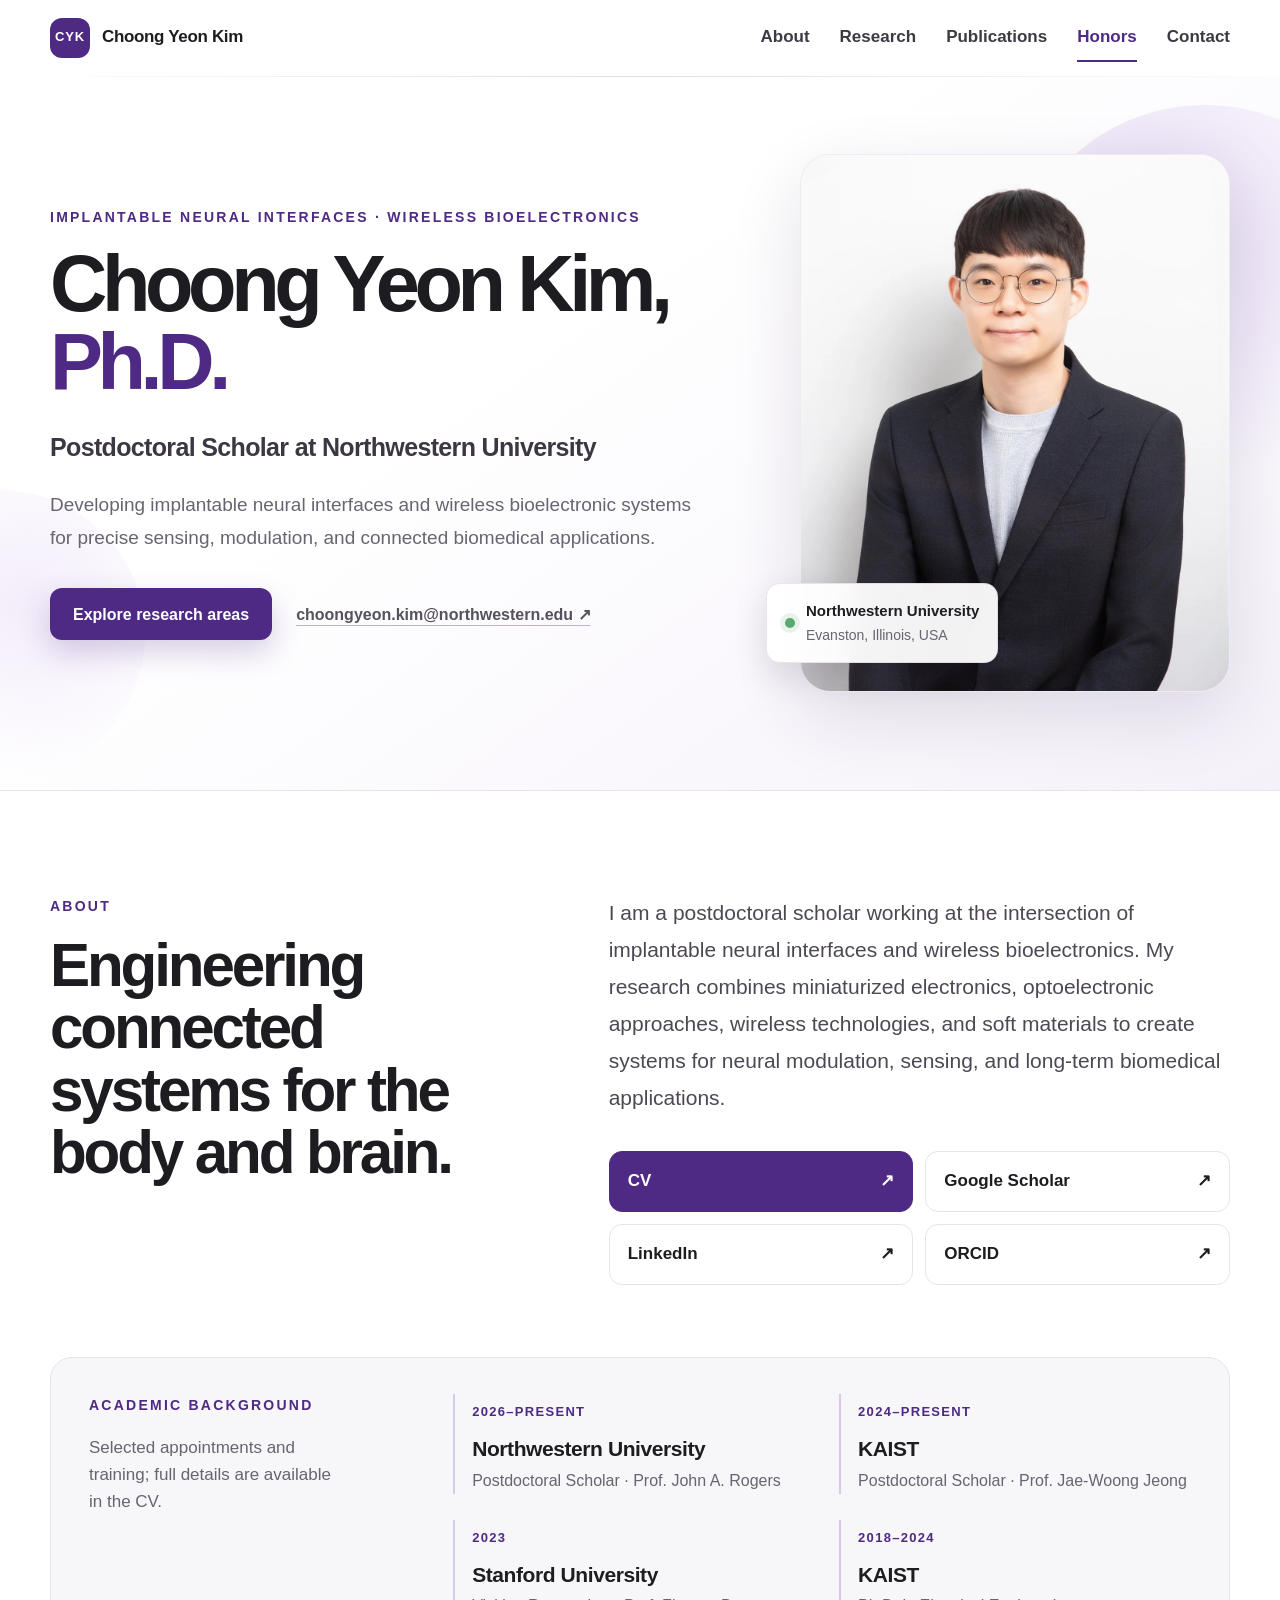
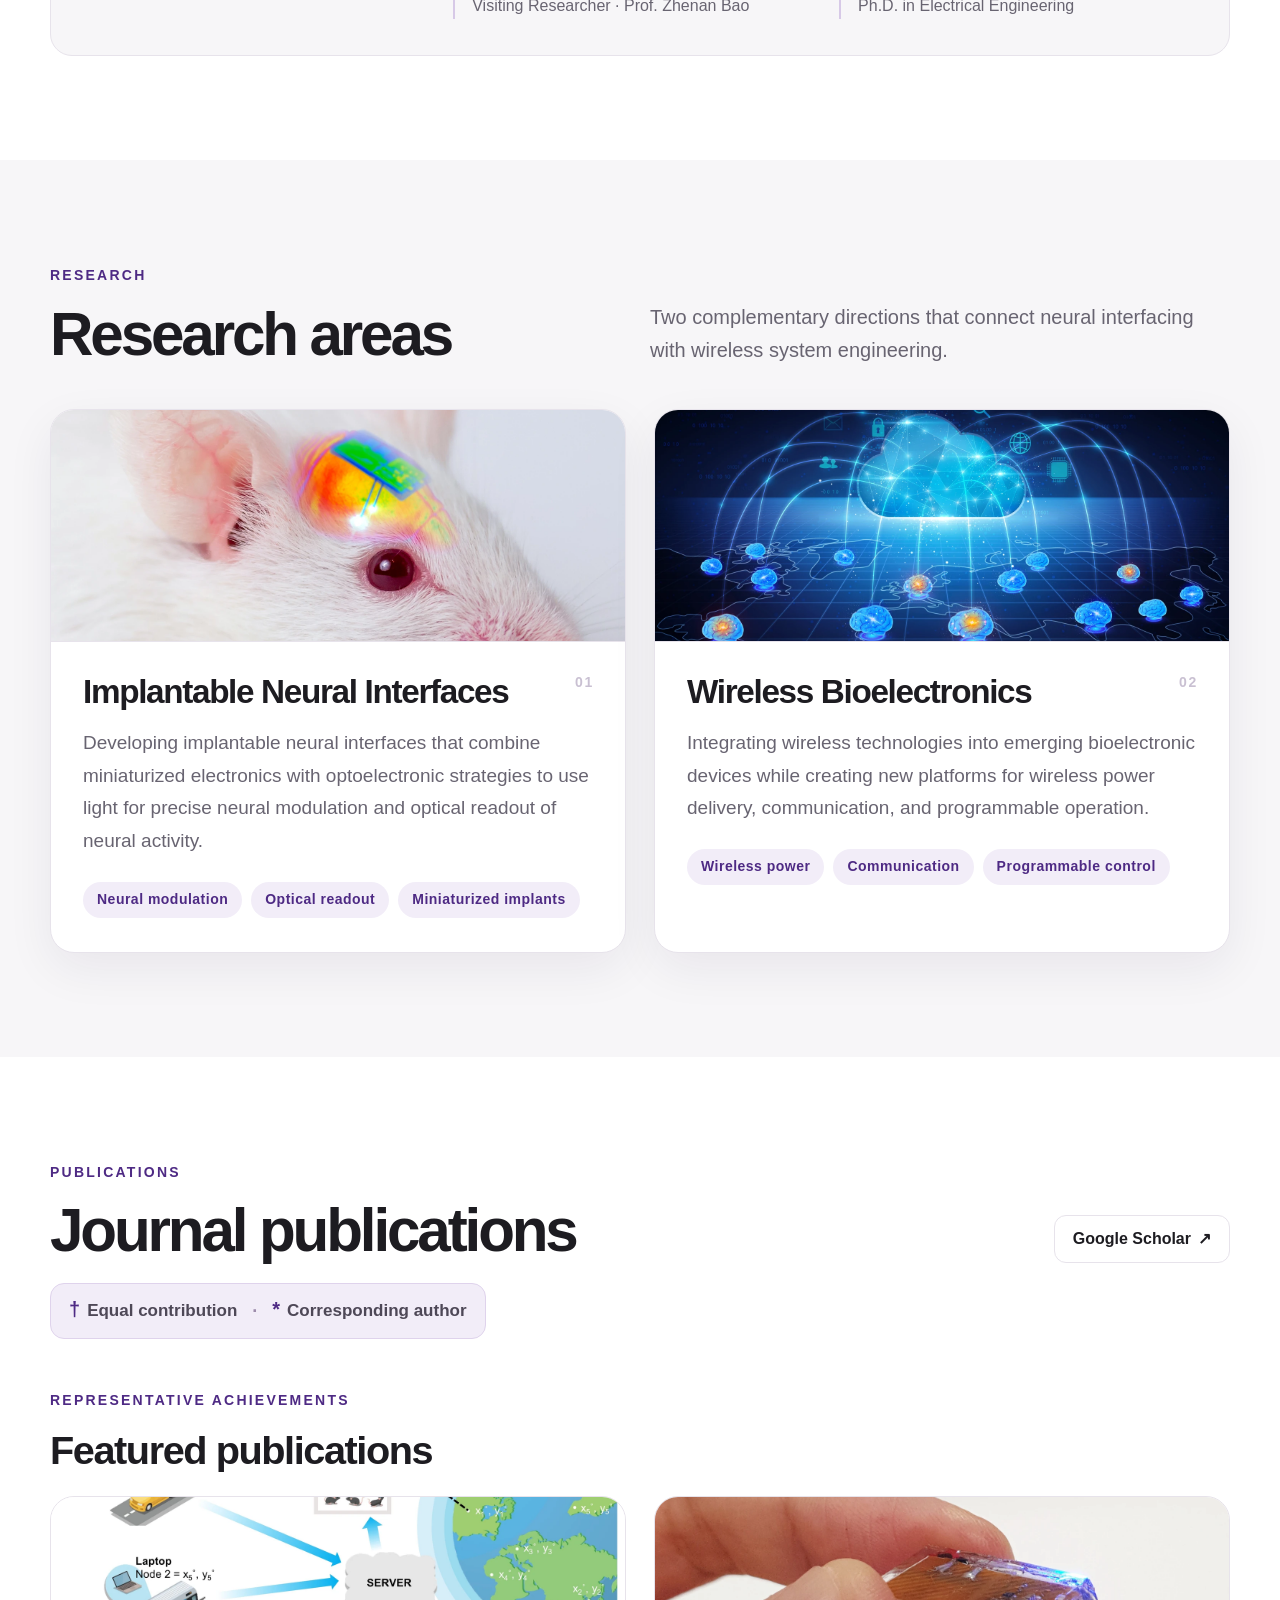
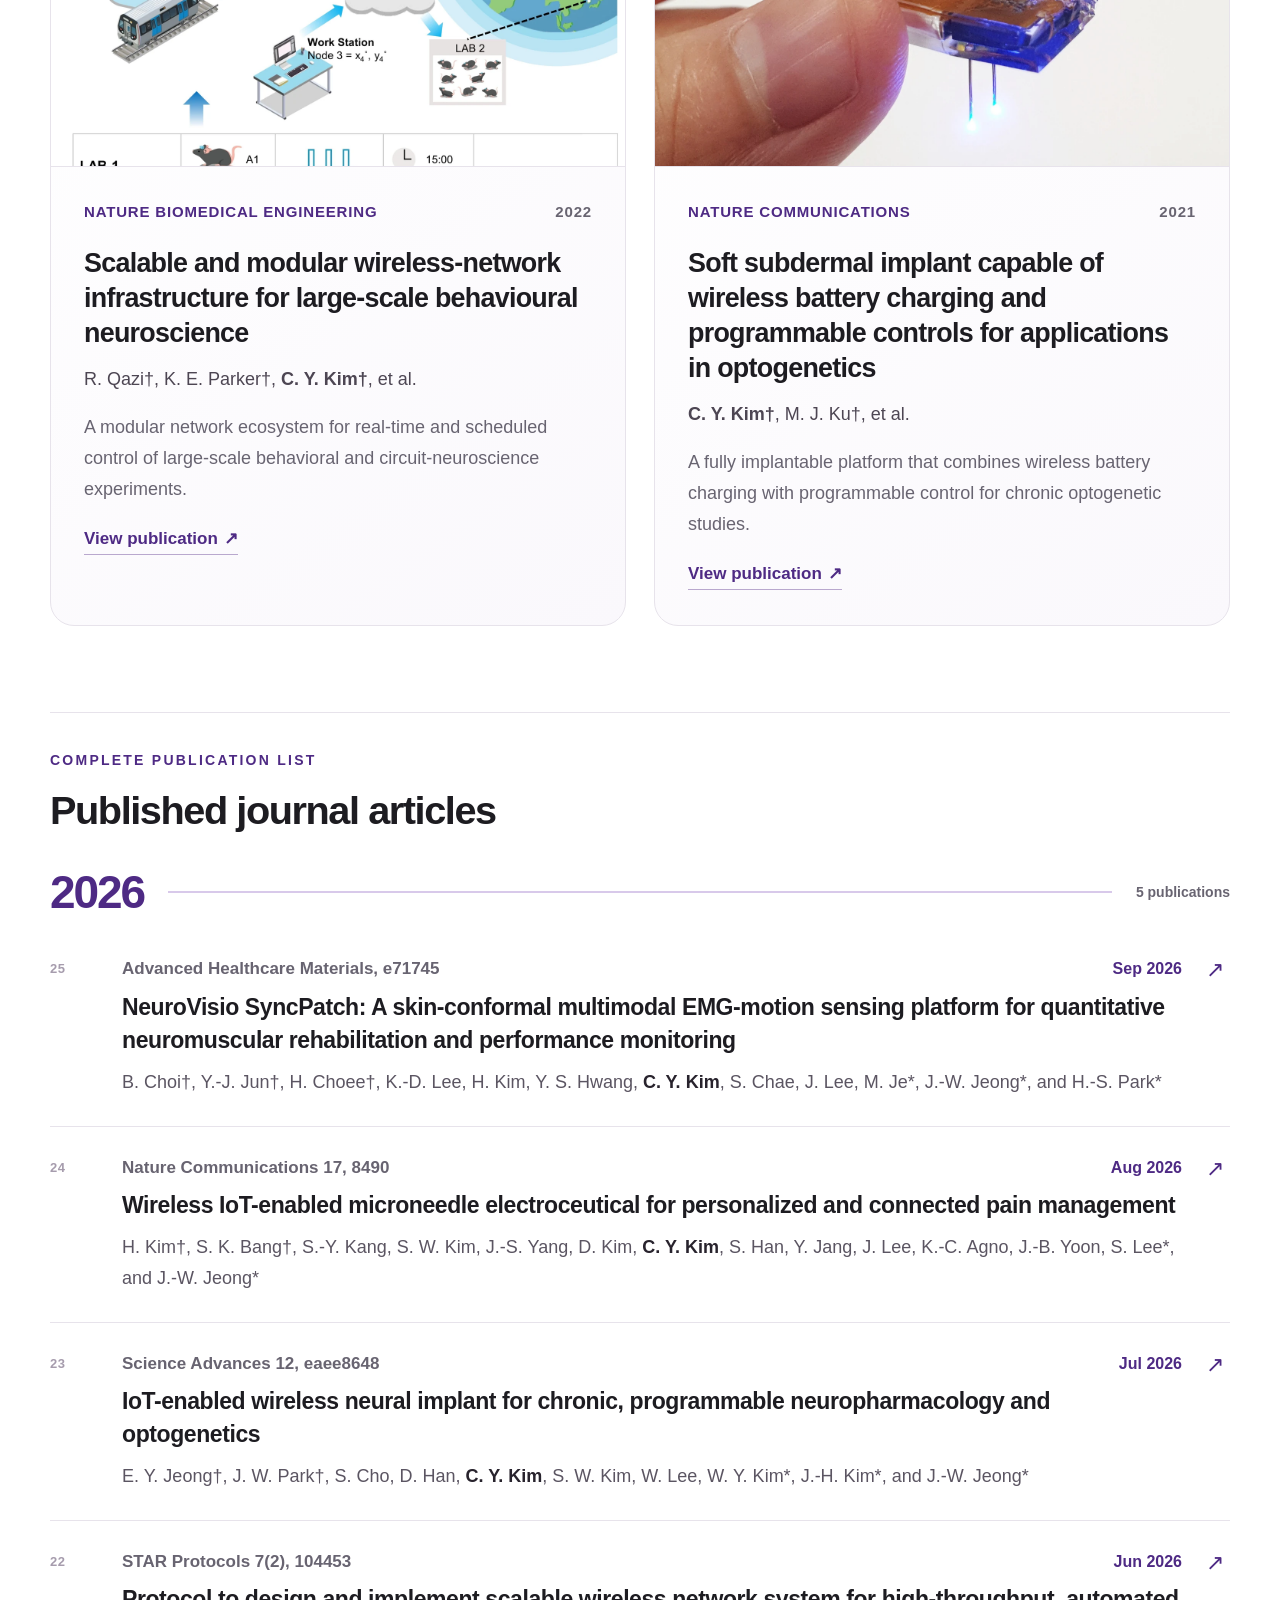
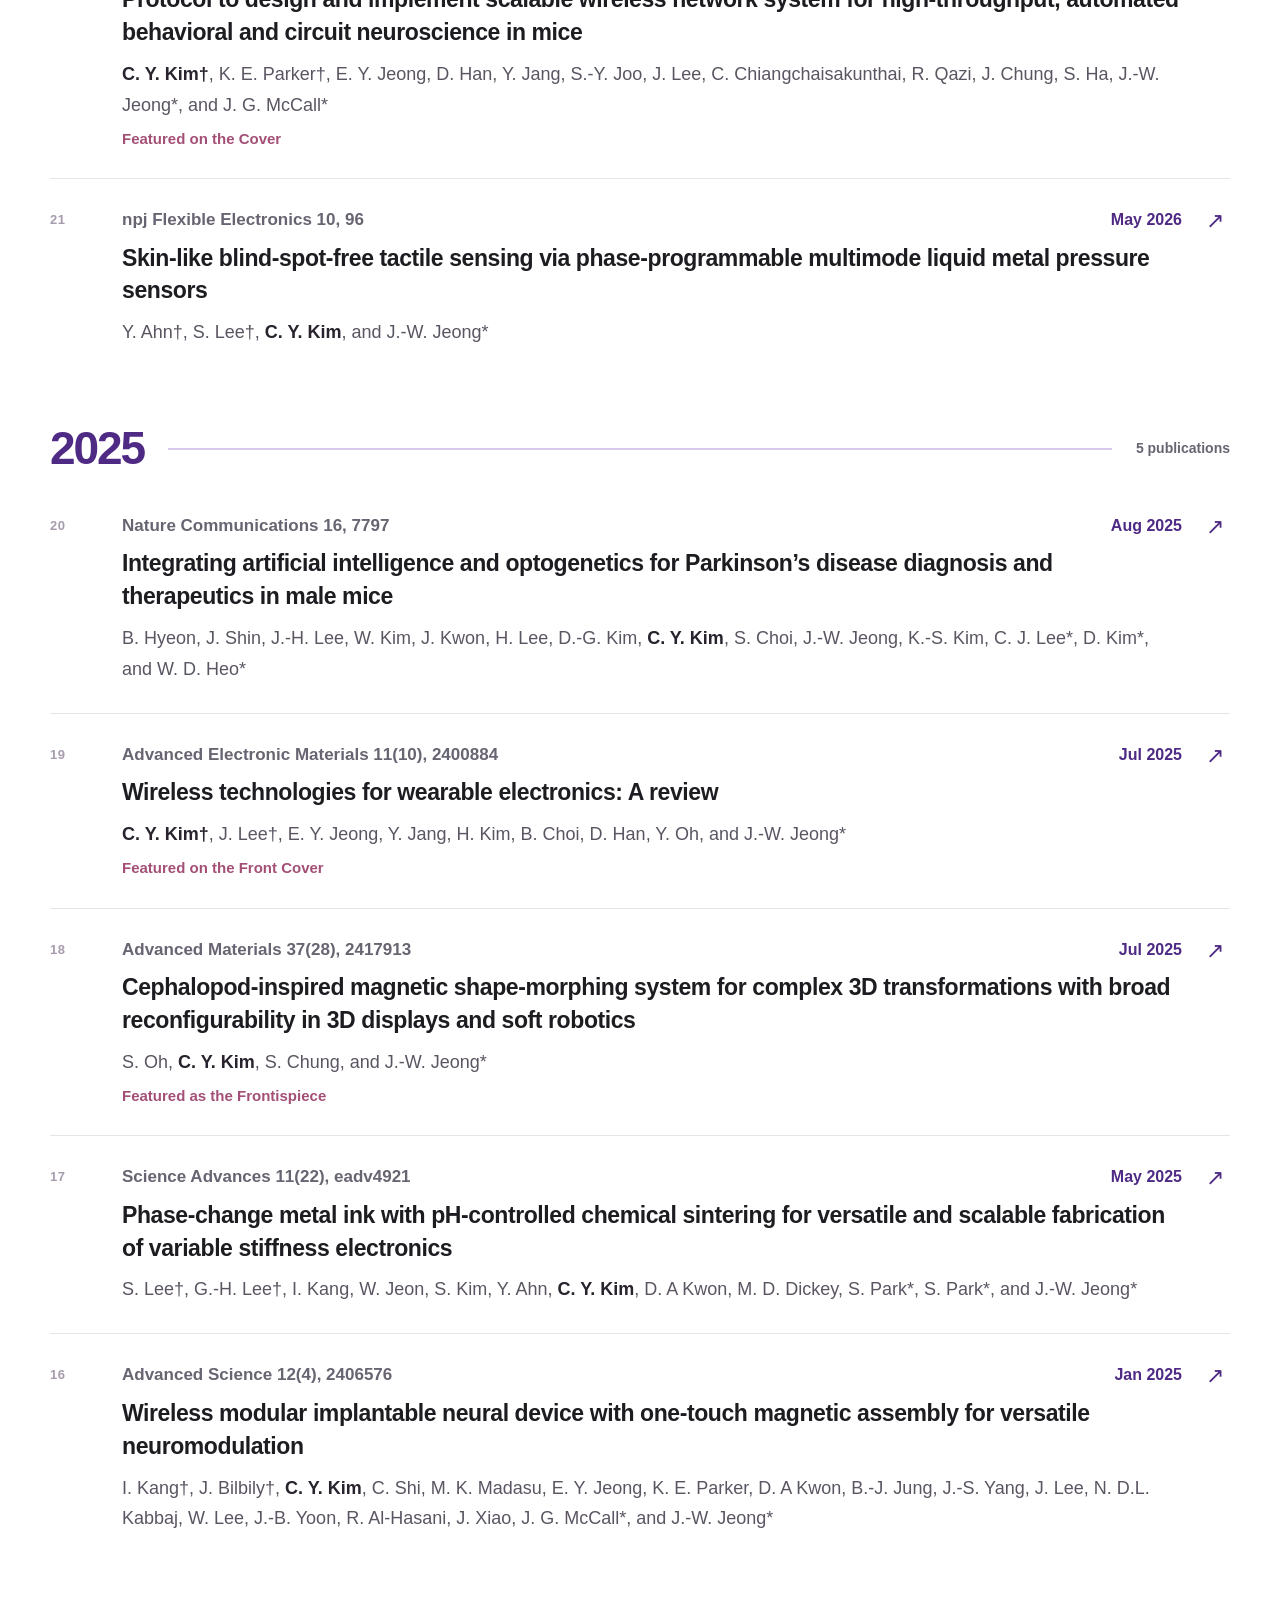
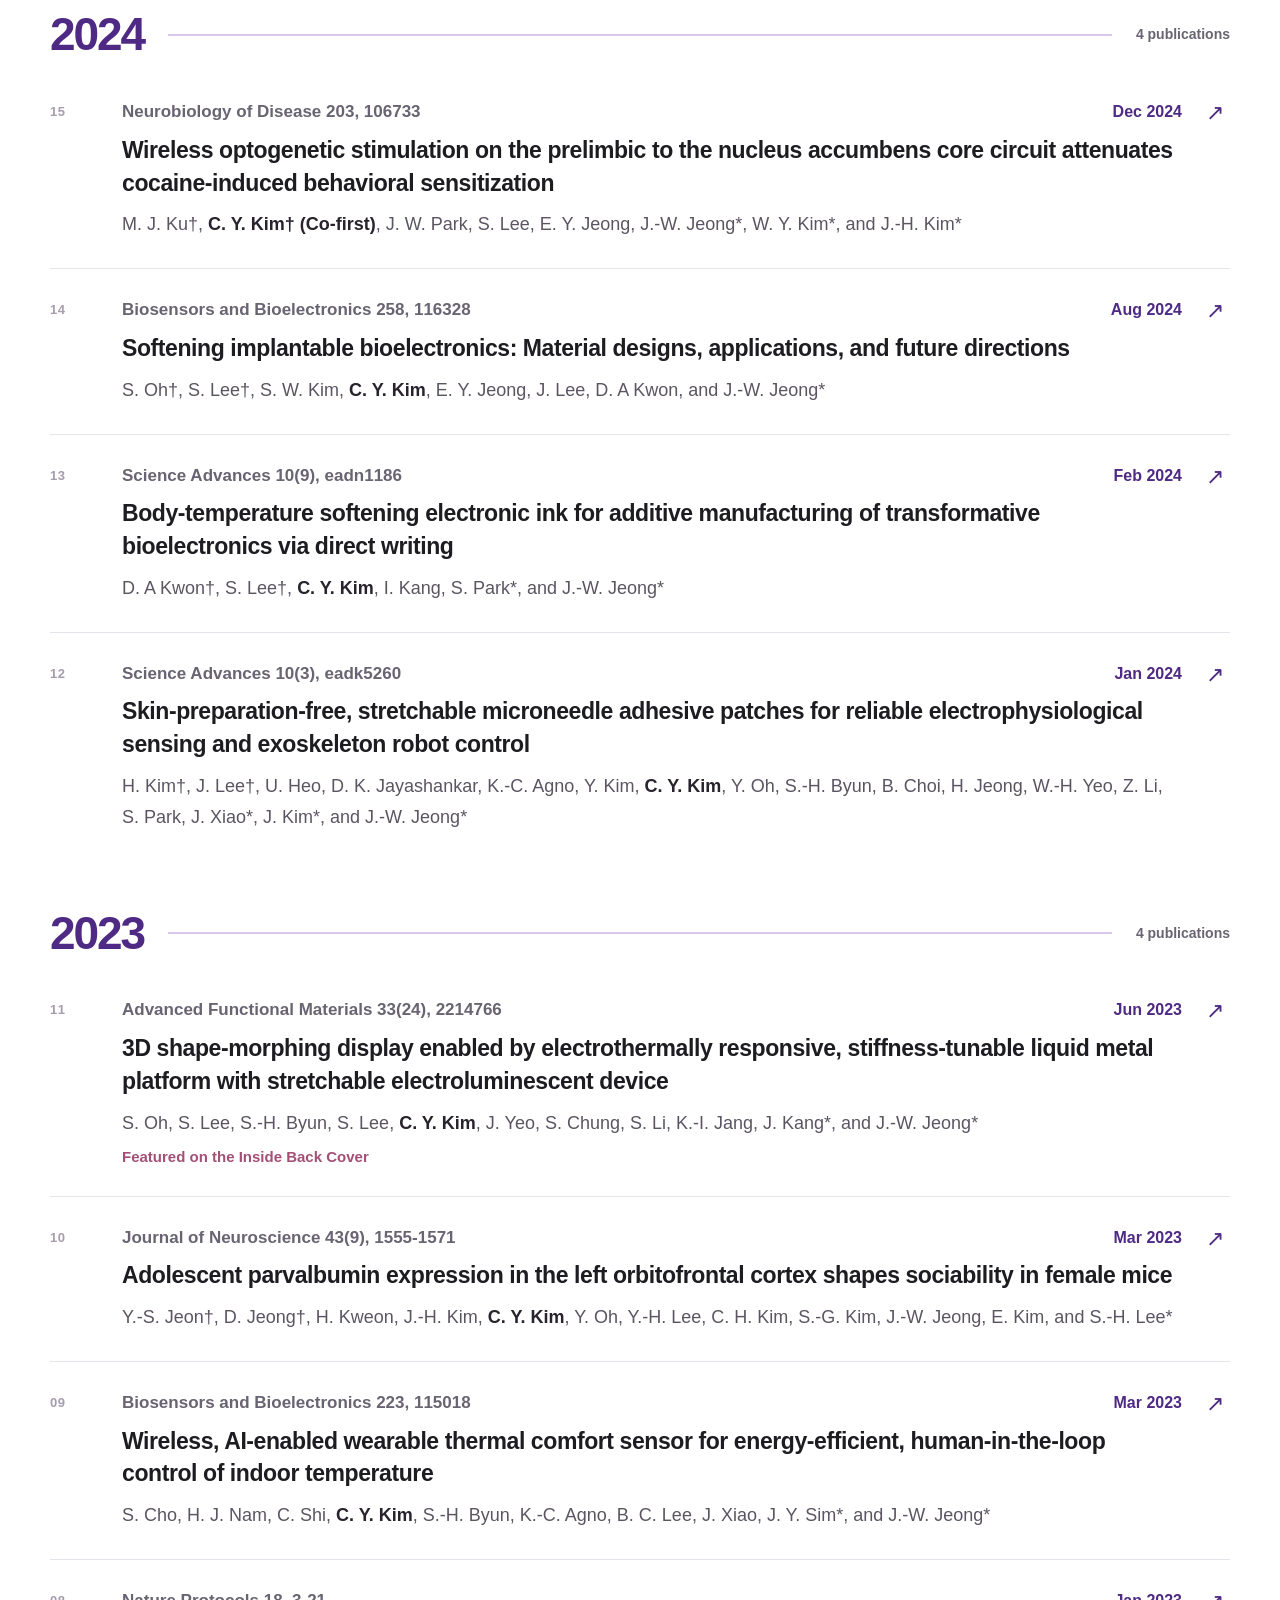
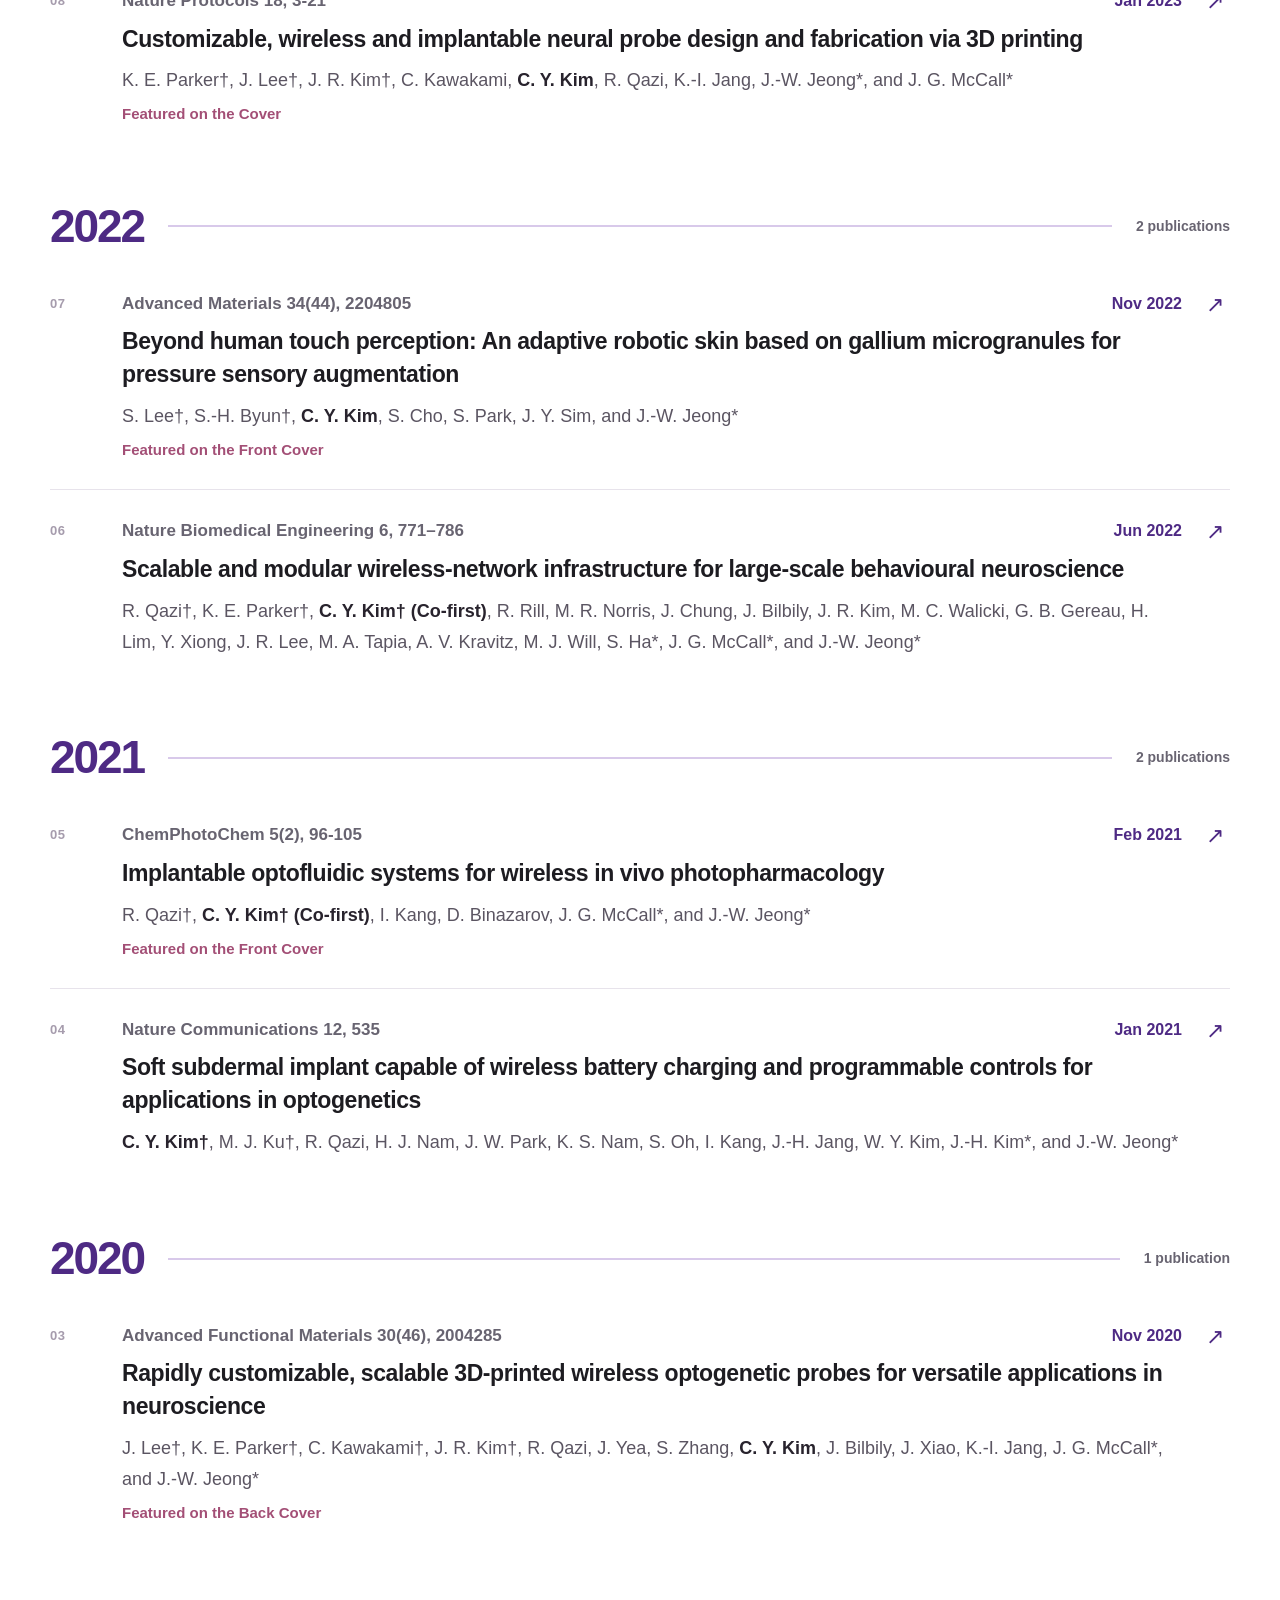
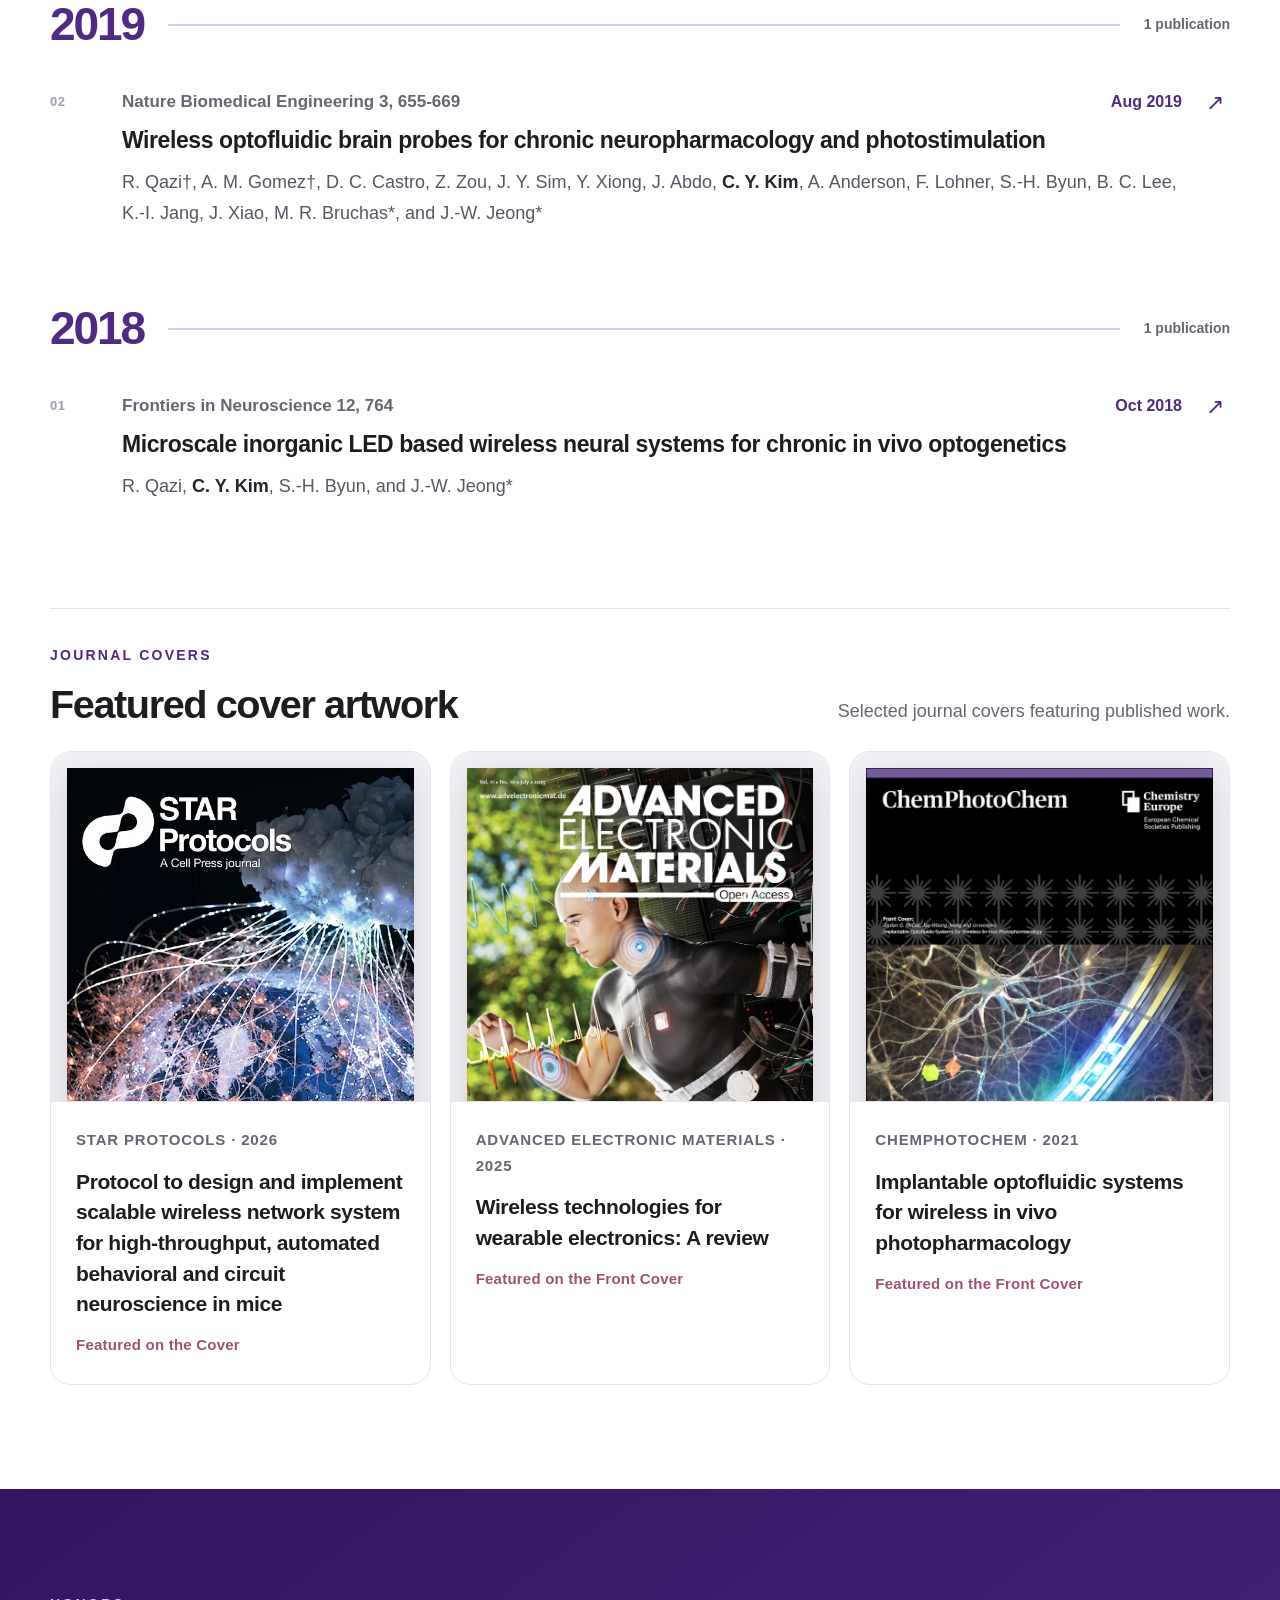
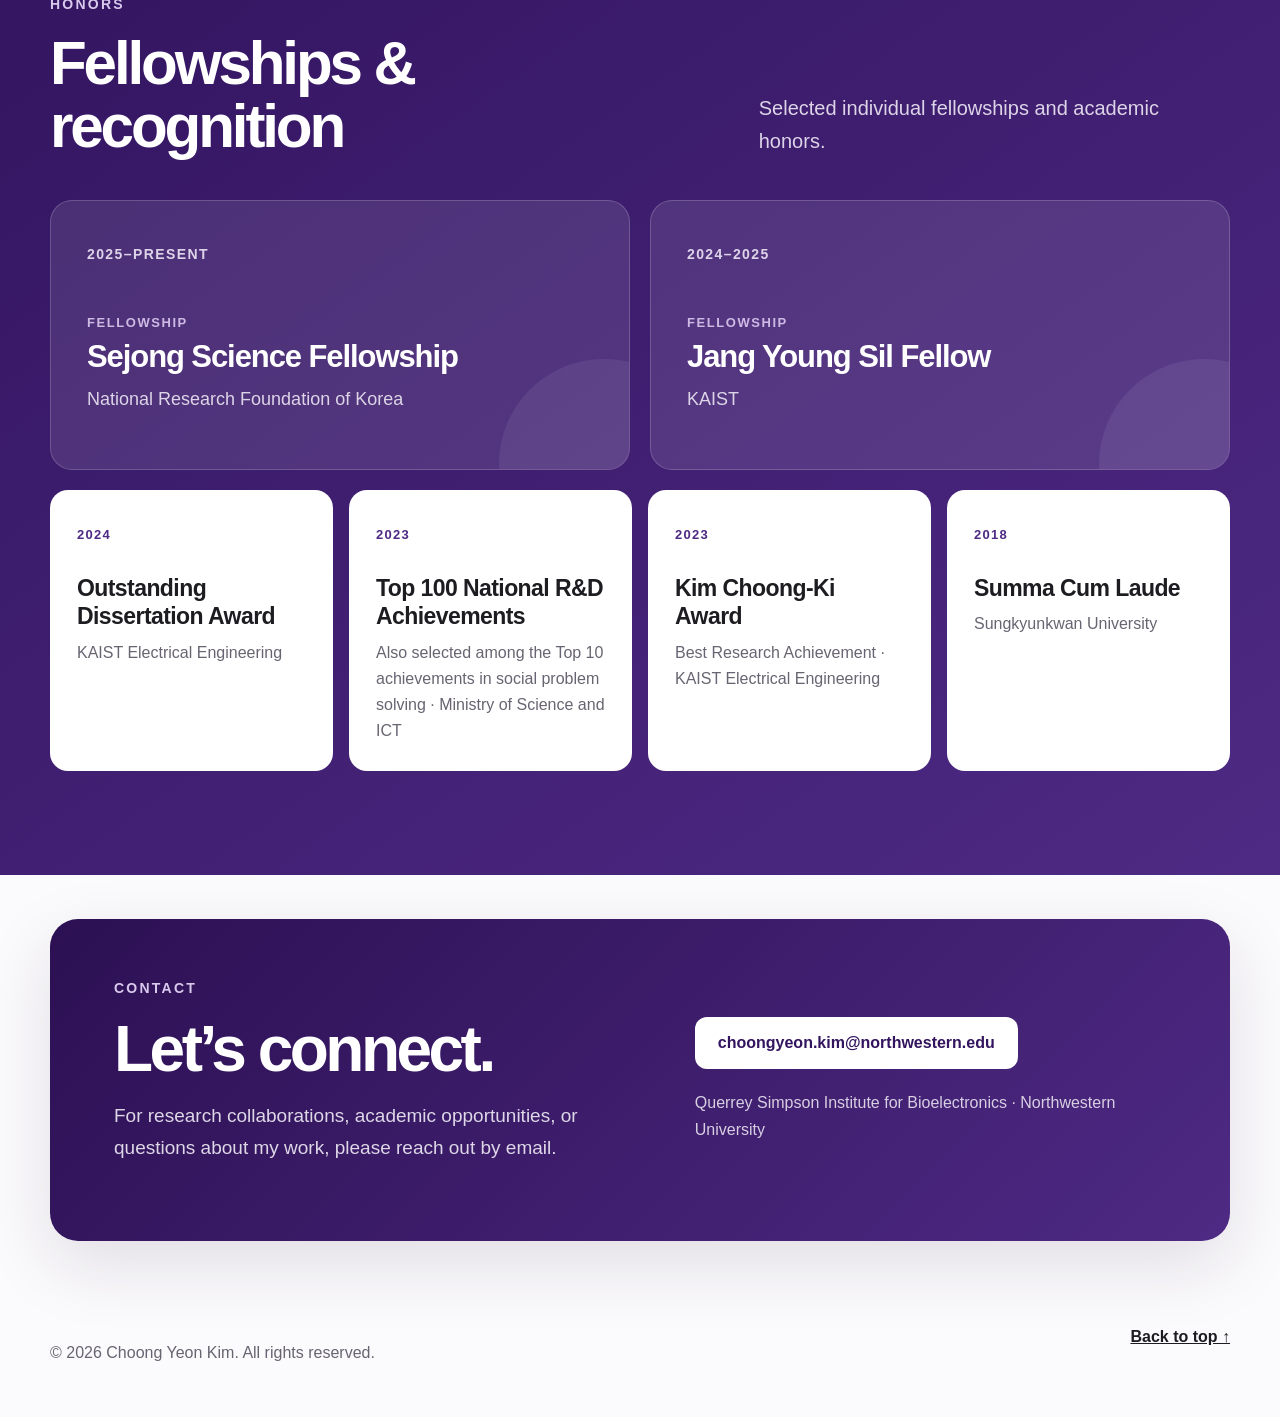
==== index.html @ 52cde65b "Add files via upload" ====
<!DOCTYPE html>

<html lang="en">
<head>
<meta charset="utf-8"/>
<meta content="width=device-width, initial-scale=1" name="viewport"/>
<meta content="Choong Yeon Kim, Ph.D. — Postdoctoral Scholar at Northwestern University working on implantable neural interfaces and wireless bioelectronics." name="description"/>
<meta content="#4e2a84" name="theme-color"/>
<link href="https://choongdoll.github.io/" rel="canonical"/>
<meta content="Choong Yeon Kim, Ph.D." property="og:title"/>
<meta content="Postdoctoral Scholar at Northwestern University · Implantable Neural Interfaces · Wireless Bioelectronics" property="og:description"/>
<meta content="website" property="og:type"/>
<meta content="Choong Yeon Kim" property="og:site_name"/>
<meta content="https://choongdoll.github.io/" property="og:url"/>
<meta content="https://choongdoll.github.io/assets/images/og-card-v2.jpg" property="og:image"/>
<meta content="https://choongdoll.github.io/assets/images/og-card-v2.jpg" property="og:image:secure_url"/>
<meta content="image/jpeg" property="og:image:type"/>
<meta content="1200" property="og:image:width"/>
<meta content="630" property="og:image:height"/>
<meta content="Choong Yeon Kim, Ph.D. — Implantable Neural Interfaces and Wireless Bioelectronics" property="og:image:alt"/>
<meta content="summary_large_image" name="twitter:card"/>
<meta content="Choong Yeon Kim, Ph.D." name="twitter:title"/>
<meta content="Postdoctoral Scholar at Northwestern University · Implantable Neural Interfaces · Wireless Bioelectronics" name="twitter:description"/>
<meta content="https://choongdoll.github.io/assets/images/og-card-v2.jpg" name="twitter:image"/>
<title>Choong Yeon Kim, Ph.D.</title>
<link href="assets/favicon.svg" rel="icon" type="image/svg+xml"/>
<link href="assets/styles-v8.css?v=20260804b" rel="stylesheet"/>
<script type="application/ld+json">
  {
    "@context": "https://schema.org",
    "@type": "Person",
    "name": "Choong Yeon Kim",
    "honorificSuffix": "Ph.D.",
    "jobTitle": "Postdoctoral Scholar",
    "affiliation": {"@type": "Organization", "name": "Northwestern University"},
    "url": "https://choongdoll.github.io/",
    "email": "mailto:choongyeon.kim@northwestern.edu",
    "sameAs": [
      "https://scholar.google.co.kr/citations?user=9M-GZ1EAAAAJ&hl=ko&oi=ao",
      "https://orcid.org/0000-0002-0674-7215",
      "https://www.linkedin.com/in/choong-yeon-kim-023044312",
      "https://github.com/choongdoll"
    ]
  }
  </script>
<!-- Styles scoped to the Published journal articles list. -->
<style id="journal-articles-year-styles">
/* Only the Published journal articles list is styled here.
   Keep this block in index.html so no existing asset file needs replacement. */
#journal-articles-by-year {
  border-top: 0;
}
#journal-articles-by-year .journal-year-group + .journal-year-group {
  margin-top: 46px;
}
#journal-articles-by-year .journal-year-heading {
  display: flex;
  align-items: center;
  gap: 24px;
  margin: 0 0 10px;
}
#journal-articles-by-year .journal-year-heading h4 {
  flex: 0 0 auto;
  margin: 0;
  color: var(--purple, #4e2a84);
  font-size: clamp(34px, 3.6vw, 46px);
  font-weight: 850;
  line-height: 1.15;
  letter-spacing: -.045em;
}
#journal-articles-by-year .journal-year-rule {
  flex: 1 1 auto;
  height: 2px;
  min-width: 20px;
  background: #d8c9ea;
}
#journal-articles-by-year .journal-year-count {
  flex: 0 0 auto;
  color: var(--muted, #686471);
  font-size: 14px;
  font-weight: 650;
  line-height: 1.5;
  white-space: nowrap;
}
#journal-articles-by-year .publication {
  grid-template-columns: 48px minmax(0, 1fr) 24px;
  column-gap: 24px;
  row-gap: 0;
  padding: 28px 0;
}
#journal-articles-by-year .journal-year-group > .publication:last-child {
  border-bottom: 0;
}
#journal-articles-by-year .pub-year {
  padding-top: 1px;
  line-height: 1.55;
}
#journal-articles-by-year .pub-number {
  color: #a69cad;
  font-size: 13px;
  font-weight: 750;
  line-height: 1.8;
  letter-spacing: .04em;
  font-variant-numeric: tabular-nums;
}
#journal-articles-by-year .pub-main {
  min-width: 0;
}
#journal-articles-by-year .journal-publication-meta {
  display: grid;
  grid-template-columns: minmax(0, 1fr) auto;
  align-items: baseline;
  gap: 6px 20px;
  margin-bottom: 8px;
}
#journal-articles-by-year .pub-journal {
  min-width: 0;
  margin: 0;
  font-size: 17px;
  line-height: 1.55;
}
#journal-articles-by-year .journal-publication-date {
  color: var(--purple, #4e2a84);
  font-size: 16px;
  font-weight: 750;
  line-height: 1.55;
  white-space: nowrap;
  font-variant-numeric: tabular-nums;
}
#journal-articles-by-year .pub-main h5 {
  margin: 0;
  font-size: 23px;
  font-weight: 750;
  line-height: 1.43;
  letter-spacing: -.018em;
}
#journal-articles-by-year .pub-main h5 a {
  text-decoration: none;
}
#journal-articles-by-year .pub-main h5 a:hover {
  color: var(--purple, #4e2a84);
}
#journal-articles-by-year .pub-main h5 a:focus-visible {
  outline: 2px solid var(--purple, #4e2a84);
  outline-offset: 4px;
}
#journal-articles-by-year .pub-authors {
  margin-top: 10px;
}
#journal-articles-by-year .pub-feature-note {
  margin-top: 7px;
}
#journal-articles-by-year .pub-arrow {
  display: block;
  padding-top: 1px;
  font-size: 22px;
  line-height: 1.15;
}
@media (max-width: 760px) {
  #journal-articles-by-year .journal-year-group + .journal-year-group {
    margin-top: 34px;
  }
  #journal-articles-by-year .journal-year-heading {
    gap: 16px;
    margin-bottom: 4px;
  }
  #journal-articles-by-year .journal-year-heading h4 {
    font-size: 34px;
  }
  #journal-articles-by-year .journal-year-count {
    font-size: 12px;
  }
  #journal-articles-by-year .publication {
    grid-template-columns: 26px minmax(0, 1fr);
    column-gap: 12px;
    padding: 25px 0;
  }
  #journal-articles-by-year .pub-number {
    font-size: 12px;
  }
  #journal-articles-by-year .pub-journal {
    font-size: 15px;
  }
  #journal-articles-by-year .journal-publication-date {
    font-size: 14px;
  }
  #journal-articles-by-year .pub-main h5 {
    font-size: 20px;
  }
  #journal-articles-by-year .pub-arrow {
    display: none;
  }
}
@media (max-width: 480px) {
  #journal-articles-by-year .journal-year-heading {
    gap: 12px;
  }
  #journal-articles-by-year .journal-publication-meta {
    grid-template-columns: minmax(0, 1fr);
    row-gap: 3px;
    margin-bottom: 9px;
  }
  #journal-articles-by-year .journal-publication-date {
    justify-self: start;
  }
}
</style>
</head>
<body id="top">
<a class="skip-link" href="#main">Skip to content</a>
<!-- EDIT: TOP NAVIGATION -->
<header class="site-header">
<div class="container nav-wrap">
<a aria-label="Choong Yeon Kim home" class="brand" href="#top">
<span aria-hidden="true" class="brand-mark">CYK</span>
<span class="brand-name">Choong Yeon Kim</span>
</a>
<button aria-controls="site-nav" aria-expanded="false" aria-label="Open navigation" class="menu-toggle">
<span></span><span></span><span></span>
</button>
<nav aria-label="Primary navigation" class="site-nav" id="site-nav">
<a href="#about">About</a>
<a href="#research">Research</a>
<a href="#publications">Publications</a>
<a href="#honors">Honors</a>
<a href="#contact">Contact</a>
</nav>
</div>
</header>
<main id="main">
<!-- EDIT: HERO / FIRST SCREEN -->
<section aria-labelledby="hero-title" class="hero">
<div aria-hidden="true" class="hero-orb hero-orb-one"></div>
<div aria-hidden="true" class="hero-orb hero-orb-two"></div>
<div class="container hero-grid">
<div class="hero-copy reveal">
<p class="eyebrow">Implantable neural interfaces · Wireless bioelectronics</p>
<h1 id="hero-title">Choong Yeon Kim, <span>Ph.D.</span></h1>
<p class="hero-role">Postdoctoral Scholar at Northwestern University</p>
<p class="hero-lead">Developing implantable neural interfaces and wireless bioelectronic systems for precise sensing, modulation, and connected biomedical applications.</p>
<div class="hero-actions">
<a class="button button-primary" href="#research">Explore research areas</a>
<a class="text-button" href="mailto:choongyeon.kim@northwestern.edu">choongyeon.kim@northwestern.edu <span aria-hidden="true">↗</span></a>
</div>
</div>
<div class="hero-portrait reveal" data-delay="100">
<div class="portrait-frame">
<img alt="Portrait of Choong Yeon Kim" height="1375" src="assets/images/profile.webp" width="1100"/>
</div>
<div class="portrait-note">
<span aria-hidden="true" class="status-dot"></span>
<div>
<strong>Northwestern University</strong>
<span>Evanston, Illinois, USA</span>
</div>
</div>
</div>
</div>
</section>
<!-- EDIT: ABOUT, PROFILE LINKS, AND ACADEMIC BACKGROUND -->
<section class="section about-section" id="about">
<div class="container">
<div class="about-grid">
<div class="section-heading reveal">
<p class="eyebrow">About</p>
<h2>Engineering connected systems for the body and brain.</h2>
</div>
<div class="about-copy reveal" data-delay="70">
<p class="about-lead">I am a postdoctoral scholar working at the intersection of implantable neural interfaces and wireless bioelectronics. My research combines miniaturized electronics, optoelectronic approaches, wireless technologies, and soft materials to create systems for neural modulation, sensing, and long-term biomedical applications.</p>
<div aria-label="Professional documents and profiles" class="profile-actions">
<a class="profile-button primary" href="https://docs.google.com/document/d/17xENbjlQLcgH6uGsi8D_jXmU6snKaIzicUxqVXVvqsM/edit?usp=drive_link" rel="noopener noreferrer" target="_blank">
<span>CV</span><span aria-hidden="true">↗</span>
</a>
<a class="profile-button" href="https://scholar.google.co.kr/citations?user=9M-GZ1EAAAAJ&amp;hl=ko&amp;oi=ao" rel="noopener noreferrer" target="_blank">
<span>Google Scholar</span><span aria-hidden="true">↗</span>
</a>
<a class="profile-button" href="https://www.linkedin.com/in/choong-yeon-kim-023044312" rel="noopener noreferrer" target="_blank">
<span>LinkedIn</span><span aria-hidden="true">↗</span>
</a>
<a class="profile-button" href="https://orcid.org/0000-0002-0674-7215" rel="noopener noreferrer" target="_blank">
<span>ORCID</span><span aria-hidden="true">↗</span>
</a>
</div>
</div>
</div>
<div class="background-panel reveal">
<div class="background-title">
<p class="eyebrow">Academic background</p>
<p>Selected appointments and training; full details are available in the CV.</p>
</div>
<div class="background-items">
<article>
<span>2026–Present</span>
<h3>Northwestern University</h3>
<p>Postdoctoral Scholar · Prof. John A. Rogers</p>
</article>
<article>
<span>2024–Present</span>
<h3>KAIST</h3>
<p>Postdoctoral Scholar · Prof. Jae-Woong Jeong</p>
</article>
<article>
<span>2023</span>
<h3>Stanford University</h3>
<p>Visiting Researcher · Prof. Zhenan Bao</p>
</article>
<article>
<span>2018–2024</span>
<h3>KAIST</h3>
<p>Ph.D. in Electrical Engineering</p>
</article>
</div>
</div>
</div>
</section>
<!-- EDIT: RESEARCH AREAS -->
<section class="section research-section" id="research">
<div class="container">
<div class="section-title-row reveal">
<div>
<p class="eyebrow">Research</p>
<h2>Research areas</h2>
</div>
<p class="section-summary">Two complementary directions that connect neural interfacing with wireless system engineering.</p>
</div>
<div class="research-areas-grid">
<article class="research-area-card reveal">
<div class="research-area-media">
<img alt="Implantable optoelectronic neural interface operating on a freely moving mouse" height="1000" loading="lazy" src="assets/images/research-implantable-neural-interfaces.webp" width="1600"/>
</div>
<div class="research-area-body">
<div aria-hidden="true" class="research-area-index">01</div>
<h3>Implantable Neural Interfaces</h3>
<p>Developing implantable neural interfaces that combine miniaturized electronics with optoelectronic strategies to use light for precise neural modulation and optical readout of neural activity.</p>
<div aria-label="Key themes" class="research-area-tags">
<span>Neural modulation</span>
<span>Optical readout</span>
<span>Miniaturized implants</span>
</div>
</div>
</article>
<article class="research-area-card reveal" data-delay="70">
<div class="research-area-media">
<img alt="Conceptual illustration of interconnected wireless bioelectronic systems" height="1000" loading="lazy" src="assets/images/research-wireless-bioelectronics.webp" width="1600"/>
</div>
<div class="research-area-body">
<div aria-hidden="true" class="research-area-index">02</div>
<h3>Wireless Bioelectronics</h3>
<p>Integrating wireless technologies into emerging bioelectronic devices while creating new platforms for wireless power delivery, communication, and programmable operation.</p>
<div aria-label="Key themes" class="research-area-tags">
<span>Wireless power</span>
<span>Communication</span>
<span>Programmable control</span>
</div>
</div>
</article>
</div>
</div>
</section>
<!-- EDIT: PUBLICATIONS -->
<section class="section publications-section" id="publications">
<div class="container">
<div class="section-title-row reveal">
<div>
<p class="eyebrow">Publications</p>
<h2>Journal publications</h2>
</div>
<a class="button button-secondary compact" href="https://scholar.google.co.kr/citations?user=9M-GZ1EAAAAJ&amp;hl=ko&amp;oi=ao" rel="noopener noreferrer" target="_blank">Google Scholar <span aria-hidden="true">↗</span></a>
</div><div aria-label="Publication author notation" class="publication-symbol-key reveal">
<span><strong>†</strong> Equal contribution</span>
<span aria-hidden="true" class="symbol-divider">·</span>
<span><strong>*</strong> Corresponding author</span>
</div>
<div class="publication-subheading featured-publications-heading reveal">
<div>
<p class="eyebrow">Representative achievements</p>
<h3>Featured publications</h3>
</div>
</div>
<div class="featured-publications-grid"><article class="featured-publication-card reveal">
<a aria-label="Open Nature Biomedical Engineering publication" class="featured-publication-media" href="https://www.nature.com/articles/s41551-021-00814-w" rel="noopener noreferrer" target="_blank">
<img alt="Diagram of a scalable wireless network for multi-site behavioral neuroscience" height="1000" loading="lazy" src="assets/images/featured-nature-biomedical-engineering-2022.webp" width="1500"/>
</a>
<div class="featured-publication-body">
<div class="featured-publication-meta"><span>Nature Biomedical Engineering</span><span>2022</span></div>
<h4><a href="https://www.nature.com/articles/s41551-021-00814-w" rel="noopener noreferrer" target="_blank">Scalable and modular wireless-network infrastructure for large-scale behavioural neuroscience</a></h4>
<p class="featured-publication-authors">R. Qazi†, K. E. Parker†, <strong>C. Y. Kim†</strong>, et al.</p>
<p class="featured-publication-summary">A modular network ecosystem for real-time and scheduled control of large-scale behavioral and circuit-neuroscience experiments.</p>
<a class="text-link" href="https://www.nature.com/articles/s41551-021-00814-w" rel="noopener noreferrer" target="_blank">View publication <span aria-hidden="true">↗</span></a>
</div>
</article><article class="featured-publication-card reveal" data-delay="70">
<a aria-label="Open Nature Communications publication" class="featured-publication-media" href="https://www.nature.com/articles/s41467-020-20803-y" rel="noopener noreferrer" target="_blank">
<img alt="Soft wirelessly rechargeable implant with illuminated microscale LEDs" height="1000" loading="lazy" src="assets/images/featured-nature-communications-2021.webp" width="1500"/>
</a>
<div class="featured-publication-body">
<div class="featured-publication-meta"><span>Nature Communications</span><span>2021</span></div>
<h4><a href="https://www.nature.com/articles/s41467-020-20803-y" rel="noopener noreferrer" target="_blank">Soft subdermal implant capable of wireless battery charging and programmable controls for applications in optogenetics</a></h4>
<p class="featured-publication-authors"><strong>C. Y. Kim†</strong>, M. J. Ku†, et al.</p>
<p class="featured-publication-summary">A fully implantable platform that combines wireless battery charging with programmable control for chronic optogenetic studies.</p>
<a class="text-link" href="https://www.nature.com/articles/s41467-020-20803-y" rel="noopener noreferrer" target="_blank">View publication <span aria-hidden="true">↗</span></a>
</div>
</article></div>


<div class="complete-publications-heading reveal" id="published-journal-articles">
<div>
<p class="eyebrow">Complete publication list</p>
<h3>Published journal articles</h3>
</div>
</div><!-- EDIT: JOURNAL ARTICLES BY YEAR. Dates follow the supplied CV; newest first. -->
<div aria-label="Published journal articles, grouped by year, newest first" class="publication-list unified-publication-list" id="journal-articles-by-year">
<div class="journal-year-group" role="group" aria-labelledby="journal-year-2026">
<div class="journal-year-heading reveal">
<h4 id="journal-year-2026">2026</h4>
<span aria-hidden="true" class="journal-year-rule"></span>
<span class="journal-year-count">5 publications</span>
</div>
<article class="publication reveal">
<div class="pub-year"><span class="pub-number">25</span></div>
<div class="pub-main">
<div class="journal-publication-meta">
<p class="pub-journal">Advanced Healthcare Materials, e71745</p>
<time class="journal-publication-date" datetime="2026-09">Sep 2026</time>
</div>
<h5><a href="https://advanced.onlinelibrary.wiley.com/doi/10.1002/adhm.71745" rel="noopener noreferrer" target="_blank">NeuroVisio SyncPatch: A skin-conformal multimodal EMG-motion sensing platform for quantitative neuromuscular rehabilitation and performance monitoring</a></h5>
<p class="pub-authors">B. Choi†, Y.-J. Jun†, H. Choee†, K.-D. Lee, H. Kim, Y. S. Hwang, <strong>C. Y. Kim</strong>, S. Chae, J. Lee, M. Je*, J.-W. Jeong*, and H.-S. Park*</p>
</div>
<span aria-hidden="true" class="pub-arrow">↗</span>
</article>
<article class="publication reveal">
<div class="pub-year"><span class="pub-number">24</span></div>
<div class="pub-main">
<div class="journal-publication-meta">
<p class="pub-journal">Nature Communications 17, 8490</p>
<time class="journal-publication-date" datetime="2026-08">Aug 2026</time>
</div>
<h5><a href="https://www.nature.com/articles/s41467-026-76527-y" rel="noopener noreferrer" target="_blank">Wireless IoT-enabled microneedle electroceutical for personalized and connected pain management</a></h5>
<p class="pub-authors">H. Kim†, S. K. Bang†, S.-Y. Kang, S. W. Kim, J.-S. Yang, D. Kim, <strong>C. Y. Kim</strong>, S. Han, Y. Jang, J. Lee, K.-C. Agno, J.-B. Yoon, S. Lee*, and J.-W. Jeong*</p>
</div>
<span aria-hidden="true" class="pub-arrow">↗</span>
</article>
<article class="publication reveal">
<div class="pub-year"><span class="pub-number">23</span></div>
<div class="pub-main">
<div class="journal-publication-meta">
<p class="pub-journal">Science Advances 12, eaee8648</p>
<time class="journal-publication-date" datetime="2026-07">Jul 2026</time>
</div>
<h5><a href="https://www.science.org/doi/10.1126/sciadv.aee8648" rel="noopener noreferrer" target="_blank">IoT-enabled wireless neural implant for chronic, programmable neuropharmacology and optogenetics</a></h5>
<p class="pub-authors">E. Y. Jeong†, J. W. Park†, S. Cho, D. Han, <strong>C. Y. Kim</strong>, S. W. Kim, W. Lee, W. Y. Kim*, J.-H. Kim*, and J.-W. Jeong*</p>
</div>
<span aria-hidden="true" class="pub-arrow">↗</span>
</article>
<article class="publication reveal">
<div class="pub-year"><span class="pub-number">22</span></div>
<div class="pub-main">
<div class="journal-publication-meta">
<p class="pub-journal">STAR Protocols 7(2), 104453</p>
<time class="journal-publication-date" datetime="2026-06">Jun 2026</time>
</div>
<h5><a href="https://www.cell.com/star-protocols/fulltext/S2666-1667(26)00106-1" rel="noopener noreferrer" target="_blank">Protocol to design and implement scalable wireless network system for high-throughput, automated behavioral and circuit neuroscience in mice</a></h5>
<p class="pub-authors"><strong>C. Y. Kim†</strong>, K. E. Parker†, E. Y. Jeong, D. Han, Y. Jang, S.-Y. Joo, J. Lee, C. Chiangchaisakunthai, R. Qazi, J. Chung, S. Ha, J.-W. Jeong*, and J. G. McCall*</p>
<p class="pub-feature-note">Featured on the Cover</p>
</div>
<span aria-hidden="true" class="pub-arrow">↗</span>
</article>
<article class="publication reveal">
<div class="pub-year"><span class="pub-number">21</span></div>
<div class="pub-main">
<div class="journal-publication-meta">
<p class="pub-journal">npj Flexible Electronics 10, 96</p>
<time class="journal-publication-date" datetime="2026-05">May 2026</time>
</div>
<h5><a href="https://www.nature.com/articles/s41528-026-00592-y" rel="noopener noreferrer" target="_blank">Skin-like blind-spot-free tactile sensing via phase-programmable multimode liquid metal pressure sensors</a></h5>
<p class="pub-authors">Y. Ahn†, S. Lee†, <strong>C. Y. Kim</strong>, and J.-W. Jeong*</p>
</div>
<span aria-hidden="true" class="pub-arrow">↗</span>
</article>
</div>
<div class="journal-year-group" role="group" aria-labelledby="journal-year-2025">
<div class="journal-year-heading reveal">
<h4 id="journal-year-2025">2025</h4>
<span aria-hidden="true" class="journal-year-rule"></span>
<span class="journal-year-count">5 publications</span>
</div>
<article class="publication reveal">
<div class="pub-year"><span class="pub-number">20</span></div>
<div class="pub-main">
<div class="journal-publication-meta">
<p class="pub-journal">Nature Communications 16, 7797</p>
<time class="journal-publication-date" datetime="2025-08">Aug 2025</time>
</div>
<h5><a href="https://www.nature.com/articles/s41467-025-63025-w" rel="noopener noreferrer" target="_blank">Integrating artificial intelligence and optogenetics for Parkinson’s disease diagnosis and therapeutics in male mice</a></h5>
<p class="pub-authors">B. Hyeon, J. Shin, J.-H. Lee, W. Kim, J. Kwon, H. Lee, D.-G. Kim, <strong>C. Y. Kim</strong>, S. Choi, J.-W. Jeong, K.-S. Kim, C. J. Lee*, D. Kim*, and W. D. Heo*</p>
</div>
<span aria-hidden="true" class="pub-arrow">↗</span>
</article>
<article class="publication reveal">
<div class="pub-year"><span class="pub-number">19</span></div>
<div class="pub-main">
<div class="journal-publication-meta">
<p class="pub-journal">Advanced Electronic Materials 11(10), 2400884</p>
<time class="journal-publication-date" datetime="2025-07">Jul 2025</time>
</div>
<h5><a href="https://advanced.onlinelibrary.wiley.com/doi/full/10.1002/aelm.202400884" rel="noopener noreferrer" target="_blank">Wireless technologies for wearable electronics: A review</a></h5>
<p class="pub-authors"><strong>C. Y. Kim†</strong>, J. Lee†, E. Y. Jeong, Y. Jang, H. Kim, B. Choi, D. Han, Y. Oh, and J.-W. Jeong*</p>
<p class="pub-feature-note">Featured on the Front Cover</p>
</div>
<span aria-hidden="true" class="pub-arrow">↗</span>
</article>
<article class="publication reveal">
<div class="pub-year"><span class="pub-number">18</span></div>
<div class="pub-main">
<div class="journal-publication-meta">
<p class="pub-journal">Advanced Materials 37(28), 2417913</p>
<time class="journal-publication-date" datetime="2025-07">Jul 2025</time>
</div>
<h5><a href="https://advanced.onlinelibrary.wiley.com/doi/full/10.1002/adma.202417913" rel="noopener noreferrer" target="_blank">Cephalopod-inspired magnetic shape-morphing system for complex 3D transformations with broad reconfigurability in 3D displays and soft robotics</a></h5>
<p class="pub-authors">S. Oh, <strong>C. Y. Kim</strong>, S. Chung, and J.-W. Jeong*</p>
<p class="pub-feature-note">Featured as the Frontispiece</p>
</div>
<span aria-hidden="true" class="pub-arrow">↗</span>
</article>
<article class="publication reveal">
<div class="pub-year"><span class="pub-number">17</span></div>
<div class="pub-main">
<div class="journal-publication-meta">
<p class="pub-journal">Science Advances 11(22), eadv4921</p>
<time class="journal-publication-date" datetime="2025-05">May 2025</time>
</div>
<h5><a href="https://www.science.org/doi/10.1126/sciadv.adv4921" rel="noopener noreferrer" target="_blank">Phase-change metal ink with pH-controlled chemical sintering for versatile and scalable fabrication of variable stiffness electronics</a></h5>
<p class="pub-authors">S. Lee†, G.-H. Lee†, I. Kang, W. Jeon, S. Kim, Y. Ahn, <strong>C. Y. Kim</strong>, D. A Kwon, M. D. Dickey, S. Park*, S. Park*, and J.-W. Jeong*</p>
</div>
<span aria-hidden="true" class="pub-arrow">↗</span>
</article>
<article class="publication reveal">
<div class="pub-year"><span class="pub-number">16</span></div>
<div class="pub-main">
<div class="journal-publication-meta">
<p class="pub-journal">Advanced Science 12(4), 2406576</p>
<time class="journal-publication-date" datetime="2025-01">Jan 2025</time>
</div>
<h5><a href="https://onlinelibrary.wiley.com/doi/10.1002/advs.202406576" rel="noopener noreferrer" target="_blank">Wireless modular implantable neural device with one-touch magnetic assembly for versatile neuromodulation</a></h5>
<p class="pub-authors">I. Kang†, J. Bilbily†, <strong>C. Y. Kim</strong>, C. Shi, M. K. Madasu, E. Y. Jeong, K. E. Parker, D. A Kwon, B.-J. Jung, J.-S. Yang, J. Lee, N. D.L. Kabbaj, W. Lee, J.-B. Yoon, R. Al-Hasani, J. Xiao, J. G. McCall*, and J.-W. Jeong*</p>
</div>
<span aria-hidden="true" class="pub-arrow">↗</span>
</article>
</div>
<div class="journal-year-group" role="group" aria-labelledby="journal-year-2024">
<div class="journal-year-heading reveal">
<h4 id="journal-year-2024">2024</h4>
<span aria-hidden="true" class="journal-year-rule"></span>
<span class="journal-year-count">4 publications</span>
</div>
<article class="publication reveal">
<div class="pub-year"><span class="pub-number">15</span></div>
<div class="pub-main">
<div class="journal-publication-meta">
<p class="pub-journal">Neurobiology of Disease 203, 106733</p>
<time class="journal-publication-date" datetime="2024-12">Dec 2024</time>
</div>
<h5><a href="https://www.sciencedirect.com/science/article/pii/S0969996124003358" rel="noopener noreferrer" target="_blank">Wireless optogenetic stimulation on the prelimbic to the nucleus accumbens core circuit attenuates cocaine-induced behavioral sensitization</a></h5>
<p class="pub-authors">M. J. Ku†, <strong>C. Y. Kim† (Co-first)</strong>, J. W. Park, S. Lee, E. Y. Jeong, J.-W. Jeong*, W. Y. Kim*, and J.-H. Kim*</p>
</div>
<span aria-hidden="true" class="pub-arrow">↗</span>
</article>
<article class="publication reveal">
<div class="pub-year"><span class="pub-number">14</span></div>
<div class="pub-main">
<div class="journal-publication-meta">
<p class="pub-journal">Biosensors and Bioelectronics 258, 116328</p>
<time class="journal-publication-date" datetime="2024-08">Aug 2024</time>
</div>
<h5><a href="https://www.sciencedirect.com/science/article/pii/S0956566324003336" rel="noopener noreferrer" target="_blank">Softening implantable bioelectronics: Material designs, applications, and future directions</a></h5>
<p class="pub-authors">S. Oh†, S. Lee†, S. W. Kim, <strong>C. Y. Kim</strong>, E. Y. Jeong, J. Lee, D. A Kwon, and J.-W. Jeong*</p>
</div>
<span aria-hidden="true" class="pub-arrow">↗</span>
</article>
<article class="publication reveal">
<div class="pub-year"><span class="pub-number">13</span></div>
<div class="pub-main">
<div class="journal-publication-meta">
<p class="pub-journal">Science Advances 10(9), eadn1186</p>
<time class="journal-publication-date" datetime="2024-02">Feb 2024</time>
</div>
<h5><a href="https://www.science.org/doi/10.1126/sciadv.adn1186" rel="noopener noreferrer" target="_blank">Body-temperature softening electronic ink for additive manufacturing of transformative bioelectronics via direct writing</a></h5>
<p class="pub-authors">D. A Kwon†, S. Lee†, <strong>C. Y. Kim</strong>, I. Kang, S. Park*, and J.-W. Jeong*</p>
</div>
<span aria-hidden="true" class="pub-arrow">↗</span>
</article>
<article class="publication reveal">
<div class="pub-year"><span class="pub-number">12</span></div>
<div class="pub-main">
<div class="journal-publication-meta">
<p class="pub-journal">Science Advances 10(3), eadk5260</p>
<time class="journal-publication-date" datetime="2024-01">Jan 2024</time>
</div>
<h5><a href="https://www.science.org/doi/10.1126/sciadv.adk5260" rel="noopener noreferrer" target="_blank">Skin-preparation-free, stretchable microneedle adhesive patches for reliable electrophysiological sensing and exoskeleton robot control</a></h5>
<p class="pub-authors">H. Kim†, J. Lee†, U. Heo, D. K. Jayashankar, K.-C. Agno, Y. Kim, <strong>C. Y. Kim</strong>, Y. Oh, S.-H. Byun, B. Choi, H. Jeong, W.-H. Yeo, Z. Li, S. Park, J. Xiao*, J. Kim*, and J.-W. Jeong*</p>
</div>
<span aria-hidden="true" class="pub-arrow">↗</span>
</article>
</div>
<div class="journal-year-group" role="group" aria-labelledby="journal-year-2023">
<div class="journal-year-heading reveal">
<h4 id="journal-year-2023">2023</h4>
<span aria-hidden="true" class="journal-year-rule"></span>
<span class="journal-year-count">4 publications</span>
</div>
<article class="publication reveal">
<div class="pub-year"><span class="pub-number">11</span></div>
<div class="pub-main">
<div class="journal-publication-meta">
<p class="pub-journal">Advanced Functional Materials 33(24), 2214766</p>
<time class="journal-publication-date" datetime="2023-06">Jun 2023</time>
</div>
<h5><a href="https://onlinelibrary.wiley.com/doi/full/10.1002/adfm.202214766" rel="noopener noreferrer" target="_blank">3D shape-morphing display enabled by electrothermally responsive, stiffness-tunable liquid metal platform with stretchable electroluminescent device</a></h5>
<p class="pub-authors">S. Oh, S. Lee, S.-H. Byun, S. Lee, <strong>C. Y. Kim</strong>, J. Yeo, S. Chung, S. Li, K.-I. Jang, J. Kang*, and J.-W. Jeong*</p>
<p class="pub-feature-note">Featured on the Inside Back Cover</p>
</div>
<span aria-hidden="true" class="pub-arrow">↗</span>
</article>
<article class="publication reveal">
<div class="pub-year"><span class="pub-number">10</span></div>
<div class="pub-main">
<div class="journal-publication-meta">
<p class="pub-journal">Journal of Neuroscience 43(9), 1555-1571</p>
<time class="journal-publication-date" datetime="2023-03">Mar 2023</time>
</div>
<h5><a href="https://www.jneurosci.org/content/43/9/1555" rel="noopener noreferrer" target="_blank">Adolescent parvalbumin expression in the left orbitofrontal cortex shapes sociability in female mice</a></h5>
<p class="pub-authors">Y.-S. Jeon†, D. Jeong†, H. Kweon, J.-H. Kim, <strong>C. Y. Kim</strong>, Y. Oh, Y.-H. Lee, C. H. Kim, S.-G. Kim, J.-W. Jeong, E. Kim, and S.-H. Lee*</p>
</div>
<span aria-hidden="true" class="pub-arrow">↗</span>
</article>
<article class="publication reveal">
<div class="pub-year"><span class="pub-number">09</span></div>
<div class="pub-main">
<div class="journal-publication-meta">
<p class="pub-journal">Biosensors and Bioelectronics 223, 115018</p>
<time class="journal-publication-date" datetime="2023-03">Mar 2023</time>
</div>
<h5><a href="https://www.sciencedirect.com/science/article/pii/S0956566322010582" rel="noopener noreferrer" target="_blank">Wireless, AI-enabled wearable thermal comfort sensor for energy-efficient, human-in-the-loop control of indoor temperature</a></h5>
<p class="pub-authors">S. Cho, H. J. Nam, C. Shi, <strong>C. Y. Kim</strong>, S.-H. Byun, K.-C. Agno, B. C. Lee, J. Xiao, J. Y. Sim*, and J.-W. Jeong*</p>
</div>
<span aria-hidden="true" class="pub-arrow">↗</span>
</article>
<article class="publication reveal">
<div class="pub-year"><span class="pub-number">08</span></div>
<div class="pub-main">
<div class="journal-publication-meta">
<p class="pub-journal">Nature Protocols 18, 3-21</p>
<time class="journal-publication-date" datetime="2023-01">Jan 2023</time>
</div>
<h5><a href="https://www.nature.com/articles/s41596-022-00758-8" rel="noopener noreferrer" target="_blank">Customizable, wireless and implantable neural probe design and fabrication via 3D printing</a></h5>
<p class="pub-authors">K. E. Parker†, J. Lee†, J. R. Kim†, C. Kawakami, <strong>C. Y. Kim</strong>, R. Qazi, K.-I. Jang, J.-W. Jeong*, and J. G. McCall*</p>
<p class="pub-feature-note">Featured on the Cover</p>
</div>
<span aria-hidden="true" class="pub-arrow">↗</span>
</article>
</div>
<div class="journal-year-group" role="group" aria-labelledby="journal-year-2022">
<div class="journal-year-heading reveal">
<h4 id="journal-year-2022">2022</h4>
<span aria-hidden="true" class="journal-year-rule"></span>
<span class="journal-year-count">2 publications</span>
</div>
<article class="publication reveal">
<div class="pub-year"><span class="pub-number">07</span></div>
<div class="pub-main">
<div class="journal-publication-meta">
<p class="pub-journal">Advanced Materials 34(44), 2204805</p>
<time class="journal-publication-date" datetime="2022-11">Nov 2022</time>
</div>
<h5><a href="https://onlinelibrary.wiley.com/doi/full/10.1002/adma.202204805" rel="noopener noreferrer" target="_blank">Beyond human touch perception: An adaptive robotic skin based on gallium microgranules for pressure sensory augmentation</a></h5>
<p class="pub-authors">S. Lee†, S.-H. Byun†, <strong>C. Y. Kim</strong>, S. Cho, S. Park, J. Y. Sim, and J.-W. Jeong*</p>
<p class="pub-feature-note">Featured on the Front Cover</p>
</div>
<span aria-hidden="true" class="pub-arrow">↗</span>
</article>
<article class="publication reveal">
<div class="pub-year"><span class="pub-number">06</span></div>
<div class="pub-main">
<div class="journal-publication-meta">
<p class="pub-journal">Nature Biomedical Engineering 6, 771–786</p>
<time class="journal-publication-date" datetime="2022-06">Jun 2022</time>
</div>
<h5><a href="https://www.nature.com/articles/s41551-021-00814-w" rel="noopener noreferrer" target="_blank">Scalable and modular wireless-network infrastructure for large-scale behavioural neuroscience</a></h5>
<p class="pub-authors">R. Qazi†, K. E. Parker†, <strong>C. Y. Kim† (Co-first)</strong>, R. Rill, M. R. Norris, J. Chung, J. Bilbily, J. R. Kim, M. C. Walicki, G. B. Gereau, H. Lim, Y. Xiong, J. R. Lee, M. A. Tapia, A. V. Kravitz, M. J. Will, S. Ha*, J. G. McCall*, and J.-W. Jeong*</p>
</div>
<span aria-hidden="true" class="pub-arrow">↗</span>
</article>
</div>
<div class="journal-year-group" role="group" aria-labelledby="journal-year-2021">
<div class="journal-year-heading reveal">
<h4 id="journal-year-2021">2021</h4>
<span aria-hidden="true" class="journal-year-rule"></span>
<span class="journal-year-count">2 publications</span>
</div>
<article class="publication reveal">
<div class="pub-year"><span class="pub-number">05</span></div>
<div class="pub-main">
<div class="journal-publication-meta">
<p class="pub-journal">ChemPhotoChem 5(2), 96-105</p>
<time class="journal-publication-date" datetime="2021-02">Feb 2021</time>
</div>
<h5><a href="https://chemistry-europe.onlinelibrary.wiley.com/doi/full/10.1002/cptc.202000217" rel="noopener noreferrer" target="_blank">Implantable optofluidic systems for wireless in vivo photopharmacology</a></h5>
<p class="pub-authors">R. Qazi†, <strong>C. Y. Kim† (Co-first)</strong>, I. Kang, D. Binazarov, J. G. McCall*, and J.-W. Jeong*</p>
<p class="pub-feature-note">Featured on the Front Cover</p>
</div>
<span aria-hidden="true" class="pub-arrow">↗</span>
</article>
<article class="publication reveal">
<div class="pub-year"><span class="pub-number">04</span></div>
<div class="pub-main">
<div class="journal-publication-meta">
<p class="pub-journal">Nature Communications 12, 535</p>
<time class="journal-publication-date" datetime="2021-01">Jan 2021</time>
</div>
<h5><a href="https://www.nature.com/articles/s41467-020-20803-y" rel="noopener noreferrer" target="_blank">Soft subdermal implant capable of wireless battery charging and programmable controls for applications in optogenetics</a></h5>
<p class="pub-authors"><strong>C. Y. Kim†</strong>, M. J. Ku†, R. Qazi, H. J. Nam, J. W. Park, K. S. Nam, S. Oh, I. Kang, J.-H. Jang, W. Y. Kim, J.-H. Kim*, and J.-W. Jeong*</p>
</div>
<span aria-hidden="true" class="pub-arrow">↗</span>
</article>
</div>
<div class="journal-year-group" role="group" aria-labelledby="journal-year-2020">
<div class="journal-year-heading reveal">
<h4 id="journal-year-2020">2020</h4>
<span aria-hidden="true" class="journal-year-rule"></span>
<span class="journal-year-count">1 publication</span>
</div>
<article class="publication reveal">
<div class="pub-year"><span class="pub-number">03</span></div>
<div class="pub-main">
<div class="journal-publication-meta">
<p class="pub-journal">Advanced Functional Materials 30(46), 2004285</p>
<time class="journal-publication-date" datetime="2020-11">Nov 2020</time>
</div>
<h5><a href="https://onlinelibrary.wiley.com/doi/full/10.1002/adfm.202004285" rel="noopener noreferrer" target="_blank">Rapidly customizable, scalable 3D-printed wireless optogenetic probes for versatile applications in neuroscience</a></h5>
<p class="pub-authors">J. Lee†, K. E. Parker†, C. Kawakami†, J. R. Kim†, R. Qazi, J. Yea, S. Zhang, <strong>C. Y. Kim</strong>, J. Bilbily, J. Xiao, K.-I. Jang, J. G. McCall*, and J.-W. Jeong*</p>
<p class="pub-feature-note">Featured on the Back Cover</p>
</div>
<span aria-hidden="true" class="pub-arrow">↗</span>
</article>
</div>
<div class="journal-year-group" role="group" aria-labelledby="journal-year-2019">
<div class="journal-year-heading reveal">
<h4 id="journal-year-2019">2019</h4>
<span aria-hidden="true" class="journal-year-rule"></span>
<span class="journal-year-count">1 publication</span>
</div>
<article class="publication reveal">
<div class="pub-year"><span class="pub-number">02</span></div>
<div class="pub-main">
<div class="journal-publication-meta">
<p class="pub-journal">Nature Biomedical Engineering 3, 655-669</p>
<time class="journal-publication-date" datetime="2019-08">Aug 2019</time>
</div>
<h5><a href="https://www.nature.com/articles/s41551-019-0432-1" rel="noopener noreferrer" target="_blank">Wireless optofluidic brain probes for chronic neuropharmacology and photostimulation</a></h5>
<p class="pub-authors">R. Qazi†, A. M. Gomez†, D. C. Castro, Z. Zou, J. Y. Sim, Y. Xiong, J. Abdo, <strong>C. Y. Kim</strong>, A. Anderson, F. Lohner, S.-H. Byun, B. C. Lee, K.-I. Jang, J. Xiao, M. R. Bruchas*, and J.-W. Jeong*</p>
</div>
<span aria-hidden="true" class="pub-arrow">↗</span>
</article>
</div>
<div class="journal-year-group" role="group" aria-labelledby="journal-year-2018">
<div class="journal-year-heading reveal">
<h4 id="journal-year-2018">2018</h4>
<span aria-hidden="true" class="journal-year-rule"></span>
<span class="journal-year-count">1 publication</span>
</div>
<article class="publication reveal">
<div class="pub-year"><span class="pub-number">01</span></div>
<div class="pub-main">
<div class="journal-publication-meta">
<p class="pub-journal">Frontiers in Neuroscience 12, 764</p>
<time class="journal-publication-date" datetime="2018-10">Oct 2018</time>
</div>
<h5><a href="https://www.frontiersin.org/articles/10.3389/fnins.2018.00764/full" rel="noopener noreferrer" target="_blank">Microscale inorganic LED based wireless neural systems for chronic in vivo optogenetics</a></h5>
<p class="pub-authors">R. Qazi, <strong>C. Y. Kim</strong>, S.-H. Byun, and J.-W. Jeong*</p>
</div>
<span aria-hidden="true" class="pub-arrow">↗</span>
</article>
</div>
</div>
<!-- END: JOURNAL ARTICLES BY YEAR -->
<div class="cover-gallery-heading reveal" id="featured-cover-artwork">
<div>
<p class="eyebrow">Journal covers</p>
<h3>Featured cover artwork</h3>
</div>
<p>Selected journal covers featuring published work.</p>
</div><div class="cover-gallery"><article class="cover-card reveal">
<a aria-label="Open STAR Protocols publication" class="cover-media" href="https://www.cell.com/star-protocols/fulltext/S2666-1667(26)00106-1" rel="noopener noreferrer" target="_blank">
<img alt="STAR Protocols cover, June 2026" loading="lazy" src="assets/images/cover-star-protocols-2026.webp"/>
</a>
<div class="cover-card-body">
<p class="cover-journal">STAR Protocols · 2026</p>
<h4><a href="https://www.cell.com/star-protocols/fulltext/S2666-1667(26)00106-1" rel="noopener noreferrer" target="_blank">Protocol to design and implement scalable wireless network system for high-throughput, automated behavioral and circuit neuroscience in mice</a></h4>
<p class="cover-feature-note">Featured on the Cover</p>
</div>
</article><article class="cover-card reveal" data-delay="55">
<a aria-label="Open Advanced Electronic Materials publication" class="cover-media" href="https://advanced.onlinelibrary.wiley.com/doi/full/10.1002/aelm.202400884" rel="noopener noreferrer" target="_blank">
<img alt="Advanced Electronic Materials front cover, July 2025" loading="lazy" src="assets/images/cover-advanced-electronic-materials-2025.webp"/>
</a>
<div class="cover-card-body">
<p class="cover-journal">Advanced Electronic Materials · 2025</p>
<h4><a href="https://advanced.onlinelibrary.wiley.com/doi/full/10.1002/aelm.202400884" rel="noopener noreferrer" target="_blank">Wireless technologies for wearable electronics: A review</a></h4>
<p class="cover-feature-note">Featured on the Front Cover</p>
</div>
</article><article class="cover-card reveal" data-delay="110">
<a aria-label="Open ChemPhotoChem publication" class="cover-media" href="https://chemistry-europe.onlinelibrary.wiley.com/doi/full/10.1002/cptc.202000217" rel="noopener noreferrer" target="_blank">
<img alt="ChemPhotoChem front cover, February 2021" loading="lazy" src="assets/images/cover-chemphotochem-2021.webp"/>
</a>
<div class="cover-card-body">
<p class="cover-journal">ChemPhotoChem · 2021</p>
<h4><a href="https://chemistry-europe.onlinelibrary.wiley.com/doi/full/10.1002/cptc.202000217" rel="noopener noreferrer" target="_blank">Implantable optofluidic systems for wireless in vivo photopharmacology</a></h4>
<p class="cover-feature-note">Featured on the Front Cover</p>
</div>
</article></div>


</div>
</section>
<!-- EDIT: HONORS AND FELLOWSHIPS -->
<section class="section honors-section" id="honors">
<div class="container">
<div class="section-title-row reveal">
<div>
<p class="eyebrow light">Honors</p>
<h2>Fellowships &amp; recognition</h2>
</div>
<p class="section-summary light-copy">Selected individual fellowships and academic honors.</p>
</div>
<div class="honors-featured">
<article class="honor-feature reveal">
<span class="honor-year">2025–Present</span>
<p class="honor-type">Fellowship</p>
<h3>Sejong Science Fellowship</h3>
<p>National Research Foundation of Korea</p>
</article>
<article class="honor-feature reveal" data-delay="70">
<span class="honor-year">2024–2025</span>
<p class="honor-type">Fellowship</p>
<h3>Jang Young Sil Fellow</h3>
<p>KAIST</p>
</article>
</div>
<div class="honor-grid">
<article class="honor-card reveal">
<span>2024</span>
<h3>Outstanding Dissertation Award</h3>
<p>KAIST Electrical Engineering</p>
</article>
<article class="honor-card reveal" data-delay="45">
<span>2023</span>
<h3>Top 100 National R&amp;D Achievements</h3>
<p>Also selected among the Top 10 achievements in social problem solving · Ministry of Science and ICT</p>
</article>
<article class="honor-card reveal" data-delay="90">
<span>2023</span>
<h3>Kim Choong-Ki Award</h3>
<p>Best Research Achievement · KAIST Electrical Engineering</p>
</article>
<article class="honor-card reveal" data-delay="135">
<span>2018</span>
<h3>Summa Cum Laude</h3>
<p>Sungkyunkwan University</p>
</article>
</div>
</div>
</section>
<section class="contact-section" id="contact">
<div class="container contact-card reveal">
<div>
<p class="eyebrow light">Contact</p>
<h2>Let’s connect.</h2>
<p>For research collaborations, academic opportunities, or questions about my work, please reach out by email.</p>
</div>
<div class="contact-actions">
<a class="button button-light" href="mailto:choongyeon.kim@northwestern.edu">choongyeon.kim@northwestern.edu</a>
<p class="contact-note">Querrey Simpson Institute for Bioelectronics · Northwestern University</p>
</div>
</div>
</section>
</main>
<footer class="site-footer">
<div class="container footer-inner">
<p>© <span id="year"></span> Choong Yeon Kim. All rights reserved.</p>
<a class="back-to-top" href="#top">Back to top ↑</a>
</div>
</footer>
<script src="assets/script.js?v=20260814b"></script>
</body>
</html>
---- assets/styles-v8.css ----
:root {
  --purple: #4e2a84;
  --purple-dark: #32145f;
  --purple-soft: #f2edf8;
  --ink: #1d1c21;
  --muted: #686471;
  --surface: #f7f6f8;
  --line: #e7e3eb;
  --white: #ffffff;
  --max: 1180px;
  --radius-lg: 28px;
  --shadow: 0 24px 70px rgba(39, 25, 59, .12);
}

* { box-sizing: border-box; }
html { scroll-behavior: smooth; scroll-padding-top: 88px; }
body {
  margin: 0;
  color: var(--ink);
  background: var(--white);
  font-family: Inter, ui-sans-serif, -apple-system, BlinkMacSystemFont, "Segoe UI", Helvetica, Arial, sans-serif;
  line-height: 1.65;
  -webkit-font-smoothing: antialiased;
}
img { display: block; max-width: 100%; }
a { color: inherit; }
button, a { -webkit-tap-highlight-color: transparent; }
.container { width: min(calc(100% - 40px), var(--max)); margin-inline: auto; }
.skip-link {
  position: fixed; top: 8px; left: 8px; z-index: 9999;
  padding: 10px 14px; color: white; background: var(--purple);
  border-radius: 8px; transform: translateY(-150%);
}
.skip-link:focus { transform: translateY(0); }

.site-header {
  position: fixed; inset: 0 0 auto; z-index: 1000; height: 76px;
  background: rgba(255,255,255,.9); border-bottom: 1px solid transparent;
  backdrop-filter: blur(16px); -webkit-backdrop-filter: blur(16px);
  transition: border-color .2s ease, box-shadow .2s ease;
}
.site-header.scrolled { border-color: var(--line); box-shadow: 0 8px 28px rgba(30,20,45,.055); }
.nav-wrap { height: 100%; display: flex; align-items: center; justify-content: space-between; gap: 24px; }
.brand { display: inline-flex; align-items: center; gap: 12px; text-decoration: none; font-weight: 780; letter-spacing: -.02em; }
.brand-mark {
  width: 40px; height: 40px; display: grid; place-items: center;
  color: white; background: var(--purple); border-radius: 12px;
  font-size: 12px; font-weight: 900; letter-spacing: .06em;
}
.site-nav { display: flex; align-items: center; gap: 30px; }
.site-nav a {
  position: relative; color: #3e3a43; text-decoration: none;
  font-size: 14px; font-weight: 720; transition: color .18s ease;
}
.site-nav a::after {
  content: ""; position: absolute; left: 0; right: 0; bottom: -10px;
  height: 2px; background: var(--purple); transform: scaleX(0);
  transform-origin: center; transition: transform .18s ease;
}
.site-nav a:hover, .site-nav a.active { color: var(--purple); }
.site-nav a:hover::after, .site-nav a.active::after { transform: scaleX(1); }
.menu-toggle { display: none; border: 0; background: transparent; padding: 9px; cursor: pointer; }
.menu-toggle span { display: block; width: 24px; height: 2px; margin: 5px; background: var(--ink); border-radius: 999px; }

.hero {
  position: relative; overflow: hidden; min-height: 790px; padding: 148px 0 92px;
  display: flex; align-items: center;
  background: linear-gradient(145deg, #fff 42%, #f5f1fa 100%);
}
.hero::before { content: ""; position: absolute; left: 0; right: 0; top: 76px; height: 1px; background: linear-gradient(90deg, transparent, rgba(78,42,132,.16), transparent); }
.hero-orb { position: absolute; border-radius: 999px; pointer-events: none; opacity: .66; }
.hero-orb-one { width: 390px; height: 390px; right: -120px; top: 105px; background: radial-gradient(circle at 35% 35%, #d7c5ee, transparent 70%); }
.hero-orb-two { width: 290px; height: 290px; left: -145px; bottom: 10px; background: radial-gradient(circle at 60% 40%, #ede3f8, transparent 70%); }
.hero-grid { position: relative; display: grid; grid-template-columns: 1.17fr .83fr; align-items: center; gap: 78px; }
.eyebrow { margin: 0 0 16px; color: var(--purple); font-size: 12px; font-weight: 860; letter-spacing: .16em; text-transform: uppercase; }
.hero h1 { max-width: 780px; margin: 0; font-size: clamp(52px, 6.2vw, 88px); line-height: .98; letter-spacing: -.068em; }
.hero h1 span { color: var(--purple); }
.hero-role { max-width: 760px; margin: 29px 0 0; color: #3c3741; font-size: clamp(20px, 2.05vw, 25px); line-height: 1.4; font-weight: 680; letter-spacing: -.026em; }
.hero-lead { max-width: 710px; margin: 24px 0 0; color: var(--muted); font-size: 18px; }
.hero-actions { display: flex; flex-wrap: wrap; align-items: center; gap: 18px 24px; margin-top: 34px; }
.button { display: inline-flex; align-items: center; justify-content: center; gap: 7px; min-height: 49px; padding: 0 21px; border-radius: 12px; text-decoration: none; font-size: 14px; font-weight: 780; transition: transform .2s, box-shadow .2s, background .2s, border-color .2s; }
.button:hover { transform: translateY(-2px); }
.button-primary { color: white; background: var(--purple); box-shadow: 0 12px 30px rgba(78,42,132,.23); }
.button-primary:hover { background: var(--purple-dark); }
.button-secondary { color: var(--ink); background: white; border: 1px solid var(--line); }
.button-secondary:hover { border-color: #cec4db; box-shadow: 0 10px 28px rgba(40,25,65,.08); }
.button.compact { min-height: 44px; padding-inline: 16px; }
.text-button { color: #56515d; font-size: 13px; font-weight: 720; text-underline-offset: 5px; text-decoration-color: #bfb2ce; }
.text-button:hover { color: var(--purple); }
.hero-portrait { position: relative; width: min(100%, 430px); justify-self: end; }
.portrait-frame { overflow: hidden; aspect-ratio: 4 / 5; background: white; border: 1px solid rgba(78,42,132,.09); border-radius: 30px; box-shadow: var(--shadow); }
.portrait-frame img { width: 100%; height: 100%; object-fit: cover; object-position: 50% 18%; }
.portrait-note { position: absolute; left: -34px; bottom: 29px; display: flex; align-items: center; gap: 11px; padding: 14px 18px; background: rgba(255,255,255,.95); border: 1px solid rgba(78,42,132,.12); border-radius: 14px; box-shadow: 0 12px 34px rgba(38,24,60,.13); backdrop-filter: blur(12px); }
.portrait-note strong, .portrait-note span { display: block; }
.portrait-note strong { font-size: 13px; }
.portrait-note span { color: var(--muted); font-size: 12px; }
.status-dot { width: 10px; height: 10px; border-radius: 50%; background: #5aaa70; box-shadow: 0 0 0 5px rgba(90,170,112,.14); }

.section { padding: 110px 0; }
.section-heading h2, .section-title-row h2 { margin: 0; font-size: clamp(38px,4.7vw,62px); line-height: 1.04; letter-spacing: -.052em; }
.section-title-row { display: flex; align-items: end; justify-content: space-between; gap: 40px; margin-bottom: 48px; }
.section-summary { max-width: 540px; margin: 0; color: var(--muted); font-size: 17px; }

.about-section { border-top: 1px solid var(--line); }
.about-grid { display: grid; grid-template-columns: .86fr 1.14fr; gap: 90px; align-items: start; }
.about-copy { color: #4d4853; }
.about-lead { margin: 0; font-size: 19px; line-height: 1.78; }
.profile-actions { display: grid; grid-template-columns: repeat(2, minmax(0, 1fr)); gap: 12px; margin-top: 34px; }
.profile-button { display: flex; align-items: center; justify-content: space-between; min-height: 57px; padding: 0 18px; color: var(--ink); background: white; border: 1px solid var(--line); border-radius: 13px; text-decoration: none; font-size: 14px; font-weight: 780; transition: transform .2s, box-shadow .2s, border-color .2s, color .2s, background .2s; }
.profile-button:hover { transform: translateY(-2px); color: var(--purple); border-color: #cbbddc; box-shadow: 0 12px 28px rgba(40,25,65,.08); }
.profile-button.primary { color: white; background: var(--purple); border-color: var(--purple); }
.profile-button.primary:hover { color: white; background: var(--purple-dark); }
.background-panel { display: grid; grid-template-columns: .6fr 1.4fr; gap: 48px; margin-top: 72px; padding: 36px 38px; background: var(--surface); border: 1px solid var(--line); border-radius: 22px; }
.background-title > p:last-child { max-width: 250px; margin: 0; color: var(--muted); font-size: 14px; }
.background-items { display: grid; grid-template-columns: repeat(2, 1fr); gap: 26px 34px; }
.background-items article { padding-left: 17px; border-left: 2px solid #d7c9e7; }
.background-items span { color: var(--purple); font-size: 11px; font-weight: 850; letter-spacing: .1em; text-transform: uppercase; }
.background-items h3 { margin: 5px 0 2px; font-size: 18px; letter-spacing: -.02em; }
.background-items p { margin: 0; color: var(--muted); font-size: 13px; line-height: 1.45; }

.research-section { background: var(--surface); }
.featured-work { display: grid; grid-template-columns: 1.18fr .82fr; overflow: hidden; background: white; border: 1px solid var(--line); border-radius: var(--radius-lg); box-shadow: 0 16px 48px rgba(35,22,54,.075); }
.featured-media { min-height: 450px; display: grid; place-items: center; padding: 28px; background: white; }
.featured-media img { width: 100%; height: 100%; object-fit: contain; }
.featured-copy { display: flex; flex-direction: column; justify-content: center; padding: 52px; background: linear-gradient(145deg, #fff, #faf8fc); }
.work-kicker { margin: 0 0 13px; color: var(--purple); font-size: 11px; font-weight: 850; letter-spacing: .065em; text-transform: uppercase; }
.featured-copy h3, .work-body h3 { margin: 0; line-height: 1.13; letter-spacing: -.036em; }
.featured-copy h3 { font-size: clamp(32px,3.4vw,48px); }
.featured-copy > p:not(.work-kicker) { color: var(--muted); font-size: 17px; }
.text-link { display: inline-flex; align-items: center; gap: 6px; width: fit-content; margin-top: 12px; color: var(--purple); border-bottom: 1px solid #b9a8ce; text-decoration: none; font-weight: 820; }
.text-link:hover { color: var(--purple-dark); }
.work-grid { display: grid; grid-template-columns: repeat(2, 1fr); gap: 24px; margin-top: 24px; }
.work-card { overflow: hidden; background: white; border: 1px solid var(--line); border-radius: 22px; transition: transform .25s, box-shadow .25s; }
.work-card:hover { transform: translateY(-4px); box-shadow: 0 18px 50px rgba(36,23,55,.09); }
.work-image { display: block; height: 332px; overflow: hidden; background: white; border-bottom: 1px solid var(--line); }
.work-image img { width: 100%; height: 100%; object-fit: contain; transition: transform .35s; }
.work-card:hover .work-image img { transform: scale(1.02); }
.work-body { padding: 29px 30px 32px; }
.work-body h3 { font-size: 26px; }
.work-body > p:not(.work-kicker) { color: var(--muted); }

.publications-section { background: white; }
.publication-subheading, .complete-publications-heading { display: flex; align-items: end; justify-content: space-between; gap: 34px; }
.publication-subheading { margin: 4px 0 24px; }
.publication-subheading h3, .complete-publications-heading h3 { margin: 0; font-size: clamp(27px,3.1vw,40px); line-height: 1.08; letter-spacing: -.036em; }
.publication-subheading > p, .complete-publications-heading > p { max-width: 450px; margin: 0; color: var(--muted); font-size: 14px; }
.selected-publications-grid { display: grid; grid-template-columns: repeat(3, 1fr); gap: 18px; }
.selected-publication-card { position: relative; display: flex; flex-direction: column; min-height: 330px; padding: 28px; background: linear-gradient(145deg, #fff, #faf8fc); border: 1px solid var(--line); border-radius: 20px; transition: transform .23s, box-shadow .23s, border-color .23s; }
.selected-publication-card:hover { transform: translateY(-4px); border-color: #d1c3df; box-shadow: 0 18px 46px rgba(36,23,55,.085); }
.selected-pub-meta { display: flex; justify-content: space-between; gap: 15px; color: var(--purple); font-size: 11px; font-weight: 840; letter-spacing: .06em; text-transform: uppercase; }
.selected-pub-meta span:last-child { color: var(--muted); text-align: right; }
.selected-publication-card h3 { margin: 40px 0 12px; font-size: 22px; line-height: 1.28; letter-spacing: -.025em; }
.selected-publication-card h3 a { text-decoration: none; }
.selected-publication-card h3 a:hover { color: var(--purple); }
.selected-publication-card > p { margin: 0 0 24px; color: var(--muted); font-size: 13px; }
.selected-pub-link { display: inline-flex; align-items: center; gap: 6px; width: fit-content; margin-top: auto; color: var(--purple); text-decoration: none; font-size: 13px; font-weight: 820; }
.complete-publications-heading { margin: 92px 0 30px; padding-top: 36px; border-top: 1px solid var(--line); }
.publication-group + .publication-group { margin-top: 62px; }
.publication-group-heading { display: flex; align-items: center; justify-content: space-between; gap: 24px; margin-bottom: 14px; }
.publication-group-heading h3 { margin: 0; font-size: 24px; letter-spacing: -.025em; }
.publication-group-heading span { color: var(--purple); background: var(--purple-soft); padding: 6px 10px; border-radius: 999px; font-size: 11px; font-weight: 840; letter-spacing: .04em; text-transform: uppercase; }
.publication-list { border-top: 1px solid var(--line); }
.publication { display: grid; grid-template-columns: 92px 1fr 32px; gap: 24px; padding: 28px 8px; border-bottom: 1px solid var(--line); transition: background .2s; }
.publication:hover { background: #fbf9fd; }
.pub-year { display: flex; flex-direction: column; gap: 4px; color: var(--purple); font-size: 14px; font-weight: 860; }
.pub-number { color: #aaa4b0; font-size: 10px; letter-spacing: .1em; }
.pub-journal { margin: 0 0 7px; color: var(--muted); font-size: 13px; font-weight: 720; }
.pub-main h3 { margin: 0; font-size: 19px; line-height: 1.39; letter-spacing: -.018em; }
.pub-main h3 a { text-decoration: none; }
.pub-main h3 a:hover { color: var(--purple); }
.pub-authors { margin: 9px 0 0; color: var(--muted); font-size: 13px; line-height: 1.55; }
.pub-authors strong { color: #39333f; }
.pub-badges { display: flex; flex-wrap: wrap; gap: 7px; margin-top: 12px; }
.pub-badge { display: inline-flex; align-items: center; min-height: 24px; padding: 0 9px; color: var(--purple); background: var(--purple-soft); border-radius: 999px; font-size: 10px; font-weight: 820; }
.pub-arrow { color: var(--purple); font-size: 20px; }
.publication-note { margin: 24px 0 0; color: var(--muted); font-size: 13px; }

.honors-section { color: white; background: linear-gradient(145deg, var(--purple-dark), var(--purple)); }
.honors-section .eyebrow.light { color: #d9caed; }
.honors-section .light-copy { color: #ddd4e8; }
.honors-featured { display: grid; grid-template-columns: repeat(2, 1fr); gap: 20px; margin-bottom: 20px; }
.honor-feature { position: relative; overflow: hidden; min-height: 270px; padding: 36px; background: rgba(255,255,255,.1); border: 1px solid rgba(255,255,255,.18); border-radius: 22px; }
.honor-feature::after { content: ""; position: absolute; width: 210px; height: 210px; right: -80px; bottom: -100px; border-radius: 50%; background: rgba(255,255,255,.07); }
.honor-year { color: #ded4ea; font-size: 12px; font-weight: 820; letter-spacing: .1em; text-transform: uppercase; }
.honor-type { margin: 42px 0 5px; color: #cdbbe3; font-size: 11px; font-weight: 850; letter-spacing: .12em; text-transform: uppercase; }
.honor-feature h3 { margin: 0; max-width: 420px; font-size: 31px; line-height: 1.15; letter-spacing: -.035em; }
.honor-feature > p:last-child { margin: 10px 0 0; color: #ddd5e7; }
.honor-grid { display: grid; grid-template-columns: repeat(4, 1fr); gap: 16px; }
.honor-card { min-height: 215px; padding: 27px; color: var(--ink); background: white; border-radius: 18px; }
.honor-card > span { color: var(--purple); font-size: 11px; font-weight: 860; letter-spacing: .1em; text-transform: uppercase; }
.honor-card h3 { margin: 24px 0 9px; font-size: 21px; line-height: 1.25; letter-spacing: -.025em; }
.honor-card p { margin: 0; color: var(--muted); font-size: 13px; line-height: 1.52; }


.contact-section { padding: 44px 0 82px; background: #fbfafc; }
.contact-card { display: grid; grid-template-columns: 1.05fr .95fr; gap: 60px; align-items: center; padding: 58px 64px; color: white; background: linear-gradient(135deg, #2c1053, var(--purple)); border-radius: 28px; box-shadow: var(--shadow); }
.eyebrow.light { color: #d8c9ed; }
.contact-card h2 { margin: 0; font-size: clamp(39px,5vw,64px); line-height: 1; letter-spacing: -.055em; }
.contact-card p:not(.eyebrow) { color: #ded7e7; font-size: 17px; }
.contact-actions { display: flex; flex-direction: column; align-items: flex-start; gap: 20px; }
.button-light { max-width: 100%; color: var(--purple-dark); background: white; overflow-wrap: anywhere; }
.contact-note { max-width: 480px; margin: 0; color: #d8cfe3 !important; font-size: 13px !important; }
.site-footer { padding: 0 0 35px; background: #fbfafc; }
.footer-inner { display: flex; justify-content: space-between; gap: 20px; color: var(--muted); font-size: 13px; }
.footer-inner a { color: var(--ink); font-weight: 720; }

.reveal { opacity: 0; transform: translateY(18px); transition: opacity .65s ease, transform .65s ease; transition-delay: var(--delay, 0ms); }
.reveal.visible { opacity: 1; transform: translateY(0); }
:focus-visible { outline: 3px solid rgba(78,42,132,.35); outline-offset: 3px; border-radius: 4px; }

@media (max-width: 980px) {
  .menu-toggle { display: block; }
  .brand-name { display: none; }
  .site-nav { position: fixed; left: 20px; right: 20px; top: 86px; display: flex; flex-direction: column; align-items: stretch; gap: 0; padding: 12px; background: white; border: 1px solid var(--line); border-radius: 16px; box-shadow: var(--shadow); opacity: 0; transform: translateY(-12px); pointer-events: none; transition: .2s; }
  .site-nav.open { opacity: 1; transform: translateY(0); pointer-events: auto; }
  .site-nav a { padding: 12px; }
  .site-nav a::after { display: none; }
  .hero { min-height: auto; padding-top: 130px; }
  .hero-grid { grid-template-columns: 1fr; gap: 55px; }
  .hero-copy { max-width: 820px; }
  .hero-portrait { justify-self: start; width: min(72vw, 430px); }
  .about-grid { grid-template-columns: 1fr; gap: 46px; }
  .background-panel { grid-template-columns: 1fr; }
  .background-title > p:last-child { max-width: 550px; }
  .featured-work { grid-template-columns: 1fr; }
  .featured-media { min-height: 380px; }
  .honor-grid { grid-template-columns: repeat(2, 1fr); }
  .selected-publications-grid { grid-template-columns: 1fr; }
  .selected-publication-card { min-height: 250px; }
  .contact-card { grid-template-columns: 1fr; }
}

@media (max-width: 700px) {
  .container { width: min(calc(100% - 28px), var(--max)); }
  .site-header { height: 68px; }
  .hero { padding: 112px 0 72px; }
  .hero h1 { font-size: clamp(46px, 14vw, 66px); }
  .hero-role { font-size: 19px; }
  .hero-lead { font-size: 16px; }
  .hero-actions { align-items: flex-start; flex-direction: column; }
  .hero-portrait { width: min(92vw, 390px); }
  .portrait-note { left: 14px; right: 14px; bottom: 15px; }
  .section { padding: 78px 0; }
  .section-title-row { align-items: start; flex-direction: column; margin-bottom: 34px; }
  .publication-subheading, .complete-publications-heading { align-items: start; flex-direction: column; }
  .about-grid { gap: 31px; }
  .about-lead { font-size: 17px; }
  .profile-actions { grid-template-columns: 1fr; }
  .background-panel { margin-top: 50px; padding: 27px 23px; }
  .background-items { grid-template-columns: 1fr; }
  .featured-media { min-height: 270px; padding: 14px; }
  .featured-copy { padding: 31px 25px 35px; }
  .work-grid { grid-template-columns: 1fr; }
  .work-image { height: 265px; }
  .publication { grid-template-columns: 60px 1fr; gap: 15px; padding: 25px 2px; }
  .pub-arrow { display: none; }
  .pub-main h3 { font-size: 17px; }
  .honors-featured, .honor-grid { grid-template-columns: 1fr; }
  .honor-feature { min-height: 230px; padding: 29px; }
  .honor-card { min-height: 168px; }
  .contact-card { padding: 38px 25px; border-radius: 22px; }
  .button-light { width: 100%; padding-inline: 12px; font-size: 12px; }
  .footer-inner { flex-direction: column; }
}

@media (prefers-reduced-motion: reduce) {
  html { scroll-behavior: auto; }
  *, *::before, *::after { animation-duration: .01ms !important; transition-duration: .01ms !important; }
  .reveal { opacity: 1; transform: none; }
}

/* V4: research areas, featured publications, and cover artwork */
:root { --cover-accent: #a34f76; }

.research-areas-grid {
  display: grid;
  grid-template-columns: repeat(2, minmax(0, 1fr));
  gap: 24px;
}
.research-area-card {
  position: relative;
  overflow: hidden;
  background: var(--white);
  border: 1px solid var(--line);
  border-radius: 26px;
  box-shadow: 0 16px 48px rgba(35,22,54,.065);
  transition: transform .25s ease, box-shadow .25s ease, border-color .25s ease;
}
.research-area-card:hover {
  transform: translateY(-5px);
  border-color: #d2c5df;
  box-shadow: 0 22px 60px rgba(35,22,54,.105);
}
.research-area-media {
  aspect-ratio: 8 / 5;
  overflow: hidden;
  background: #f2f0f5;
  border-bottom: 1px solid var(--line);
}
.research-area-media img {
  width: 100%;
  height: 100%;
  object-fit: cover;
  transition: transform .45s ease;
}
.research-area-card:hover .research-area-media img { transform: scale(1.025); }
.research-area-body { position: relative; min-height: 350px; padding: 35px 36px 38px; }
.research-area-index {
  position: absolute;
  top: 31px;
  right: 34px;
  color: #c9c0d2;
  font-size: 12px;
  font-weight: 880;
  letter-spacing: .12em;
}
.research-area-body h3 {
  max-width: calc(100% - 48px);
  margin: 0 0 18px;
  font-size: clamp(28px, 3vw, 39px);
  line-height: 1.08;
  letter-spacing: -.04em;
}
.research-area-body > p {
  margin: 0;
  color: var(--muted);
  font-size: 16px;
  line-height: 1.72;
}
.research-area-tags {
  display: flex;
  flex-wrap: wrap;
  gap: 8px;
  margin-top: 28px;
}
.research-area-tags span {
  display: inline-flex;
  align-items: center;
  min-height: 29px;
  padding: 0 11px;
  color: var(--purple);
  background: var(--purple-soft);
  border-radius: 999px;
  font-size: 10px;
  font-weight: 820;
  letter-spacing: .035em;
}

.featured-publications-heading { margin-top: 2px; }
.featured-publications-grid {
  display: grid;
  grid-template-columns: repeat(2, minmax(0, 1fr));
  gap: 22px;
}
.featured-publication-card {
  overflow: hidden;
  background: linear-gradient(145deg, #fff, #faf8fc);
  border: 1px solid var(--line);
  border-radius: 24px;
  transition: transform .25s ease, box-shadow .25s ease, border-color .25s ease;
}
.featured-publication-card:hover {
  transform: translateY(-4px);
  border-color: #d2c4e0;
  box-shadow: 0 20px 54px rgba(36,23,55,.09);
}
.featured-publication-media {
  display: block;
  aspect-ratio: 3 / 2;
  overflow: hidden;
  background: white;
  border-bottom: 1px solid var(--line);
}
.featured-publication-media img {
  width: 100%;
  height: 100%;
  object-fit: cover;
  transition: transform .45s ease;
}
.featured-publication-card:hover .featured-publication-media img { transform: scale(1.025); }
.featured-publication-body {
  display: flex;
  flex-direction: column;
  min-height: 410px;
  padding: 31px 32px 33px;
}
.featured-publication-meta {
  display: flex;
  align-items: baseline;
  justify-content: space-between;
  gap: 18px;
  color: var(--purple);
  font-size: 11px;
  font-weight: 860;
  letter-spacing: .055em;
  text-transform: uppercase;
}
.featured-publication-meta span:first-child { max-width: 80%; }
.featured-publication-meta span:last-child { color: var(--muted); }
.featured-publication-body h4 {
  margin: 25px 0 12px;
  font-size: clamp(22px, 2.25vw, 29px);
  line-height: 1.27;
  letter-spacing: -.027em;
}
.featured-publication-body h4 a,
.cover-card-body h4 a { text-decoration: none; }
.featured-publication-body h4 a:hover,
.cover-card-body h4 a:hover { color: var(--purple); }
.featured-publication-authors {
  margin: 0;
  color: #504a56;
  font-size: 13px;
}
.featured-publication-summary {
  margin: 17px 0 18px;
  color: var(--muted);
  font-size: 15px;
  line-height: 1.65;
}
.featured-publication-body .text-link { margin-top: auto; }

.cover-gallery-heading {
  display: flex;
  align-items: end;
  justify-content: space-between;
  gap: 34px;
  margin: 88px 0 25px;
  padding-top: 35px;
  border-top: 1px solid var(--line);
}
.cover-gallery-heading h3 {
  margin: 0;
  font-size: clamp(27px, 3.1vw, 40px);
  line-height: 1.08;
  letter-spacing: -.036em;
}
.cover-gallery-heading > p {
  max-width: 420px;
  margin: 0;
  color: var(--muted);
  font-size: 14px;
}
.cover-gallery {
  display: grid;
  grid-template-columns: repeat(3, minmax(0, 1fr));
  gap: 19px;
}
.cover-card {
  overflow: hidden;
  background: var(--white);
  border: 1px solid var(--line);
  border-radius: 21px;
  transition: transform .25s ease, box-shadow .25s ease, border-color .25s ease;
}
.cover-card:hover {
  transform: translateY(-4px);
  border-color: #d2c4df;
  box-shadow: 0 18px 48px rgba(36,23,55,.085);
}
.cover-media {
  display: grid;
  place-items: center;
  height: 445px;
  padding: 18px;
  overflow: hidden;
  background: #f2f0f4;
  border-bottom: 1px solid var(--line);
}
.cover-media img {
  width: 100%;
  height: 100%;
  object-fit: contain;
  filter: drop-shadow(0 12px 18px rgba(25,17,37,.14));
  transition: transform .4s ease;
}
.cover-card:hover .cover-media img { transform: scale(1.018); }
.cover-card-body { padding: 24px 24px 27px; }
.cover-journal {
  margin: 0 0 14px;
  color: var(--muted);
  font-size: 11px;
  font-weight: 840;
  letter-spacing: .055em;
  text-transform: uppercase;
}
.cover-card-body h4 {
  margin: 0;
  font-size: 18px;
  line-height: 1.38;
  letter-spacing: -.018em;
}
.cover-feature-note,
.pub-feature-note {
  color: var(--cover-accent);
  font-weight: 820;
}
.cover-feature-note {
  margin: 14px 0 0;
  font-size: 12px;
  letter-spacing: .015em;
}

/* Cover distinctions in the complete publication list are text, directly below the title. */
.pub-feature-note {
  margin: 8px 0 0;
  font-size: 12px;
  line-height: 1.4;
}
.pub-main .pub-feature-note + .pub-authors { margin-top: 8px; }
.complete-publications-heading { margin-top: 92px; }

/* Technical profile intentionally omitted; details remain in the CV. */

@media (max-width: 980px) {
  .research-area-body { min-height: 380px; }
  .featured-publication-body { min-height: 430px; }
  .cover-media { height: 365px; padding: 14px; }
  .cover-card-body { padding: 21px; }
}

@media (max-width: 760px) {
  .research-areas-grid,
  .featured-publications-grid,
  .cover-gallery { grid-template-columns: 1fr; }
  .research-area-body { min-height: auto; padding: 29px 25px 32px; }
  .research-area-index { top: 26px; right: 25px; }
  .research-area-body h3 { font-size: 29px; }
  .featured-publication-body { min-height: auto; padding: 27px 25px 30px; }
  .cover-gallery-heading { align-items: start; flex-direction: column; margin-top: 68px; }
  .cover-media { height: min(118vw, 540px); padding: 16px; }
  .complete-publications-heading { margin-top: 72px; }
}

/* V6: larger typography and more compact visual cards */
body {
  font-size: 18px;
  line-height: 1.68;
}

.brand { font-size: 16px; }
.site-nav a { font-size: 16px; }
.eyebrow { font-size: 13px; }
.hero-lead { font-size: 19px; line-height: 1.72; }
.button { min-height: 52px; padding-inline: 23px; font-size: 16px; }
.button.compact { min-height: 48px; padding-inline: 18px; }
.text-button { font-size: 15px; }
.portrait-note strong { font-size: 14px; }
.portrait-note span { font-size: 13px; }

.section { padding: 104px 0; }
.section-title-row { margin-bottom: 42px; }
.section-summary {
  max-width: 580px;
  font-size: 19px;
  line-height: 1.62;
}

.about-lead { font-size: 20px; line-height: 1.76; }
.profile-button { min-height: 61px; font-size: 16px; }
.background-title > p:last-child { font-size: 16px; line-height: 1.6; }
.background-items span { font-size: 12px; }
.background-items h3 { font-size: 20px; }
.background-items p { font-size: 15px; line-height: 1.55; }

/* Research: two balanced cards with restrained image height */
.research-areas-grid {
  grid-template-columns: repeat(2, minmax(0, 1fr));
  gap: 28px;
}
.research-area-card { border-radius: 24px; }
.research-area-media {
  height: 232px;
  aspect-ratio: auto;
}
.research-area-media img { object-position: center; }
.research-area-card:first-child .research-area-media img { object-position: 52% 48%; }
.research-area-body {
  min-height: 286px;
  padding: 31px 32px 34px;
}
.research-area-index {
  top: 29px;
  right: 31px;
  font-size: 13px;
}
.research-area-body h3 {
  margin-bottom: 17px;
  font-size: clamp(30px, 2.6vw, 36px);
  line-height: 1.12;
}
.research-area-body > p {
  font-size: 18px;
  line-height: 1.68;
}
.research-area-tags { margin-top: 24px; gap: 9px; }
.research-area-tags span {
  min-height: 34px;
  padding-inline: 13px;
  font-size: 12px;
}

/* Featured publications: reduce image dominance and enlarge text */
.publication-subheading > p,
.complete-publications-heading > p,
.cover-gallery-heading > p {
  font-size: 17px;
  line-height: 1.6;
}
.featured-publications-grid { gap: 28px; }
.featured-publication-media {
  height: 270px;
  aspect-ratio: auto;
}
.featured-publication-body {
  min-height: 382px;
  padding: 32px 33px 35px;
}
.featured-publication-meta { font-size: 13px; }
.featured-publication-body h4 {
  margin: 22px 0 13px;
  font-size: clamp(25px, 2.1vw, 30px);
  line-height: 1.3;
}
.featured-publication-authors { font-size: 15px; line-height: 1.6; }
.featured-publication-summary {
  margin: 18px 0 20px;
  font-size: 17px;
  line-height: 1.66;
}
.text-link { font-size: 16px; }

/* Journal covers */
.cover-gallery-heading { margin-top: 78px; }
.cover-media { height: 350px; padding: 16px; }
.cover-card-body { padding: 25px 25px 28px; }
.cover-journal { font-size: 13px; }
.cover-card-body h4 { font-size: 20px; line-height: 1.42; }
.cover-feature-note { font-size: 14px; line-height: 1.45; }

/* Full publication list */
.complete-publications-heading { margin-top: 82px; }
.publication-group-heading h3 { font-size: 27px; }
.publication-group-heading span { font-size: 12px; padding: 7px 12px; }
.publication { grid-template-columns: 100px 1fr 34px; gap: 26px; padding: 31px 9px; }
.pub-year { font-size: 16px; }
.pub-number { font-size: 12px; }
.pub-journal { font-size: 15px; line-height: 1.5; }
.pub-main h3 { font-size: 21px; line-height: 1.42; }
.pub-authors { font-size: 15px; line-height: 1.62; }
.pub-feature-note { font-size: 14px; }
.pub-badge { min-height: 28px; padding-inline: 11px; font-size: 12px; }
.publication-note { font-size: 15px; }

/* Honors, contact, and footer */
.honor-year { font-size: 13px; }
.honor-type { font-size: 12px; }
.honor-feature > p:last-child { font-size: 17px; }
.honor-card > span { font-size: 12px; }
.honor-card h3 { font-size: 22px; }
.honor-card p { font-size: 15px; line-height: 1.58; }
.contact-card p:not(.eyebrow) { font-size: 18px; line-height: 1.65; }
.contact-note { font-size: 15px !important; }
.footer-inner { font-size: 15px; }

@media (max-width: 980px) {
  .site-nav a { font-size: 17px; }
  .research-area-media { height: 215px; }
  .research-area-body { min-height: 310px; padding: 29px 28px 32px; }
  .research-area-body > p { font-size: 17px; }
  .featured-publication-media { height: 235px; }
  .featured-publication-body { min-height: 405px; padding: 29px 28px 32px; }
  .cover-media { height: 330px; }
}

@media (max-width: 760px) {
  body { font-size: 17px; }
  .eyebrow { font-size: 12px; }
  .hero-lead { font-size: 17px; }
  .button { font-size: 15px; }
  .section { padding: 80px 0; }
  .section-summary { font-size: 17px; }
  .about-lead { font-size: 18px; }
  .profile-button { font-size: 15px; }
  .background-title > p:last-child { font-size: 15px; }
  .background-items h3 { font-size: 19px; }
  .background-items p { font-size: 15px; }

  .research-areas-grid { grid-template-columns: 1fr; gap: 24px; }
  .research-area-media { height: 220px; }
  .research-area-body { min-height: auto; padding: 27px 24px 30px; }
  .research-area-body h3 { font-size: 30px; }
  .research-area-body > p { font-size: 17px; }
  .research-area-tags span { font-size: 12px; }

  .publication-subheading > p,
  .complete-publications-heading > p,
  .cover-gallery-heading > p { font-size: 16px; }
  .featured-publication-media { height: 220px; }
  .featured-publication-body { min-height: auto; padding: 27px 24px 30px; }
  .featured-publication-meta { font-size: 12px; }
  .featured-publication-body h4 { font-size: 24px; }
  .featured-publication-authors { font-size: 15px; }
  .featured-publication-summary { font-size: 16px; }
  .cover-media { height: min(103vw, 430px); }
  .cover-journal { font-size: 12px; }
  .cover-card-body h4 { font-size: 19px; }
  .cover-feature-note { font-size: 13px; }

  .publication { grid-template-columns: 66px 1fr; gap: 16px; padding: 27px 2px; }
  .pub-year { font-size: 15px; }
  .pub-journal { font-size: 14px; }
  .pub-main h3 { font-size: 19px; }
  .pub-authors { font-size: 14px; }
  .pub-feature-note { font-size: 13px; }
  .publication-note { font-size: 14px; }
  .contact-note { font-size: 14px !important; }
  .footer-inner { font-size: 14px; }
}

/* V7: publication hierarchy, readable author lists, and larger supporting typography */
body {
  font-size: 19px;
  line-height: 1.7;
}

.brand { font-size: 17px; }
.brand-mark { font-size: 13px; }
.site-nav a { font-size: 17px; }
.eyebrow { font-size: 14px; }
.text-button { font-size: 16px; }
.portrait-note strong { font-size: 15px; }
.portrait-note span { font-size: 14px; }

.section-summary {
  font-size: 20px;
  line-height: 1.65;
}
.about-lead { font-size: 21px; }
.profile-button { font-size: 17px; }
.background-title > p:last-child { font-size: 17px; }
.background-items span { font-size: 13px; }
.background-items h3 { font-size: 21px; }
.background-items p { font-size: 16px; }

.research-area-index { font-size: 14px; }
.research-area-body > p {
  font-size: 19px;
  line-height: 1.72;
}
.research-area-tags span {
  min-height: 36px;
  padding-inline: 14px;
  font-size: 14px;
}

/* Put the symbol explanation before all featured and complete publication content. */
.publications-section .section-title-row { margin-bottom: 22px; }
.publication-symbol-key {
  display: inline-flex;
  align-items: center;
  flex-wrap: wrap;
  gap: 10px 14px;
  margin: 0 0 48px;
  padding: 13px 17px;
  color: #4f4858;
  background: var(--purple-soft);
  border: 1px solid #e2d7ee;
  border-radius: 13px;
  font-size: 17px;
  font-weight: 650;
  line-height: 1.45;
}
.publication-symbol-key strong {
  color: var(--purple);
  font-size: 19px;
  font-weight: 900;
}
.publication-symbol-key .symbol-divider {
  color: #a394b4;
  font-weight: 800;
}

.publication-subheading > p,
.cover-gallery-heading > p {
  font-size: 18px;
  line-height: 1.65;
}
.featured-publication-meta { font-size: 14px; }
.featured-publication-authors {
  font-size: 18px;
  line-height: 1.65;
}
.featured-publication-summary {
  font-size: 18px;
  line-height: 1.7;
}
.text-link { font-size: 17px; }

.cover-journal { font-size: 15px; }
.cover-card-body h4 {
  font-size: 21px;
  line-height: 1.45;
}
.cover-feature-note {
  font-size: 15px;
  line-height: 1.5;
}

/* Complete publication list */
.complete-publications-heading {
  display: block;
  margin-top: 86px;
  margin-bottom: 34px;
}
.publication-group-heading h3 { font-size: 29px; }
.publication-group-heading span {
  padding: 8px 13px;
  font-size: 13px;
}
.publication {
  grid-template-columns: 104px 1fr 36px;
  gap: 28px;
  padding: 34px 9px;
}
.pub-year { font-size: 18px; }
.pub-number { font-size: 13px; }
.pub-journal {
  margin-bottom: 9px;
  font-size: 17px;
  line-height: 1.55;
}
.pub-main h3 {
  font-size: 22px;
  line-height: 1.43;
}
.pub-authors {
  margin-top: 12px;
  color: #625c69;
  font-size: 17px;
  line-height: 1.7;
}
.pub-authors strong { color: #28232d; }
.pub-feature-note {
  margin-top: 9px;
  font-size: 15px;
  line-height: 1.5;
}
.pub-arrow { font-size: 22px; }

/* Other supporting text that was visually undersized. */
.honor-year { font-size: 14px; }
.honor-type { font-size: 13px; }
.honor-feature > p:last-child { font-size: 18px; }
.honor-card > span { font-size: 13px; }
.honor-card h3 { font-size: 23px; }
.honor-card p {
  font-size: 16px;
  line-height: 1.62;
}
.contact-card p:not(.eyebrow) {
  font-size: 19px;
  line-height: 1.7;
}
.contact-note { font-size: 16px !important; }
.footer-inner { font-size: 16px; }

@media (max-width: 980px) {
  .site-nav a { font-size: 17px; }
  .featured-publication-authors { font-size: 16px; }
  .pub-authors { font-size: 16px; }
}

@media (max-width: 760px) {
  body { font-size: 18px; }
  .eyebrow { font-size: 13px; }
  .hero-lead { font-size: 18px; }
  .section-summary { font-size: 18px; }
  .about-lead { font-size: 19px; }
  .profile-button { font-size: 16px; }
  .background-title > p:last-child { font-size: 16px; }
  .background-items span { font-size: 12px; }
  .background-items h3 { font-size: 20px; }
  .background-items p { font-size: 16px; }

  .research-area-body > p { font-size: 18px; }
  .research-area-tags span { font-size: 13px; }

  .publications-section .section-title-row { margin-bottom: 18px; }
  .publication-symbol-key {
    gap: 7px 10px;
    margin-bottom: 40px;
    padding: 12px 14px;
    font-size: 16px;
  }
  .publication-symbol-key strong { font-size: 18px; }
  .publication-subheading > p,
  .cover-gallery-heading > p { font-size: 17px; }
  .featured-publication-meta { font-size: 13px; }
  .featured-publication-authors { font-size: 16px; }
  .featured-publication-summary { font-size: 17px; }
  .cover-journal { font-size: 13px; }
  .cover-card-body h4 { font-size: 20px; }
  .cover-feature-note { font-size: 14px; }

  .complete-publications-heading { margin-top: 74px; margin-bottom: 28px; }
  .publication-group-heading h3 { font-size: 26px; }
  .publication-group-heading span { font-size: 12px; }
  .publication {
    grid-template-columns: 70px 1fr;
    gap: 18px;
    padding: 30px 2px;
  }
  .pub-year { font-size: 16px; }
  .pub-number { font-size: 12px; }
  .pub-journal { font-size: 15px; }
  .pub-main h3 { font-size: 20px; }
  .pub-authors {
    margin-top: 11px;
    font-size: 16px;
    line-height: 1.68;
  }
  .pub-feature-note { font-size: 14px; }

  .honor-year { font-size: 13px; }
  .honor-type { font-size: 12px; }
  .honor-feature > p:last-child { font-size: 17px; }
  .honor-card > span { font-size: 12px; }
  .honor-card h3 { font-size: 22px; }
  .honor-card p { font-size: 16px; }
  .contact-note { font-size: 15px !important; }
  .footer-inner { font-size: 15px; }
}

/* V7 final readability tuning */
.publication-symbol-key { font-size: 18px; }
.featured-publication-meta { font-size: 15px; }
.cover-feature-note { font-size: 16px; }
.pub-authors { font-size: 18px; }

@media (max-width: 980px) {
  .publication-symbol-key { font-size: 17px; }
  .featured-publication-meta { font-size: 14px; }
  .pub-authors { font-size: 17px; }
}

@media (max-width: 760px) {
  .publication-symbol-key { font-size: 16px; }
  .featured-publication-meta { font-size: 13px; }
  .cover-feature-note { font-size: 14px; }
  .pub-authors { font-size: 16px; }
}

/* V7 final: publication notation placement and readability pass */
.publications-section .section-title-row {
  margin-bottom: 20px;
}

.publication-symbol-key {
  display: flex;
  align-items: center;
  flex-wrap: wrap;
  gap: 10px 15px;
  width: fit-content;
  max-width: 100%;
  margin: 0 0 50px;
  padding: 14px 18px;
  color: #4e4857;
  background: var(--purple-soft);
  border: 1px solid #dfd3ec;
  border-radius: 14px;
  font-size: 17px;
  font-weight: 680;
  line-height: 1.45;
}
.publication-symbol-key span {
  display: inline-flex;
  align-items: baseline;
  gap: 7px;
}
.publication-symbol-key strong {
  color: var(--purple);
  font-size: 20px;
  font-weight: 900;
  line-height: 1;
}
.publication-symbol-key .symbol-divider {
  color: #9d8cab;
  font-size: 18px;
  font-weight: 850;
}

/* Make the information hierarchy comfortably readable on desktop. */
.featured-publication-meta {
  font-size: 15px;
}
.featured-publication-authors {
  color: #4d4653;
  font-size: 18px;
  line-height: 1.68;
}
.featured-publication-summary {
  font-size: 18px;
  line-height: 1.72;
}
.cover-journal {
  font-size: 15px;
}
.cover-card-body h4 {
  font-size: 21px;
  line-height: 1.46;
}
.cover-feature-note {
  font-size: 15px;
}
.publication-group-heading span {
  font-size: 14px;
}
.pub-journal {
  font-size: 17px;
}
.pub-main h3 {
  font-size: 23px;
  line-height: 1.43;
}
.pub-authors {
  color: #5b5562;
  font-size: 18px;
  line-height: 1.72;
}
.pub-feature-note {
  font-size: 15px;
}
.pub-badge {
  font-size: 13px;
}

@media (max-width: 980px) {
  .publication-symbol-key {
    font-size: 16px;
  }
  .featured-publication-authors,
  .pub-authors {
    font-size: 17px;
  }
}

@media (max-width: 760px) {
  .publications-section .section-title-row {
    margin-bottom: 16px;
  }
  .publication-symbol-key {
    width: 100%;
    gap: 7px 10px;
    margin-bottom: 38px;
    padding: 13px 14px;
    font-size: 16px;
  }
  .publication-symbol-key strong {
    font-size: 19px;
  }
  .featured-publication-meta {
    font-size: 13px;
  }
  .featured-publication-authors {
    font-size: 16px;
  }
  .featured-publication-summary {
    font-size: 17px;
  }
  .cover-journal {
    font-size: 13px;
  }
  .cover-card-body h4 {
    font-size: 20px;
  }
  .pub-journal {
    font-size: 15px;
  }
  .pub-main h3 {
    font-size: 20px;
  }
  .pub-authors {
    font-size: 16px;
    line-height: 1.7;
  }
}


/* V8: one chronological journal-article list, followed by cover artwork. */
.publication-count {
  display: inline-flex;
  align-items: center;
  min-height: 36px;
  padding: 0 14px;
  color: var(--purple);
  background: var(--purple-soft);
  border: 1px solid #ded3e9;
  border-radius: 999px;
  font-size: 15px;
  font-weight: 840;
  letter-spacing: .025em;
  white-space: nowrap;
}
.unified-publication-group { margin-top: 0; }
.cover-gallery-after-list { margin-top: 96px; }
@media (max-width: 760px) {
  .publication-count { min-height: 34px; padding: 0 12px; font-size: 14px; }
  .cover-gallery-after-list { margin-top: 76px; }
}
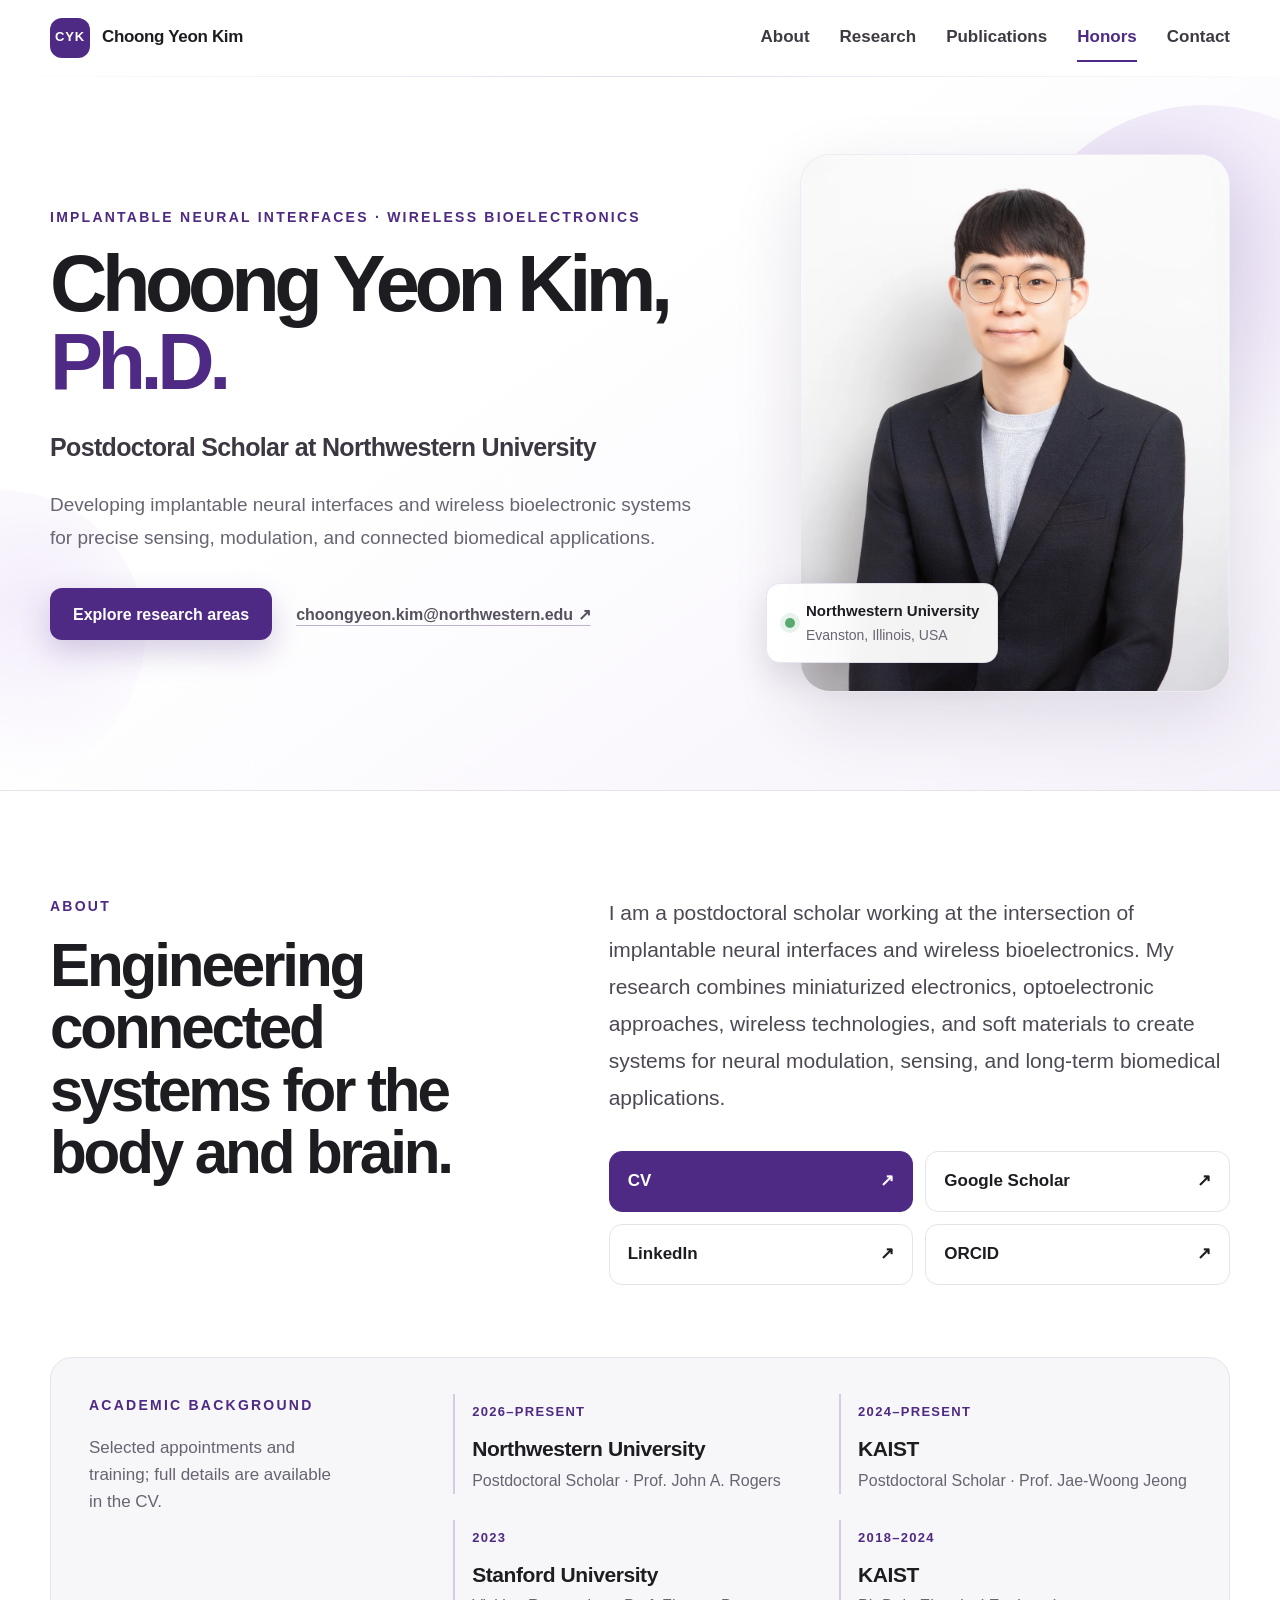
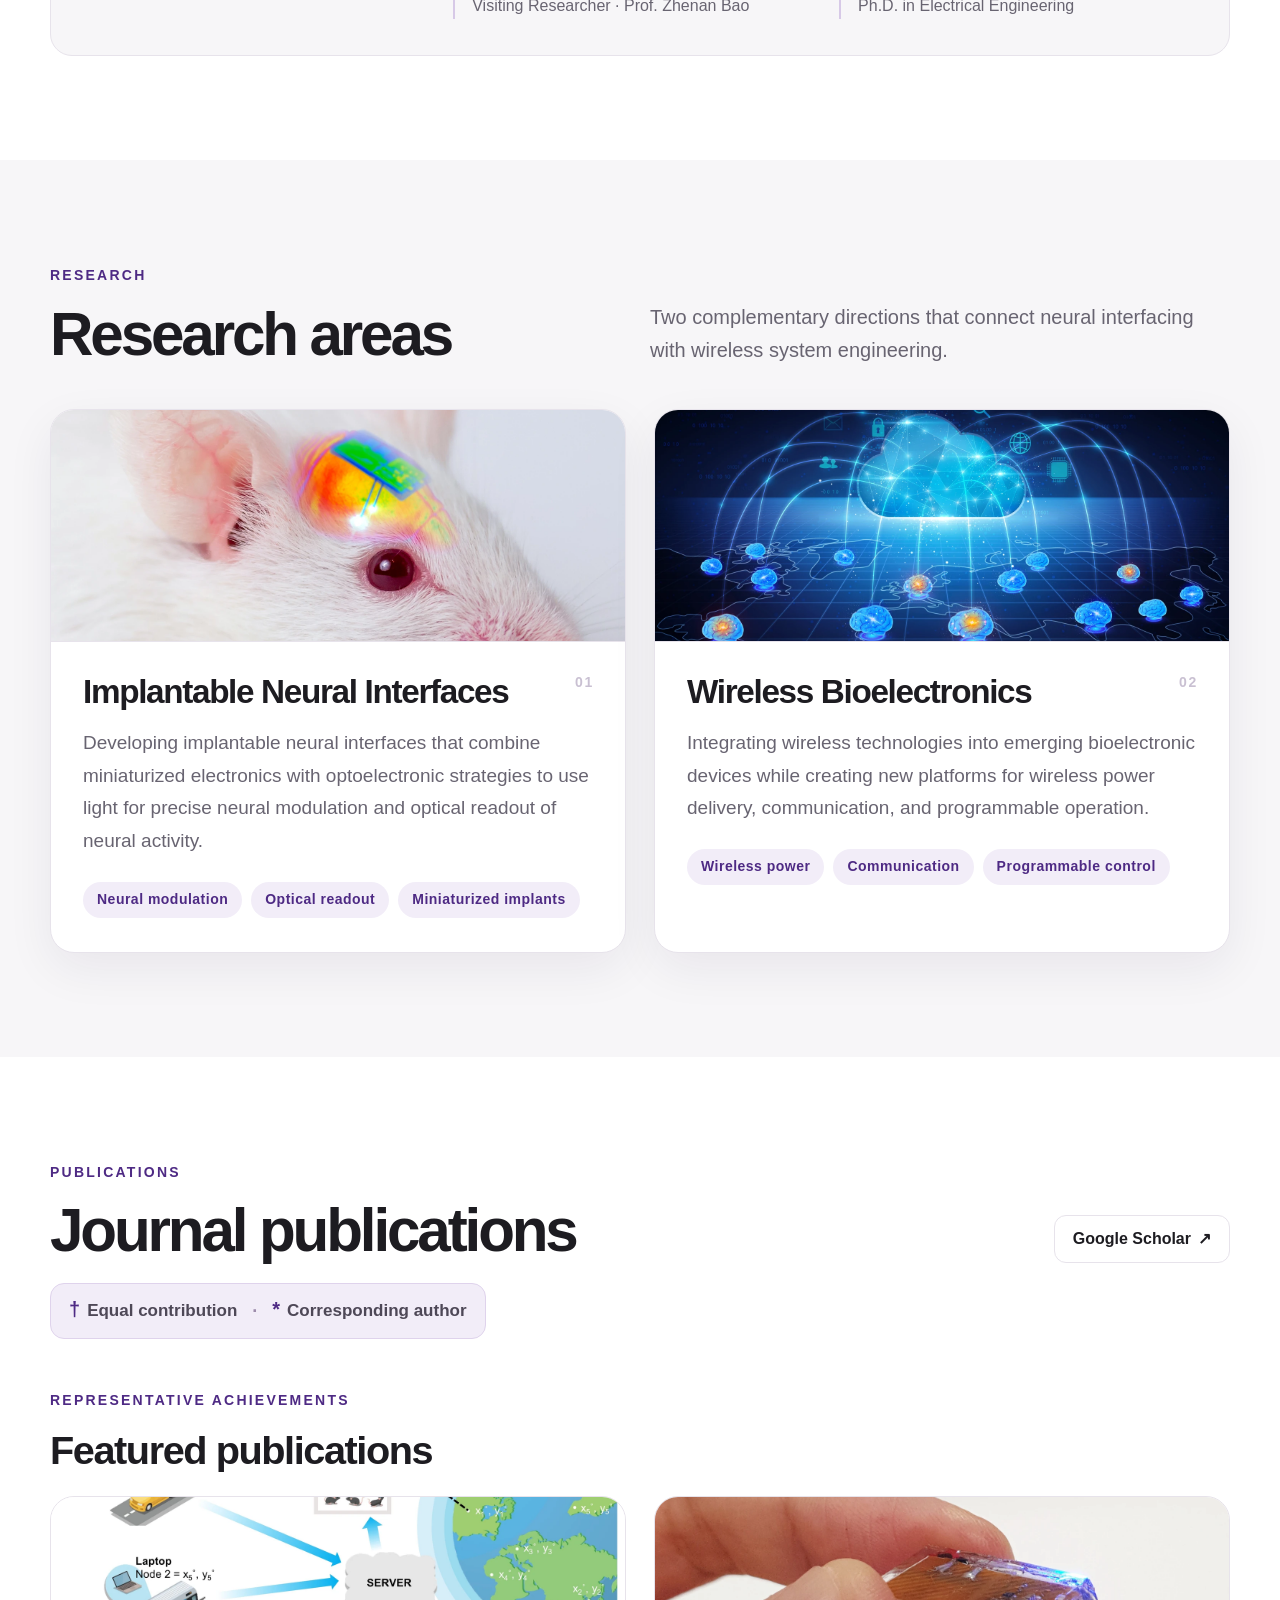
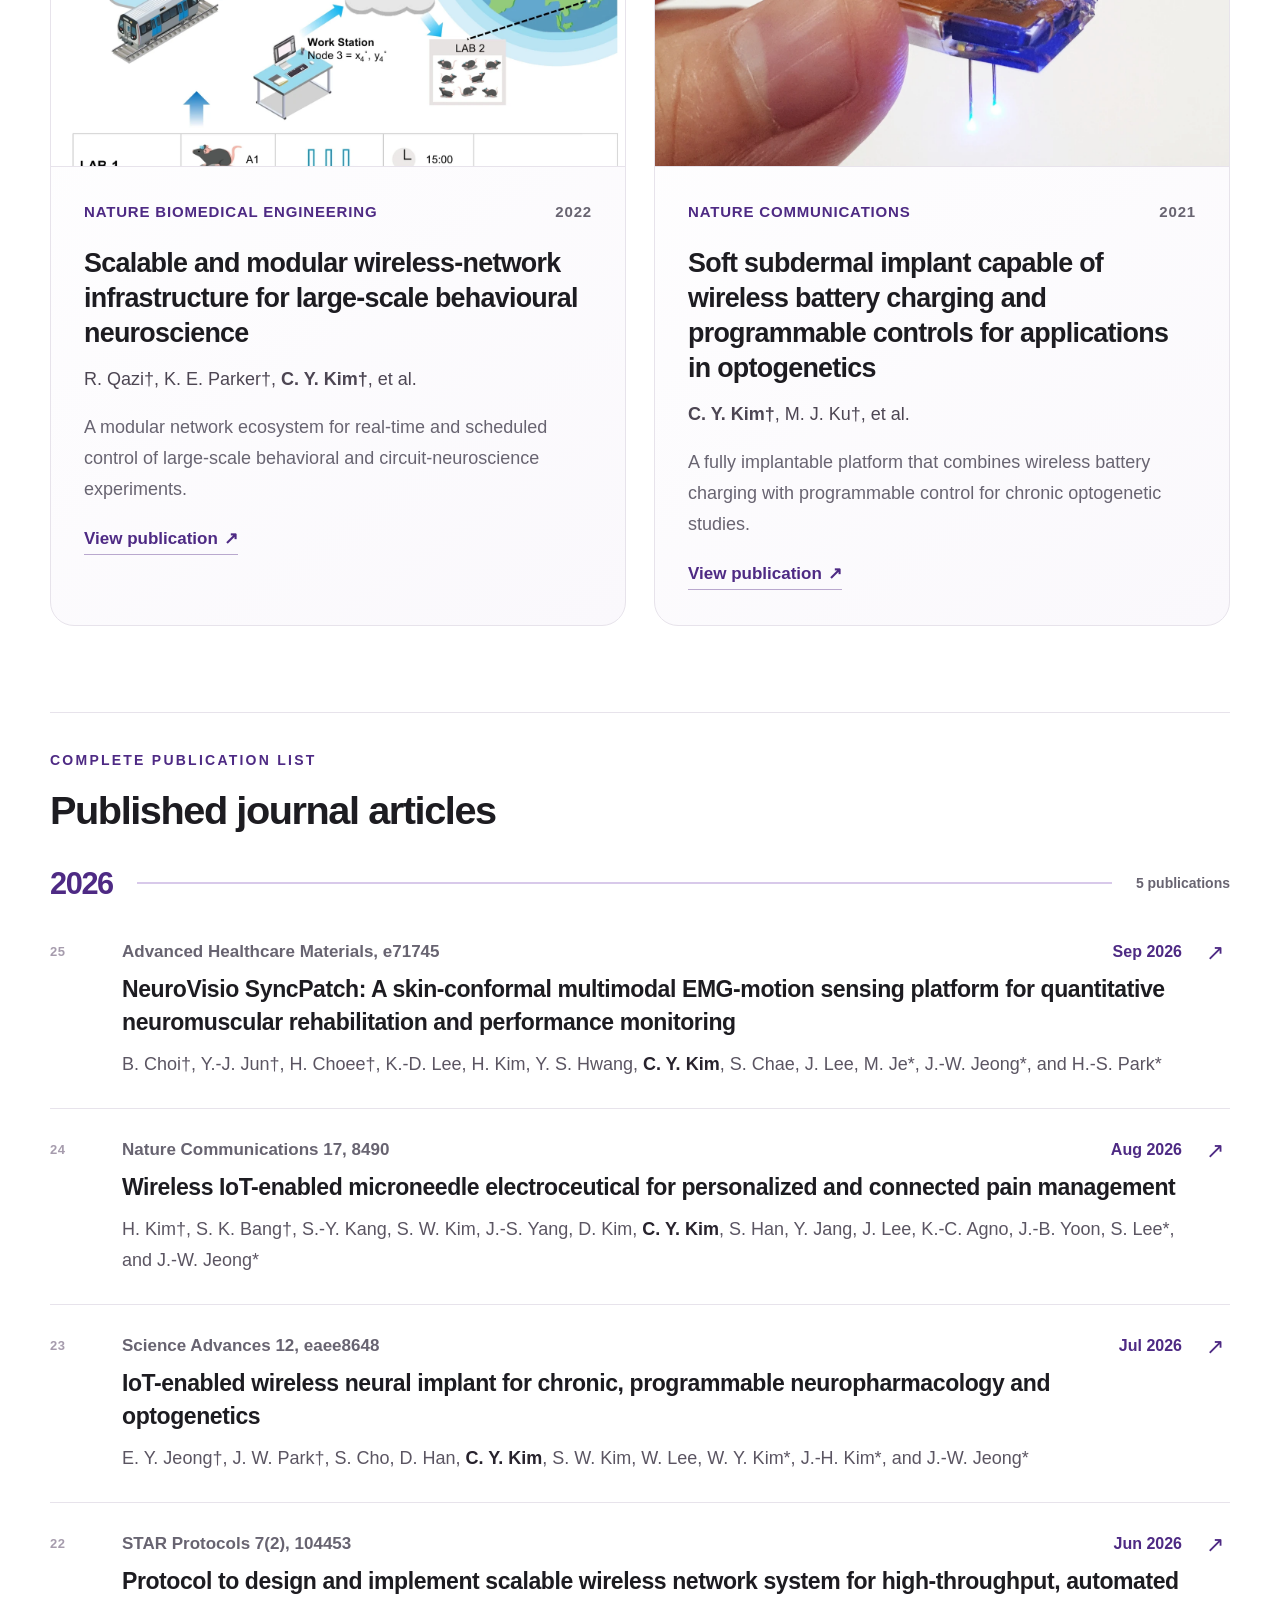
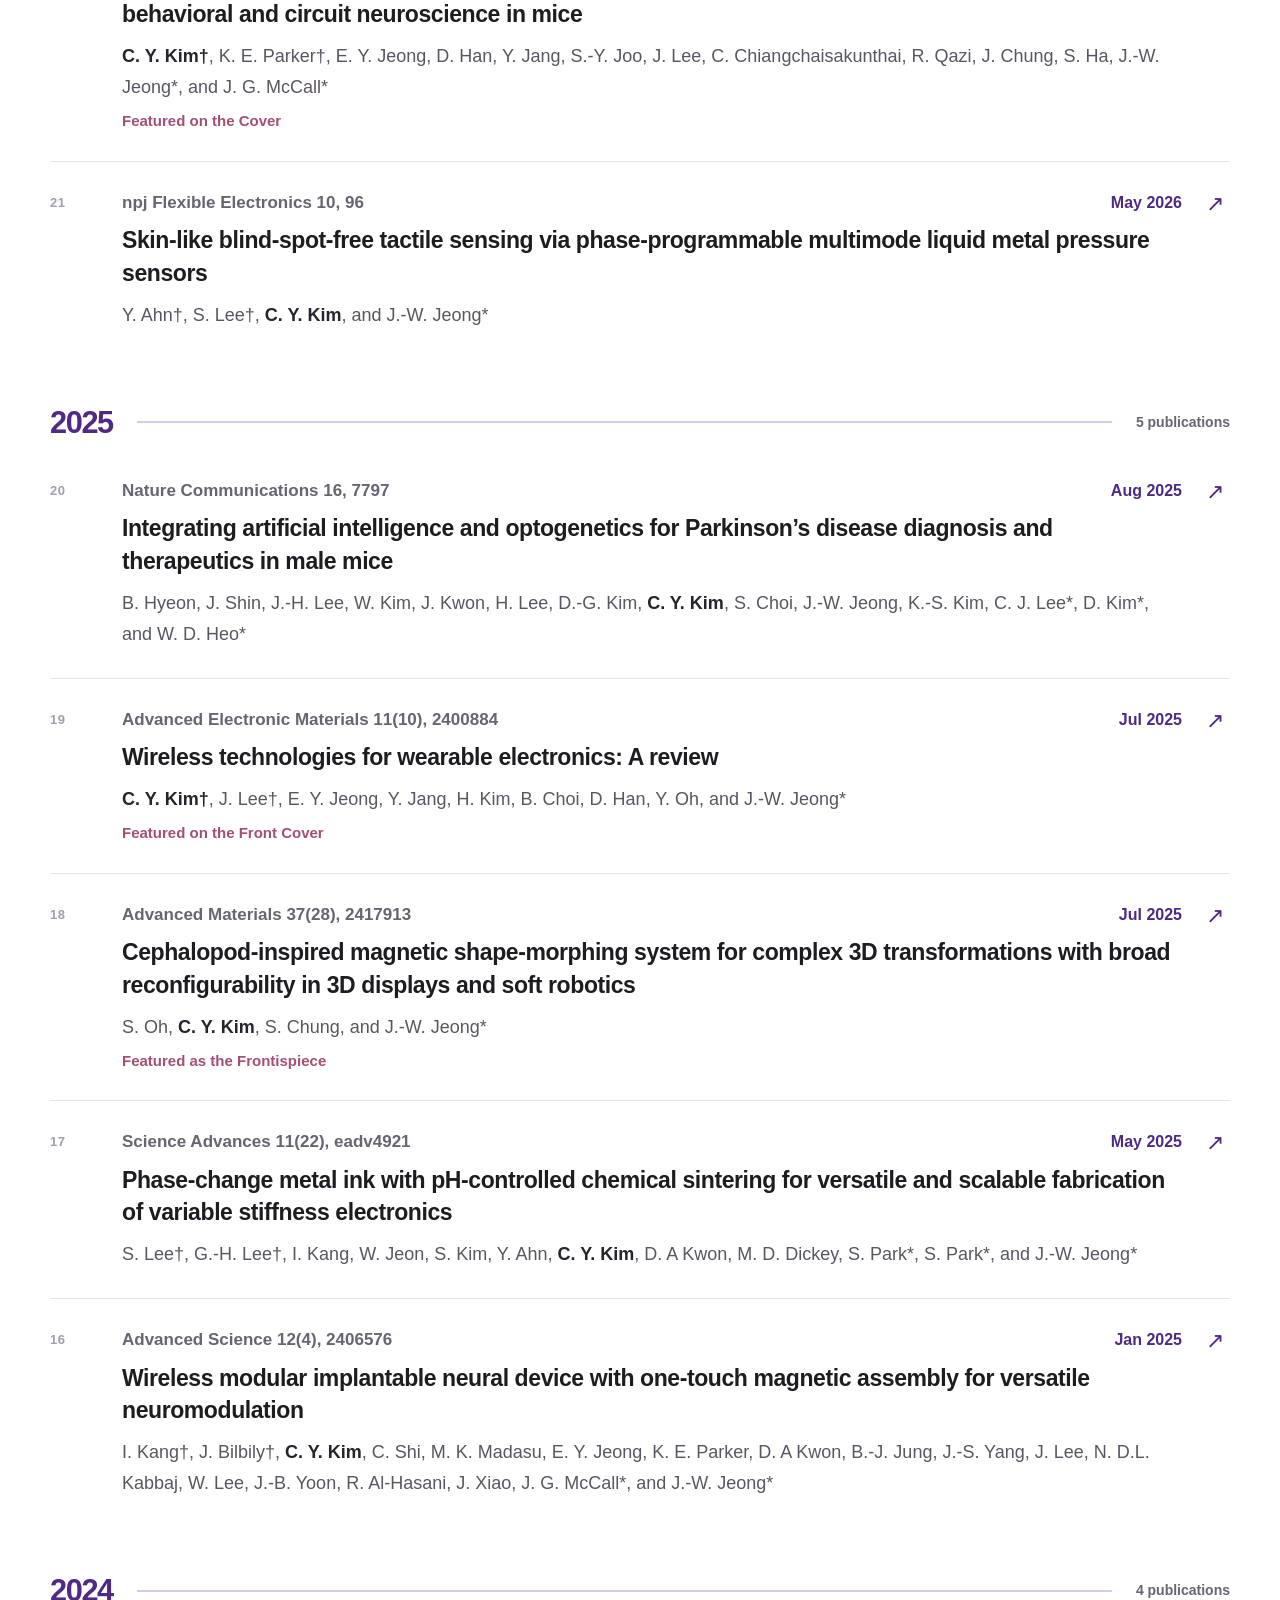
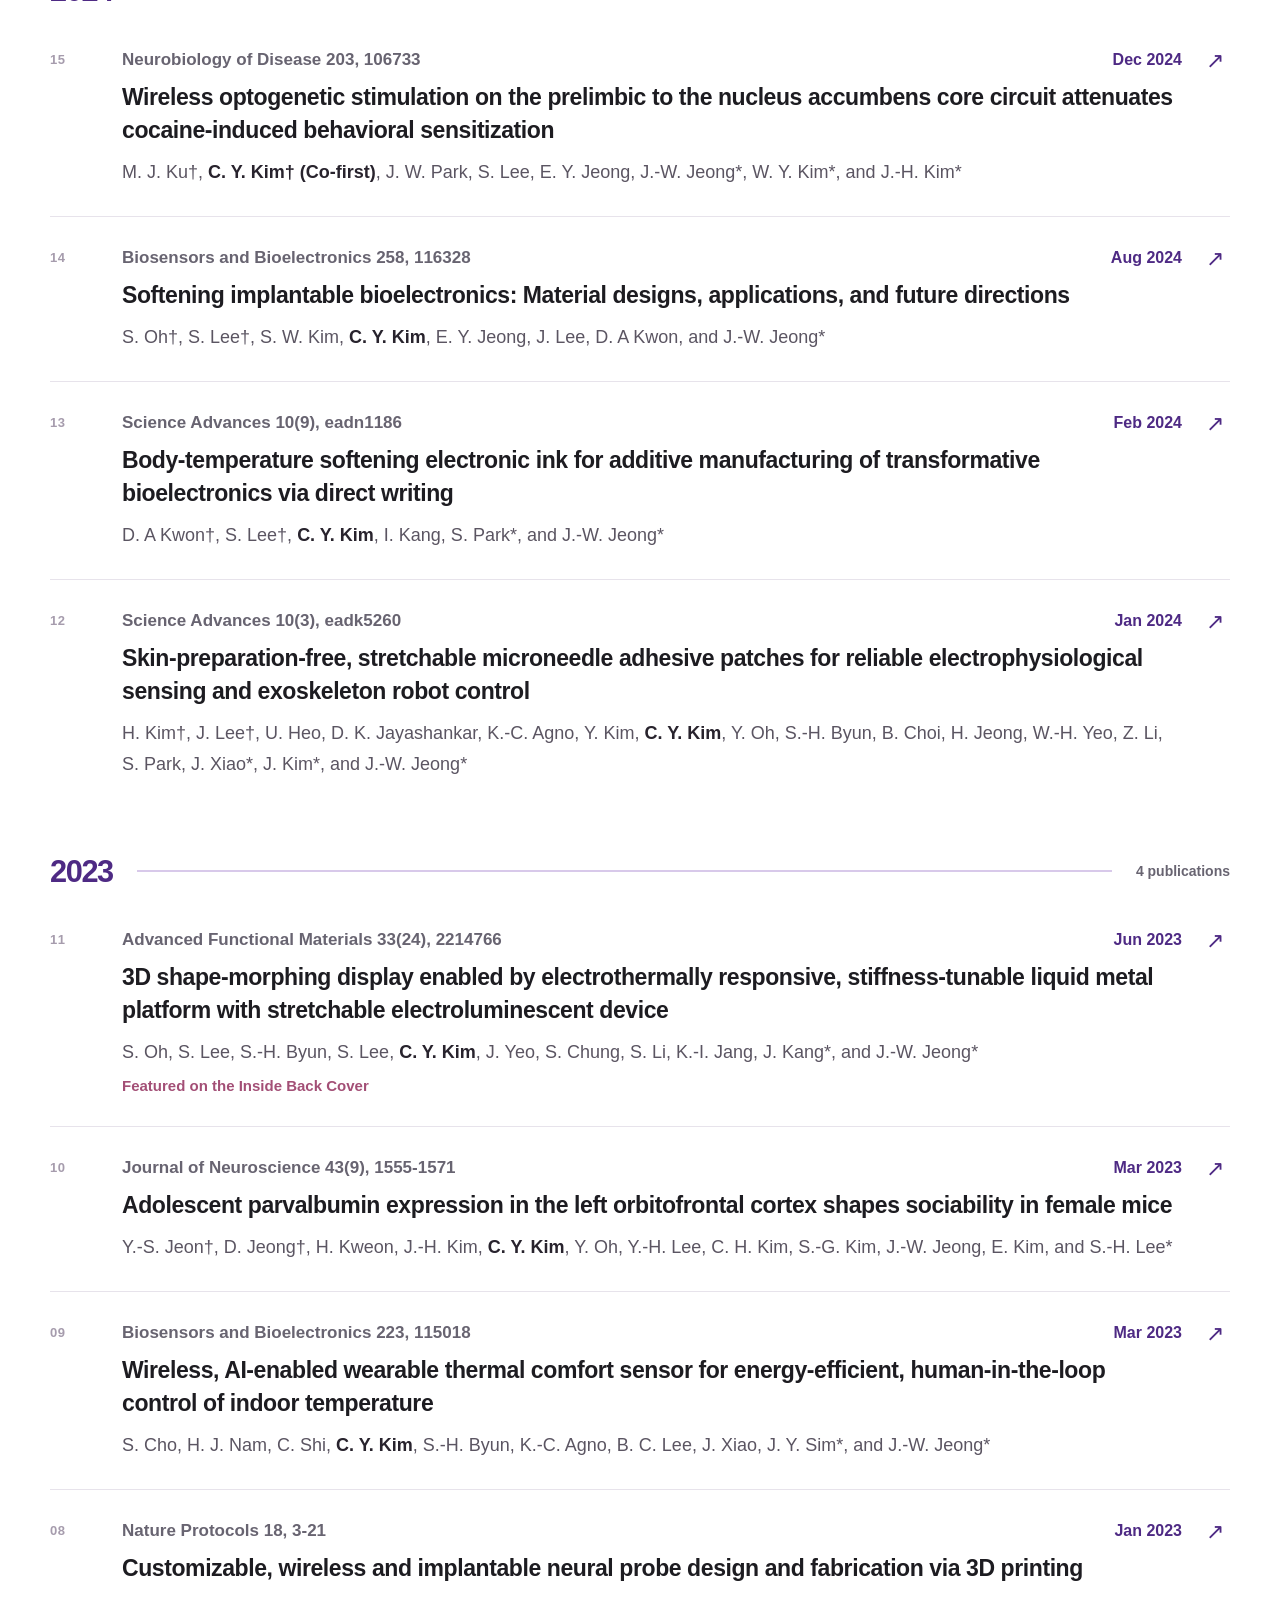
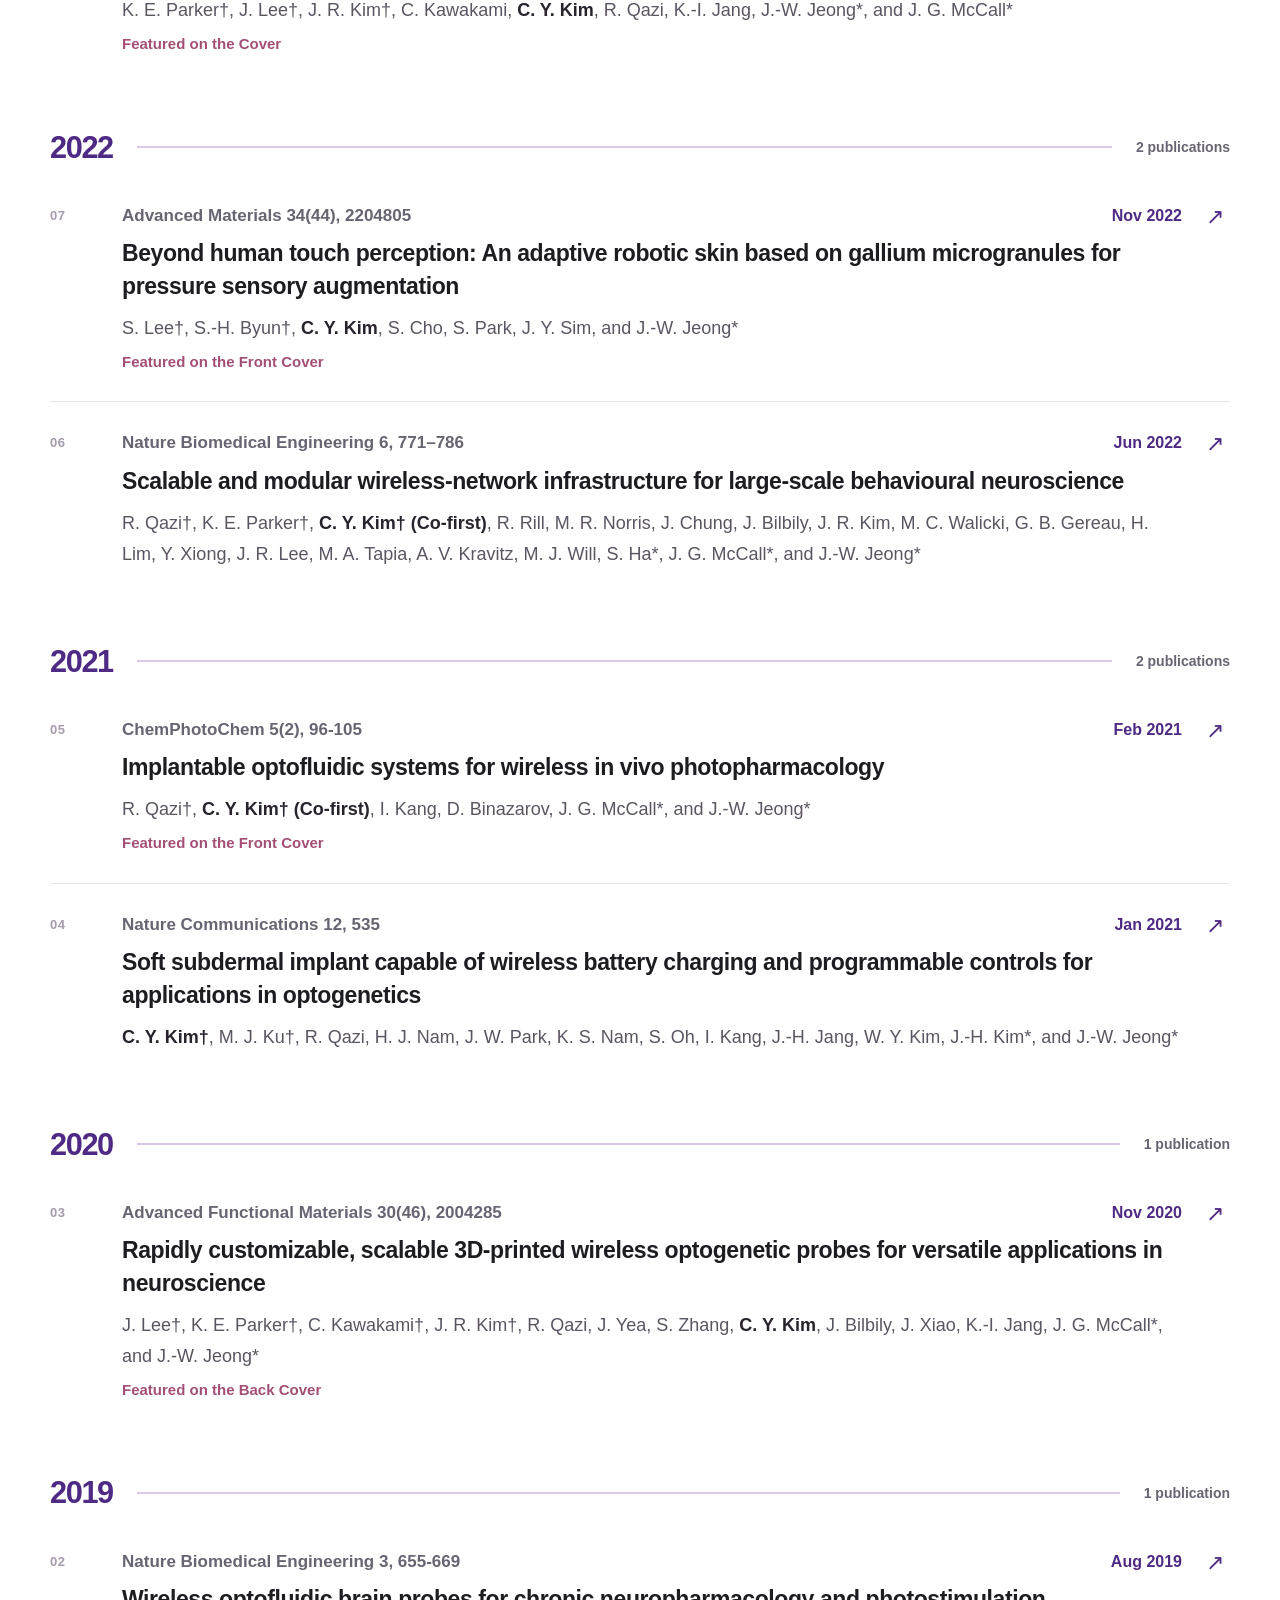
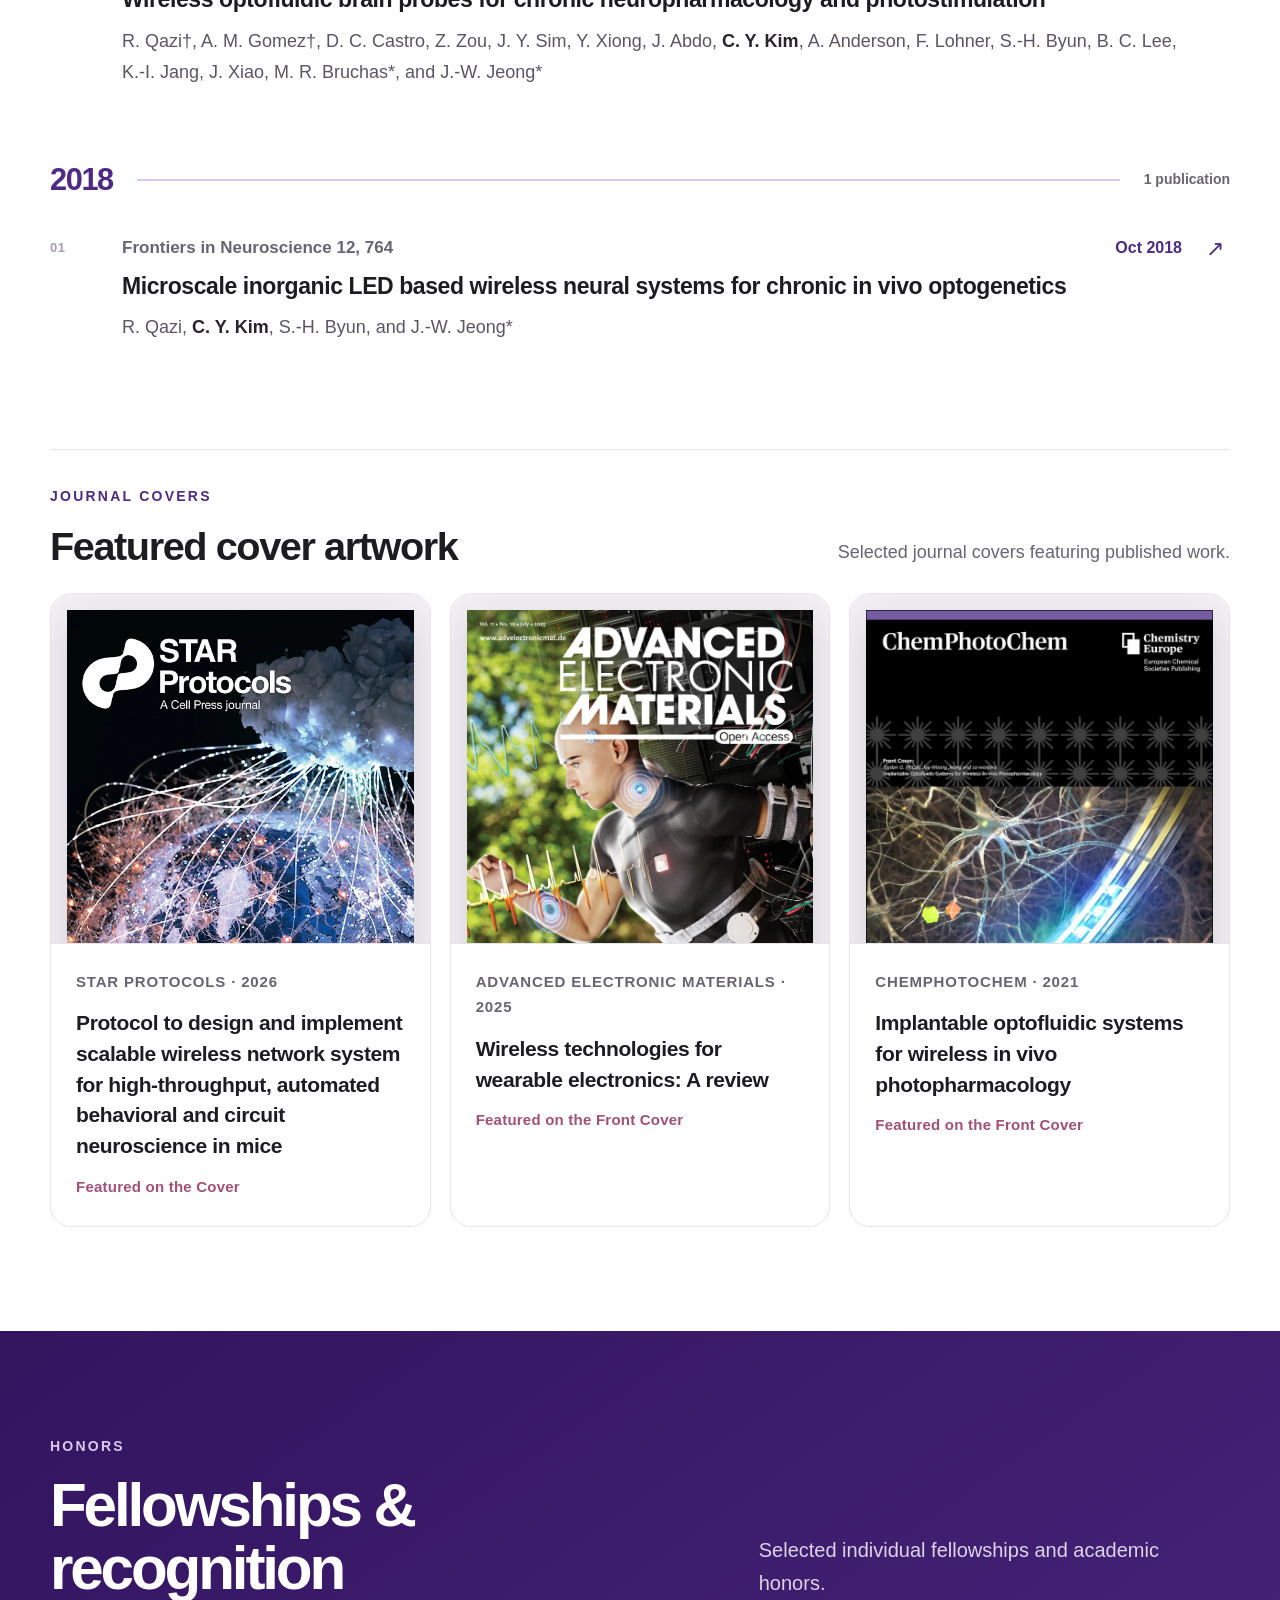
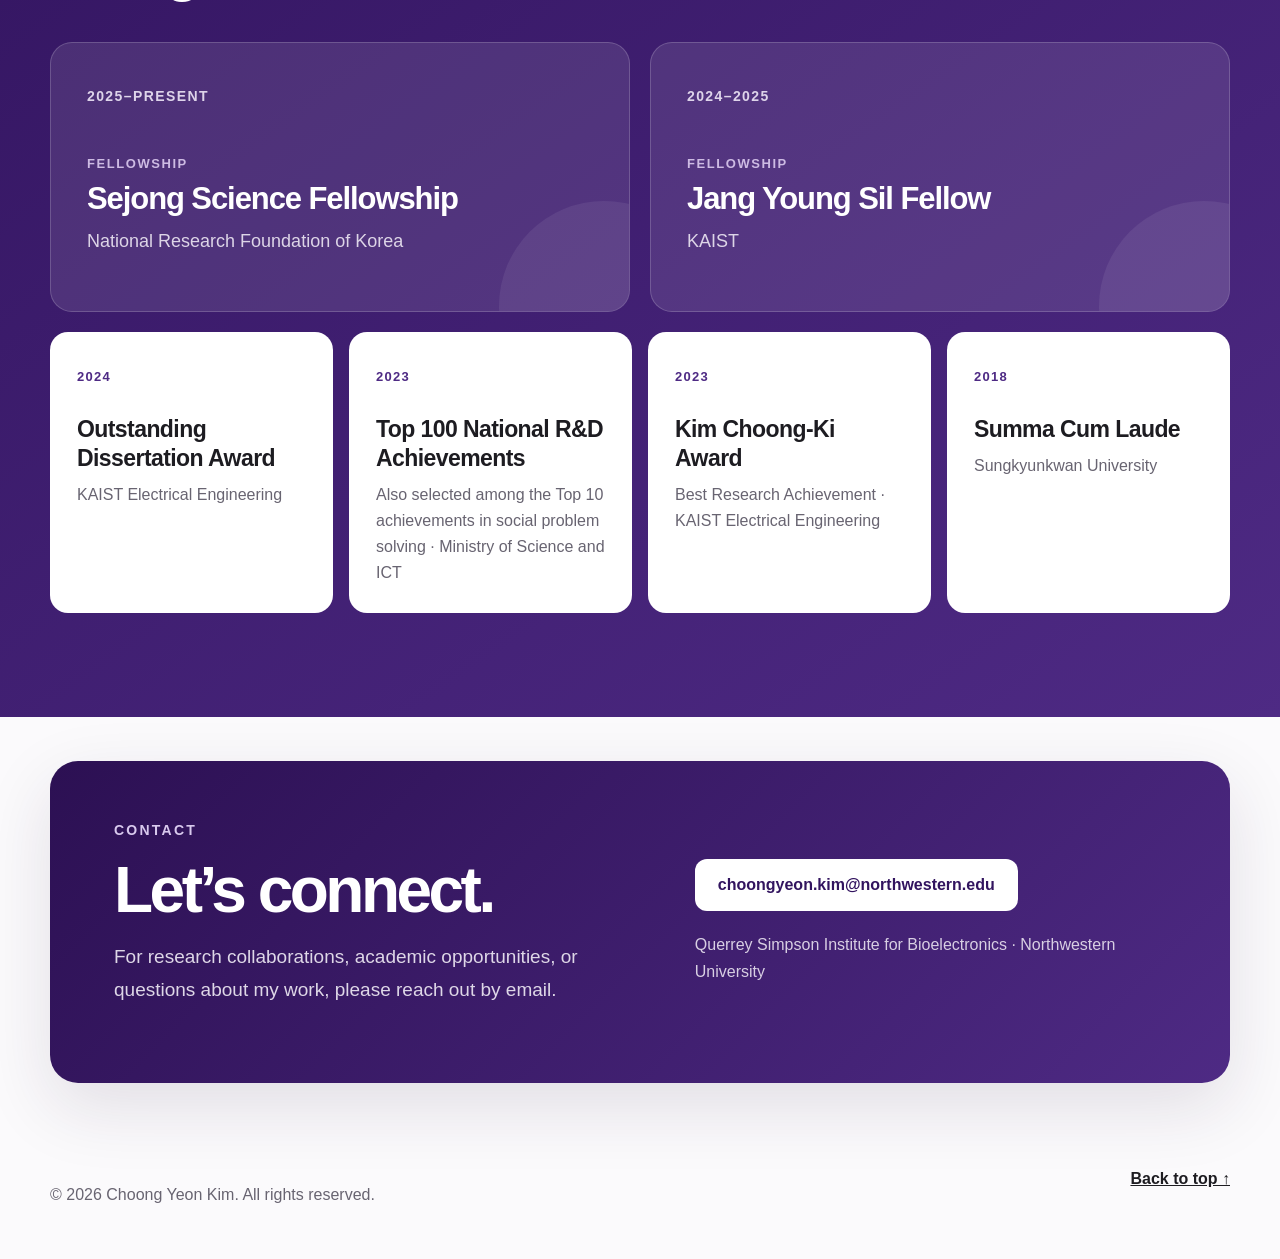
==== commit ac4c9316: "Add files via upload" ====
--- a/index.html
+++ b/index.html
@@ -63,7 +63,7 @@
   flex: 0 0 auto;
   margin: 0;
   color: var(--purple, #4e2a84);
-  font-size: clamp(34px, 3.6vw, 46px);
+  font-size: clamp(26px, 2.4vw, 32px);
   font-weight: 850;
   line-height: 1.15;
   letter-spacing: -.045em;
@@ -165,7 +165,7 @@
     margin-bottom: 4px;
   }
   #journal-articles-by-year .journal-year-heading h4 {
-    font-size: 34px;
+    font-size: 24px;
   }
   #journal-articles-by-year .journal-year-count {
     font-size: 12px;
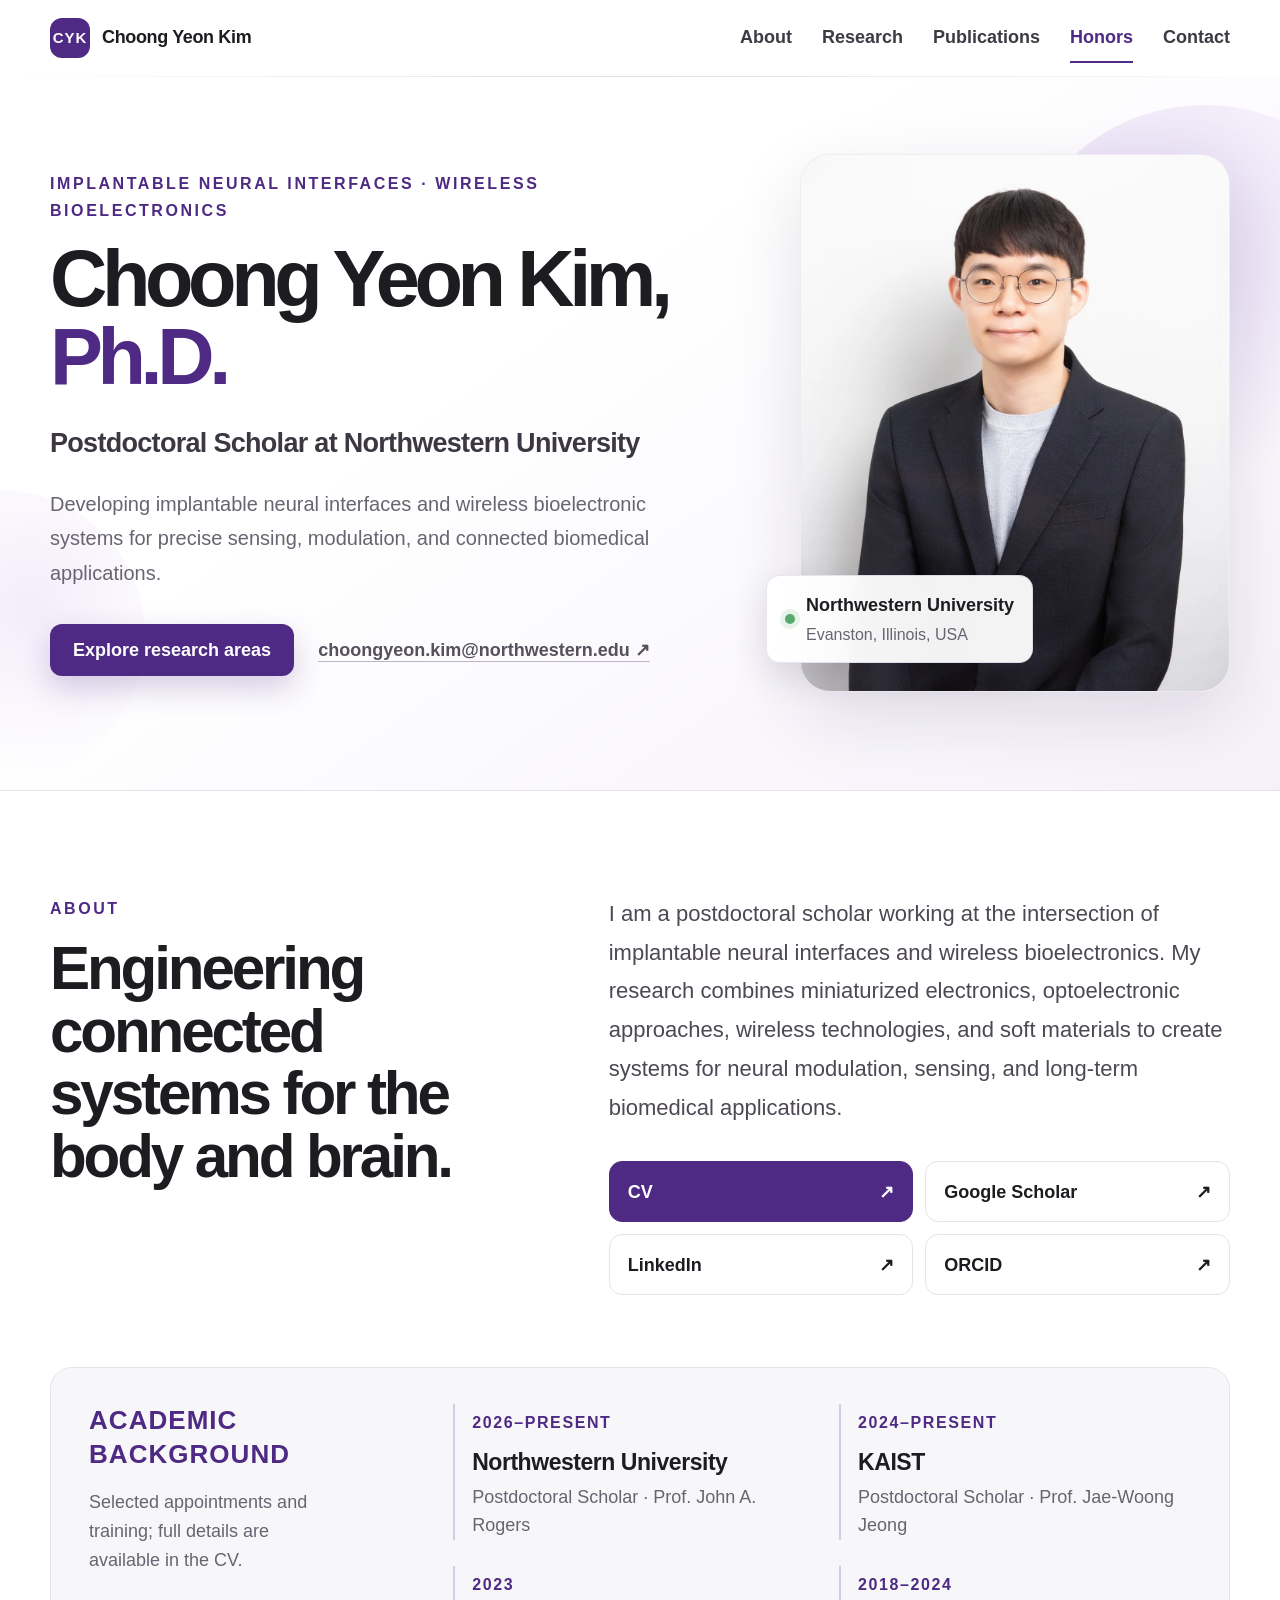
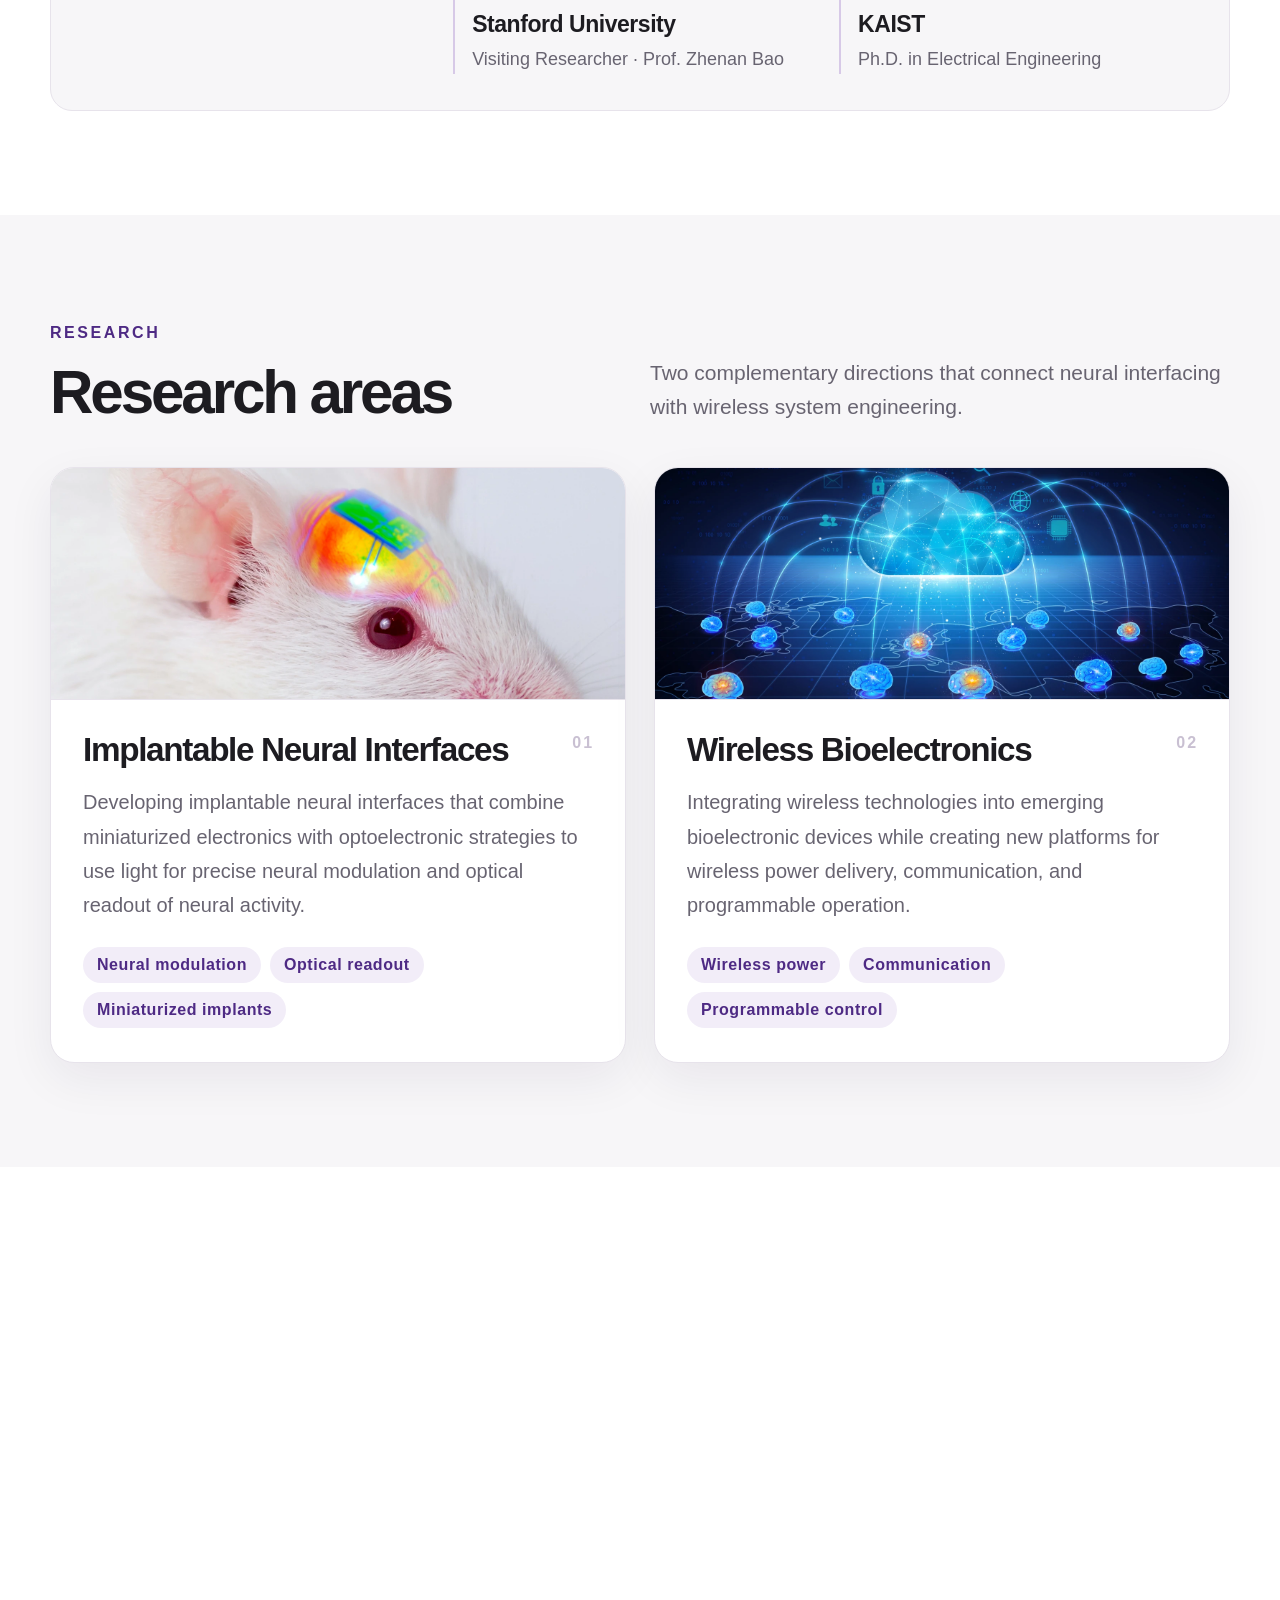
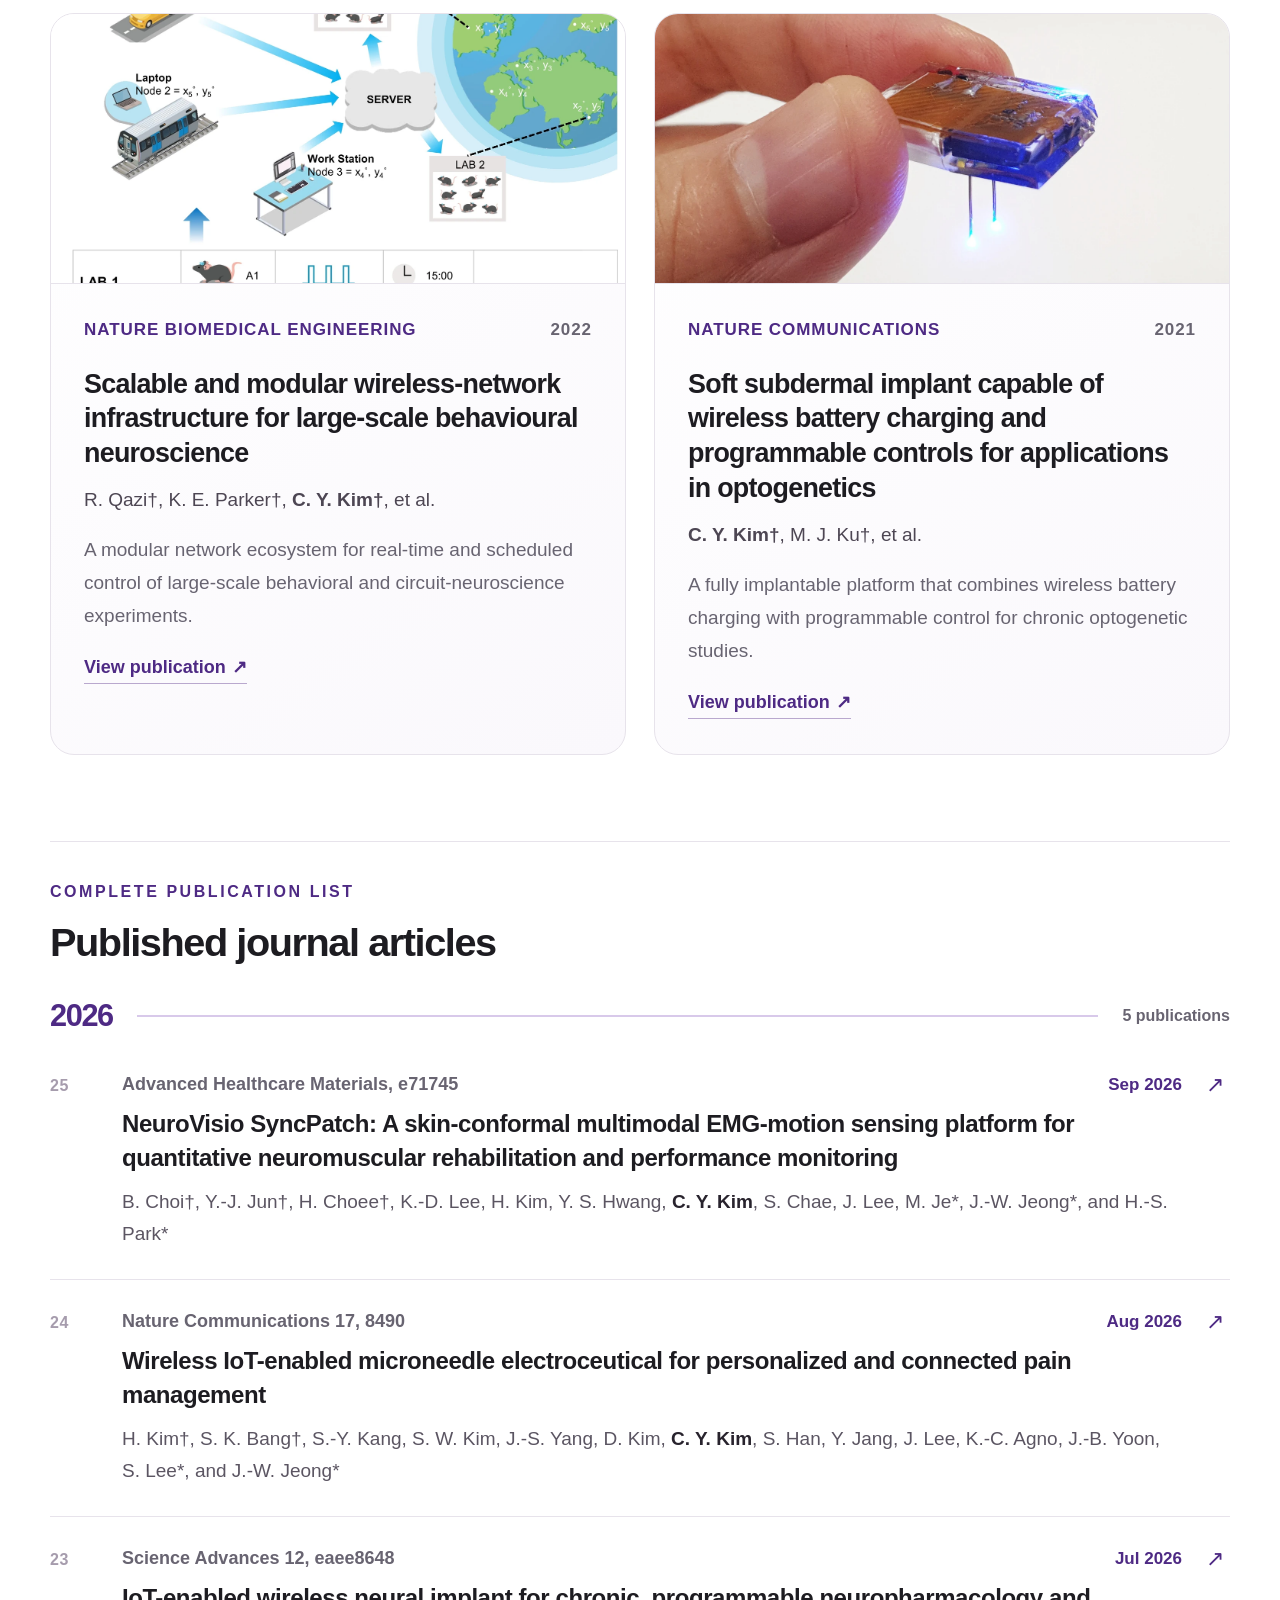
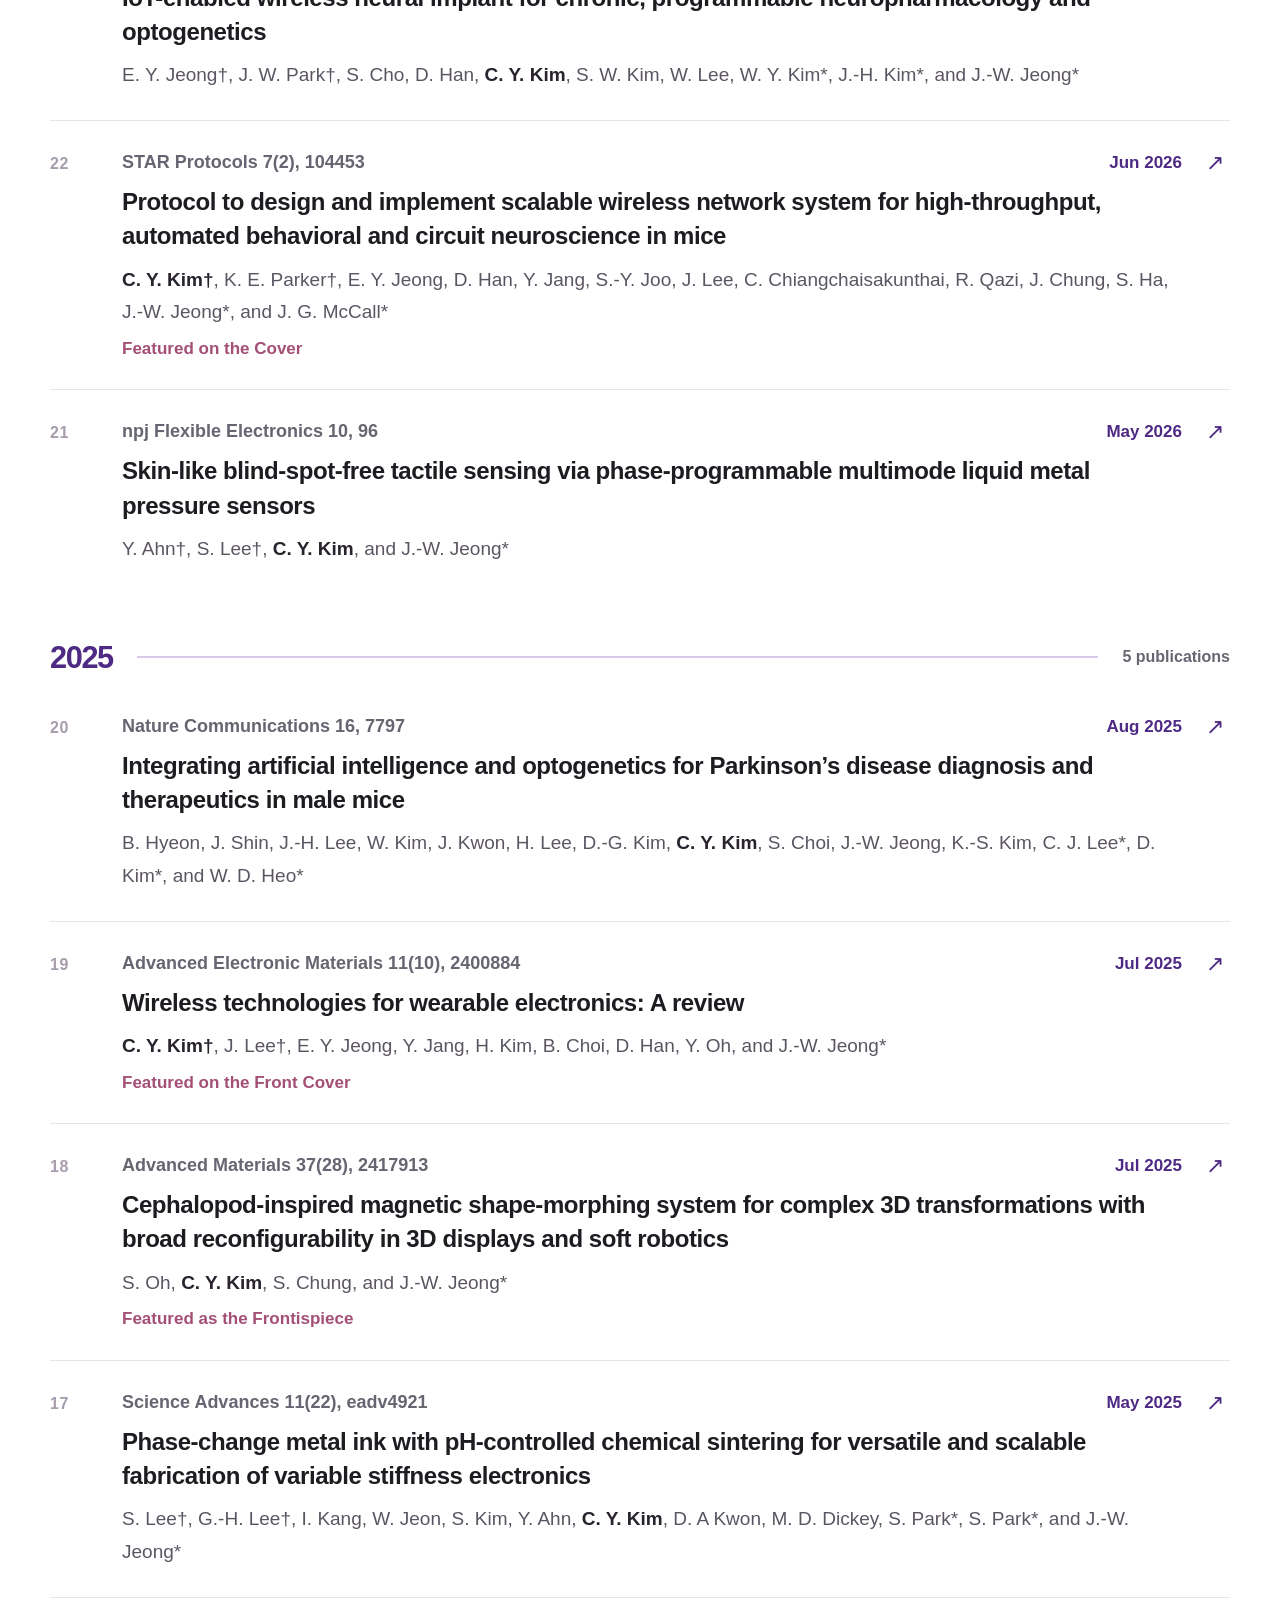
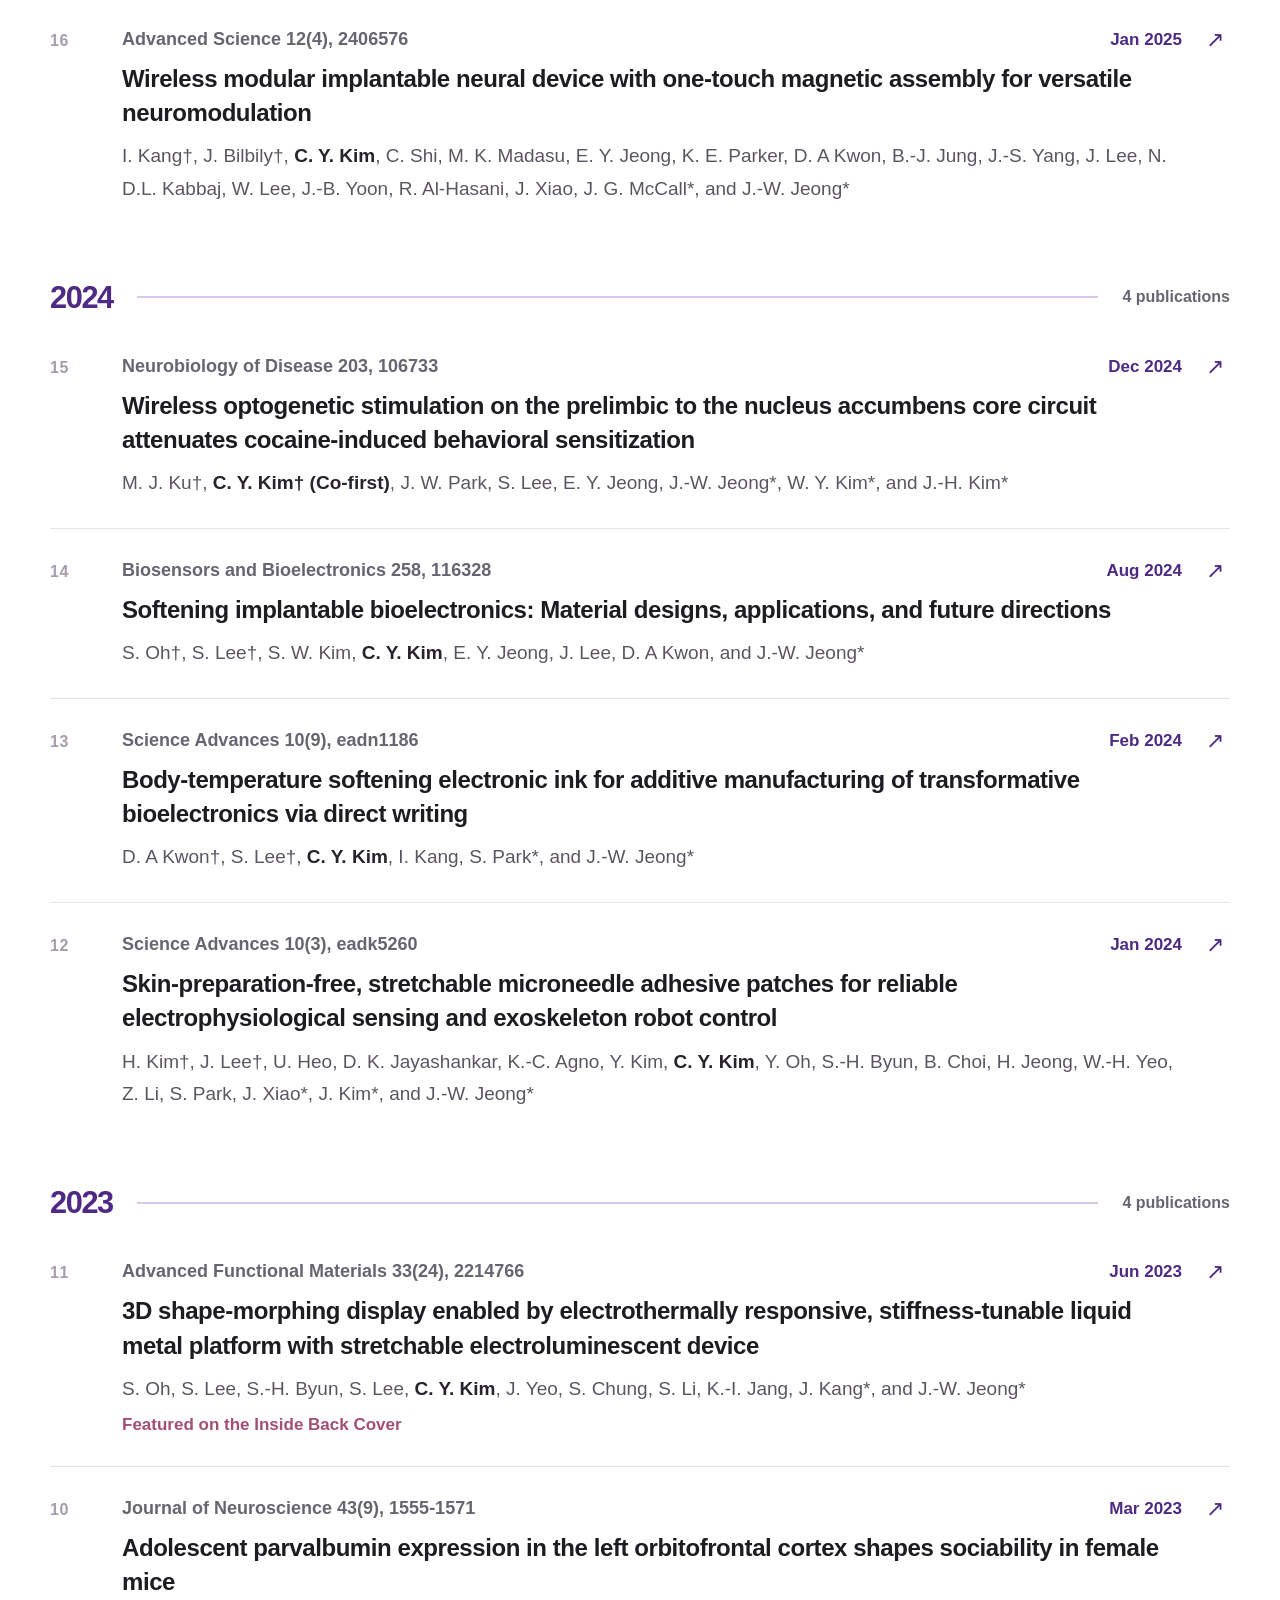
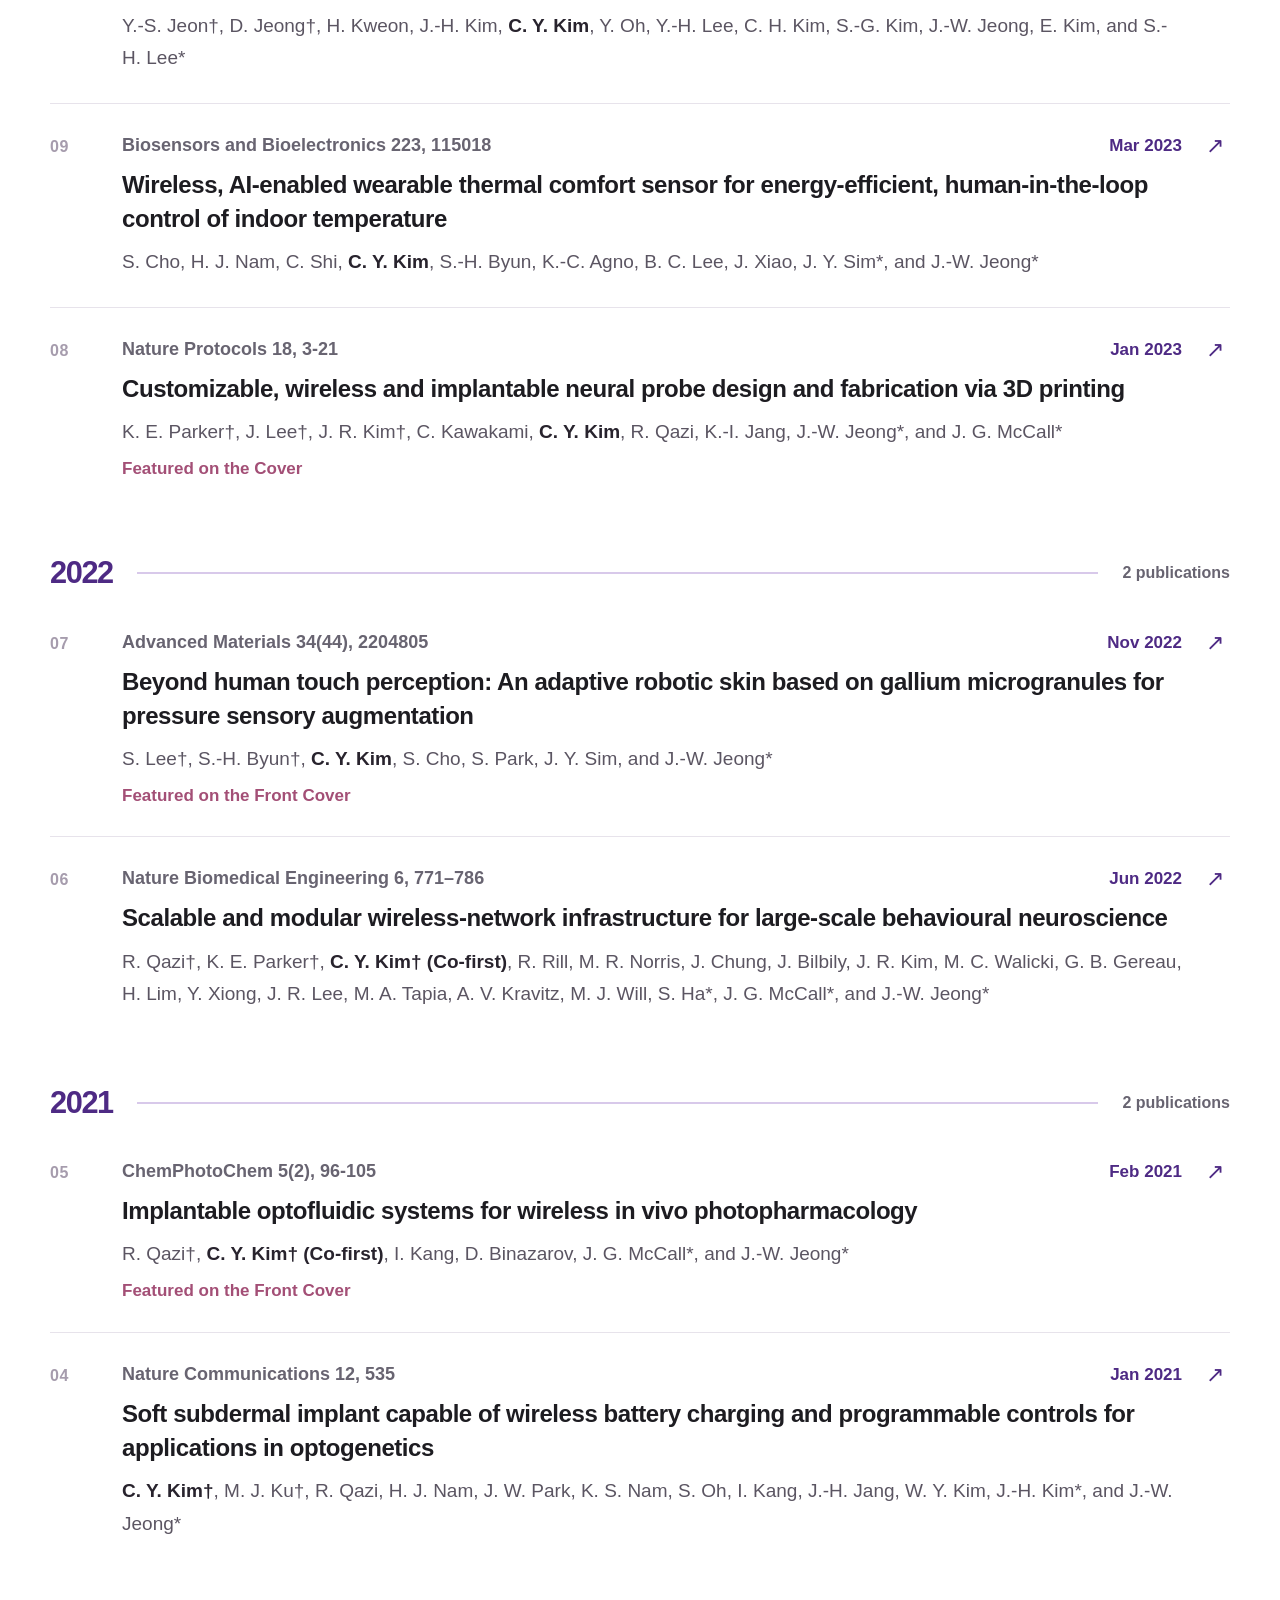
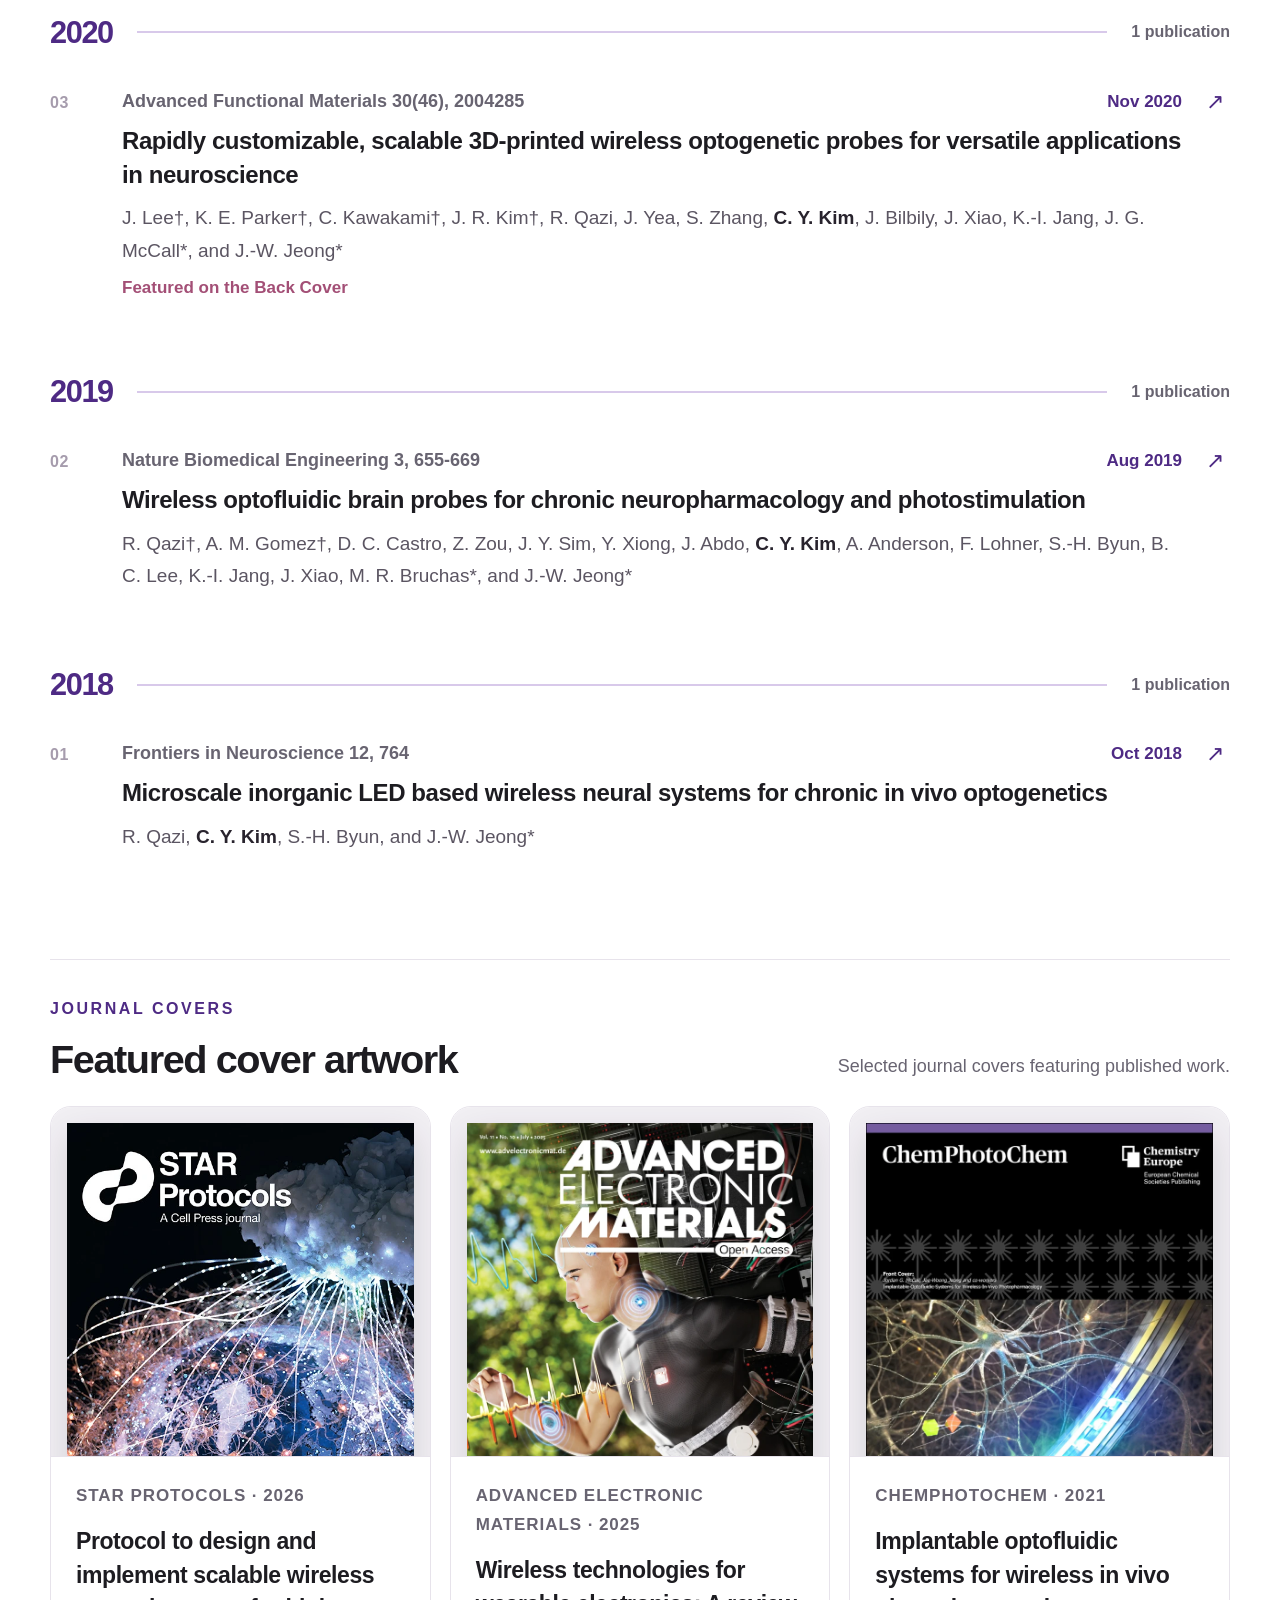
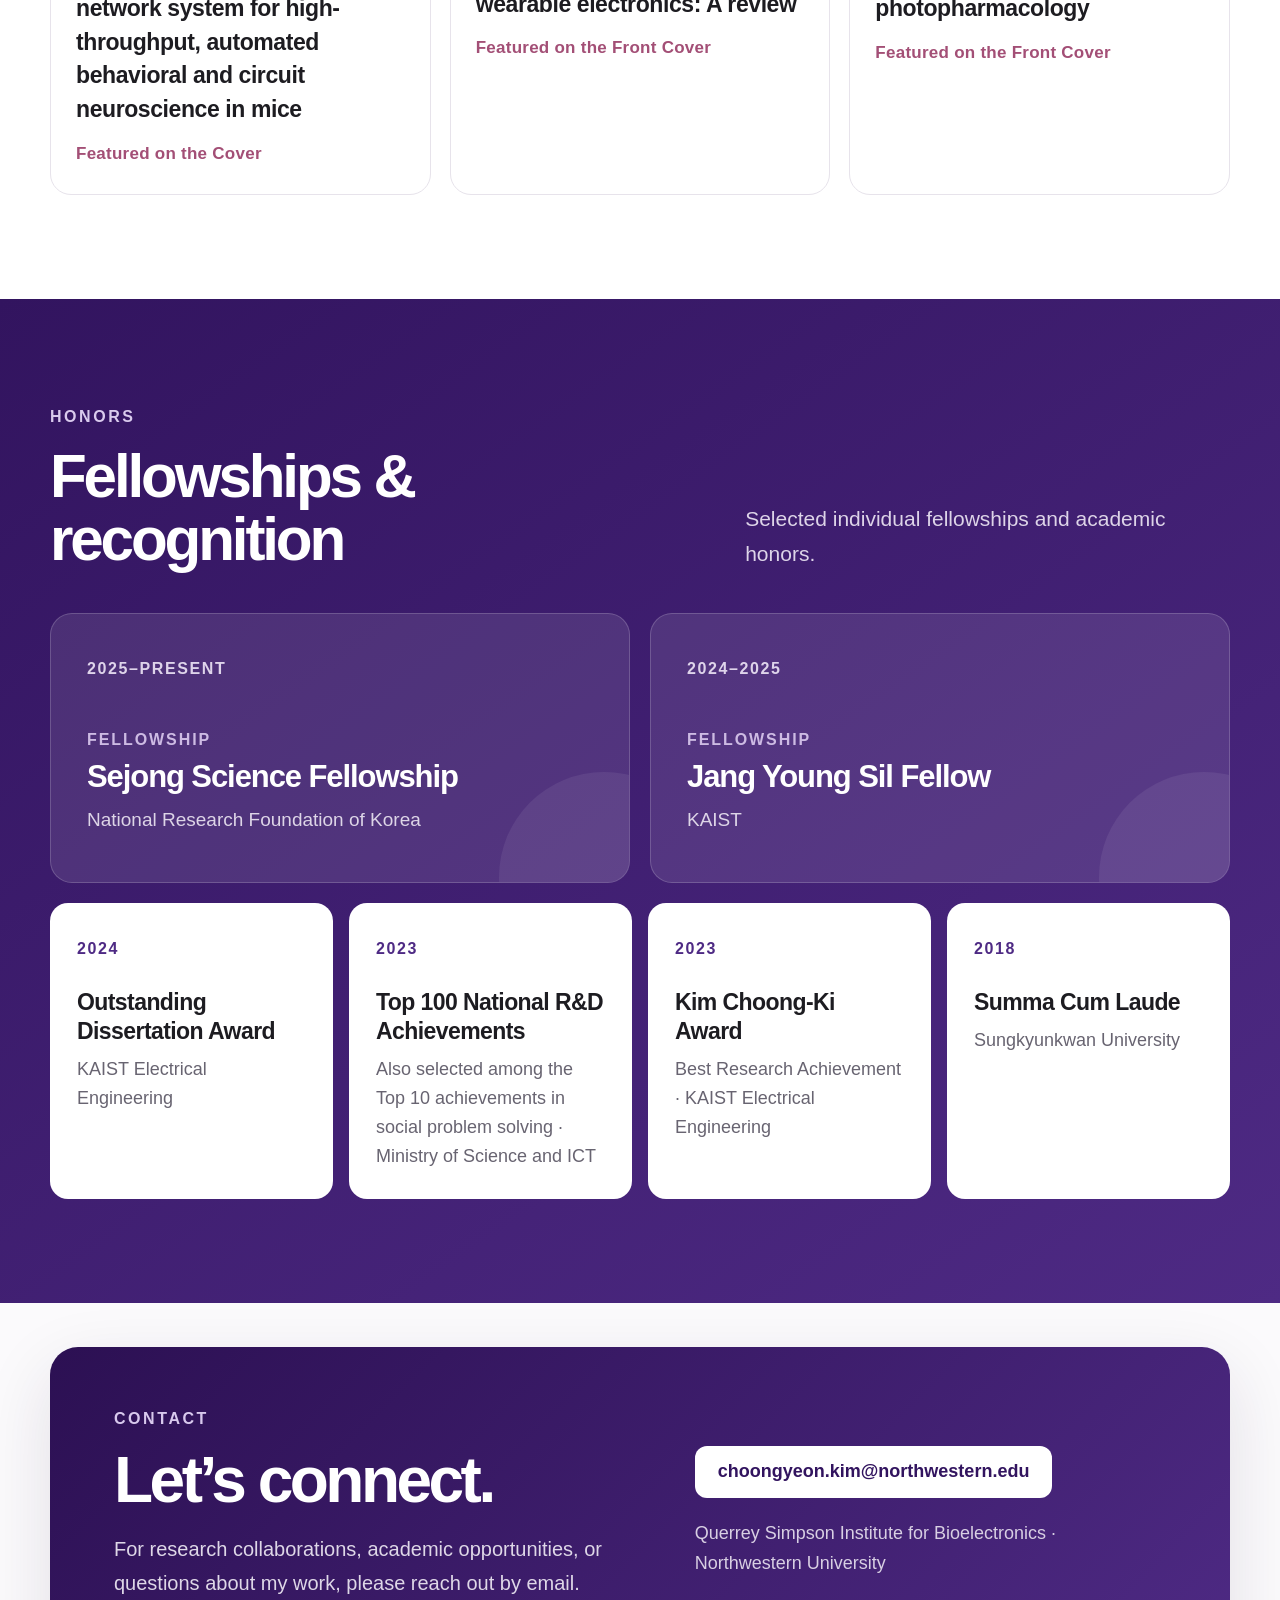
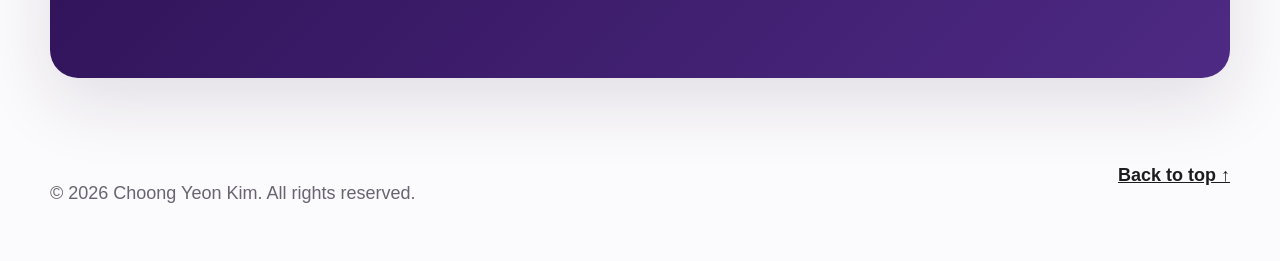
==== commit 30794333: "Add files via upload" ====
--- a/index.html
+++ b/index.html
@@ -205,6 +205,245 @@
   }
 }
 </style>
+<style id="site-typography-styles">
+/* Site-wide typography: readable supporting text with a consistent hierarchy.
+   Kept in index.html so the existing asset files do not need replacement. */
+:root {
+  --cyk-font-body: 20px;
+  --cyk-font-detail: 18px;
+  --cyk-font-authors: 19px;
+  --cyk-font-meta: 17px;
+  --cyk-font-label: 16px;
+  --cyk-font-action: 18px;
+}
+
+body {
+  font-size: var(--cyk-font-body);
+}
+
+.brand,
+.site-nav a {
+  font-size: 18px;
+}
+
+.brand-mark {
+  font-size: 15px;
+}
+
+.eyebrow {
+  font-size: var(--cyk-font-label);
+}
+
+.hero-role {
+  font-size: clamp(22px, 2.2vw, 27px);
+}
+
+.hero-lead,
+.research-area-body > p {
+  font-size: var(--cyk-font-body);
+}
+
+.button,
+.text-button,
+.profile-button,
+.text-link {
+  font-size: var(--cyk-font-action);
+}
+
+.hero-actions .text-button {
+  max-width: 100%;
+  overflow-wrap: anywhere;
+}
+
+.portrait-note strong {
+  font-size: var(--cyk-font-detail);
+}
+
+.portrait-note span {
+  font-size: 16px;
+}
+
+.section-summary {
+  font-size: 21px;
+}
+
+.about-lead {
+  font-size: 22px;
+}
+
+.background-title > .eyebrow {
+  font-size: 26px;
+  line-height: 1.3;
+  letter-spacing: .04em;
+}
+
+.background-title > p:last-child,
+.background-items p {
+  font-size: var(--cyk-font-detail);
+}
+
+.background-items span,
+.research-area-index,
+.research-area-tags span {
+  font-size: var(--cyk-font-label);
+}
+
+.background-items h3 {
+  font-size: 23px;
+}
+
+.publication-subheading h3,
+.complete-publications-heading h3,
+.cover-gallery-heading h3 {
+  font-size: clamp(30px, 3.1vw, 40px);
+}
+
+.publication-subheading > p,
+.complete-publications-heading > p,
+.cover-gallery-heading > p,
+.publication-symbol-key {
+  font-size: var(--cyk-font-detail);
+}
+
+.publication-symbol-key strong,
+.publication-symbol-key .symbol-divider {
+  font-size: 1em;
+}
+
+.featured-publication-meta,
+.cover-journal {
+  font-size: var(--cyk-font-meta);
+}
+
+.featured-publication-authors,
+#journal-articles-by-year .pub-authors {
+  font-size: var(--cyk-font-authors);
+}
+
+.featured-publication-summary {
+  font-size: 19px;
+}
+
+.cover-card-body h4 {
+  font-size: 23px;
+}
+
+.cover-feature-note,
+#journal-articles-by-year .pub-feature-note {
+  font-size: var(--cyk-font-meta);
+}
+
+/* Preserve the approved year headings: 26–32px on desktop, 24px on mobile. */
+#journal-articles-by-year .pub-main h5 {
+  font-size: 24px;
+}
+
+#journal-articles-by-year .pub-journal {
+  font-size: var(--cyk-font-detail);
+}
+
+#journal-articles-by-year .journal-publication-date {
+  font-size: var(--cyk-font-meta);
+}
+
+#journal-articles-by-year .journal-year-count,
+#journal-articles-by-year .pub-number {
+  font-size: var(--cyk-font-label);
+}
+
+.honor-year,
+.honor-type,
+.honor-card > span {
+  font-size: var(--cyk-font-label);
+}
+
+.honor-feature > p:last-child {
+  font-size: 19px;
+}
+
+.honor-card p,
+.footer-inner {
+  font-size: var(--cyk-font-detail);
+}
+
+.contact-card p:not(.eyebrow) {
+  font-size: var(--cyk-font-body);
+}
+
+.contact-note {
+  font-size: var(--cyk-font-detail) !important;
+}
+
+/* Let longer text wrap naturally inside the existing card and grid layouts. */
+.background-items article,
+.portrait-note > div,
+.featured-publication-meta > span {
+  min-width: 0;
+}
+
+.background-items h3,
+.featured-publication-meta > span,
+.featured-publication-body h4,
+.cover-journal,
+.cover-card-body h4,
+.honor-card h3 {
+  overflow-wrap: break-word;
+}
+
+@media (max-width: 760px) {
+  :root {
+    --cyk-font-body: 19px;
+    --cyk-font-detail: 17px;
+    --cyk-font-authors: 17px;
+    --cyk-font-meta: 16px;
+    --cyk-font-label: 15px;
+    --cyk-font-action: 17px;
+  }
+
+  .hero-role {
+    font-size: 22px;
+  }
+
+  .section-summary {
+    font-size: 19px;
+  }
+
+  .about-lead {
+    font-size: 20px;
+  }
+
+  .background-title > .eyebrow {
+    font-size: 24px;
+  }
+
+  .background-items h3 {
+    font-size: 22px;
+  }
+
+  .publication-subheading h3,
+  .complete-publications-heading h3,
+  .cover-gallery-heading h3 {
+    font-size: 28px;
+  }
+
+  .featured-publication-summary,
+  .honor-feature > p:last-child {
+    font-size: 18px;
+  }
+
+  .cover-card-body h4 {
+    font-size: 22px;
+  }
+
+  #journal-articles-by-year .pub-main h5 {
+    font-size: 21px;
+  }
+
+  #journal-articles-by-year .pub-journal {
+    font-size: 16px;
+  }
+}
+</style>
 </head>
 <body id="top">
 <a class="skip-link" href="#main">Skip to content</a>
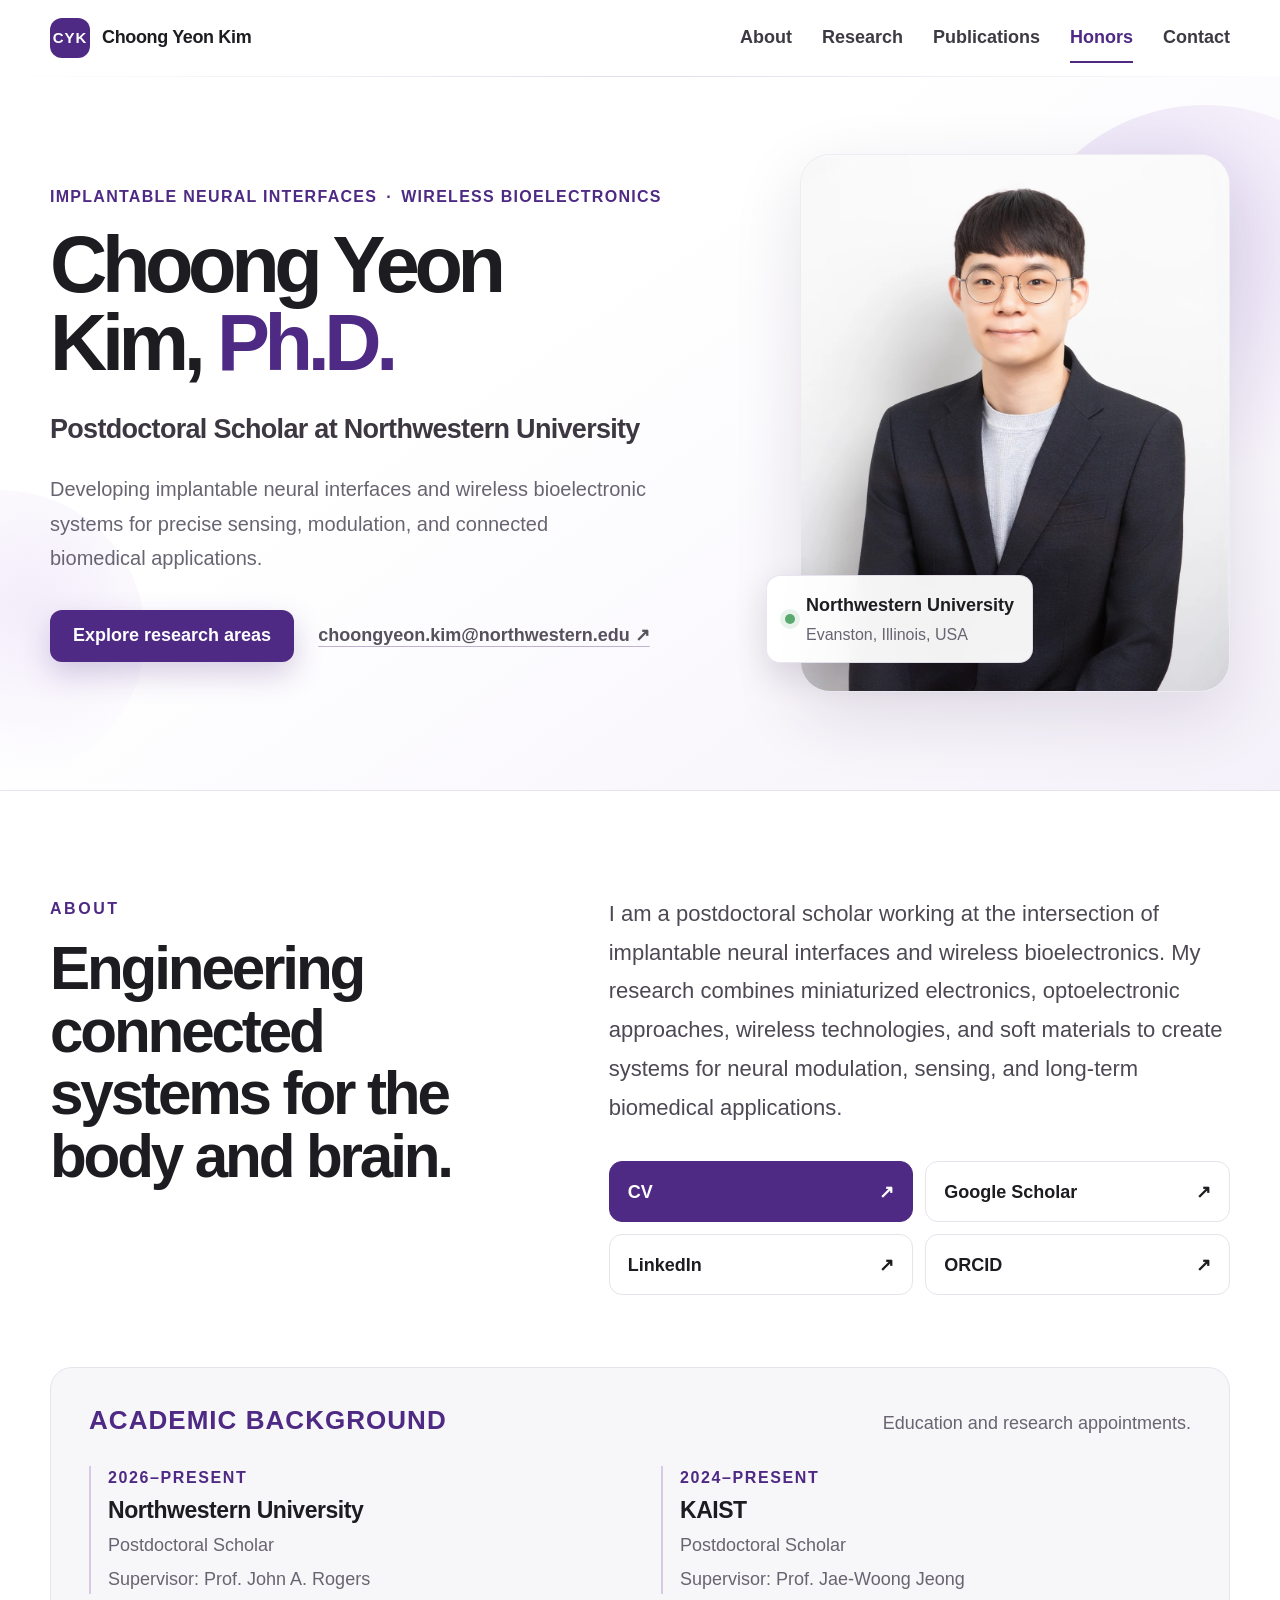
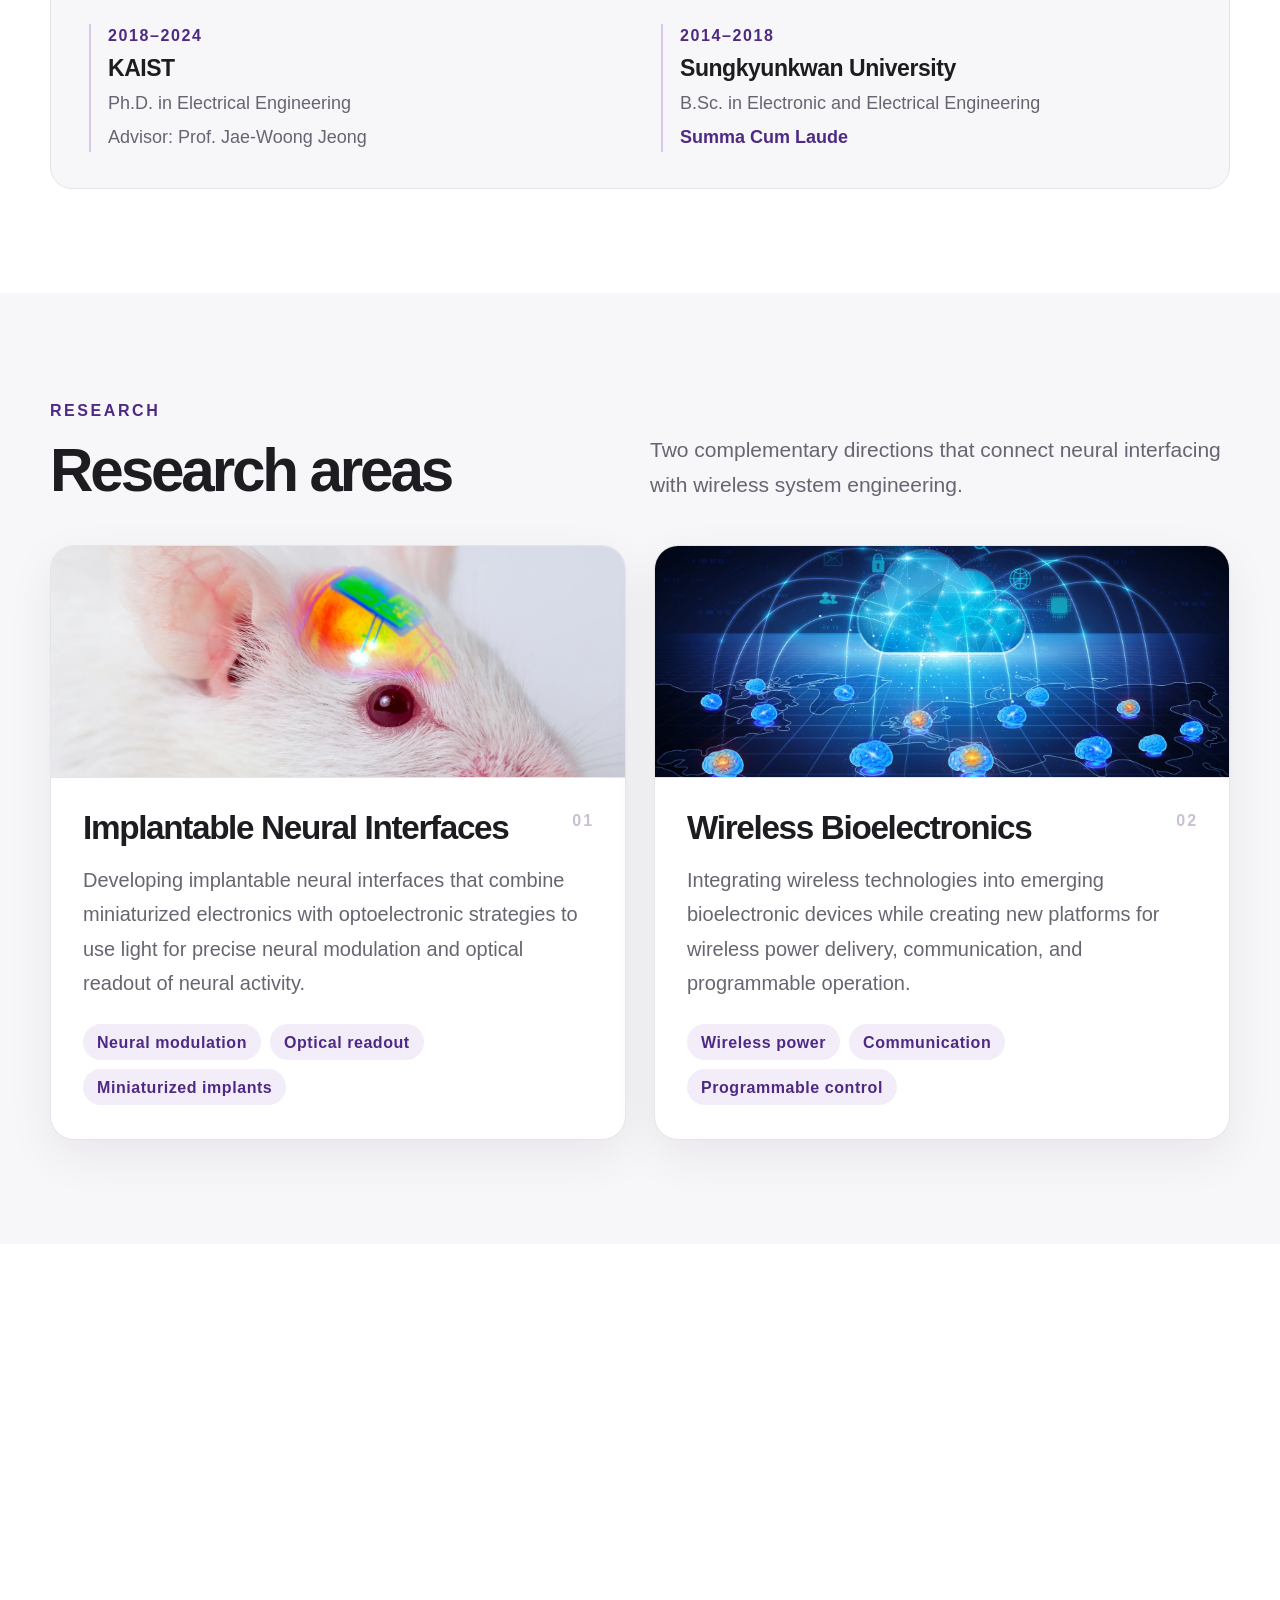
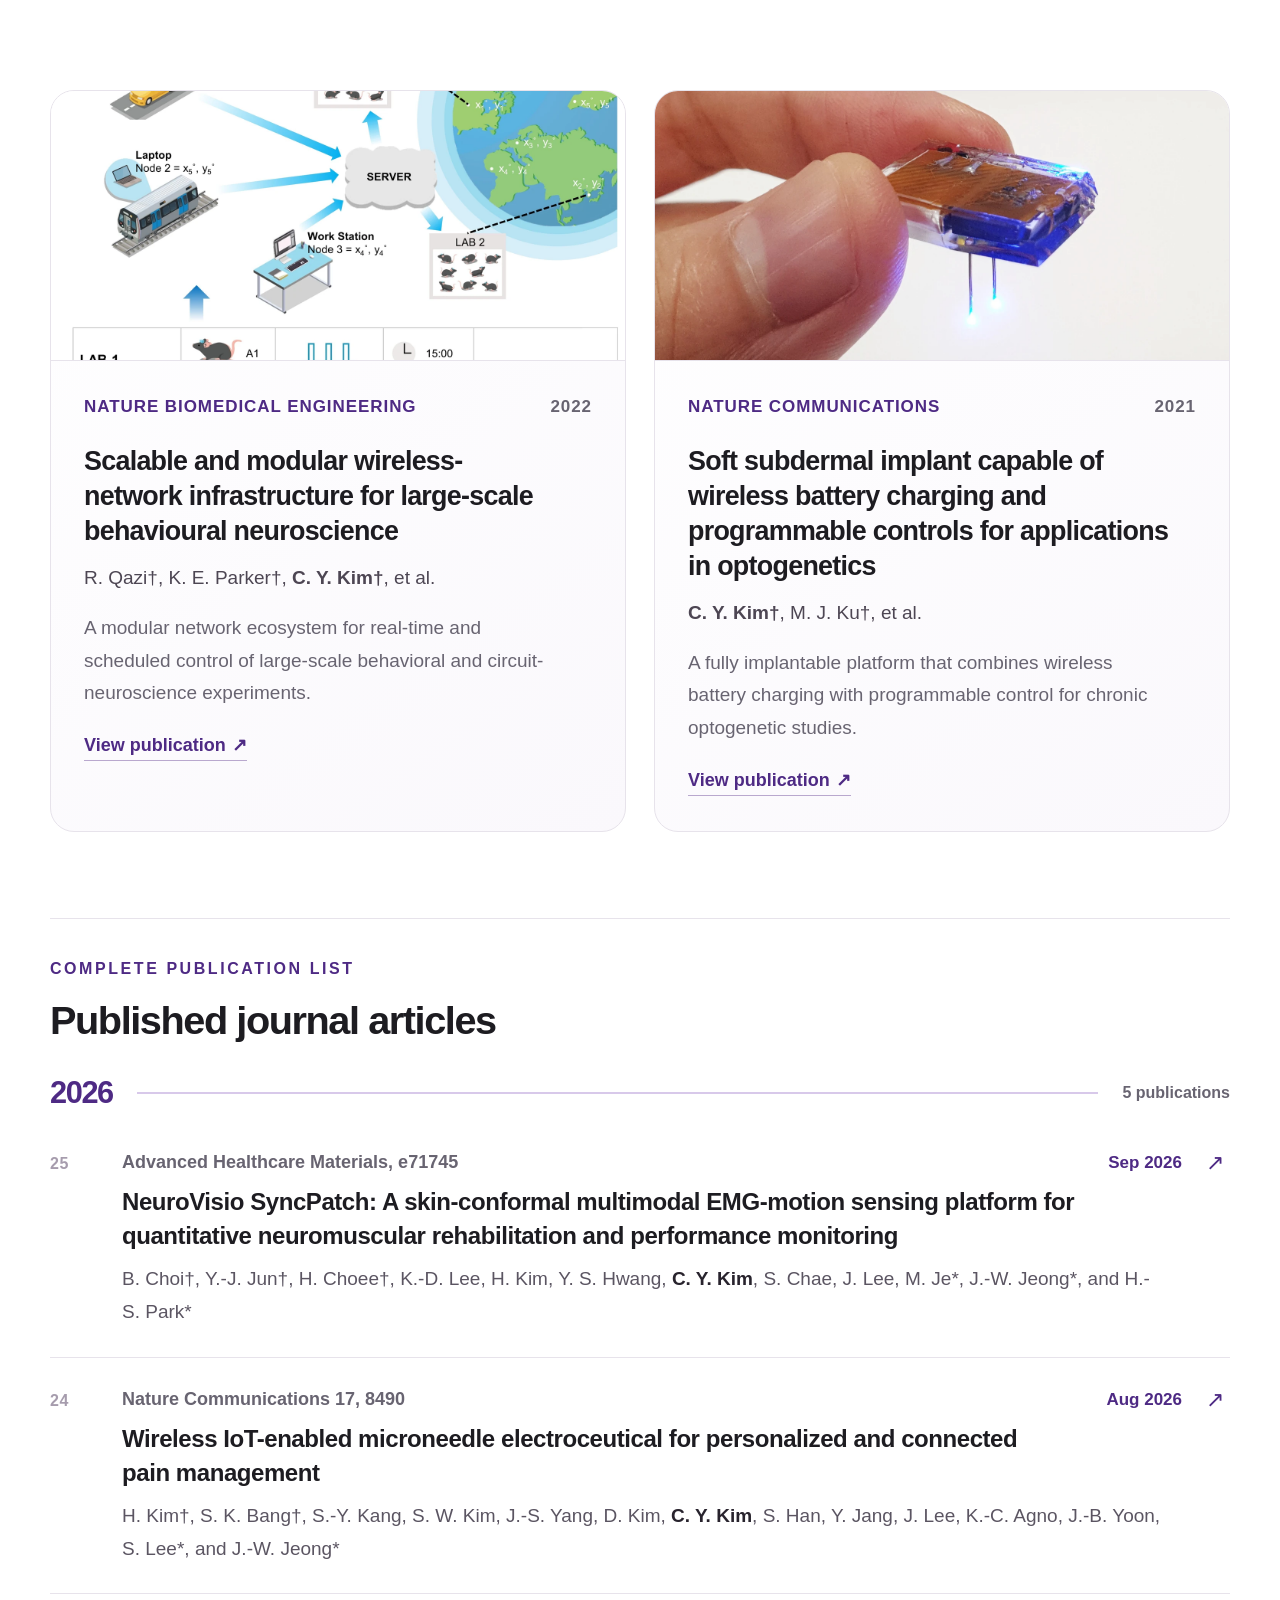
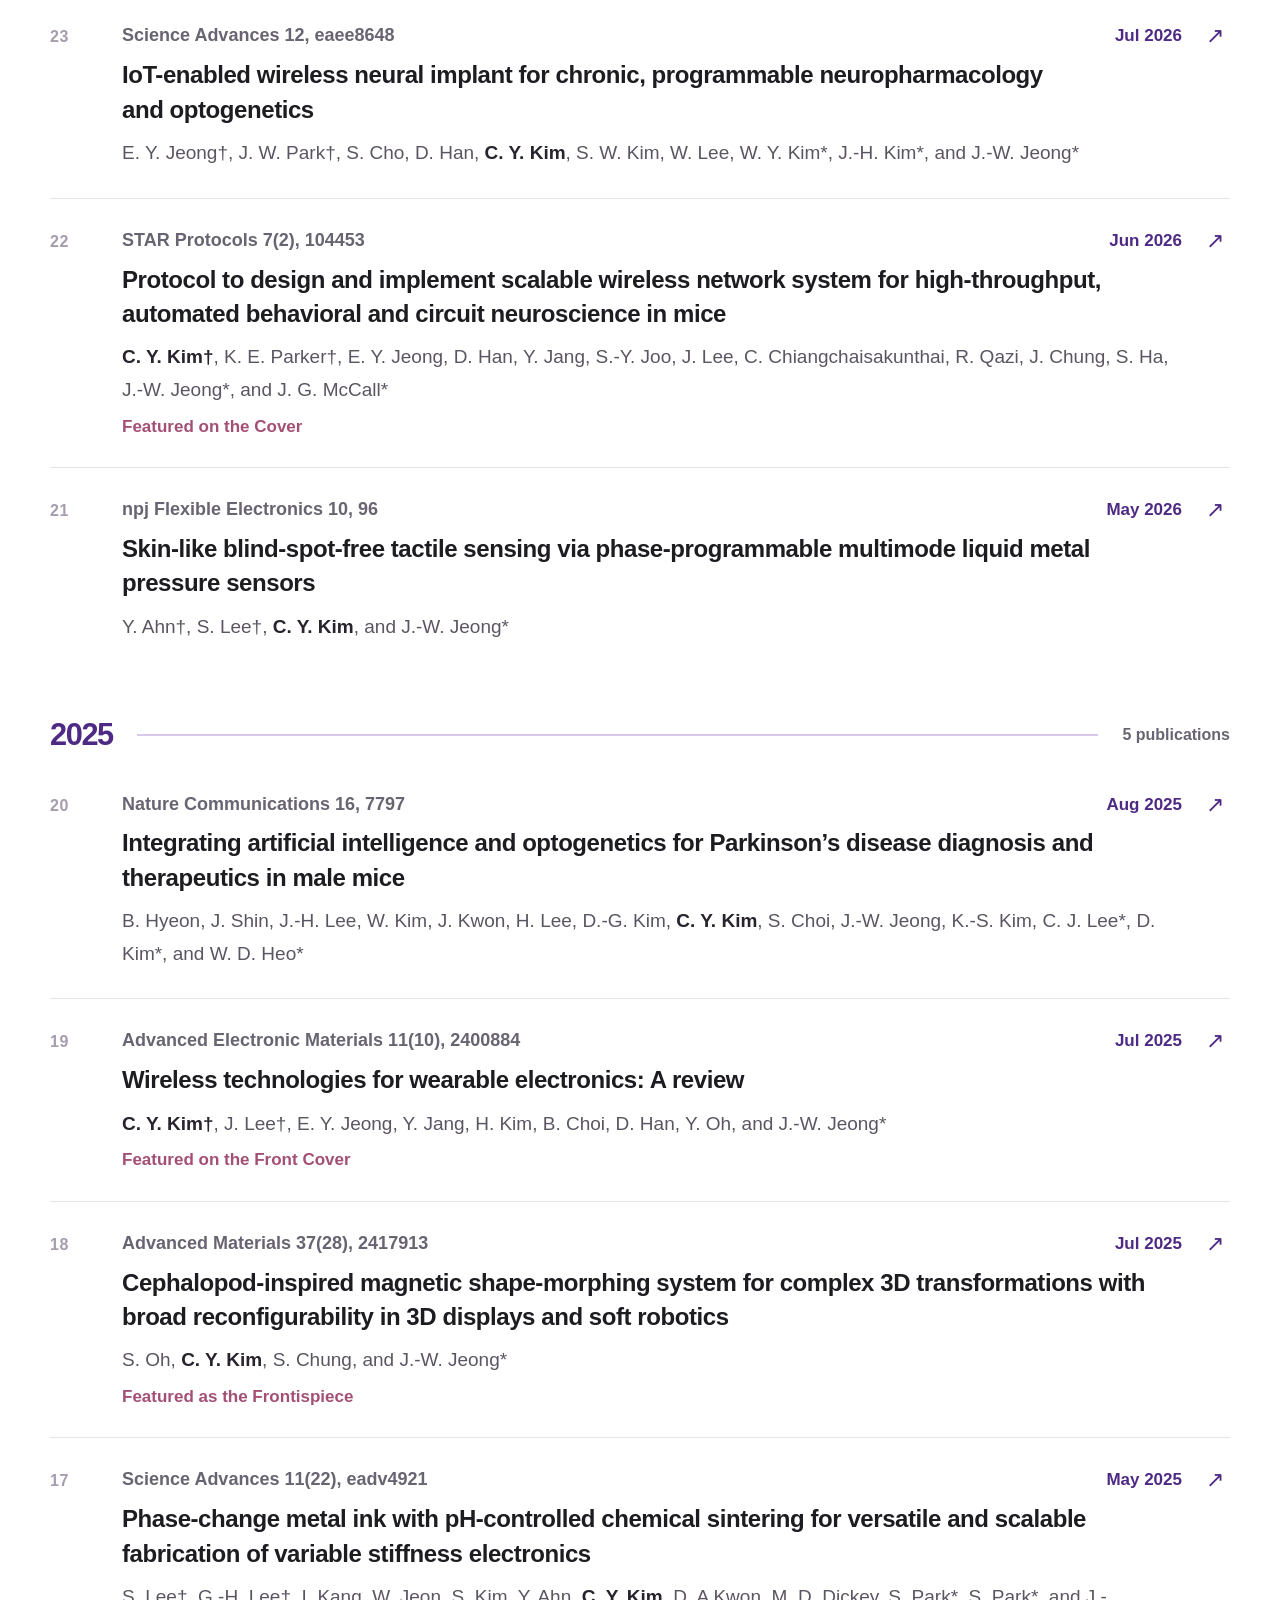
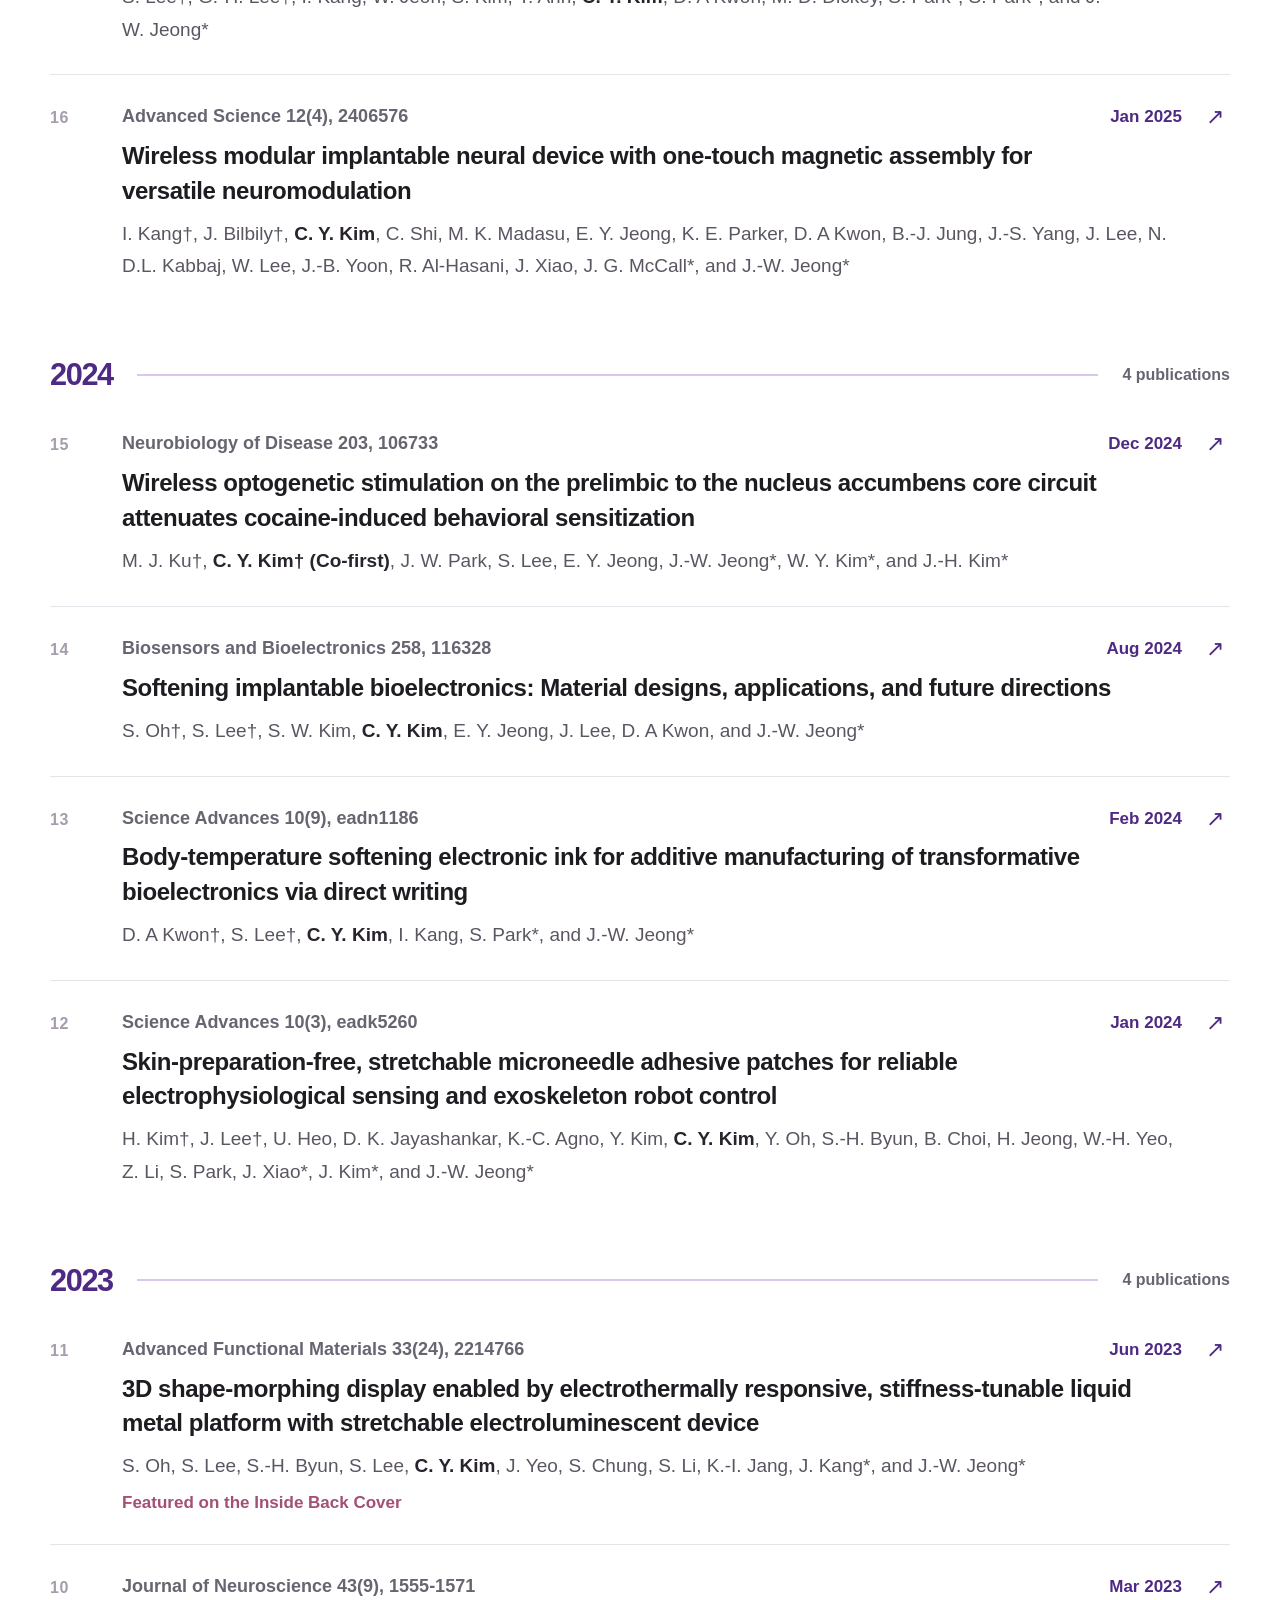
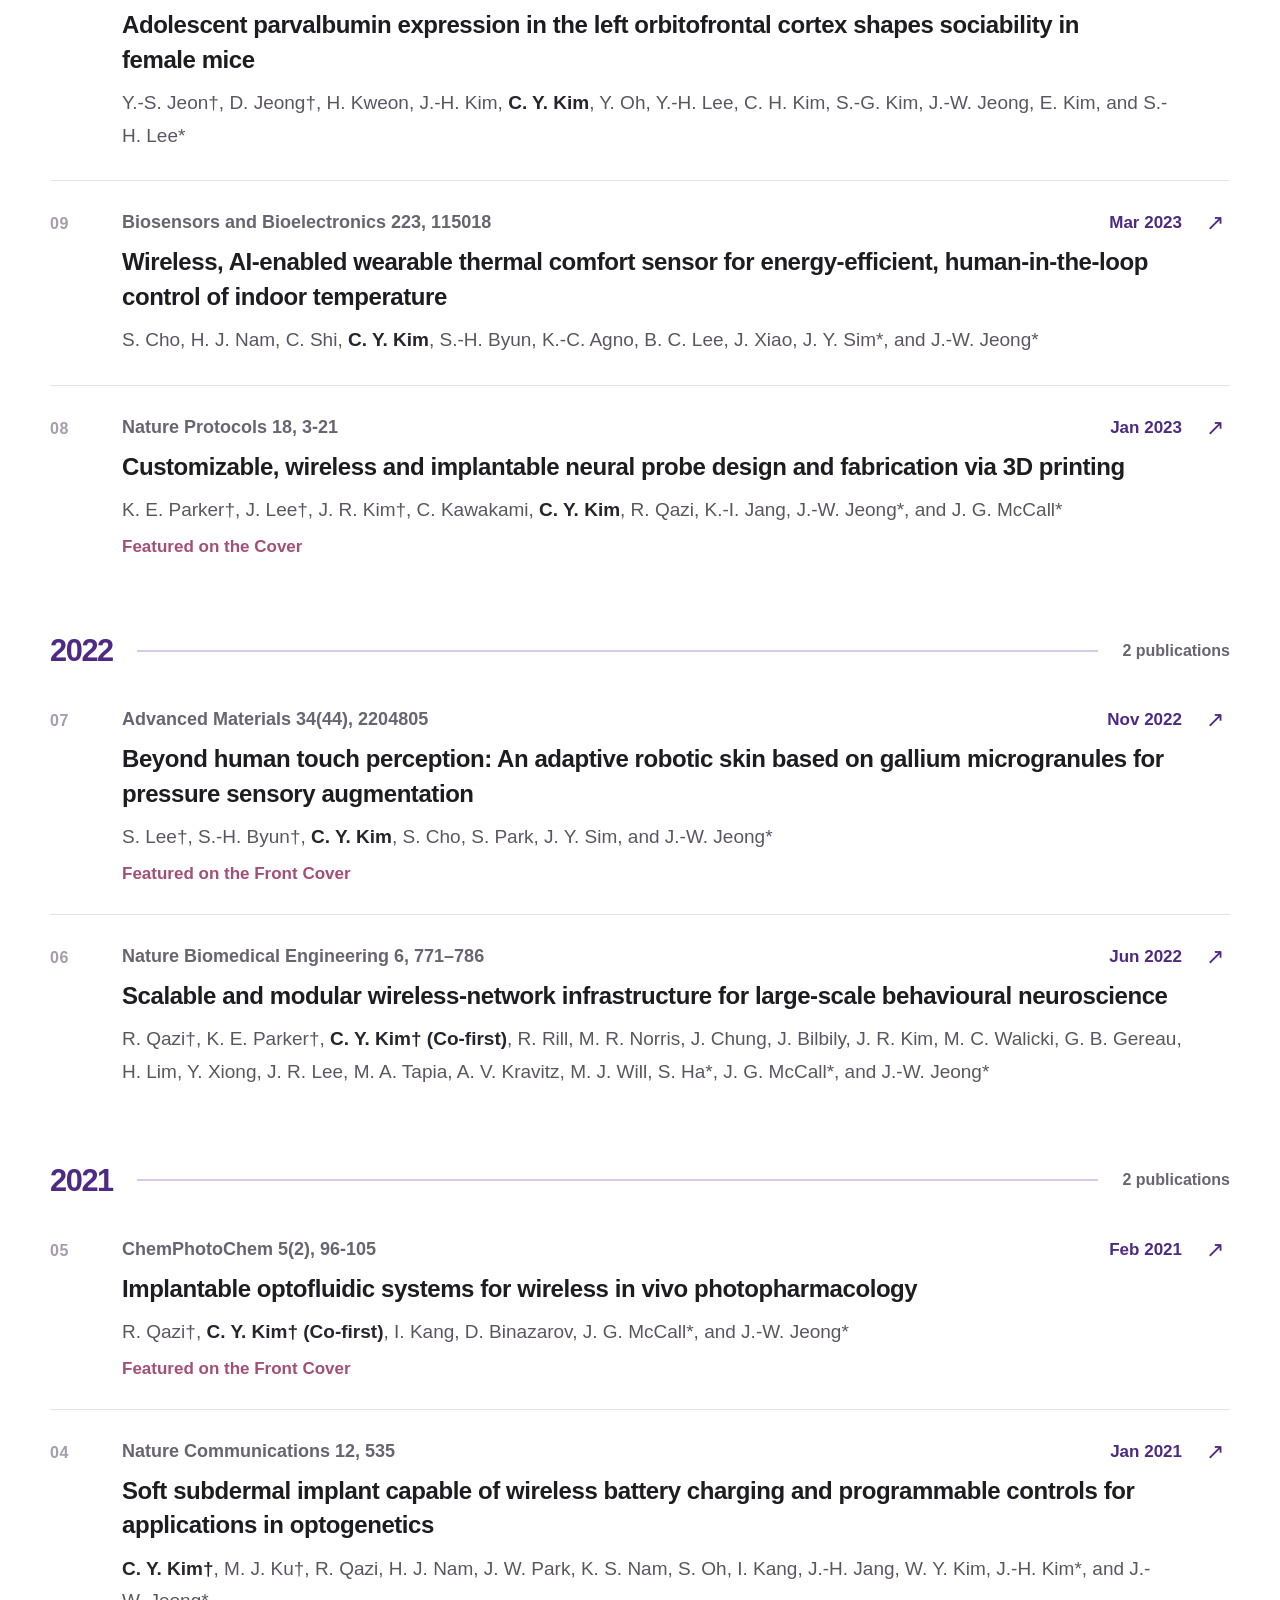
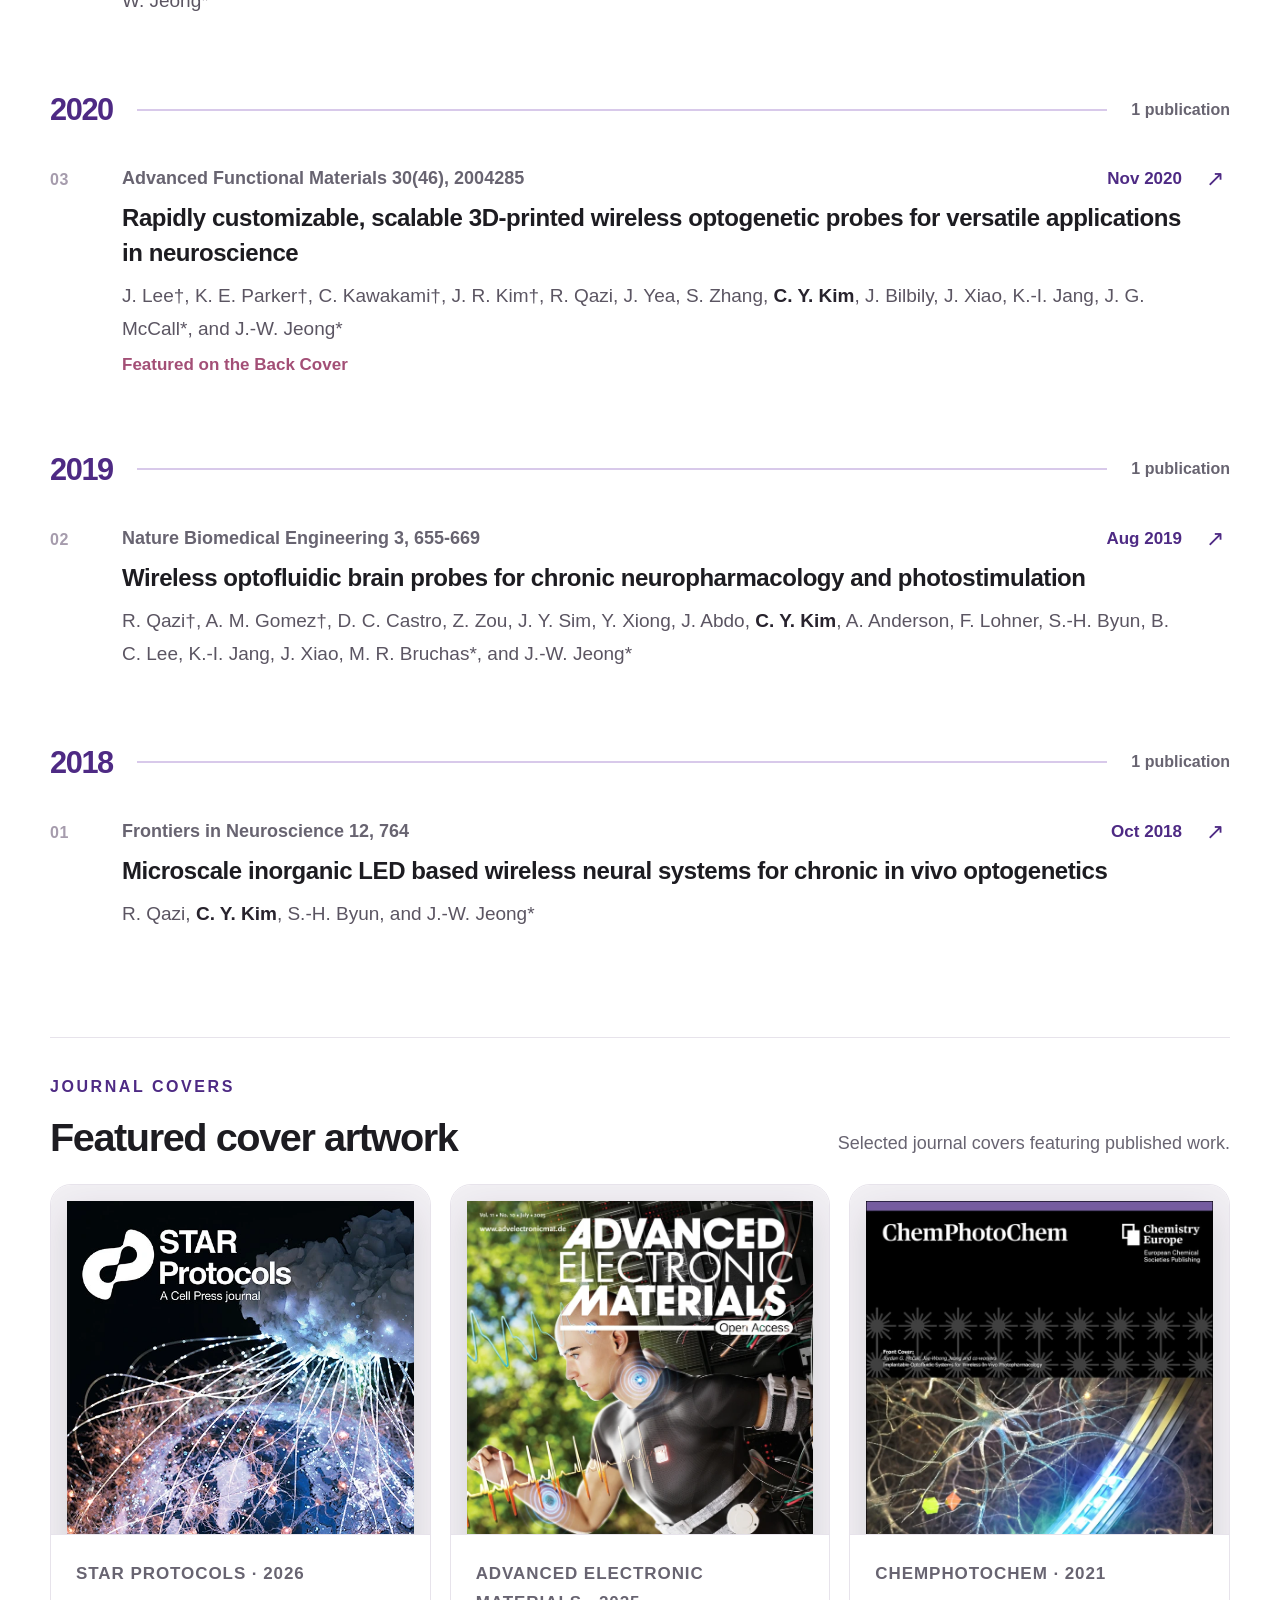
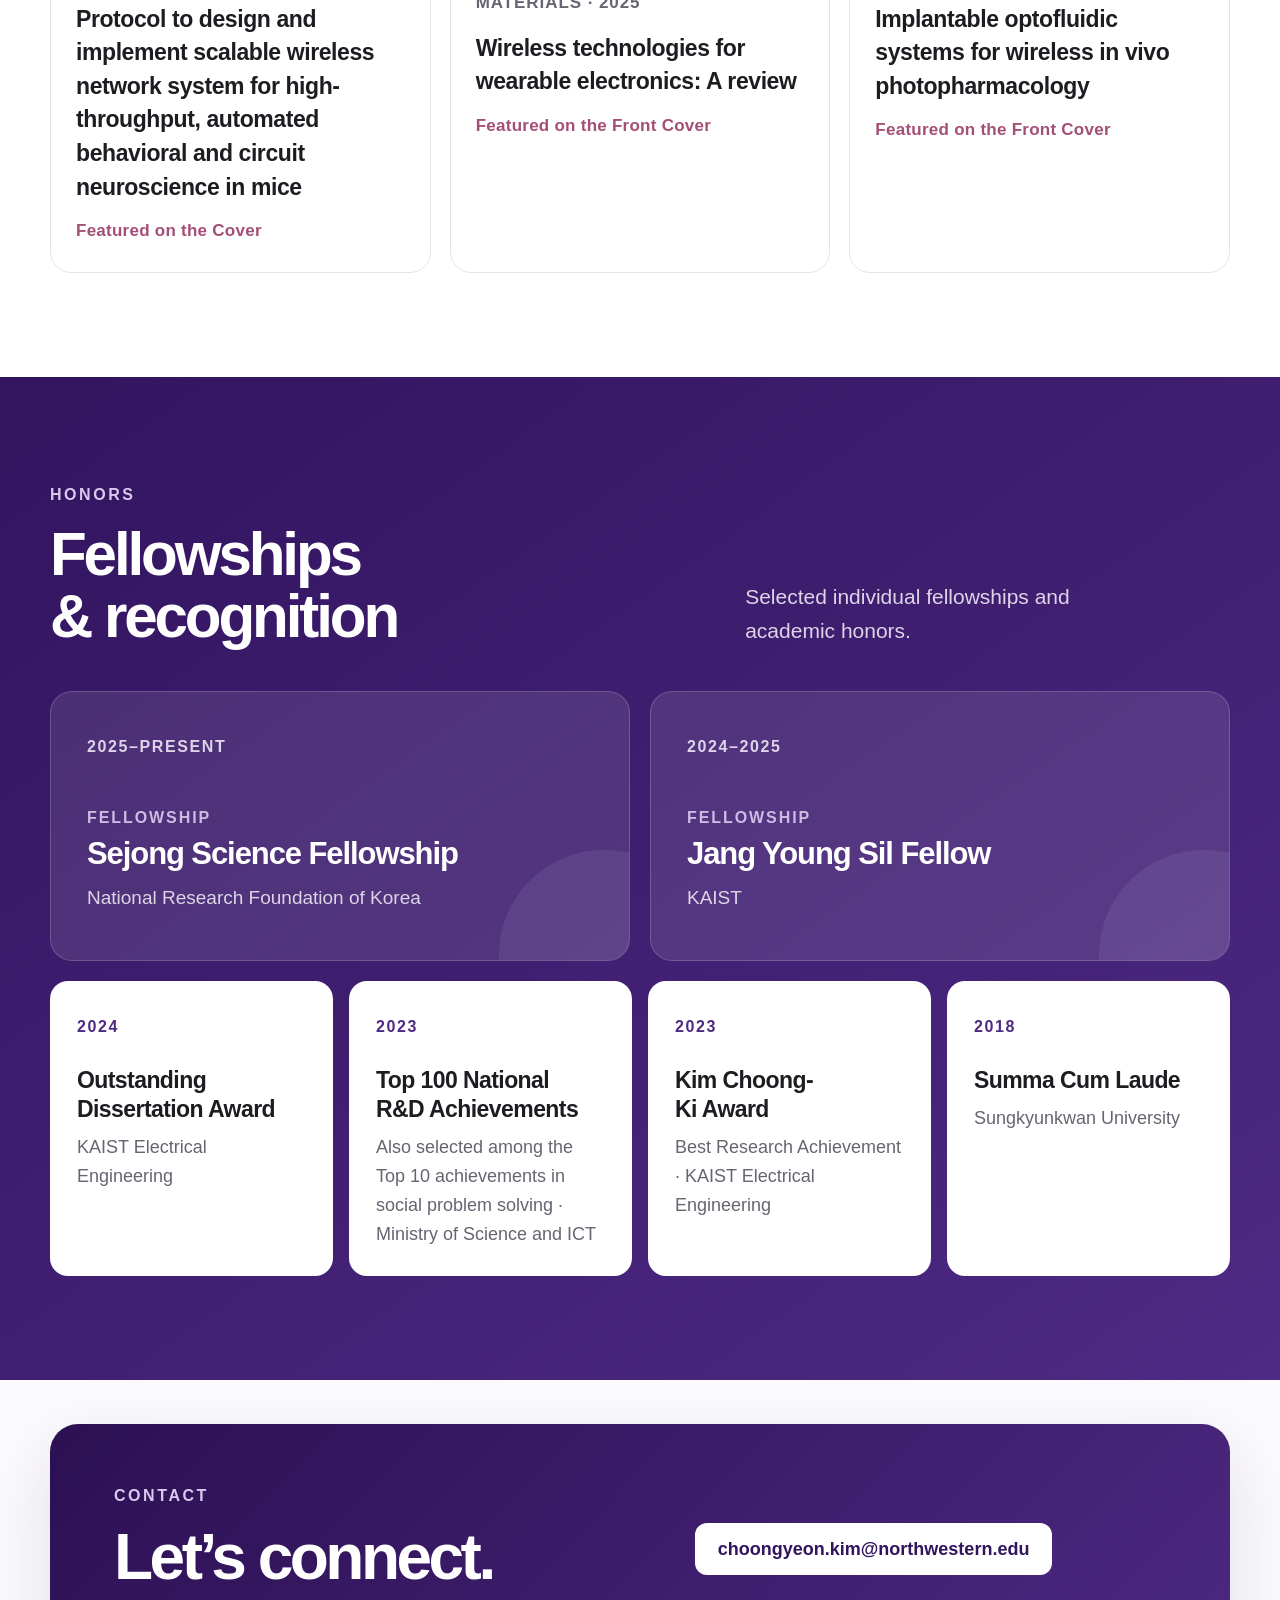
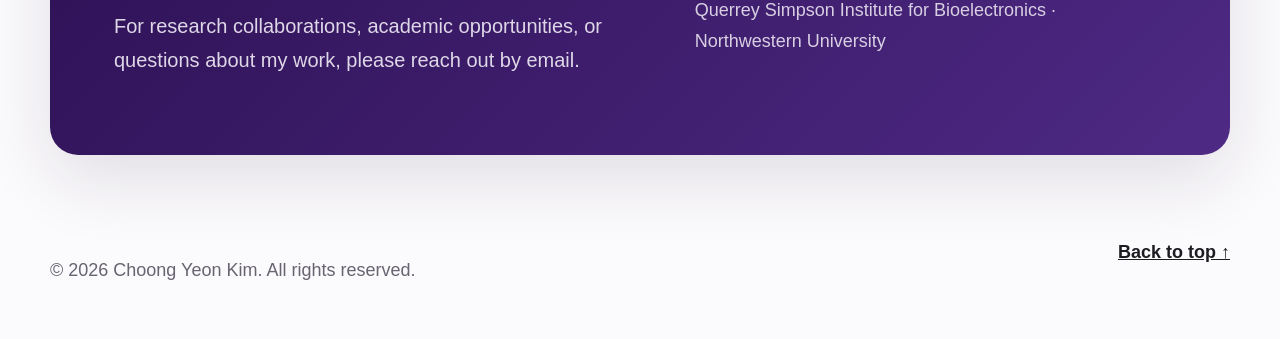
==== commit a6924706: "Add files via upload" ====
--- a/index.html
+++ b/index.html
@@ -444,6 +444,184 @@
   }
 }
 </style>
+<style id="site-layout-wrap-styles">
+/* Wrapping and academic-background refinement.
+   All changes stay in index.html; the existing assets remain reusable. */
+
+/* Keep each research topic together when it fits the available width. */
+.hero-topics {
+  display: flex;
+  flex-wrap: wrap;
+  align-items: baseline;
+  gap: 4px 24px;
+  overflow: hidden;
+  letter-spacing: .08em;
+  line-height: 1.6;
+}
+.hero-topics > .hero-topic {
+  position: relative;
+  flex: 0 1 auto;
+  min-width: 0;
+  max-width: 100%;
+  text-wrap: balance;
+}
+.hero-topics .hero-topic-divider {
+  position: absolute;
+  left: -15px;
+  top: 0;
+  letter-spacing: 0;
+}
+/* The divider sits in the inter-topic gap and is clipped at the start of a row. */
+.wrap-phrase {
+  display: inline-block;
+  max-width: 100%;
+  white-space: normal;
+  text-wrap: wrap;
+}
+
+/* Give the academic entries the full panel width. */
+.background-panel {
+  grid-template-columns: minmax(0, 1fr);
+  gap: 28px;
+}
+.background-title {
+  display: flex;
+  flex-wrap: wrap;
+  align-items: baseline;
+  justify-content: space-between;
+  gap: 10px 24px;
+}
+.background-title > .eyebrow {
+  margin: 0;
+}
+.background-title > p:last-child {
+  max-width: none;
+  margin: 0;
+}
+.background-items {
+  grid-template-columns: repeat(2, minmax(0, 1fr));
+  align-items: start;
+  gap: 30px 42px;
+}
+.background-items > article > .background-period {
+  display: block;
+  font-size: var(--cyk-font-label);
+  line-height: 1.5;
+}
+.background-items h4 {
+  margin: 5px 0 6px;
+  font-size: 23px;
+  line-height: 1.35;
+  letter-spacing: -.02em;
+  overflow-wrap: break-word;
+}
+.background-items .background-mentor,
+.background-items .background-distinction {
+  margin-top: 6px;
+}
+.background-items .background-distinction {
+  color: var(--purple);
+  font-weight: 650;
+}
+/* Date styling in the original stylesheet must not affect phrase/name spans. */
+.background-items .wrap-phrase {
+  color: inherit;
+  font-size: inherit;
+  font-weight: inherit;
+  line-height: inherit;
+  letter-spacing: inherit;
+  text-transform: none;
+}
+
+/* Balance short headings; keep longer titles and paragraphs flowing naturally.
+   Browsers without these text-wrap values retain normal word wrapping. */
+.hero h1,
+.section-heading h2,
+.section-title-row h2,
+.background-title > .eyebrow,
+.background-items h4,
+.research-area-body h3,
+.publication-subheading h3,
+.complete-publications-heading h3,
+.cover-gallery-heading h3,
+.honor-feature h3,
+.honor-card h3,
+.contact-card h2,
+.portrait-note strong,
+.featured-publication-meta > span:first-child,
+.cover-journal {
+  text-wrap: balance;
+}
+.hero-role,
+.hero-lead,
+.about-lead,
+.section-summary,
+.background-title > p:last-child,
+.background-items p,
+.research-area-body > p,
+.publication-subheading > p,
+.cover-gallery-heading > p,
+.featured-publication-body h4,
+.featured-publication-authors,
+.featured-publication-summary,
+.cover-card-body h4,
+.cover-feature-note,
+#journal-articles-by-year .pub-main h5,
+#journal-articles-by-year .pub-journal,
+#journal-articles-by-year .pub-authors,
+#journal-articles-by-year .pub-feature-note,
+.honor-feature > p:last-child,
+.honor-card p,
+.contact-card p:not(.eyebrow),
+.footer-inner p {
+  text-wrap: pretty;
+}
+.hero-copy,
+.section-title-row > div,
+.section-summary,
+.research-area-card,
+.featured-publication-card,
+.cover-card,
+.honor-card,
+.contact-card > div {
+  min-width: 0;
+}
+
+@media (max-width: 980px) {
+  .section-title-row,
+  .publication-subheading,
+  .cover-gallery-heading {
+    flex-direction: column;
+    align-items: flex-start;
+    gap: 20px;
+  }
+  .section-summary {
+    max-width: 100%;
+  }
+  .cover-gallery {
+    grid-template-columns: repeat(2, minmax(0, 1fr));
+  }
+}
+
+@media (max-width: 760px) {
+  .background-title {
+    flex-direction: column;
+    align-items: flex-start;
+  }
+  .background-items {
+    grid-template-columns: minmax(0, 1fr);
+    gap: 25px;
+  }
+  .background-items h4 {
+    font-size: 22px;
+  }
+  .cover-gallery,
+  .honor-grid,
+  .honors-featured {
+    grid-template-columns: minmax(0, 1fr);
+  }
+}
+</style>
 </head>
 <body id="top">
 <a class="skip-link" href="#main">Skip to content</a>
@@ -473,9 +651,12 @@
 <div aria-hidden="true" class="hero-orb hero-orb-two"></div>
 <div class="container hero-grid">
 <div class="hero-copy reveal">
-<p class="eyebrow">Implantable neural interfaces · Wireless bioelectronics</p>
+<p class="eyebrow hero-topics">
+<span class="hero-topic">Implantable neural interfaces</span>
+<span class="hero-topic"><span aria-hidden="true" class="hero-topic-divider">·</span>Wireless bioelectronics</span>
+</p>
 <h1 id="hero-title">Choong Yeon Kim, <span>Ph.D.</span></h1>
-<p class="hero-role">Postdoctoral Scholar at Northwestern University</p>
+<p class="hero-role">Postdoctoral Scholar at <span class="wrap-phrase">Northwestern University</span></p>
 <p class="hero-lead">Developing implantable neural interfaces and wireless bioelectronic systems for precise sensing, modulation, and connected biomedical applications.</p>
 <div class="hero-actions">
 <a class="button button-primary" href="#research">Explore research areas</a>
@@ -522,31 +703,35 @@
 </div>
 </div>
 </div>
-<div class="background-panel reveal">
+<div aria-labelledby="academic-background-title" class="background-panel reveal" role="group">
 <div class="background-title">
-<p class="eyebrow">Academic background</p>
-<p>Selected appointments and training; full details are available in the CV.</p>
+<h3 class="eyebrow" id="academic-background-title">Academic background</h3>
+<p>Education and research appointments.</p>
 </div>
 <div class="background-items">
 <article>
-<span>2026–Present</span>
-<h3>Northwestern University</h3>
-<p>Postdoctoral Scholar · Prof. John A. Rogers</p>
+<span class="background-period">2026–Present</span>
+<h4>Northwestern University</h4>
+<p>Postdoctoral Scholar</p>
+<p class="background-mentor">Supervisor: <span class="wrap-phrase">Prof. John A. Rogers</span></p>
 </article>
 <article>
-<span>2024–Present</span>
-<h3>KAIST</h3>
-<p>Postdoctoral Scholar · Prof. Jae-Woong Jeong</p>
+<span class="background-period">2024–Present</span>
+<h4>KAIST</h4>
+<p>Postdoctoral Scholar</p>
+<p class="background-mentor">Supervisor: <span class="wrap-phrase">Prof. Jae-Woong Jeong</span></p>
 </article>
 <article>
-<span>2023</span>
-<h3>Stanford University</h3>
-<p>Visiting Researcher · Prof. Zhenan Bao</p>
+<span class="background-period">2018–2024</span>
+<h4>KAIST</h4>
+<p>Ph.D. in <span class="wrap-phrase">Electrical Engineering</span></p>
+<p class="background-mentor">Advisor: <span class="wrap-phrase">Prof. Jae-Woong Jeong</span></p>
 </article>
 <article>
-<span>2018–2024</span>
-<h3>KAIST</h3>
-<p>Ph.D. in Electrical Engineering</p>
+<span class="background-period">2014–2018</span>
+<h4>Sungkyunkwan University</h4>
+<p>B.Sc. in <span class="wrap-phrase">Electronic and</span> <span class="wrap-phrase">Electrical Engineering</span></p>
+<p class="background-distinction">Summa Cum Laude</p>
 </article>
 </div>
 </div>
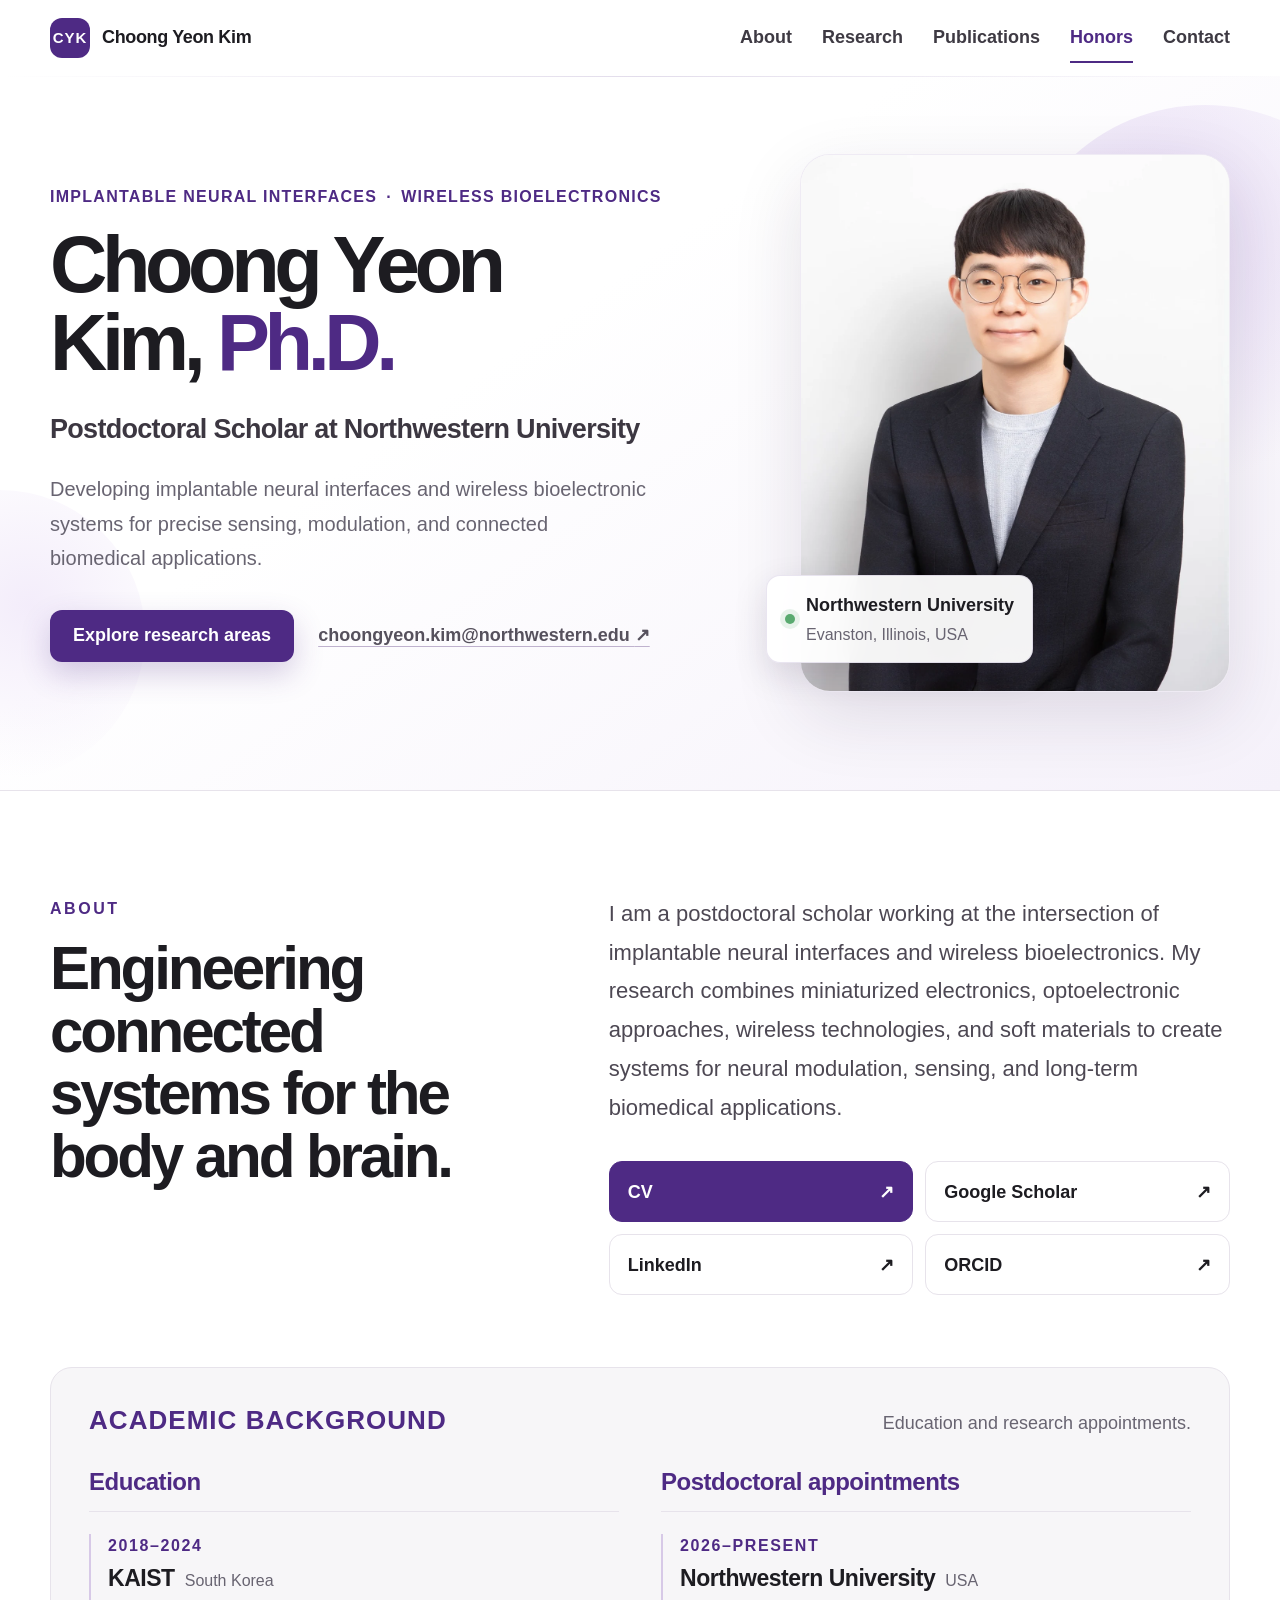
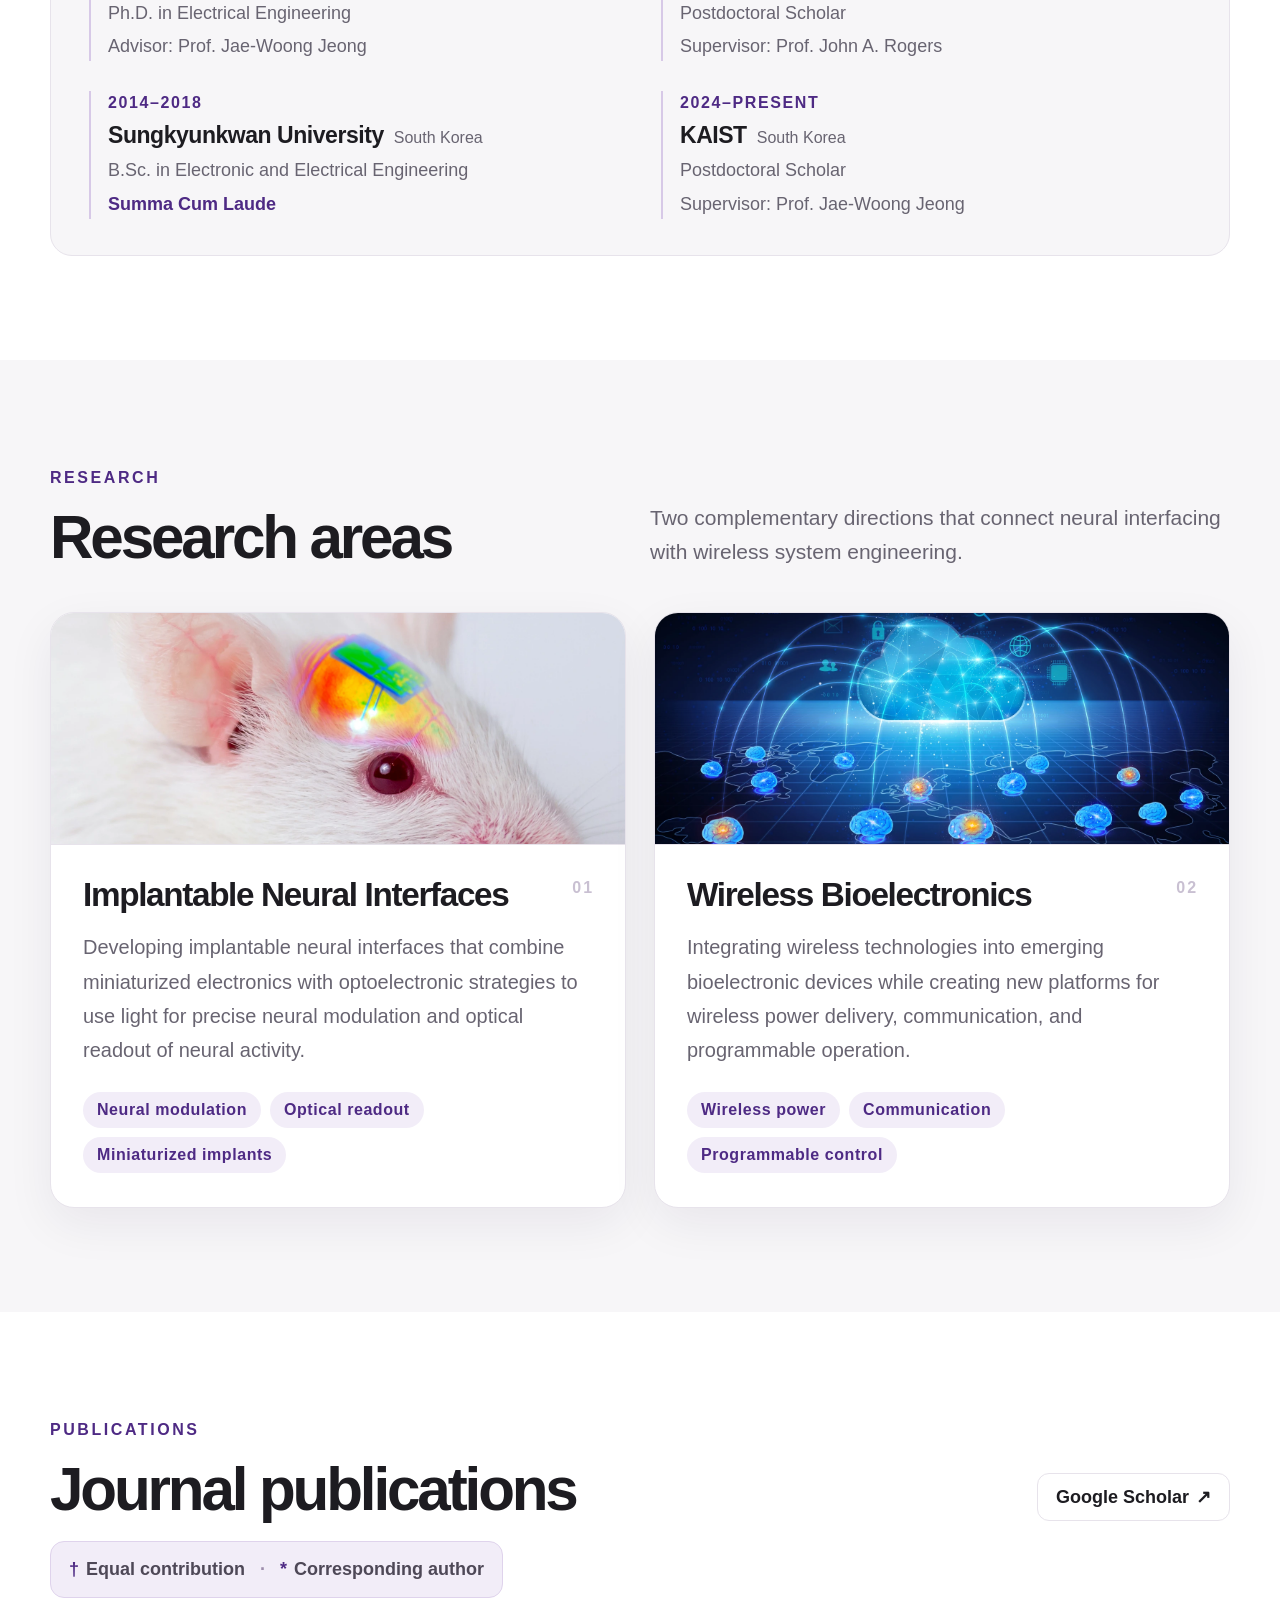
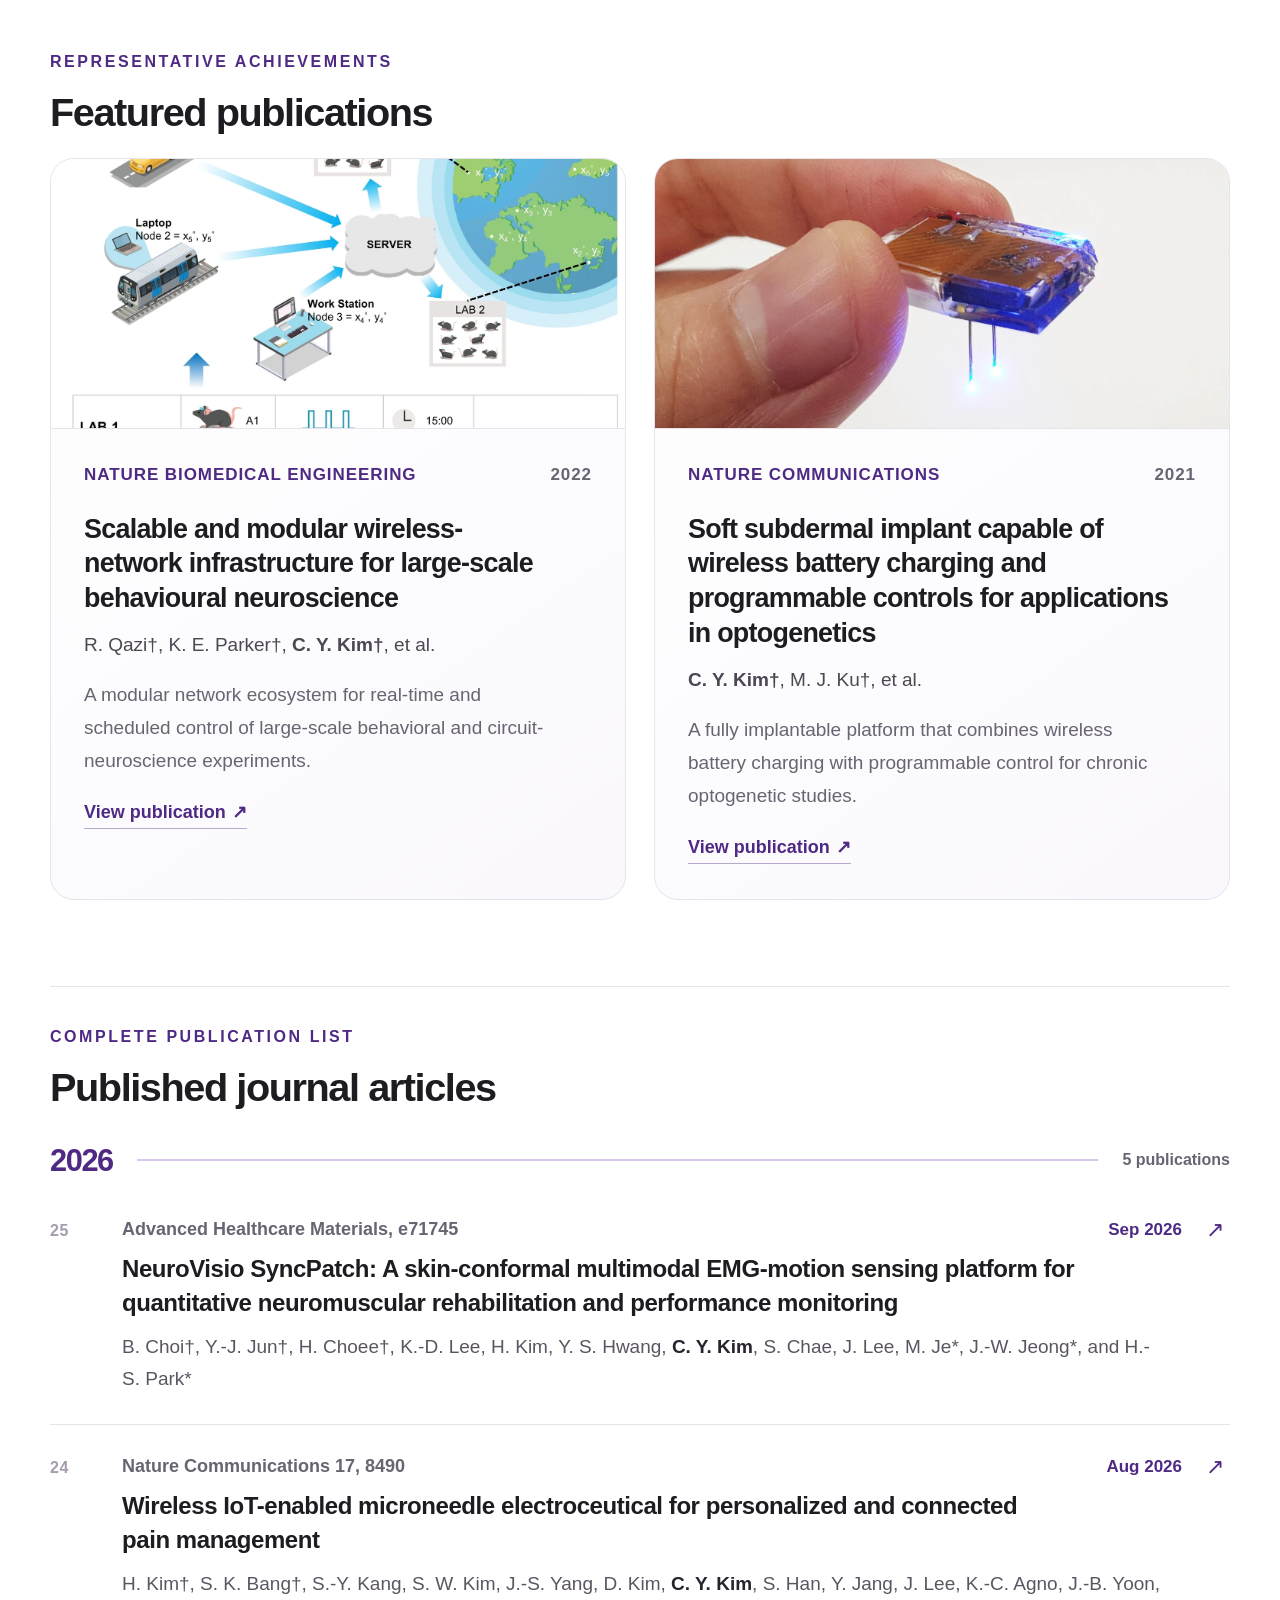
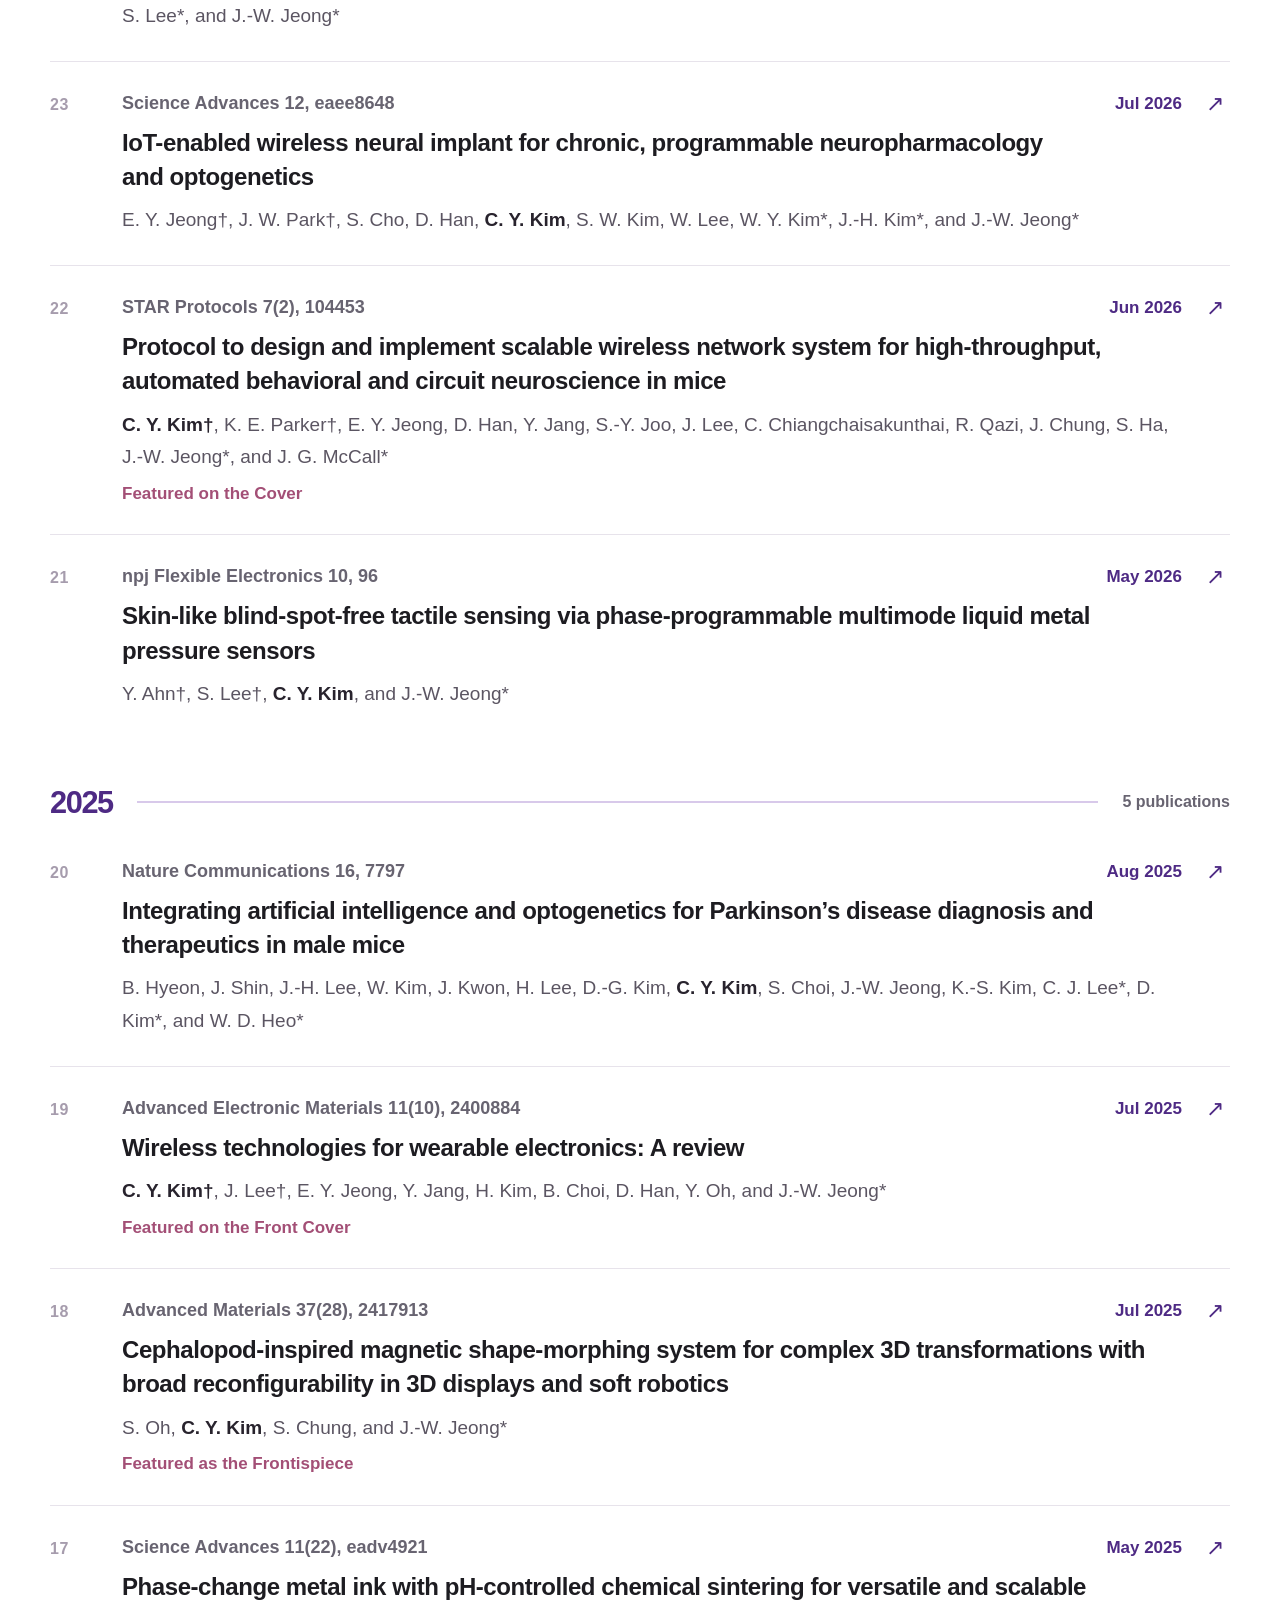
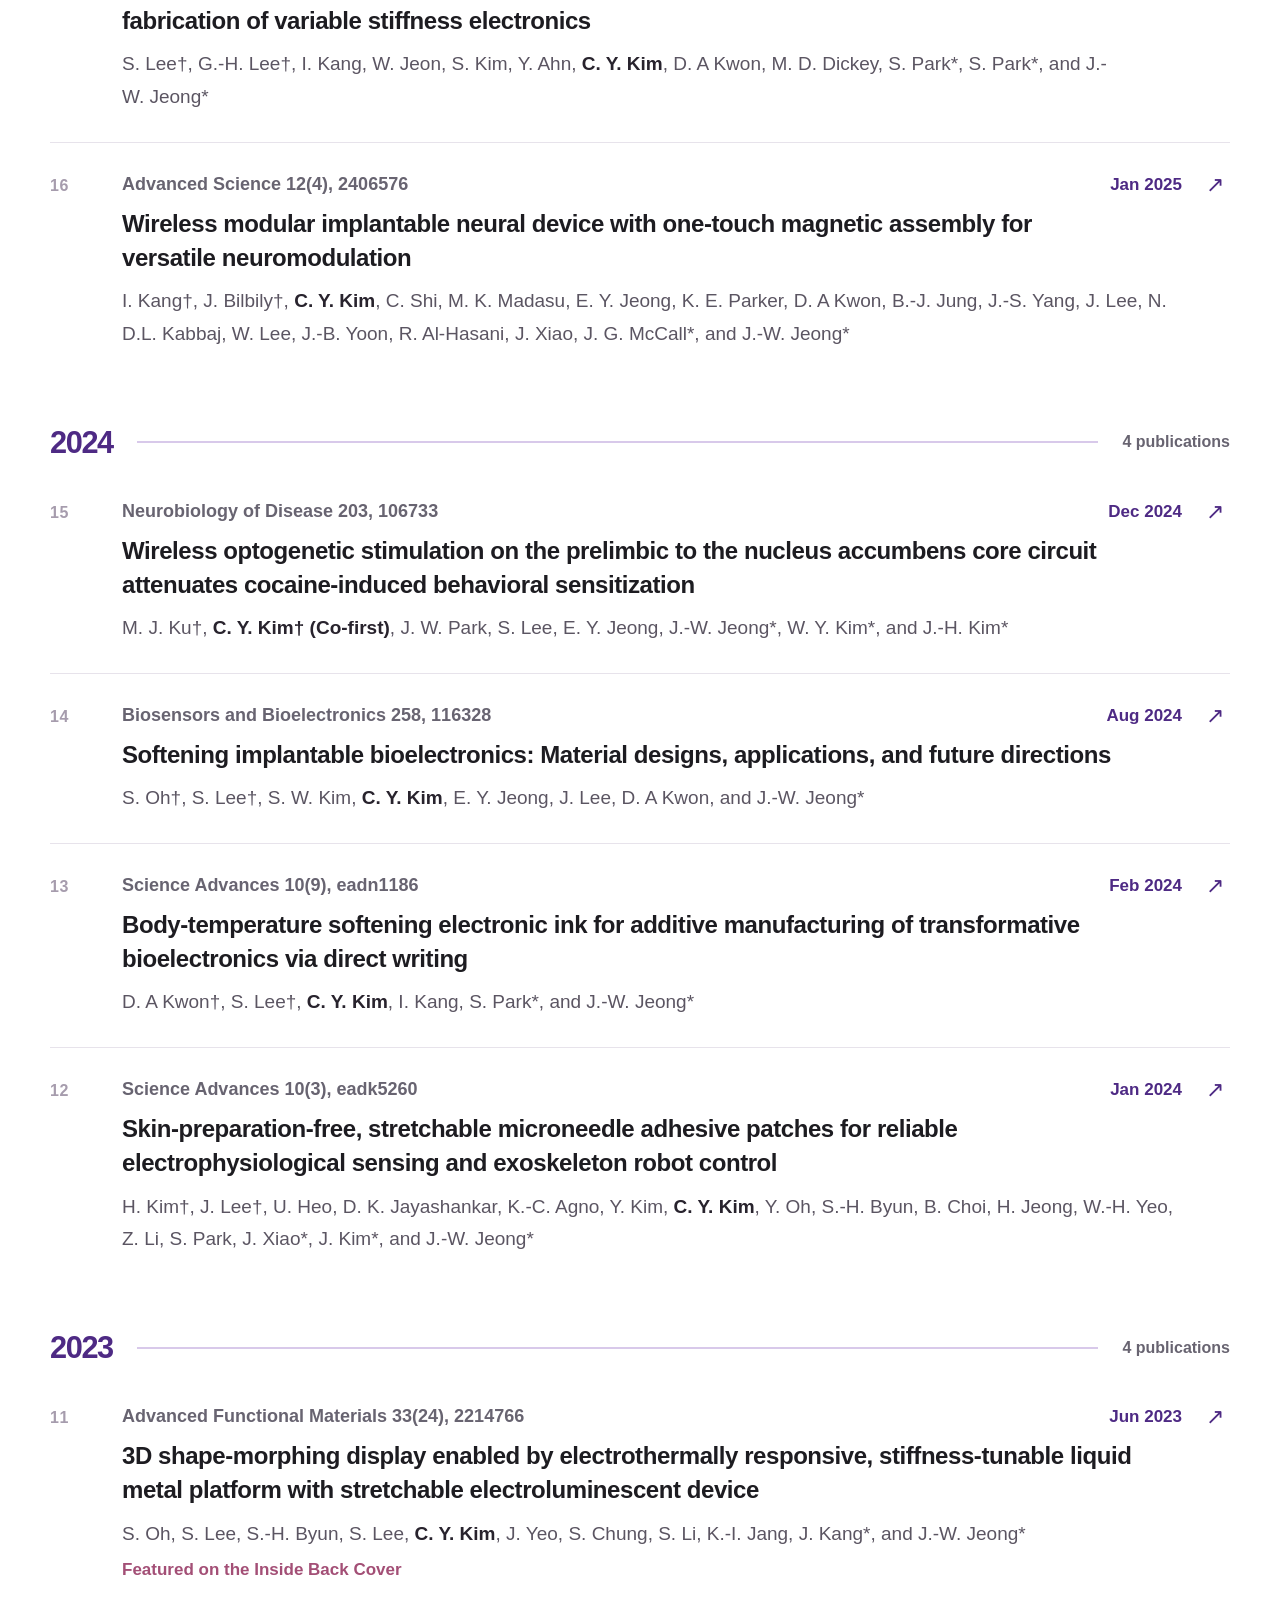
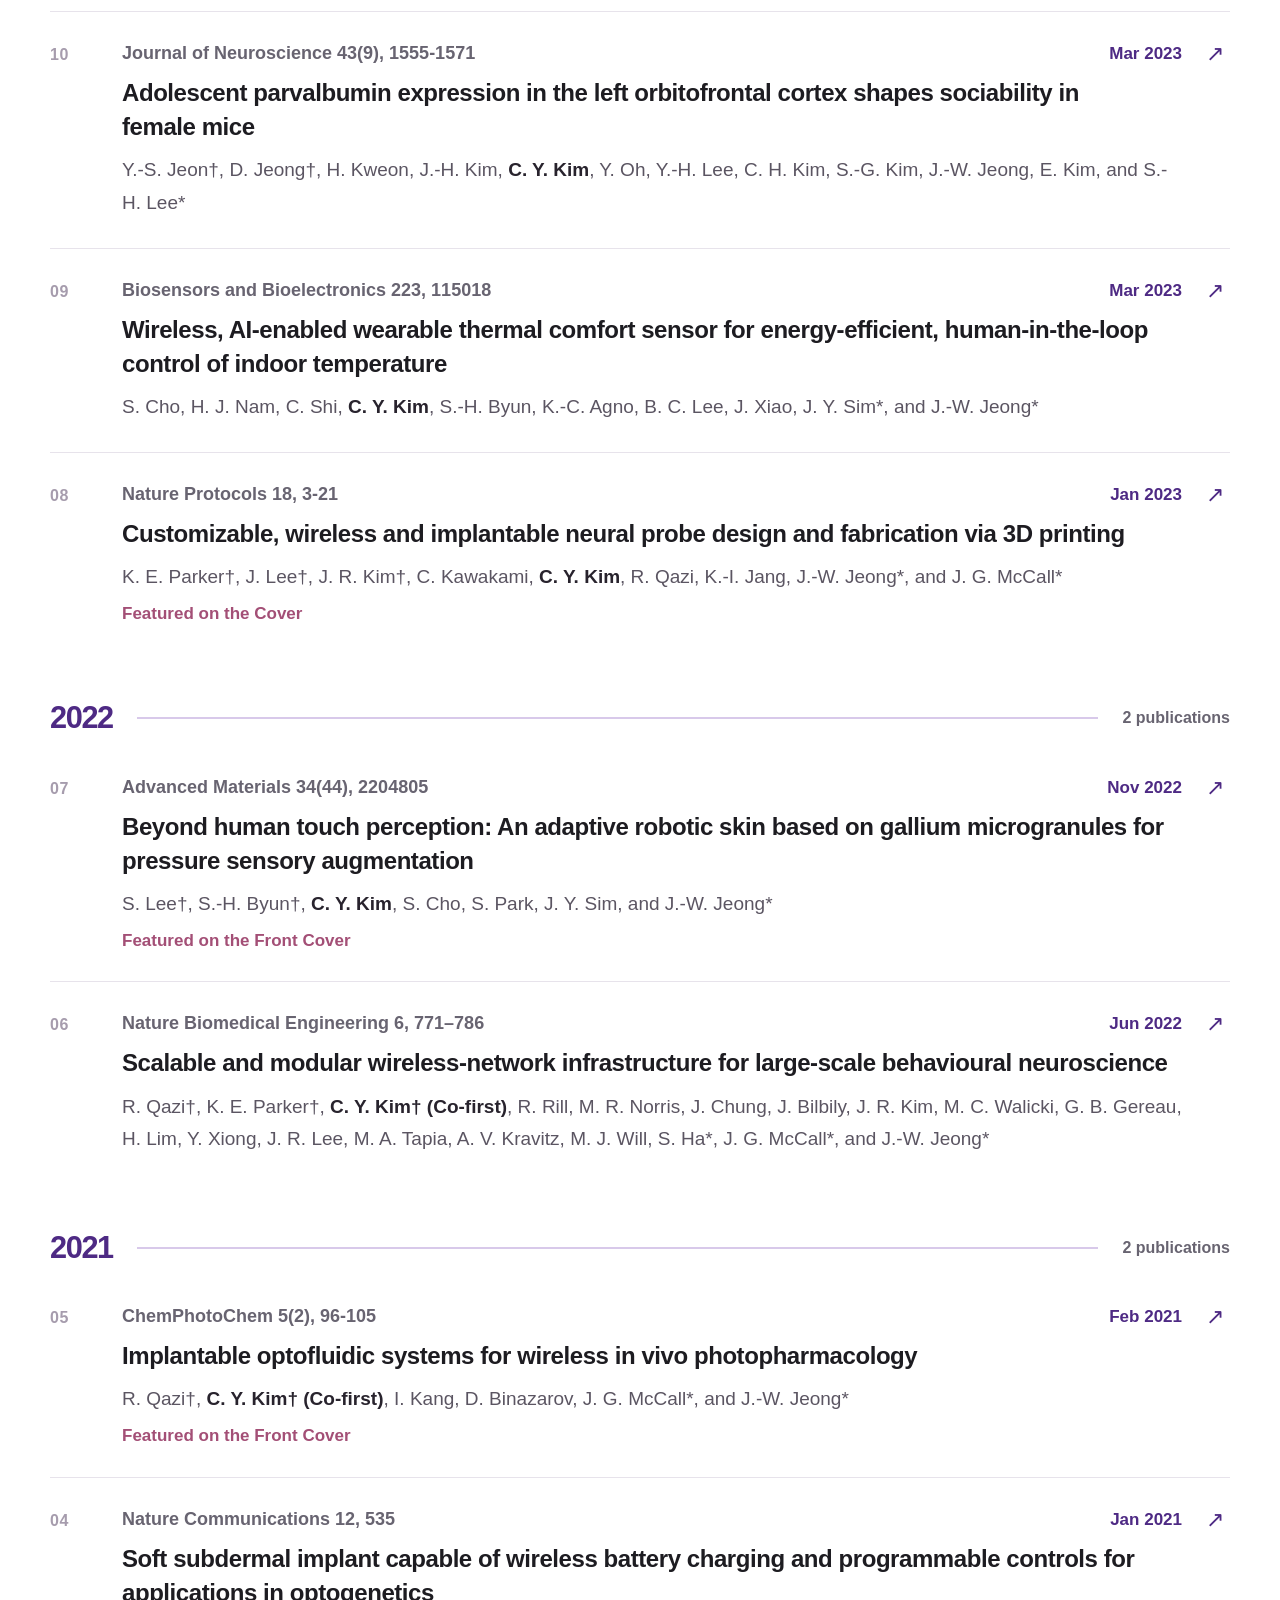
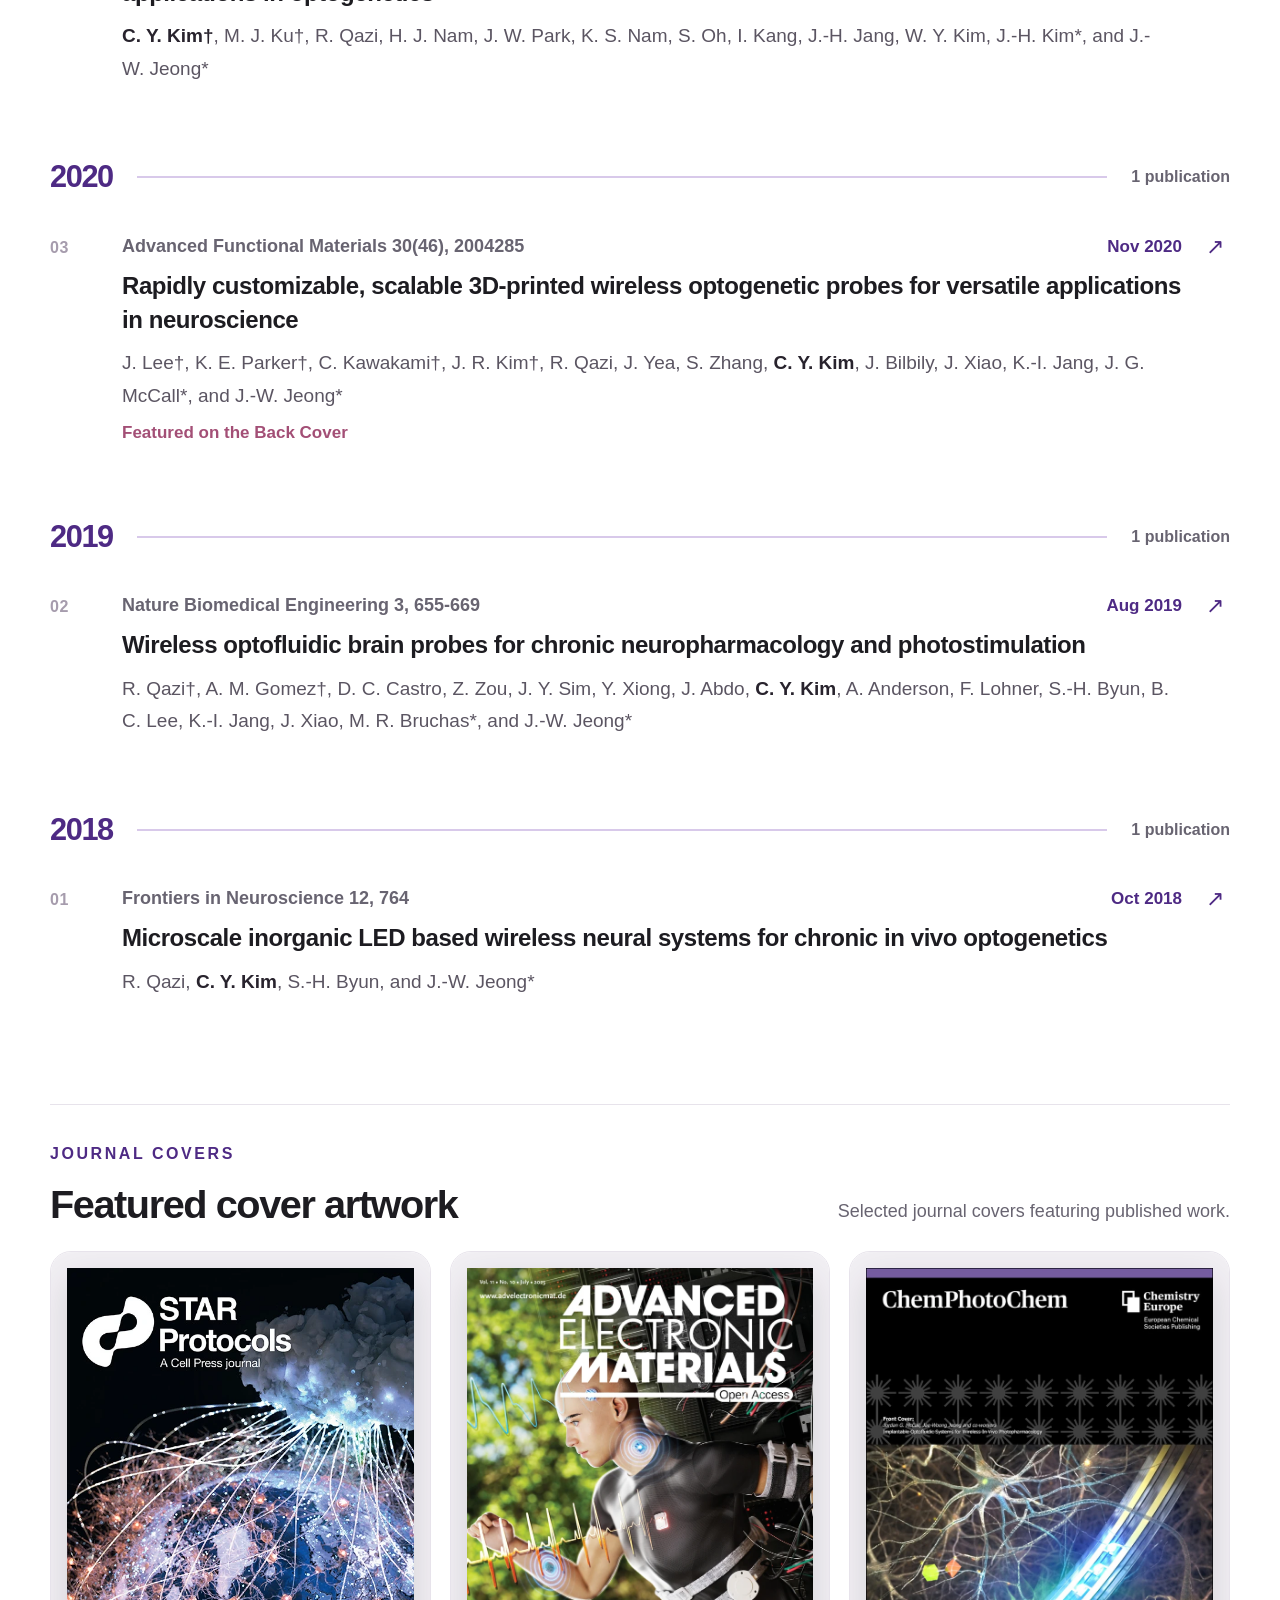
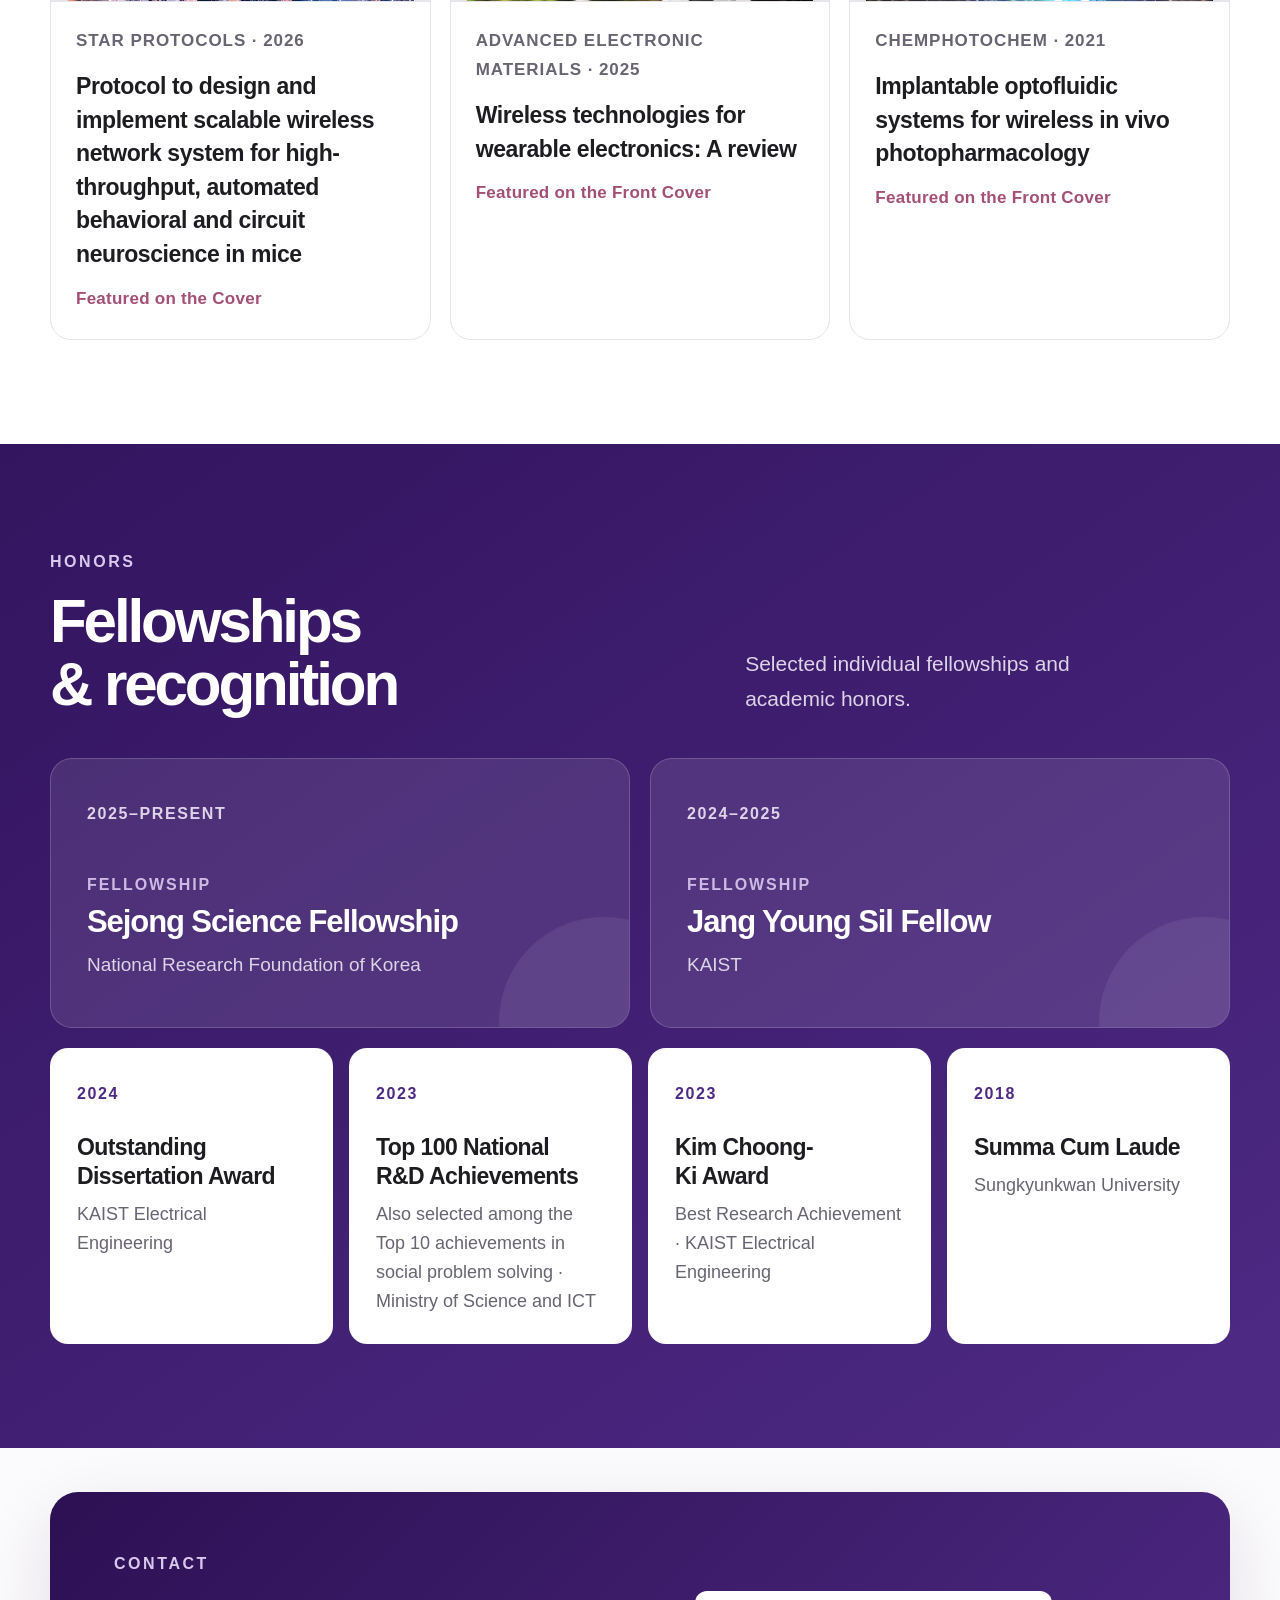
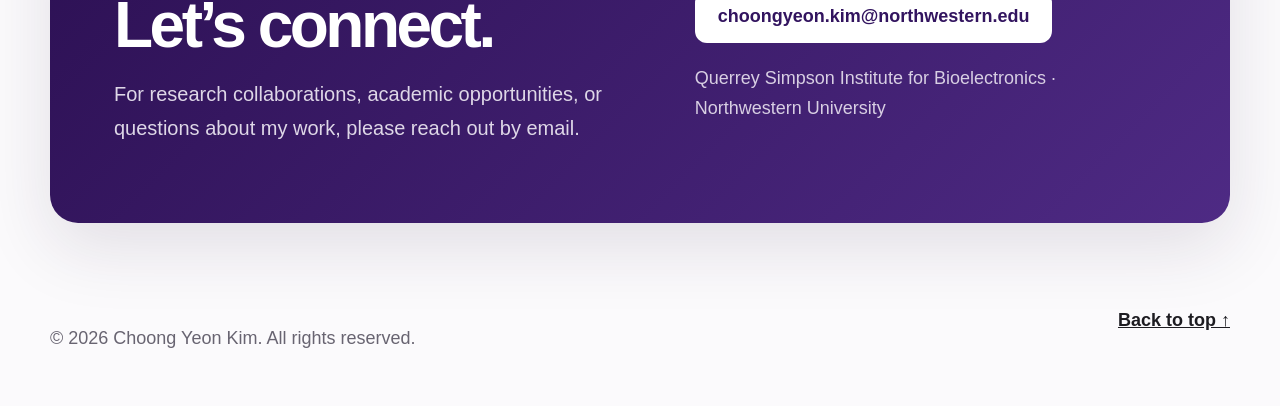
==== commit e23fc981: "Add files via upload" ====
--- a/index.html
+++ b/index.html
@@ -498,18 +498,56 @@
   max-width: none;
   margin: 0;
 }
-.background-items {
+.background-columns {
+  display: grid;
   grid-template-columns: repeat(2, minmax(0, 1fr));
   align-items: start;
-  gap: 30px 42px;
+  gap: 42px;
+}
+.background-group {
+  min-width: 0;
+}
+.background-group-title {
+  margin: 0 0 22px;
+  padding-bottom: 12px;
+  border-bottom: 1px solid var(--line);
+  color: var(--purple);
+  font-size: 24px;
+  font-weight: 750;
+  line-height: 1.35;
+  letter-spacing: -.02em;
+  text-wrap: balance;
+}
+.background-items {
+  grid-template-columns: minmax(0, 1fr);
+  align-items: start;
+  gap: 30px;
+}
+.background-school {
+  display: flex;
+  flex-wrap: wrap;
+  align-items: baseline;
+  gap: 2px 10px;
+  min-width: 0;
+  margin: 5px 0 6px;
+}
+.background-items .background-country {
+  color: var(--muted);
+  font-size: var(--cyk-font-label);
+  font-weight: 500;
+  line-height: 1.5;
+  letter-spacing: normal;
+  text-transform: none;
+  white-space: nowrap;
 }
 .background-items > article > .background-period {
   display: block;
   font-size: var(--cyk-font-label);
   line-height: 1.5;
 }
-.background-items h4 {
-  margin: 5px 0 6px;
+.background-school h5 {
+  max-width: 100%;
+  margin: 0;
   font-size: 23px;
   line-height: 1.35;
   letter-spacing: -.02em;
@@ -539,7 +577,7 @@
 .section-heading h2,
 .section-title-row h2,
 .background-title > .eyebrow,
-.background-items h4,
+.background-school h5,
 .research-area-body h3,
 .publication-subheading h3,
 .complete-publications-heading h3,
@@ -604,6 +642,13 @@
 }
 
 @media (max-width: 760px) {
+  .background-columns {
+    grid-template-columns: minmax(0, 1fr);
+    gap: 34px;
+  }
+  .background-group-title {
+    font-size: 23px;
+  }
   .background-title {
     flex-direction: column;
     align-items: flex-start;
@@ -612,7 +657,7 @@
     grid-template-columns: minmax(0, 1fr);
     gap: 25px;
   }
-  .background-items h4 {
+  .background-school h5 {
     font-size: 22px;
   }
   .cover-gallery,
@@ -708,31 +753,53 @@
 <h3 class="eyebrow" id="academic-background-title">Academic background</h3>
 <p>Education and research appointments.</p>
 </div>
+<div class="background-columns">
+<section aria-labelledby="background-education-heading" class="background-group">
+<h4 class="background-group-title" id="background-education-heading">Education</h4>
+<div class="background-items">
+<article>
+<span class="background-period">2018–2024</span>
+<div class="background-school">
+<h5>KAIST</h5>
+<span class="background-country">South Korea</span>
+</div>
+<p>Ph.D. in <span class="wrap-phrase">Electrical Engineering</span></p>
+<p class="background-mentor">Advisor: <span class="wrap-phrase">Prof. Jae-Woong Jeong</span></p>
+</article>
+<article>
+<span class="background-period">2014–2018</span>
+<div class="background-school">
+<h5>Sungkyunkwan University</h5>
+<span class="background-country">South Korea</span>
+</div>
+<p>B.Sc. in <span class="wrap-phrase">Electronic and</span> <span class="wrap-phrase">Electrical Engineering</span></p>
+<p class="background-distinction">Summa Cum Laude</p>
+</article>
+</div>
+</section>
+<section aria-labelledby="background-postdoc-heading" class="background-group">
+<h4 class="background-group-title" id="background-postdoc-heading">Postdoctoral appointments</h4>
 <div class="background-items">
 <article>
 <span class="background-period">2026–Present</span>
-<h4>Northwestern University</h4>
+<div class="background-school">
+<h5>Northwestern University</h5>
+<span class="background-country">USA</span>
+</div>
 <p>Postdoctoral Scholar</p>
 <p class="background-mentor">Supervisor: <span class="wrap-phrase">Prof. John A. Rogers</span></p>
 </article>
 <article>
 <span class="background-period">2024–Present</span>
-<h4>KAIST</h4>
+<div class="background-school">
+<h5>KAIST</h5>
+<span class="background-country">South Korea</span>
+</div>
 <p>Postdoctoral Scholar</p>
 <p class="background-mentor">Supervisor: <span class="wrap-phrase">Prof. Jae-Woong Jeong</span></p>
 </article>
-<article>
-<span class="background-period">2018–2024</span>
-<h4>KAIST</h4>
-<p>Ph.D. in <span class="wrap-phrase">Electrical Engineering</span></p>
-<p class="background-mentor">Advisor: <span class="wrap-phrase">Prof. Jae-Woong Jeong</span></p>
-</article>
-<article>
-<span class="background-period">2014–2018</span>
-<h4>Sungkyunkwan University</h4>
-<p>B.Sc. in <span class="wrap-phrase">Electronic and</span> <span class="wrap-phrase">Electrical Engineering</span></p>
-<p class="background-distinction">Summa Cum Laude</p>
-</article>
+</div>
+</section>
 </div>
 </div>
 </div>
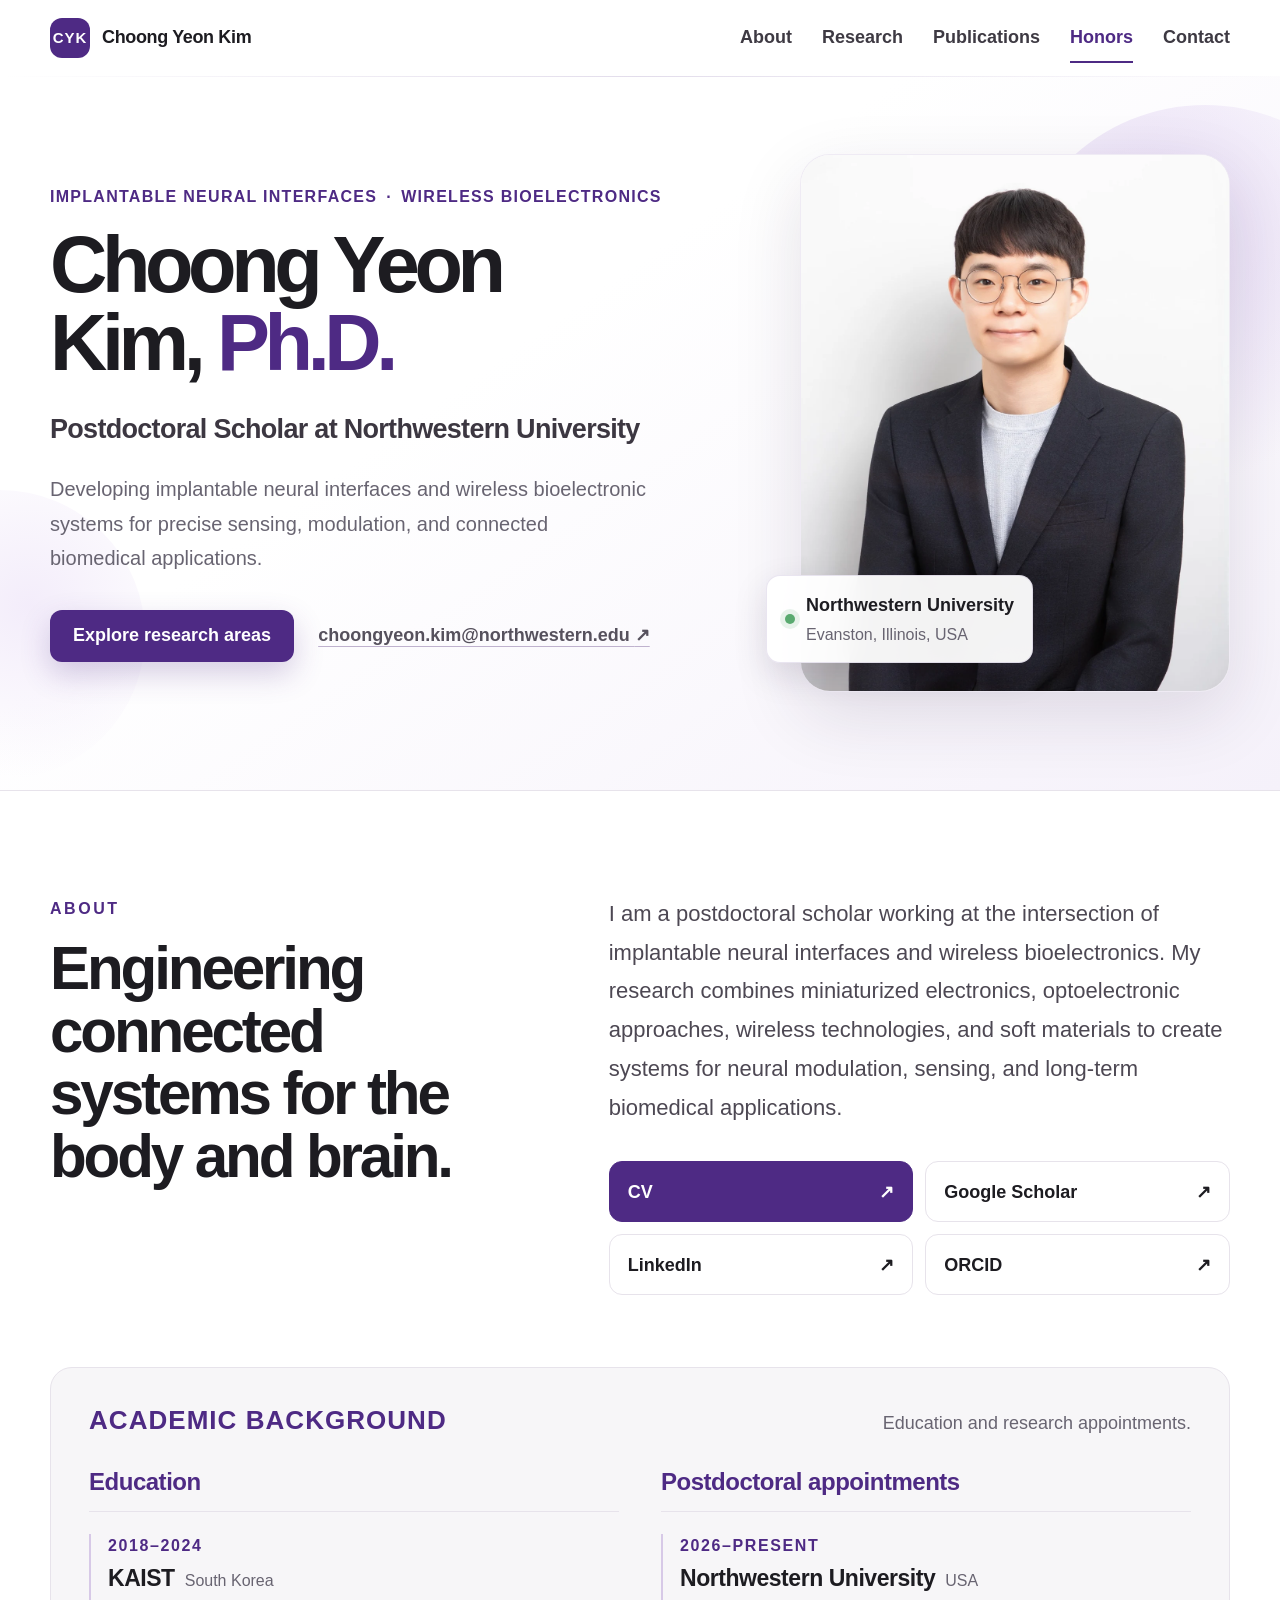
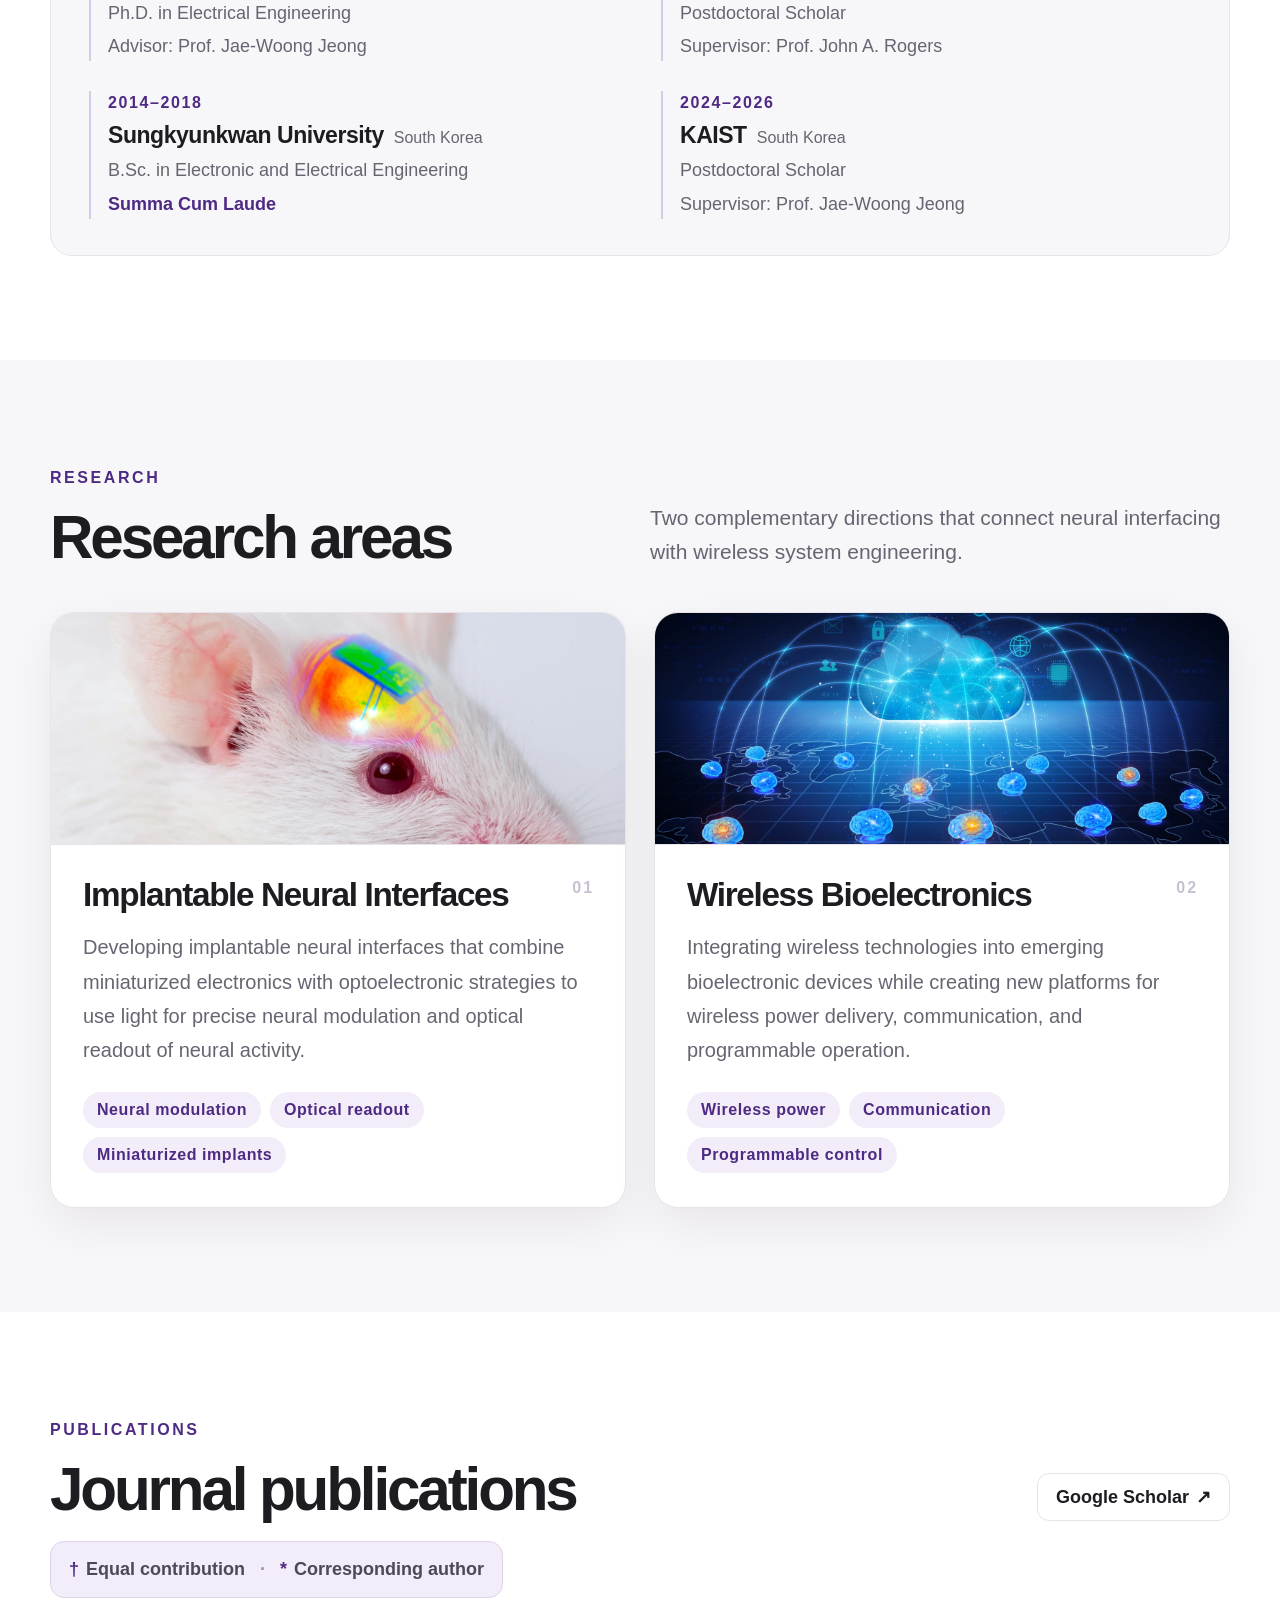
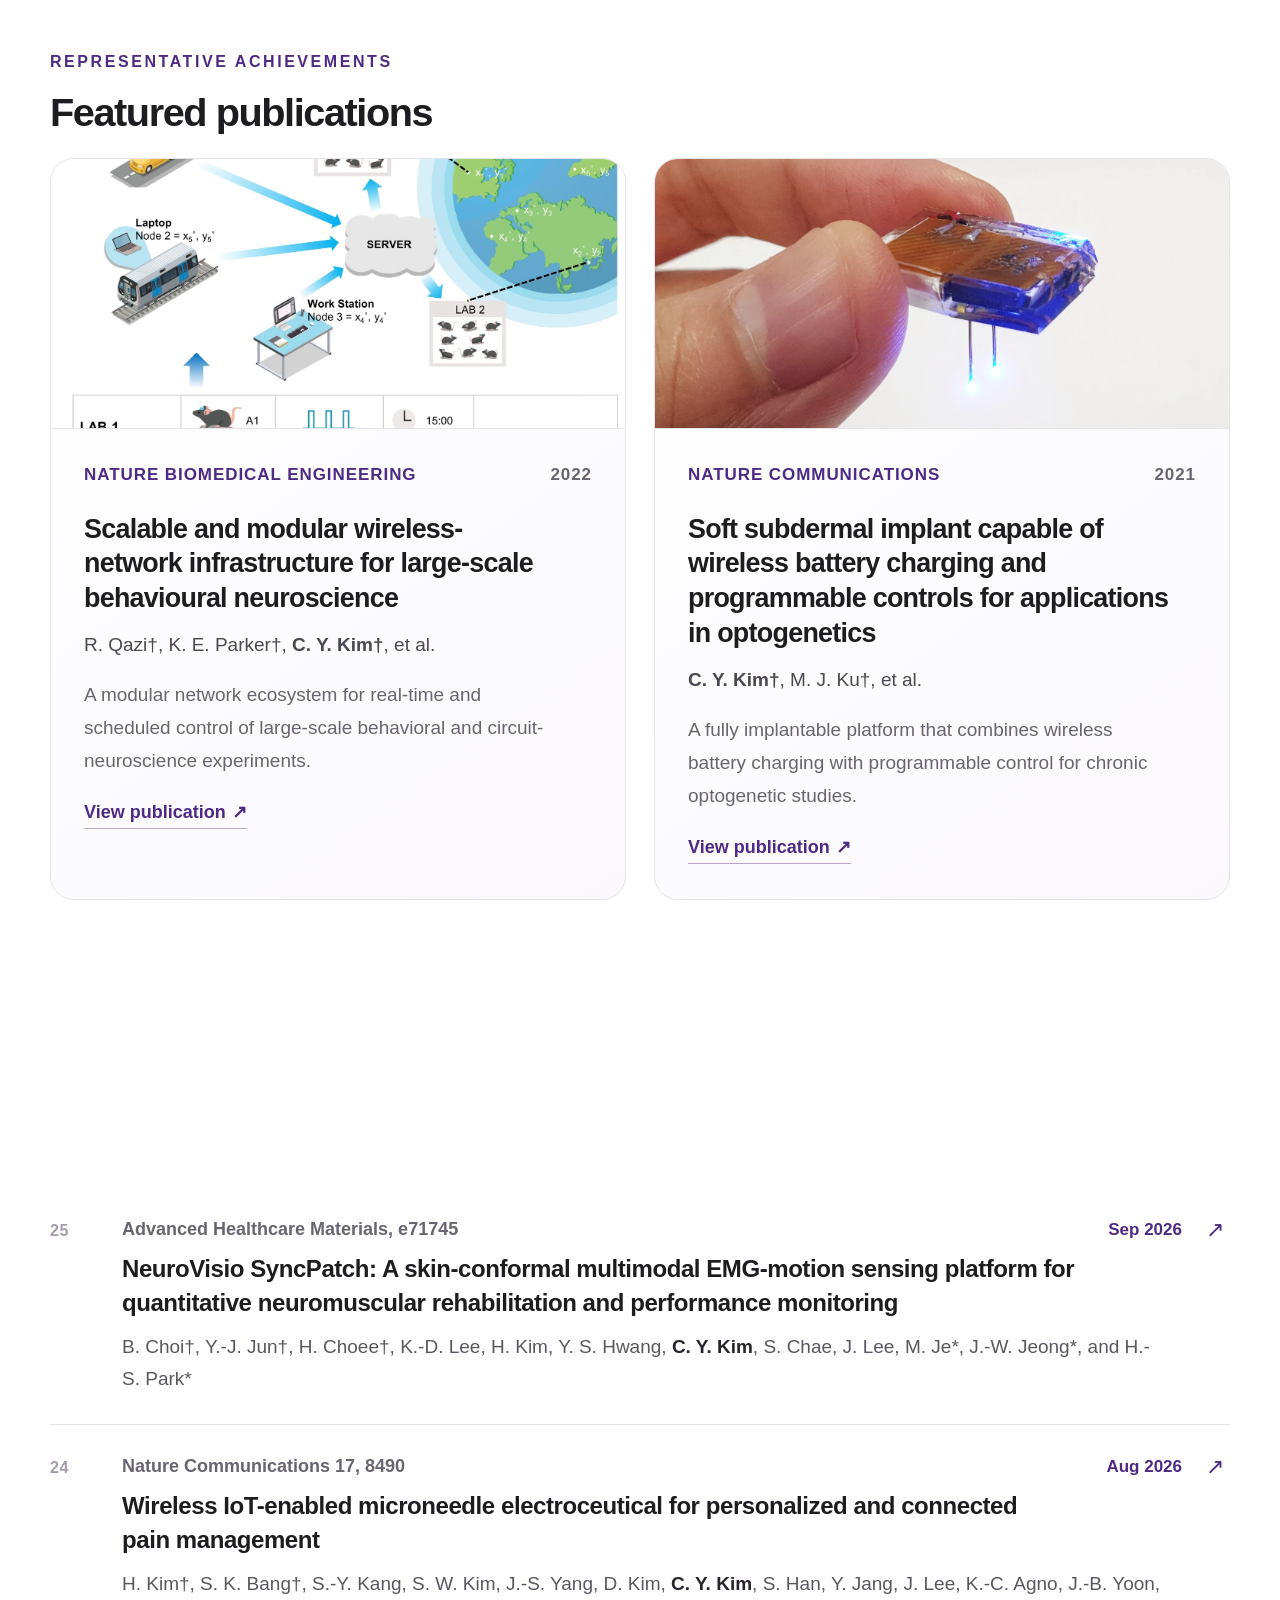
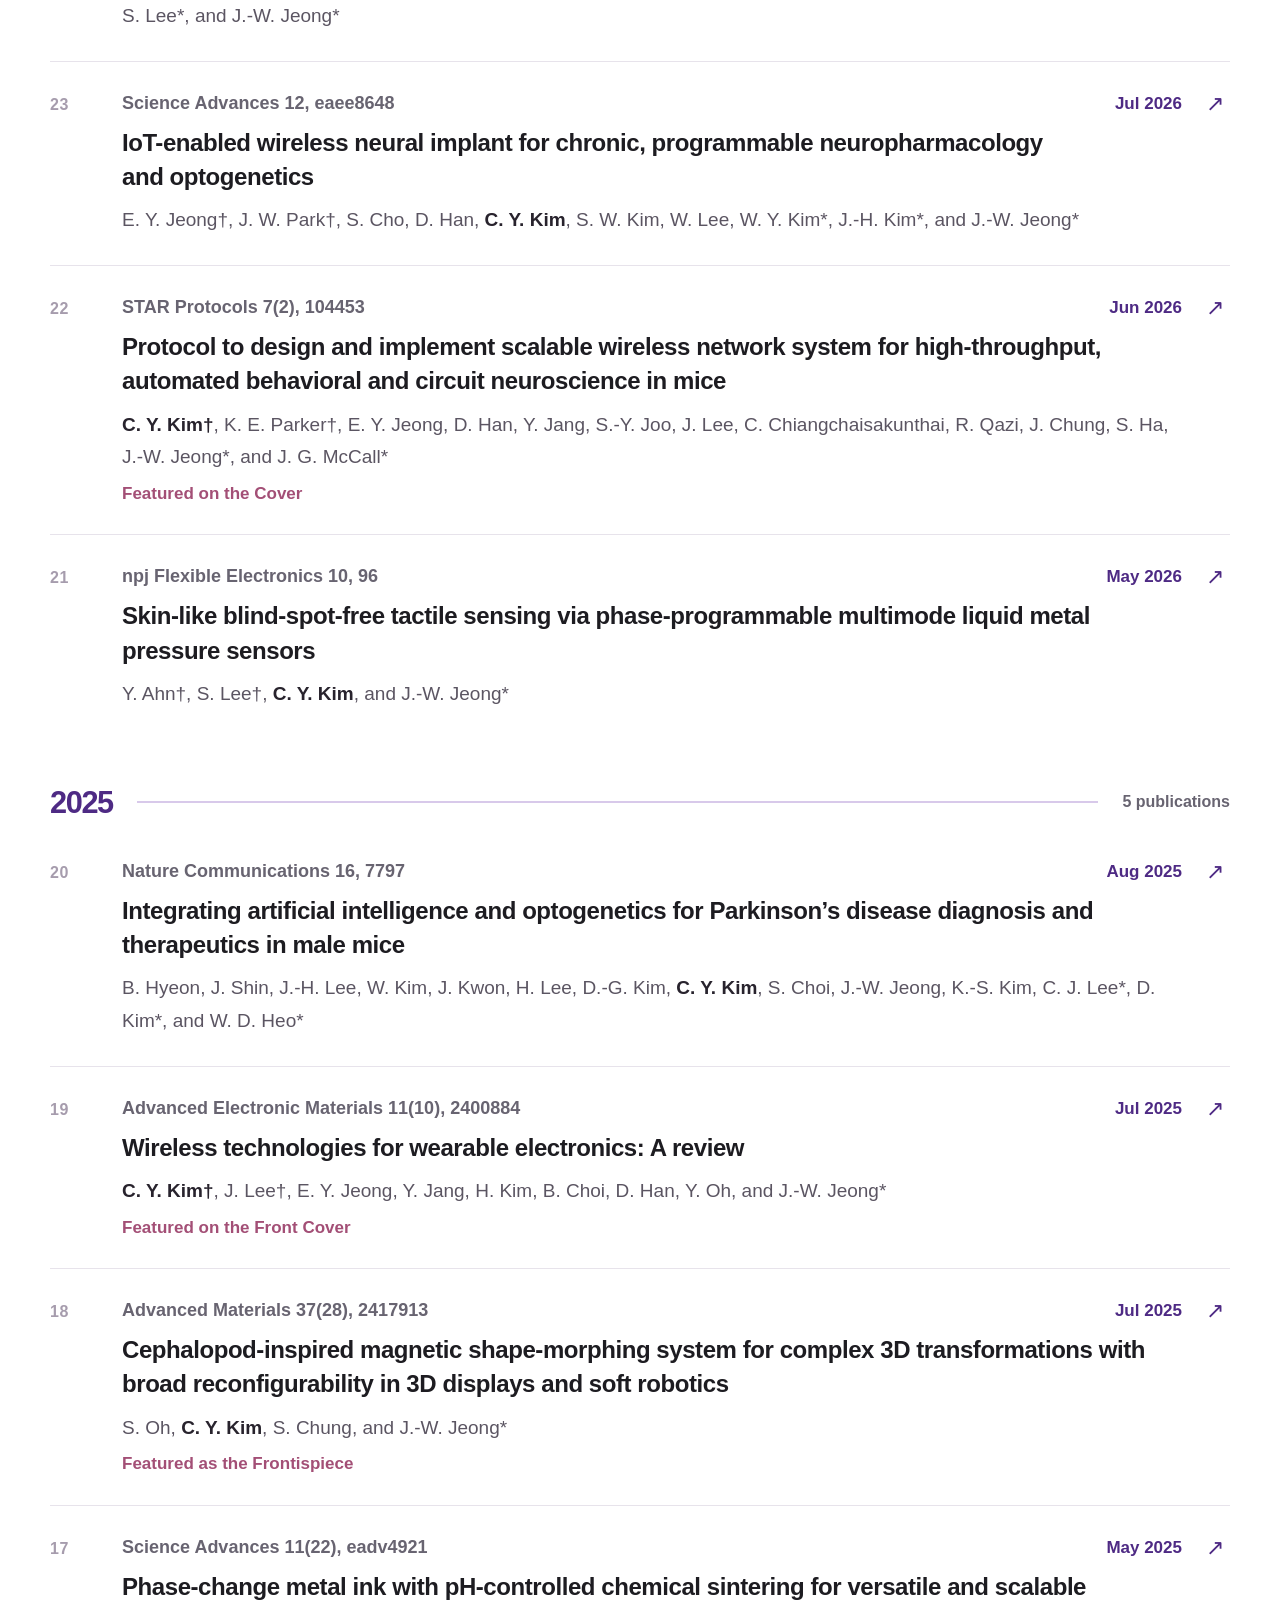
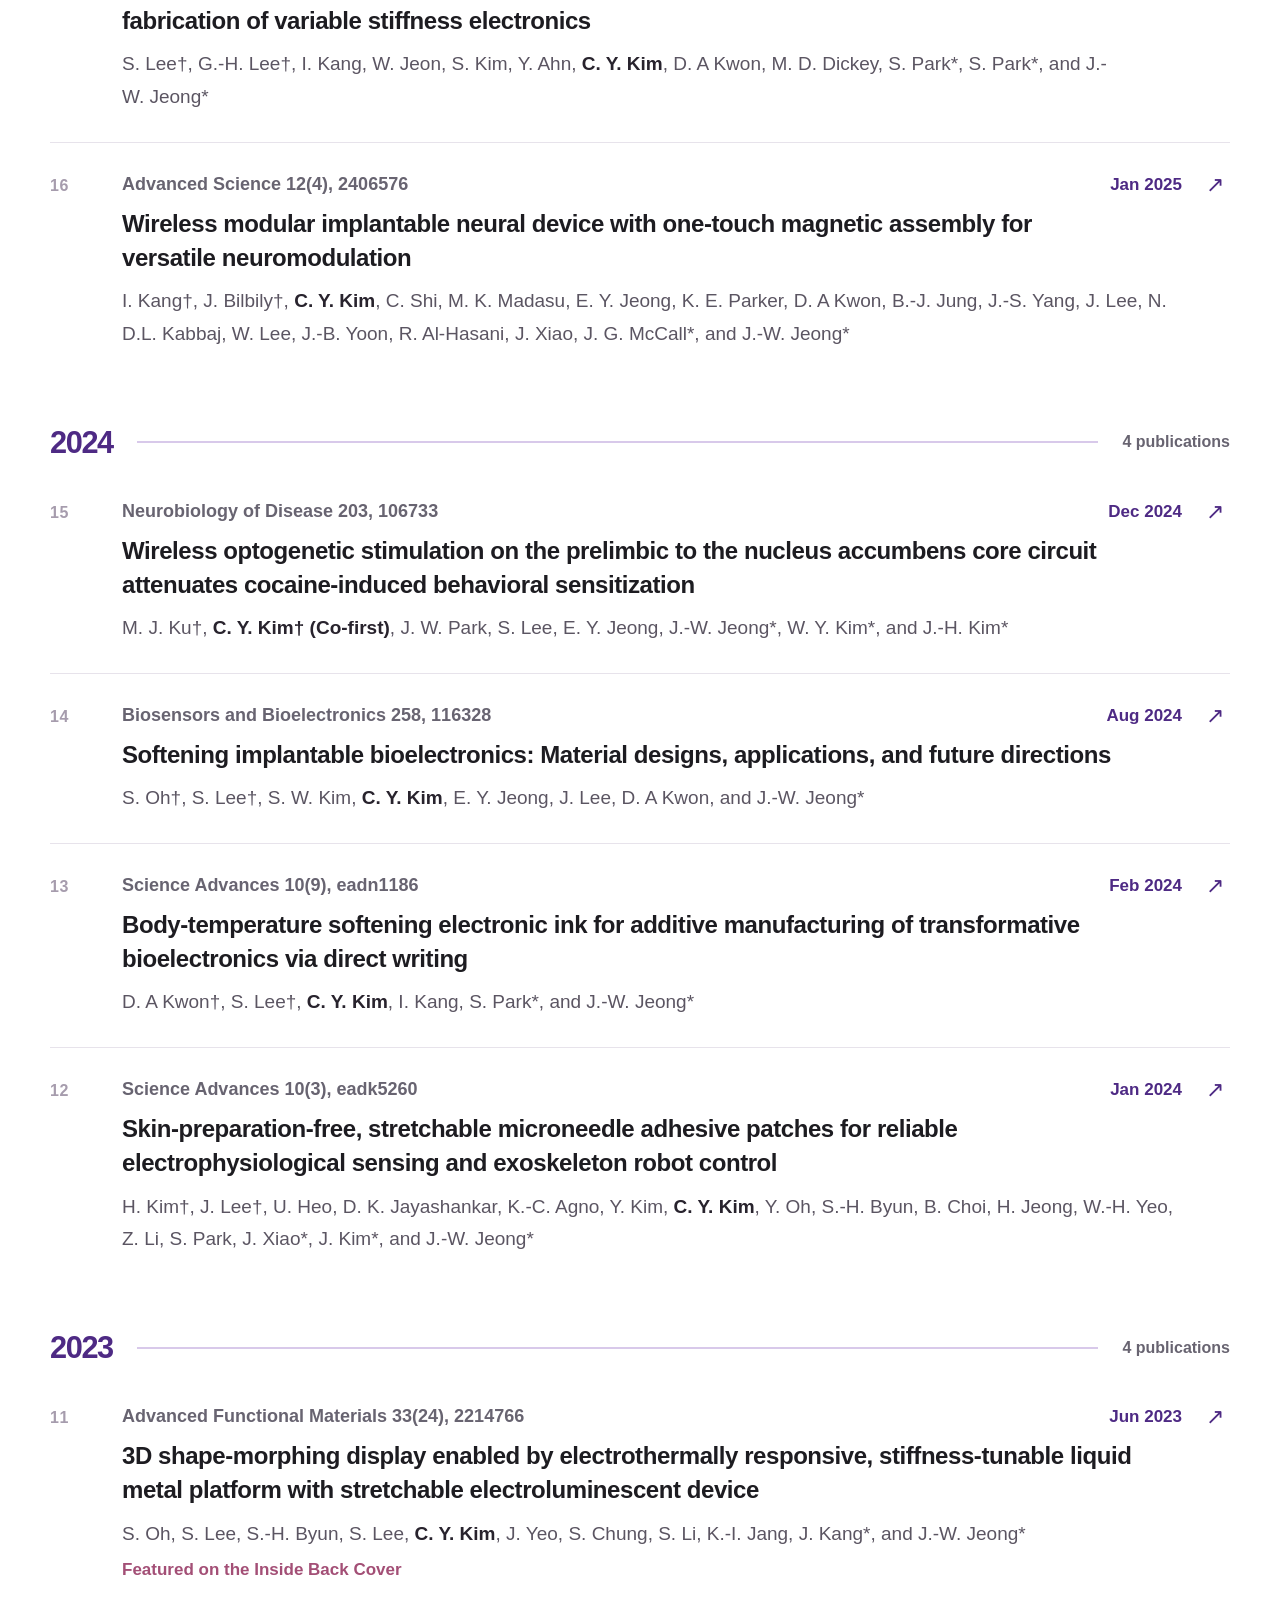
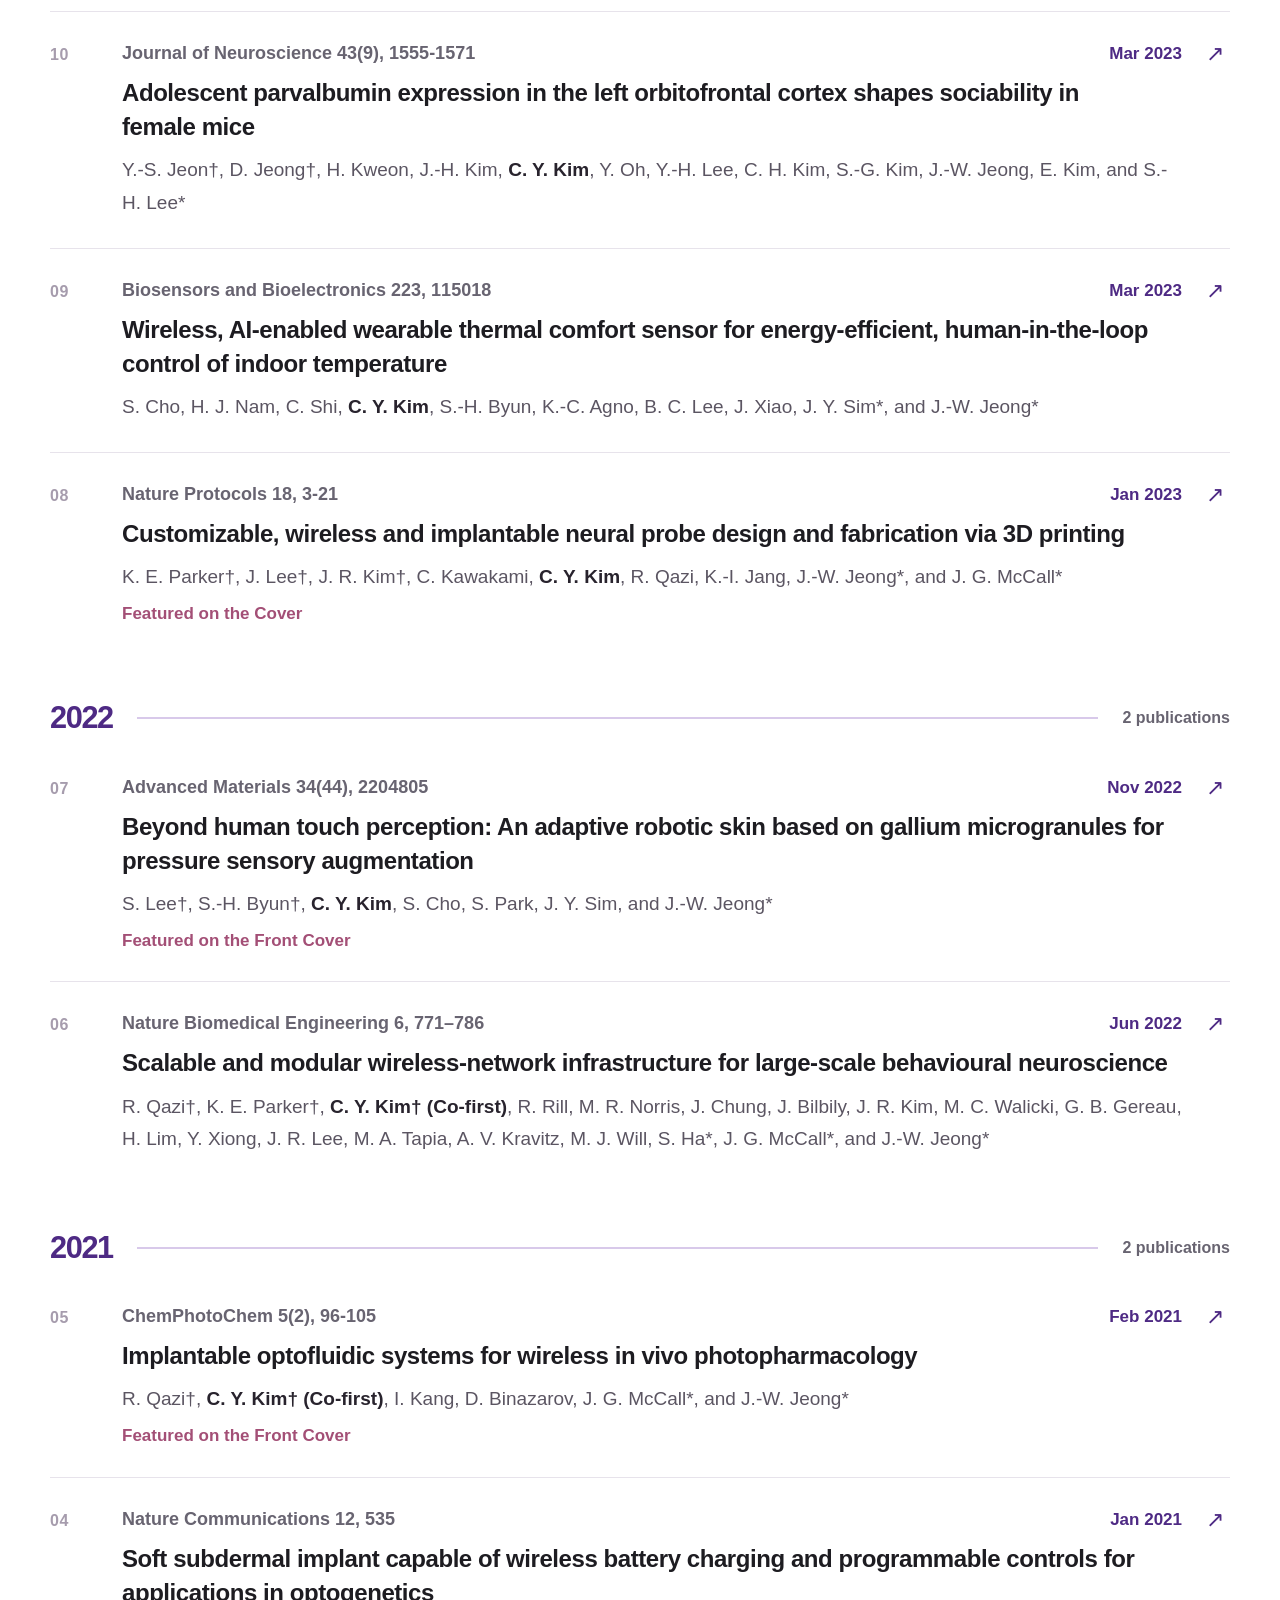
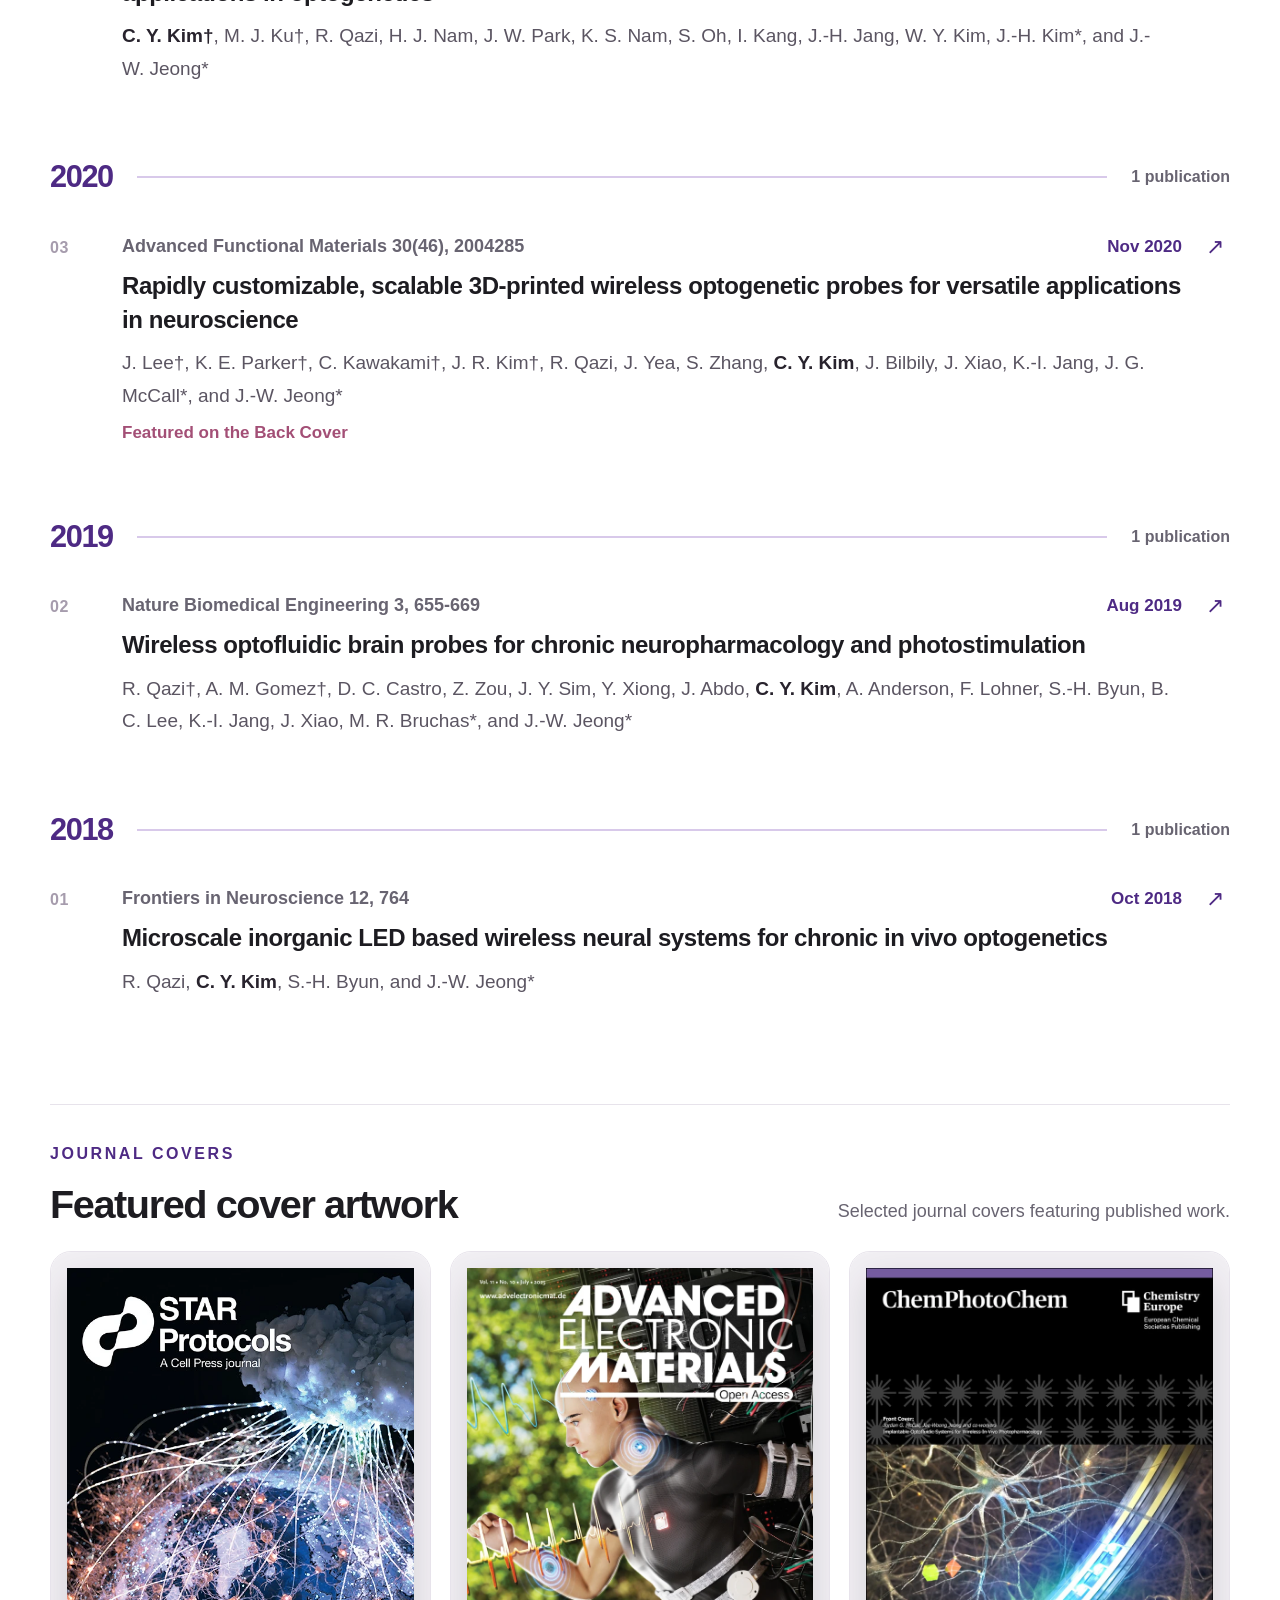
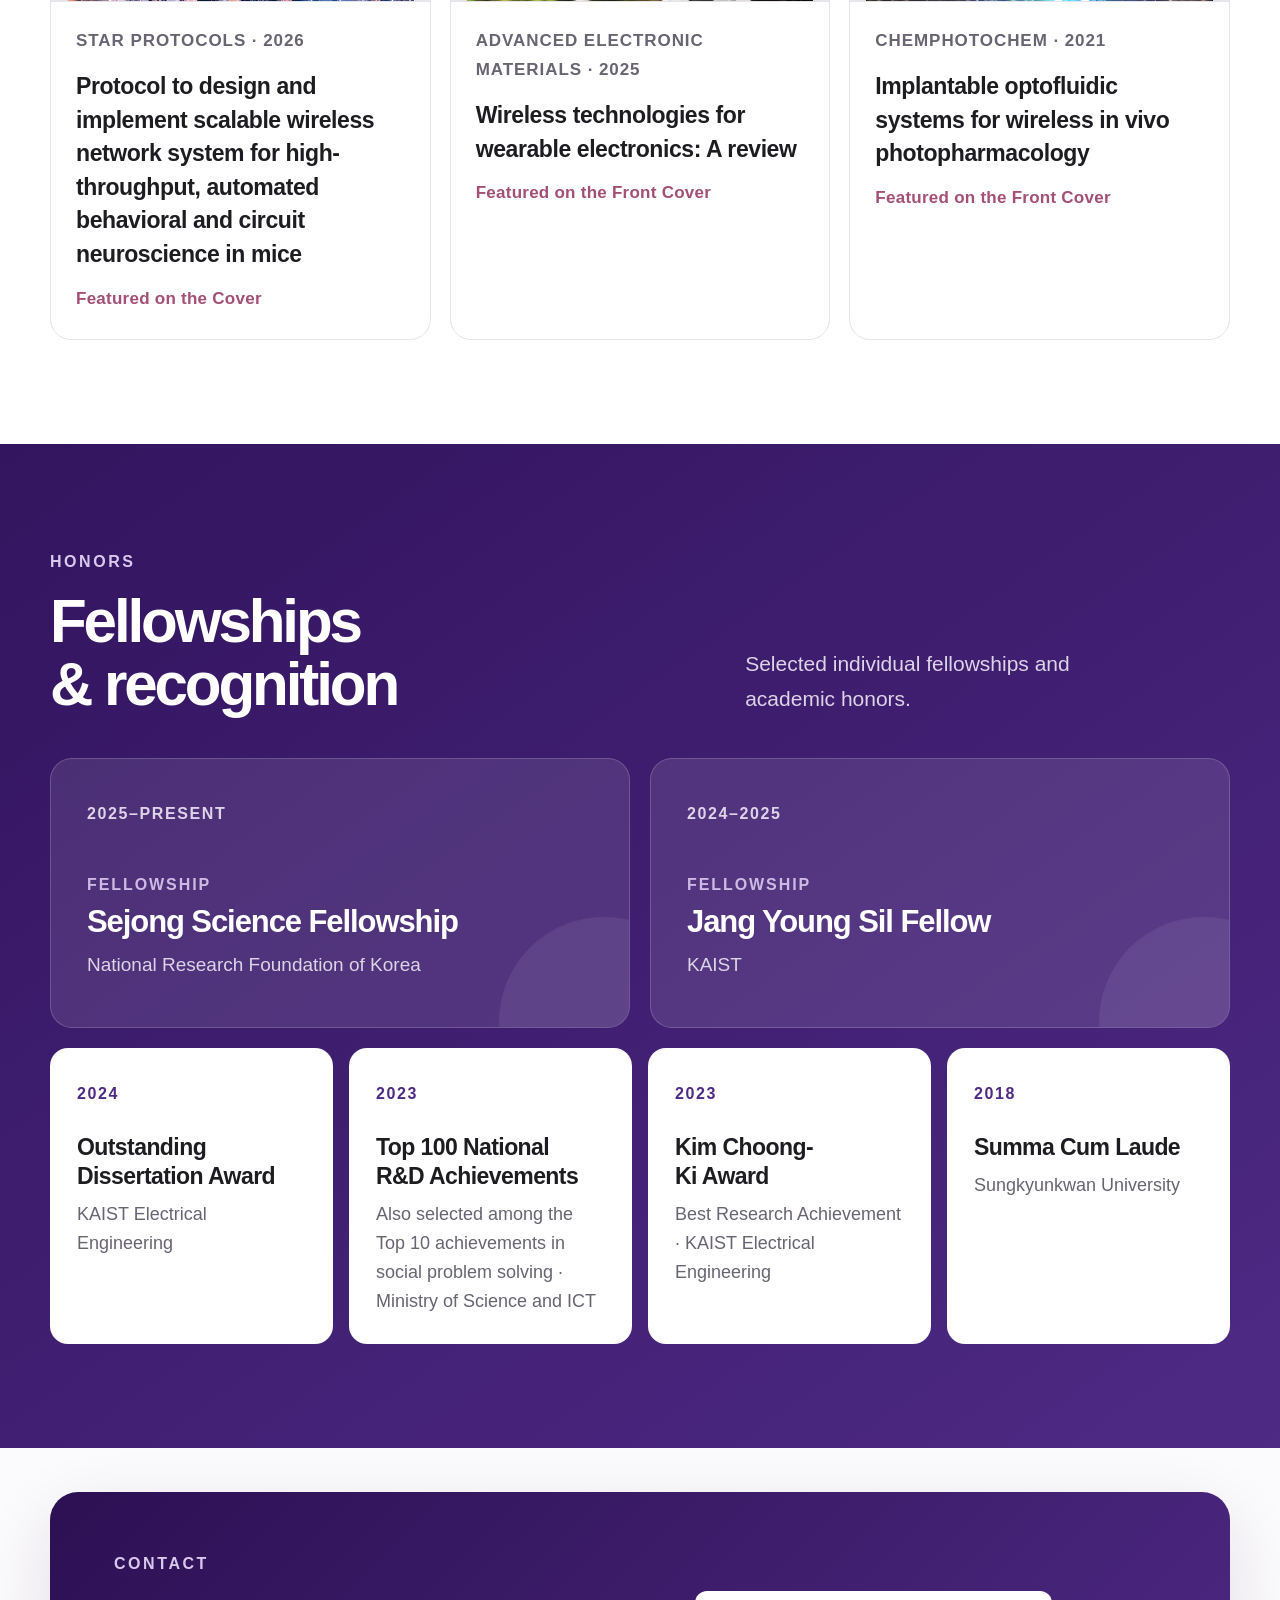
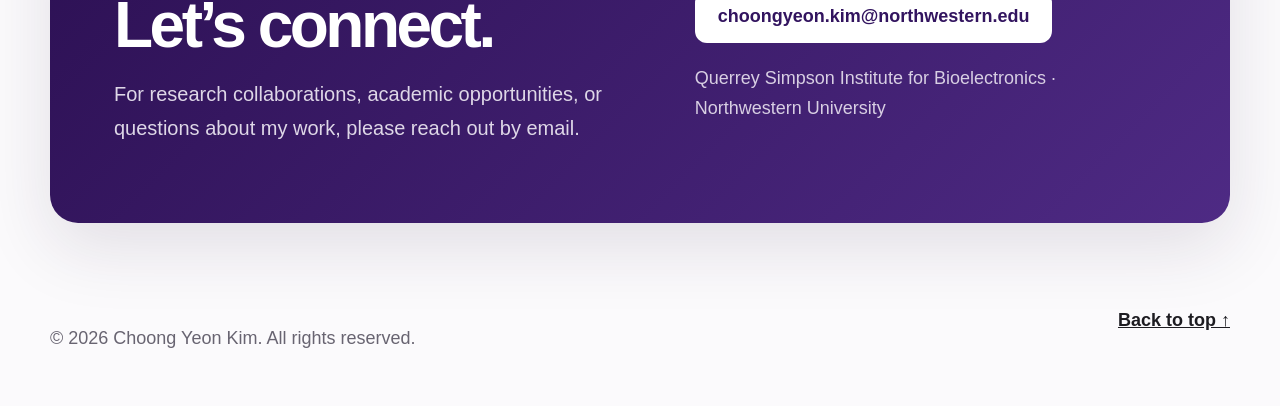
==== commit 3370cf7b: "Change greeting from 'Hello World' to 'Goodbye World'" ====
--- a/index.html
+++ b/index.html
@@ -790,7 +790,7 @@
 <p class="background-mentor">Supervisor: <span class="wrap-phrase">Prof. John A. Rogers</span></p>
 </article>
 <article>
-<span class="background-period">2024–Present</span>
+<span class="background-period">2024–2026</span>
 <div class="background-school">
 <h5>KAIST</h5>
 <span class="background-country">South Korea</span>
@@ -1381,4 +1381,4 @@
 </footer>
 <script src="assets/script.js?v=20260814b"></script>
 </body>
-</html>+</html>
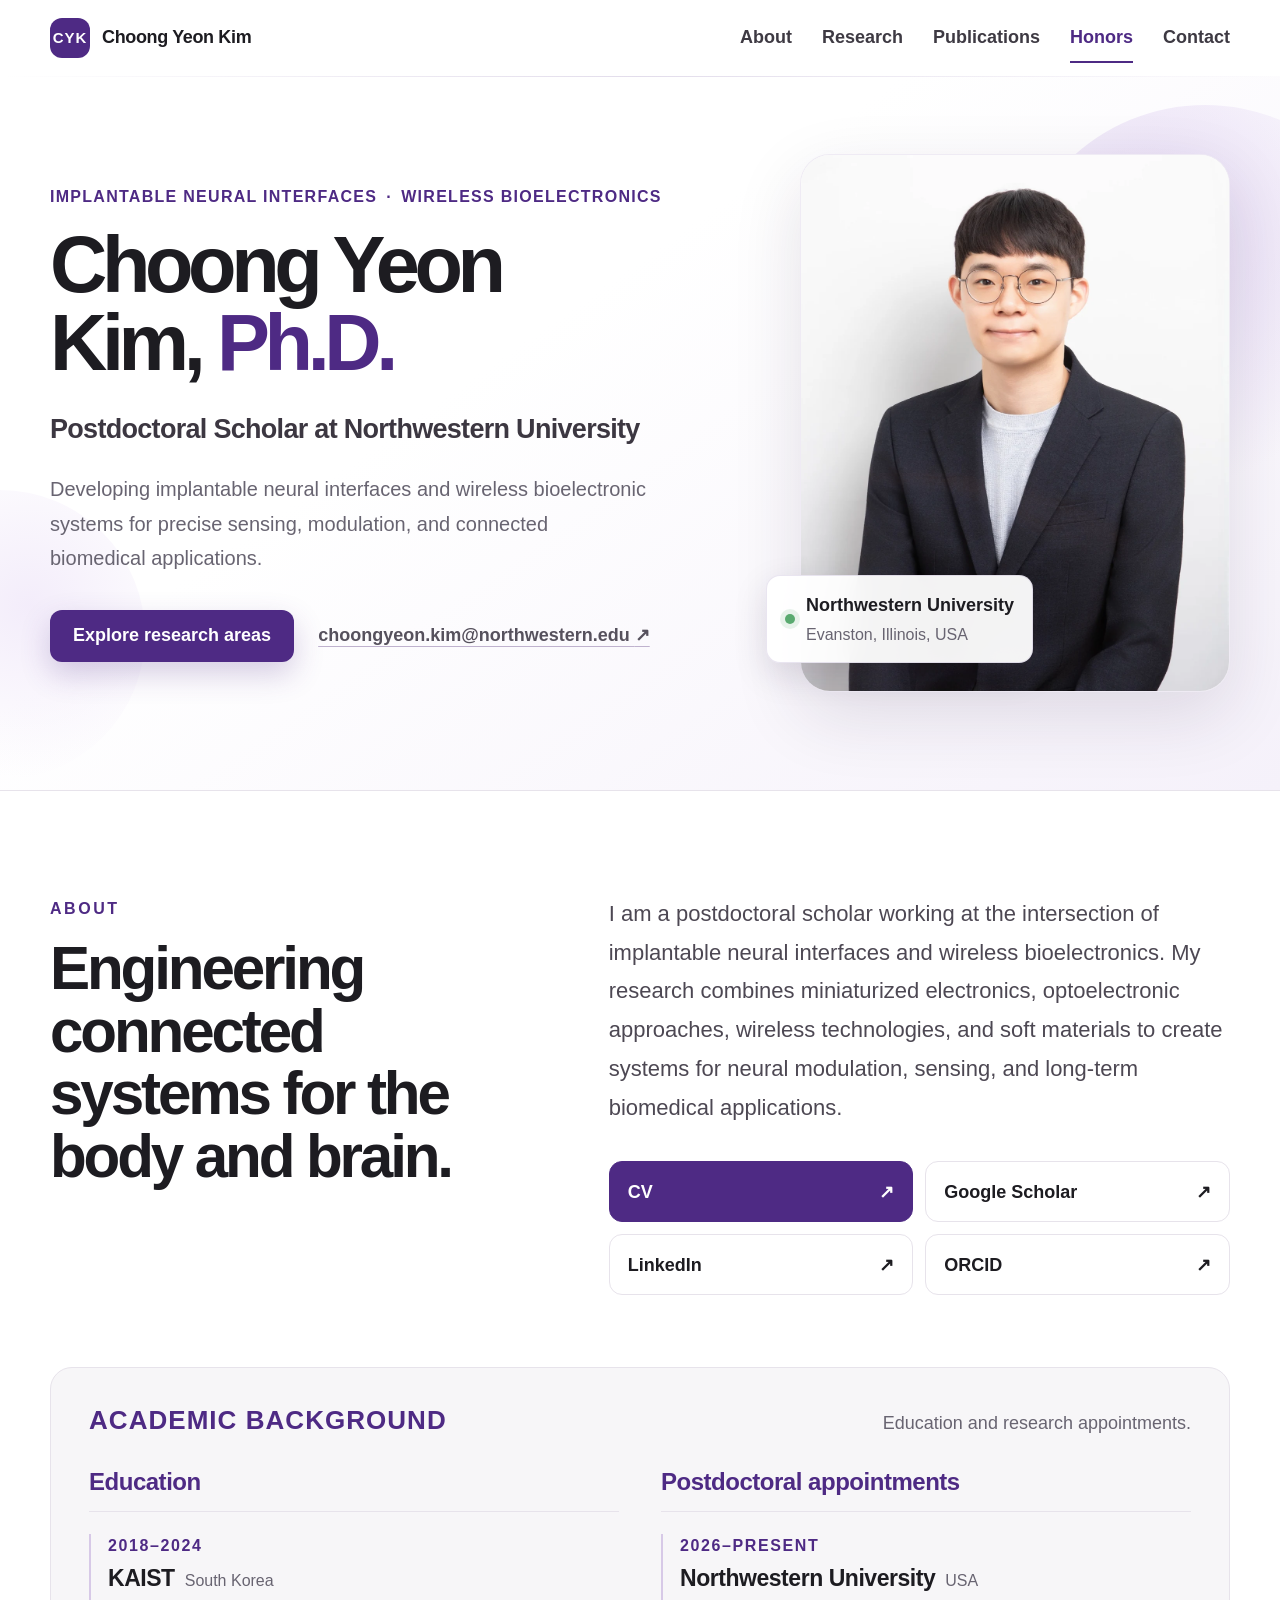
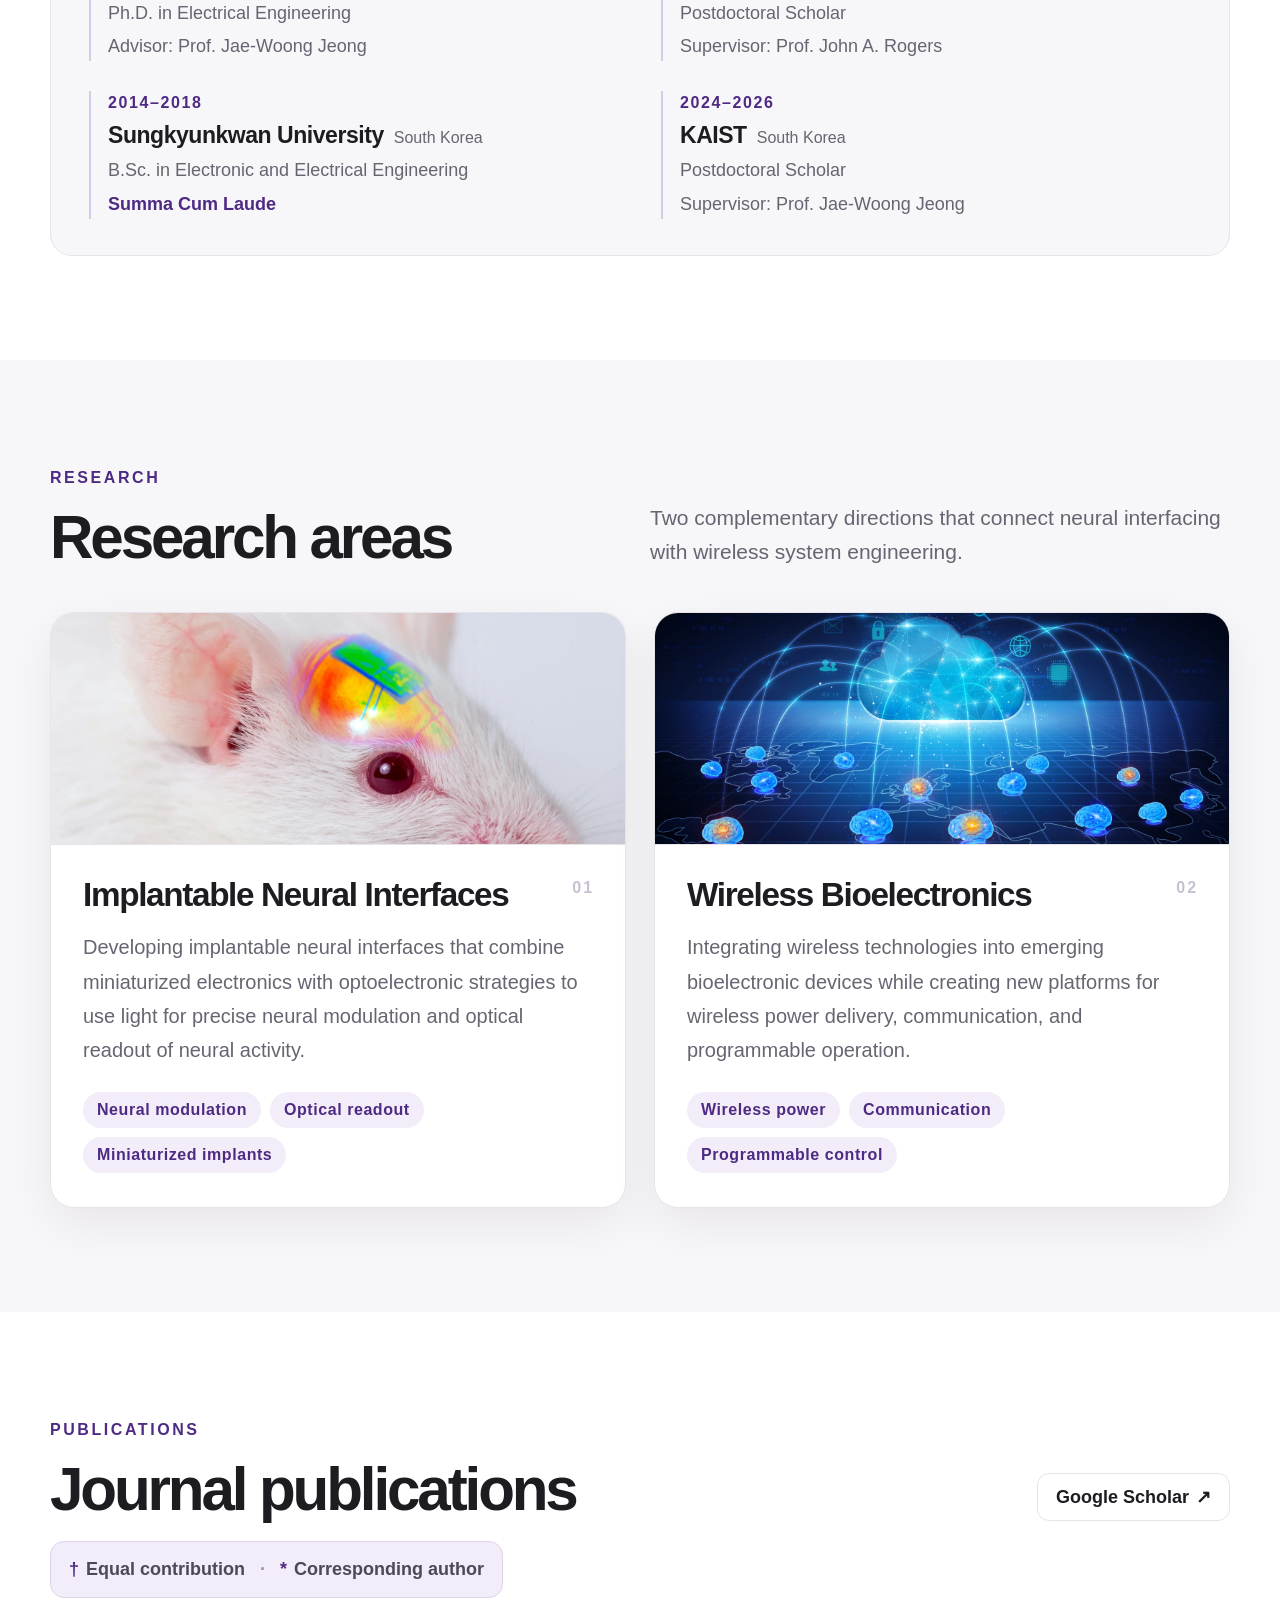
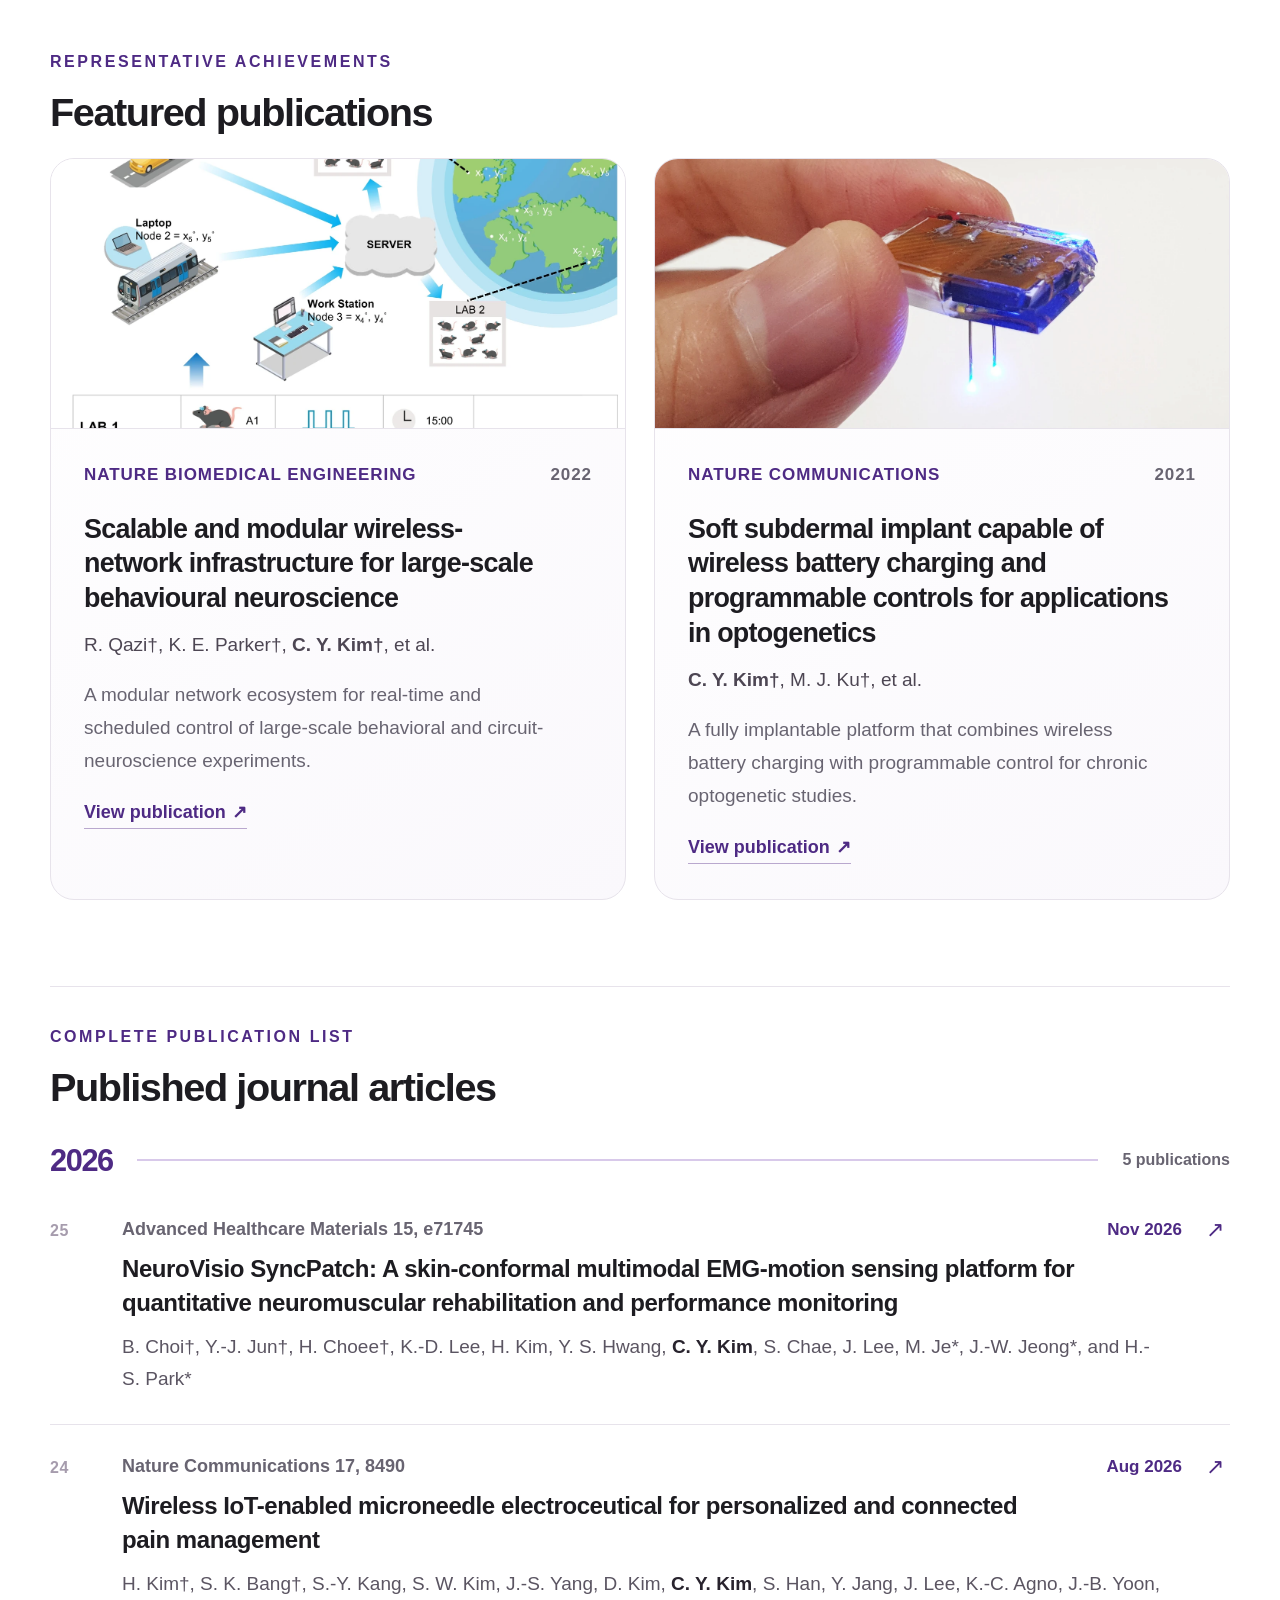
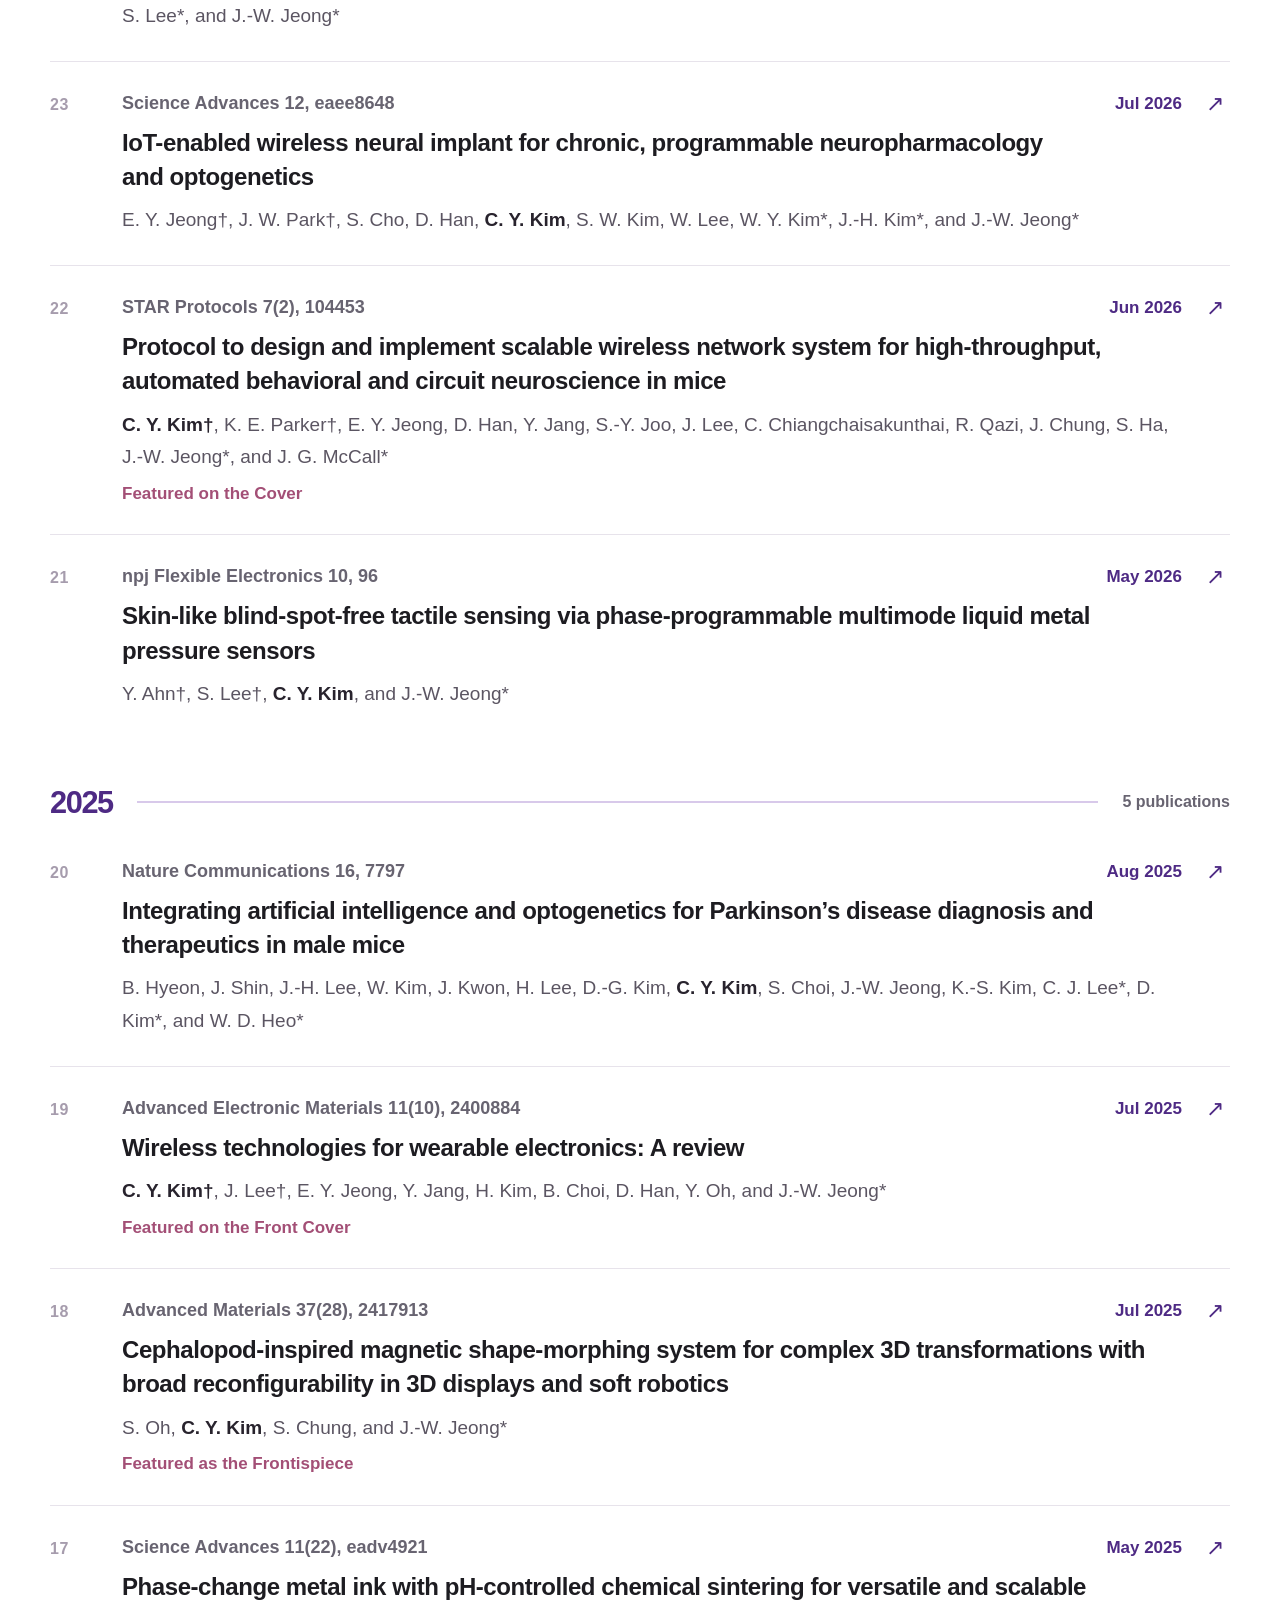
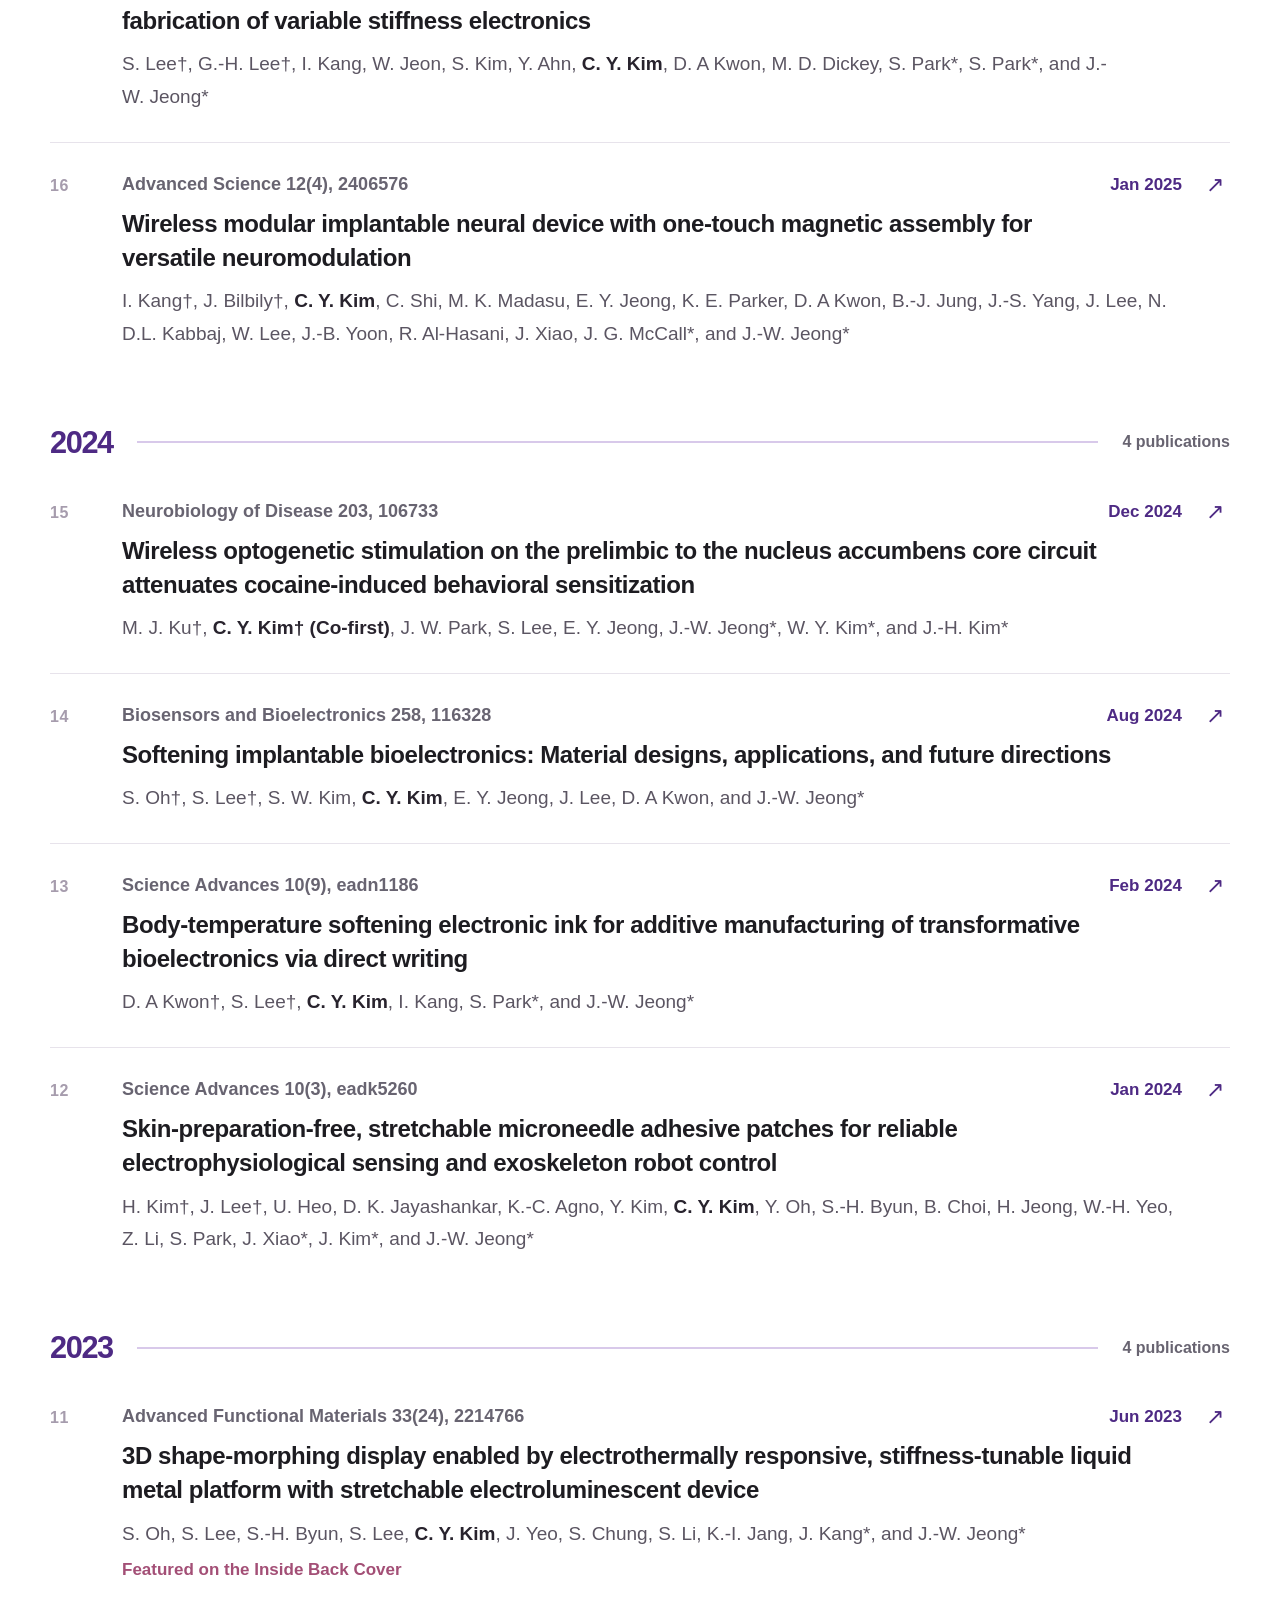
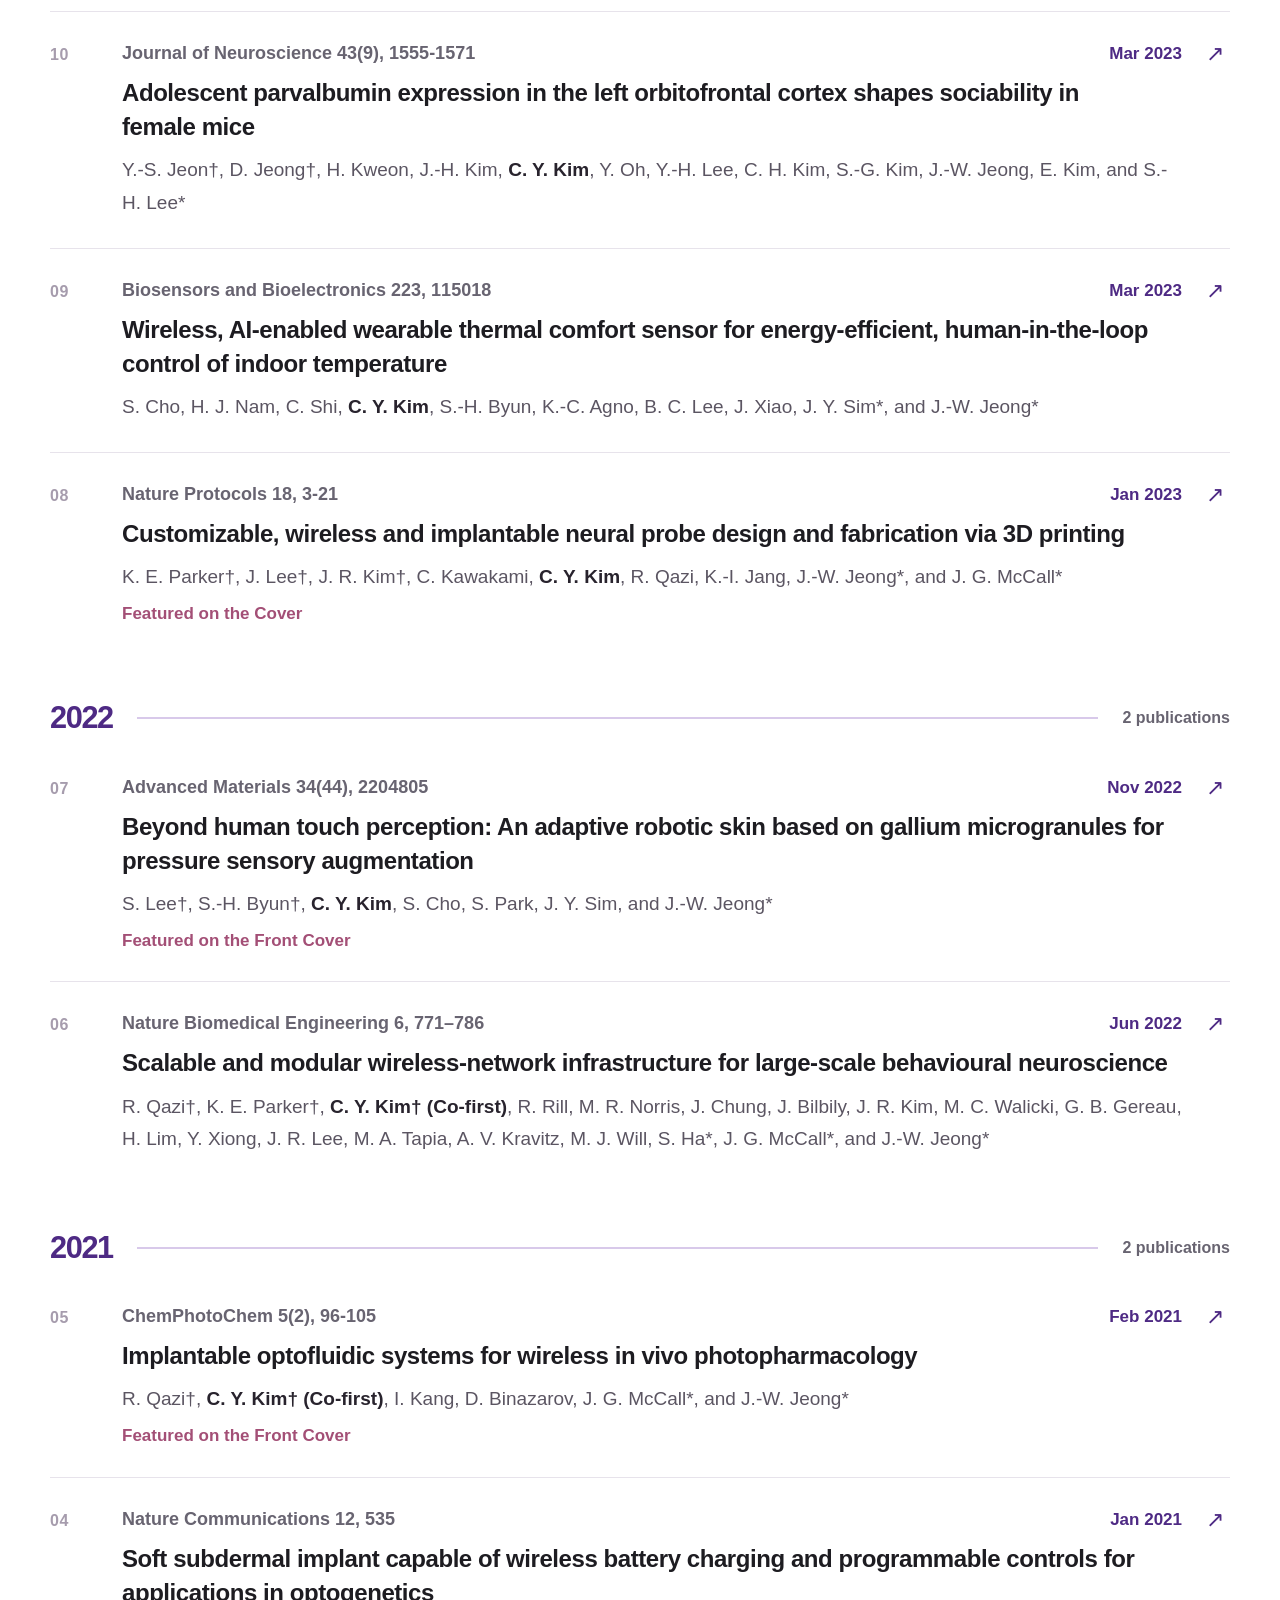
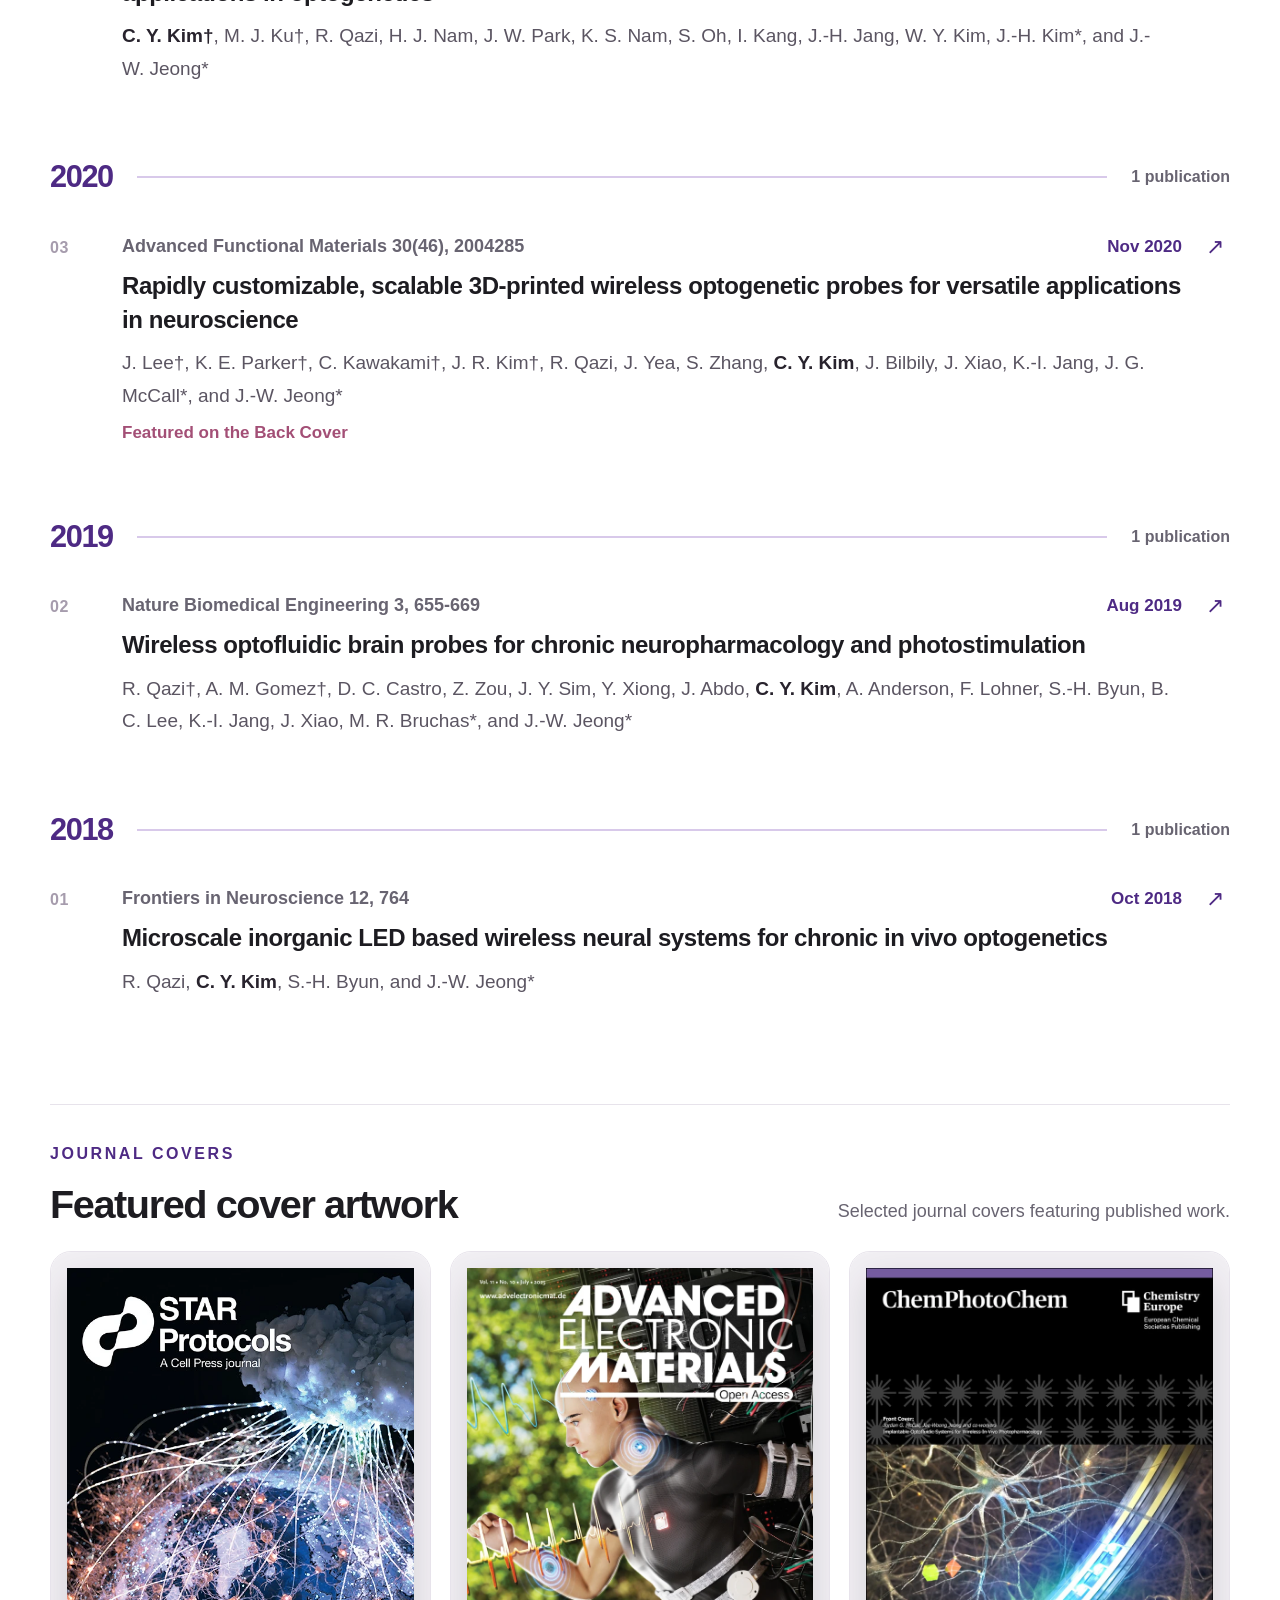
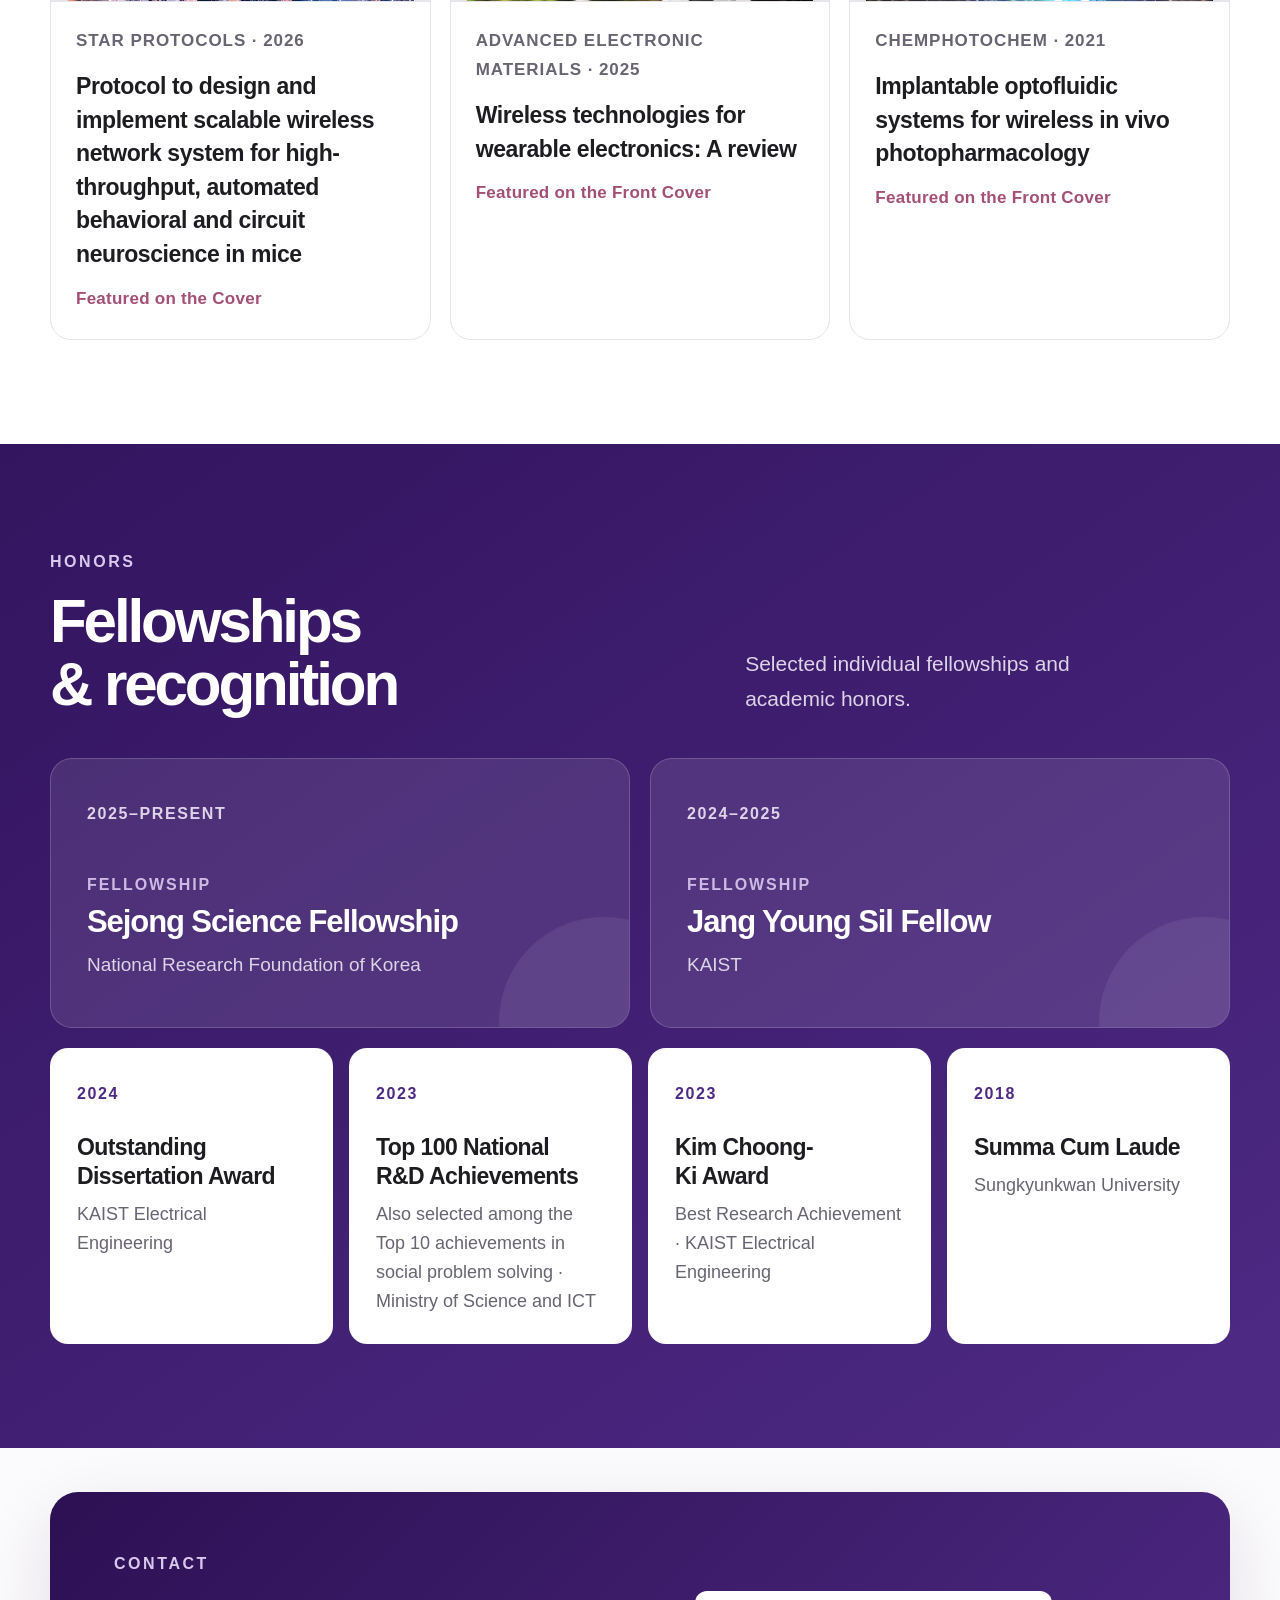
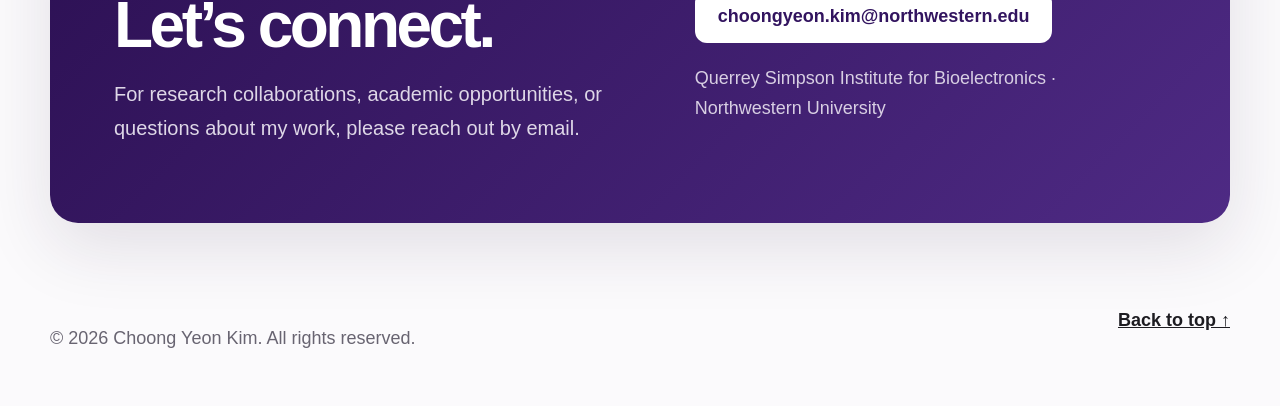
==== commit 922dace9: "Update print statement from 'Hello' to 'Goodbye'" ====
--- a/index.html
+++ b/index.html
@@ -910,8 +910,8 @@
 <div class="pub-year"><span class="pub-number">25</span></div>
 <div class="pub-main">
 <div class="journal-publication-meta">
-<p class="pub-journal">Advanced Healthcare Materials, e71745</p>
-<time class="journal-publication-date" datetime="2026-09">Sep 2026</time>
+<p class="pub-journal">Advanced Healthcare Materials 15, e71745</p>
+<time class="journal-publication-date" datetime="2026-11">Nov 2026</time>
 </div>
 <h5><a href="https://advanced.onlinelibrary.wiley.com/doi/10.1002/adhm.71745" rel="noopener noreferrer" target="_blank">NeuroVisio SyncPatch: A skin-conformal multimodal EMG-motion sensing platform for quantitative neuromuscular rehabilitation and performance monitoring</a></h5>
 <p class="pub-authors">B. Choi†, Y.-J. Jun†, H. Choee†, K.-D. Lee, H. Kim, Y. S. Hwang, <strong>C. Y. Kim</strong>, S. Chae, J. Lee, M. Je*, J.-W. Jeong*, and H.-S. Park*</p>
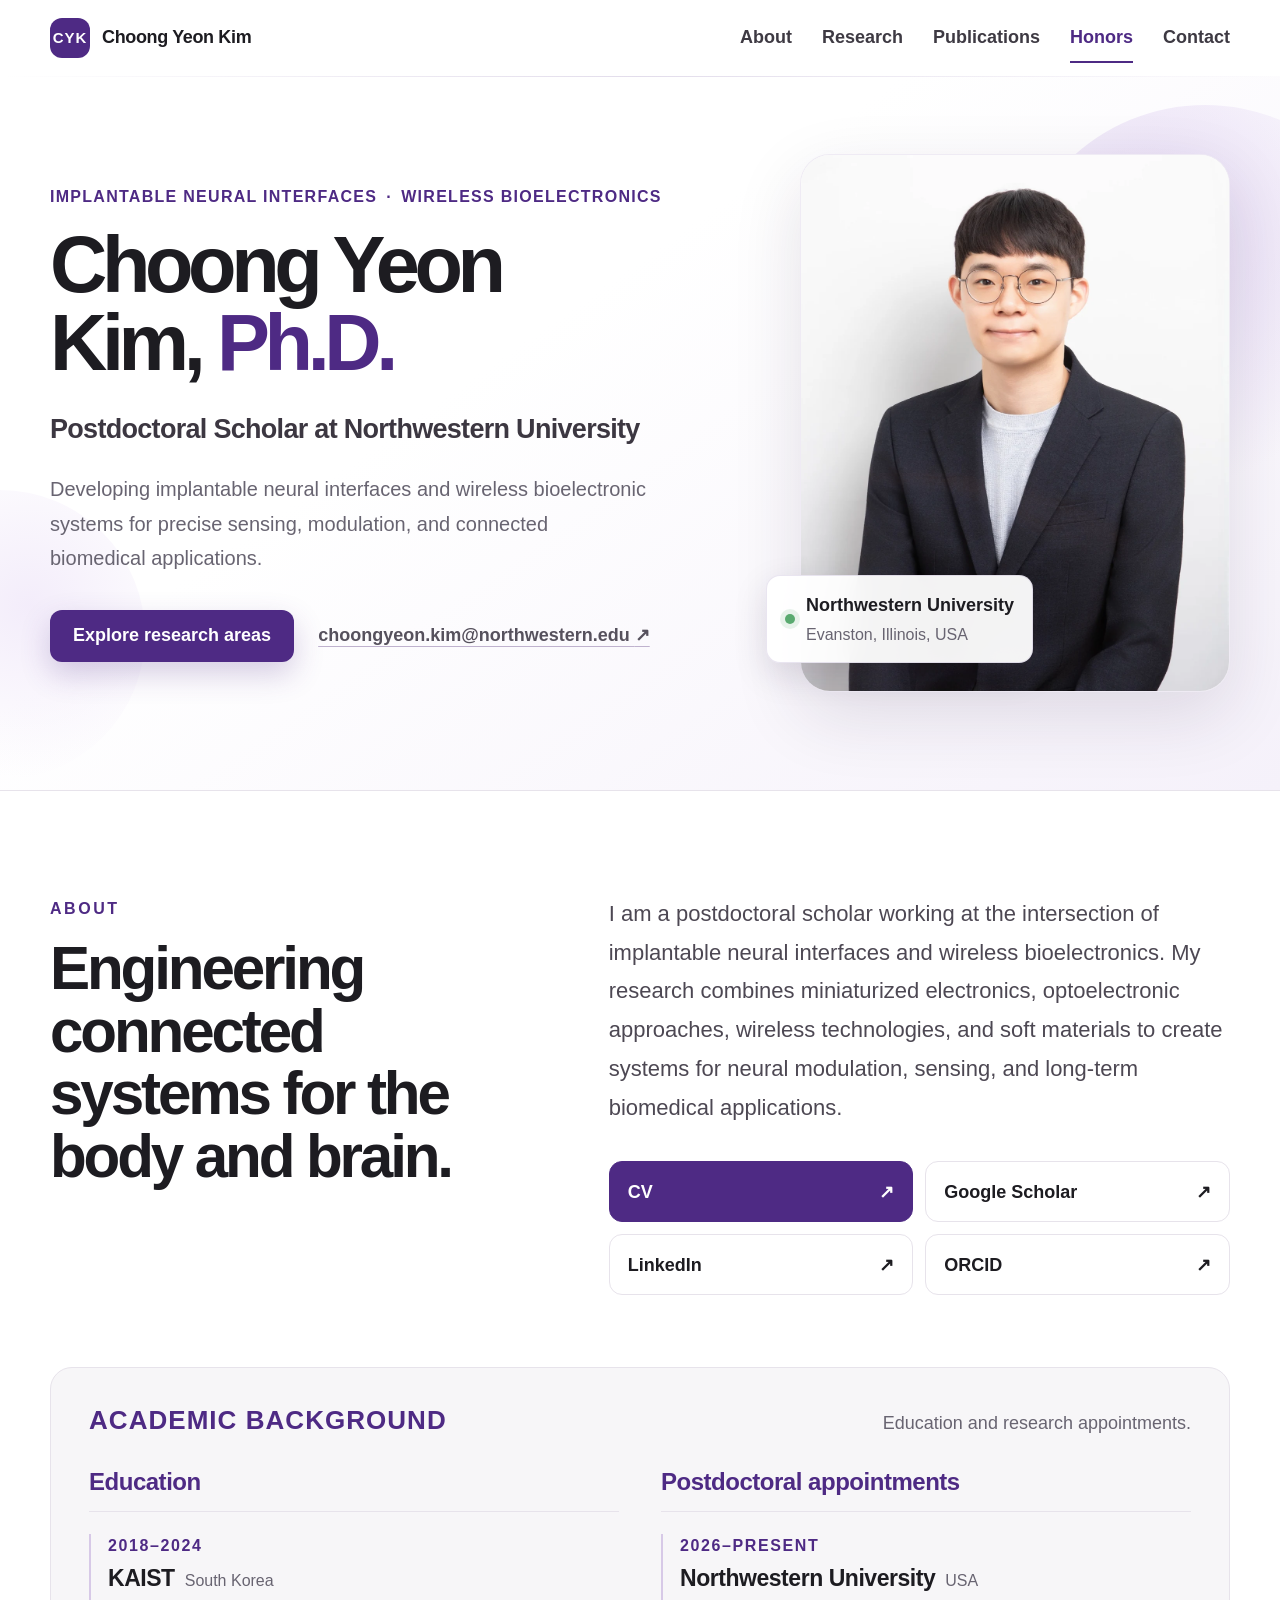
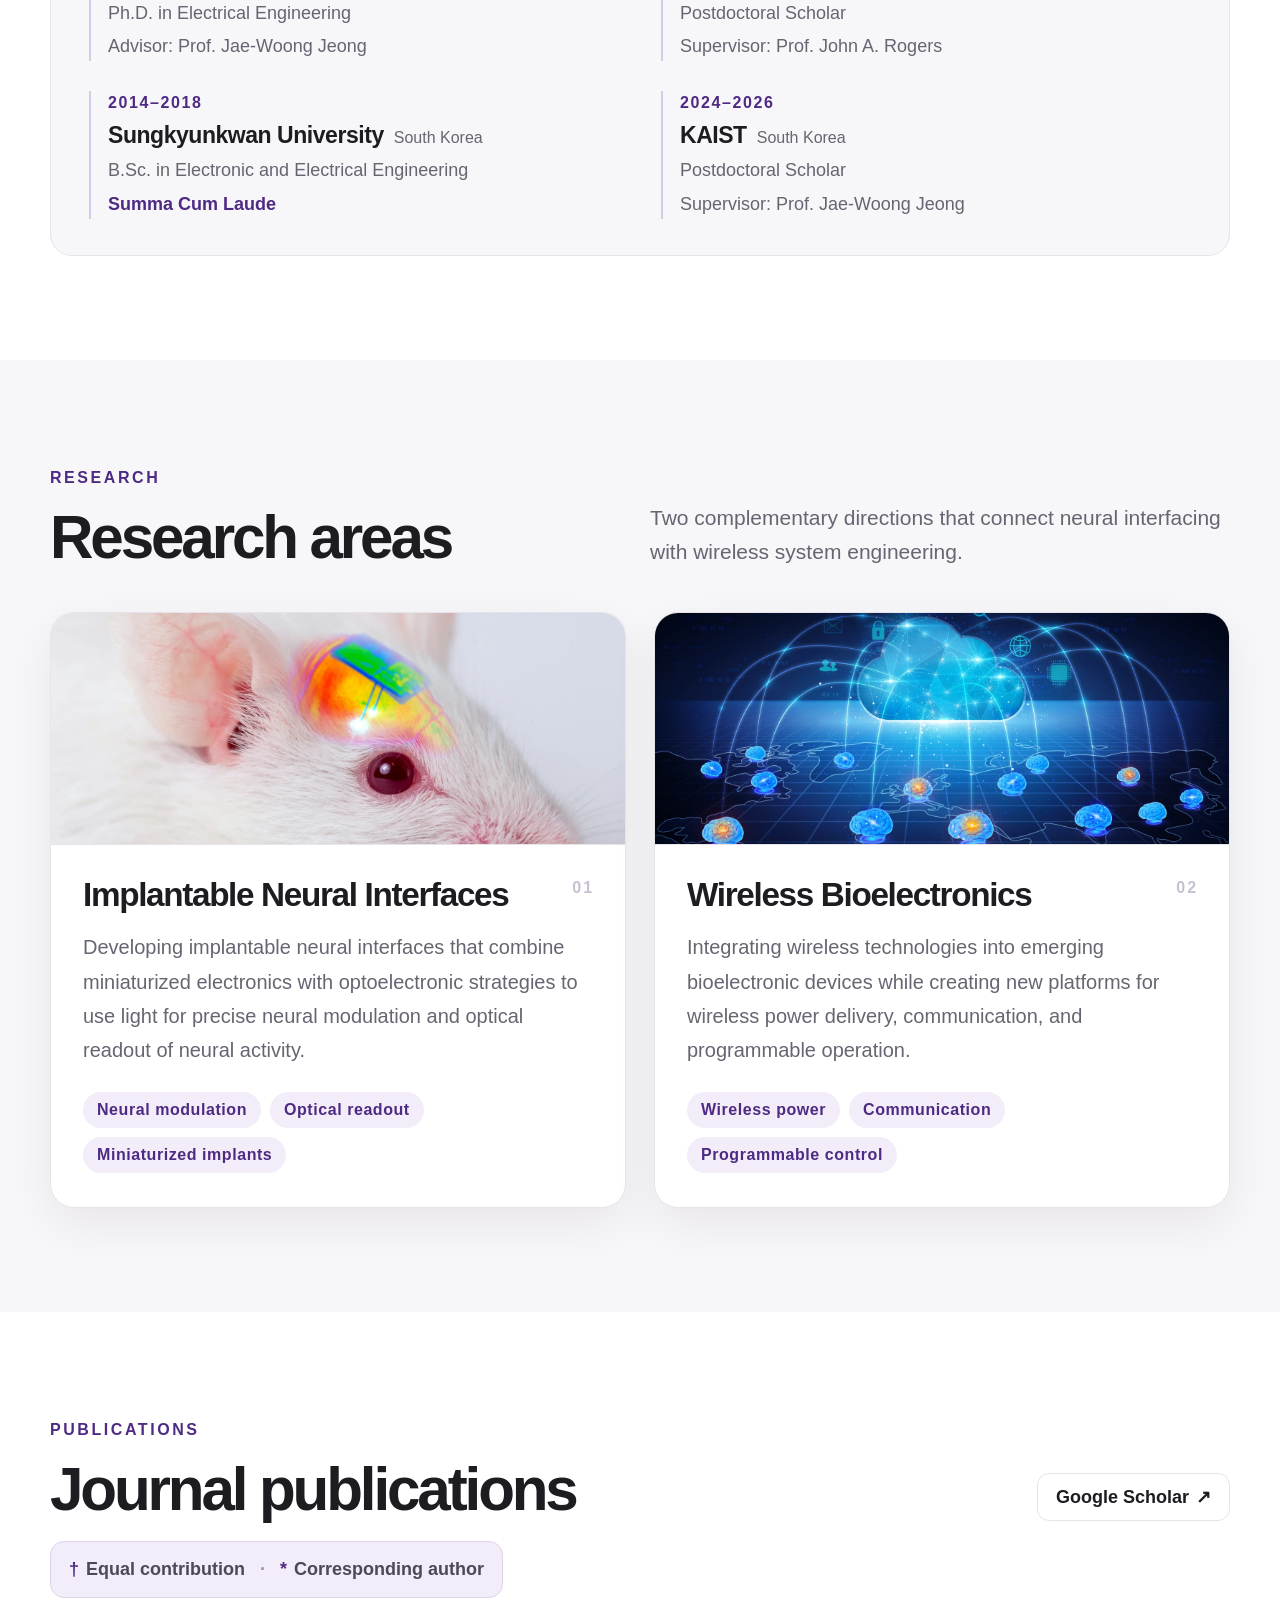
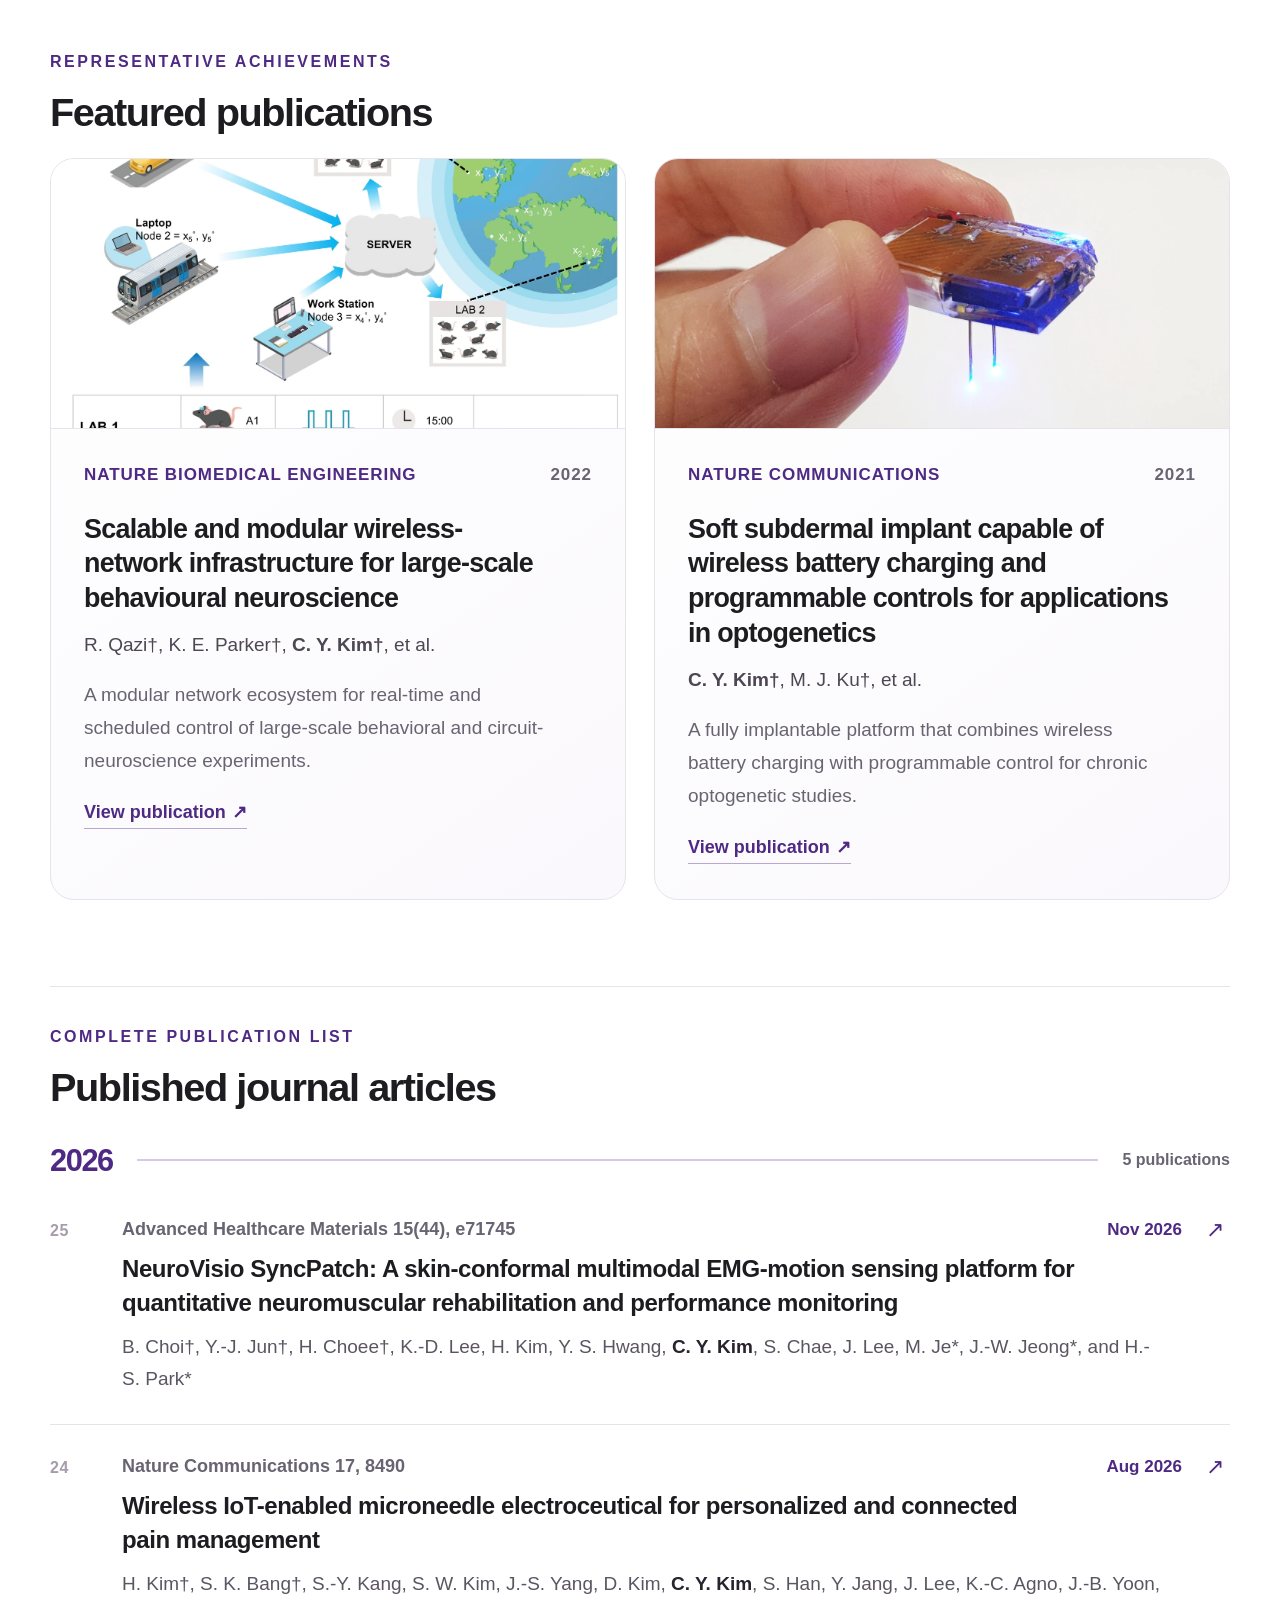
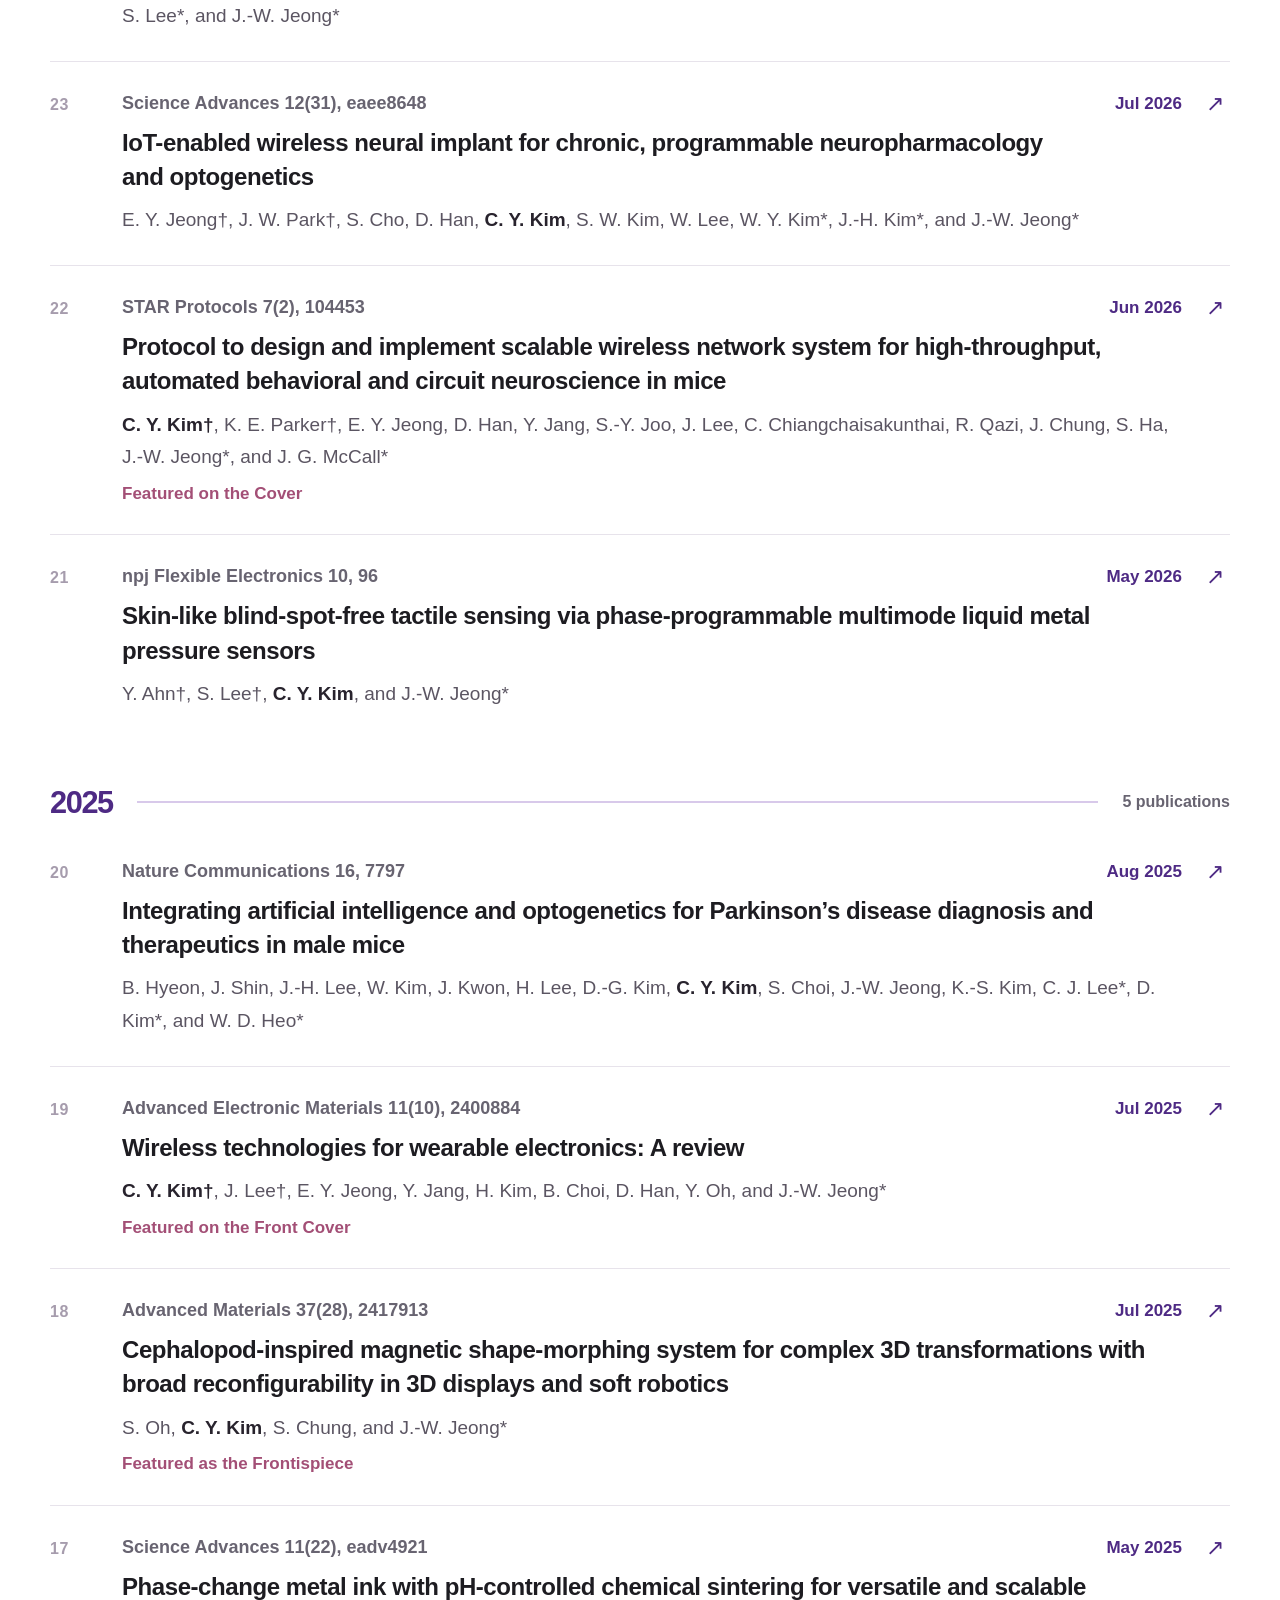
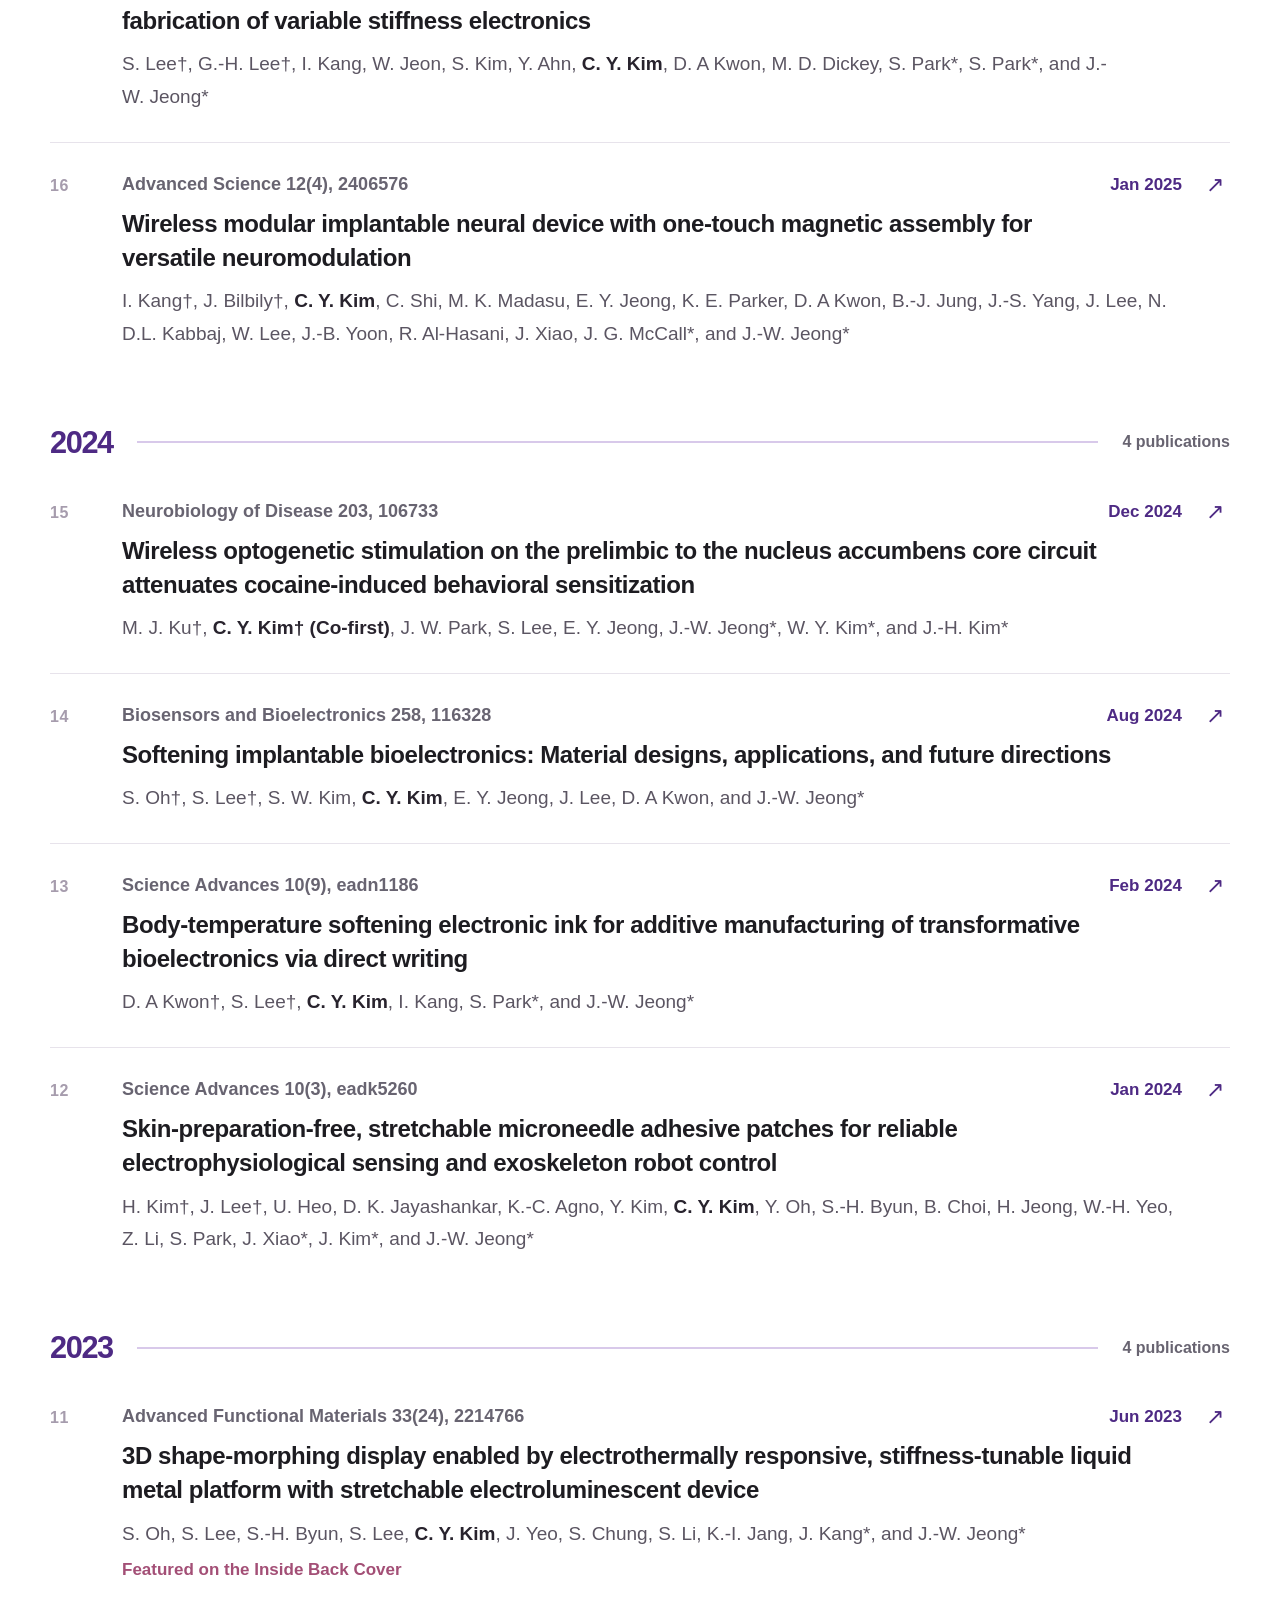
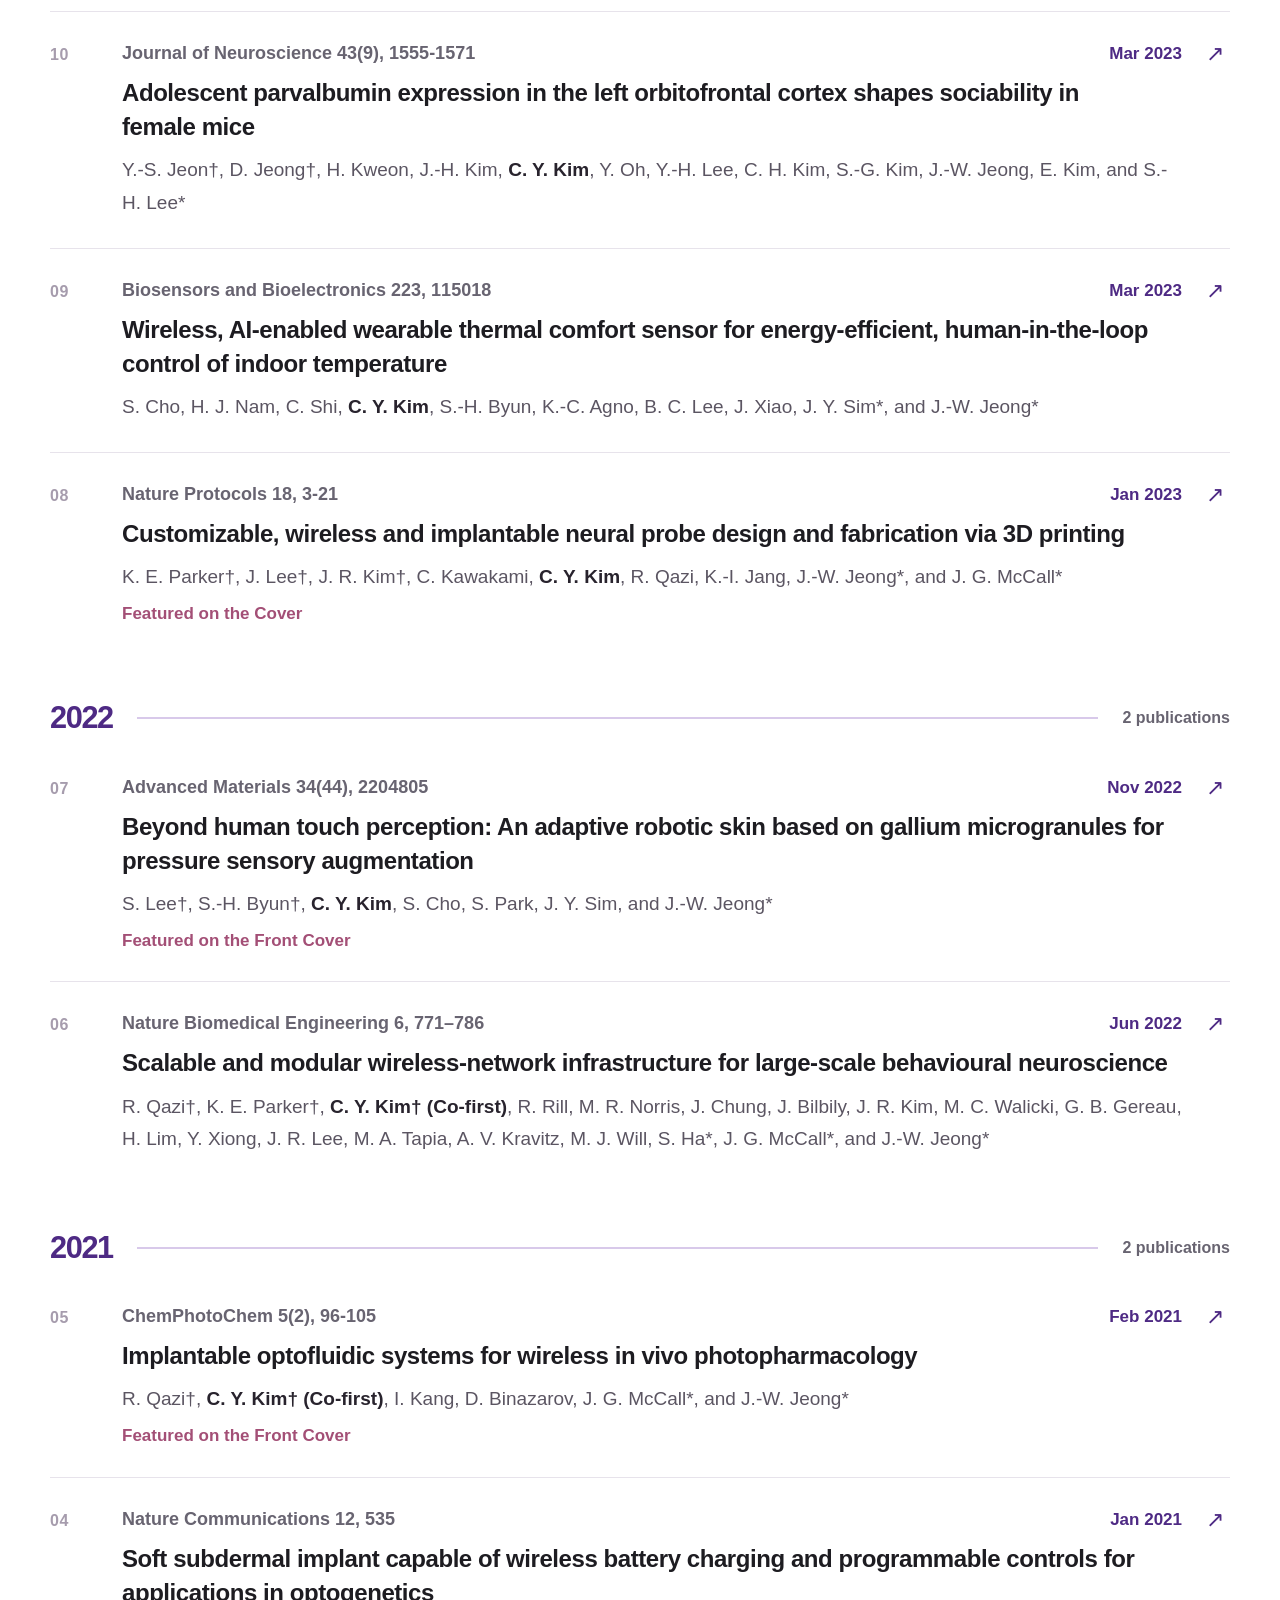
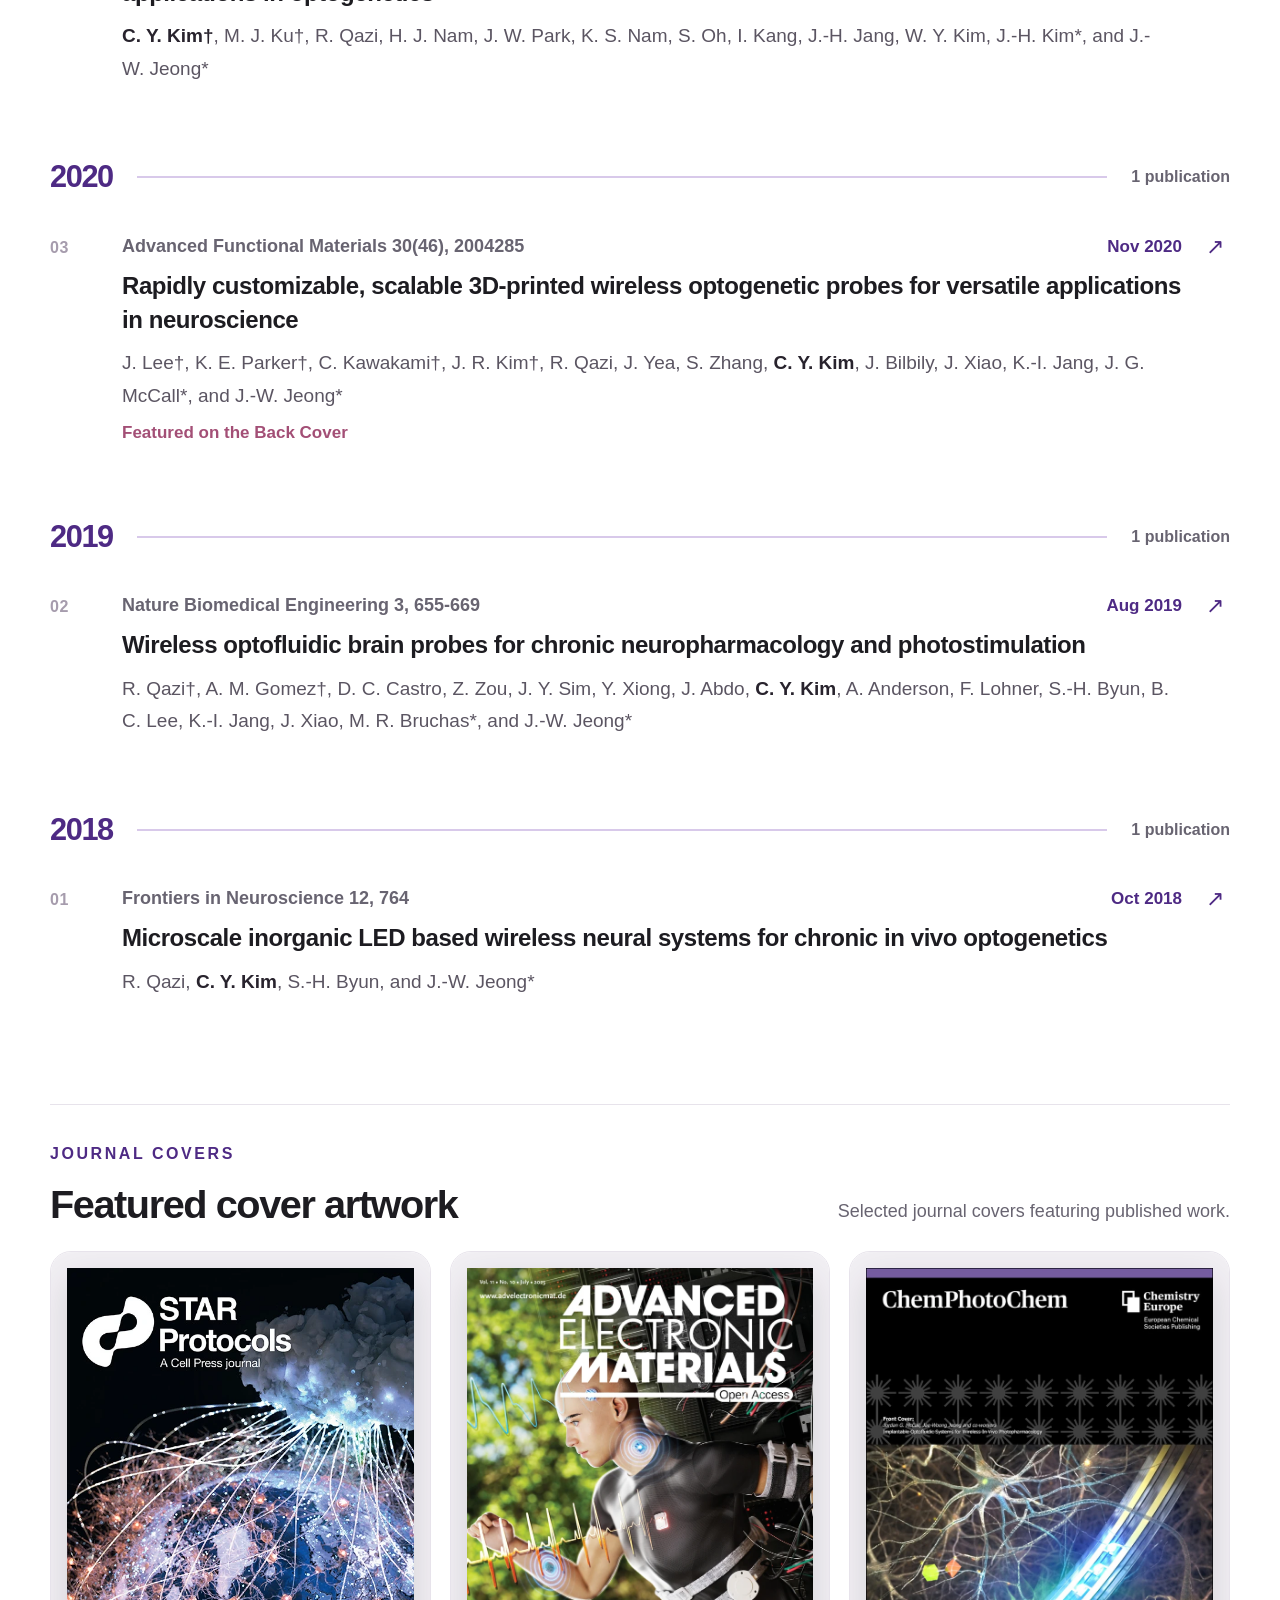
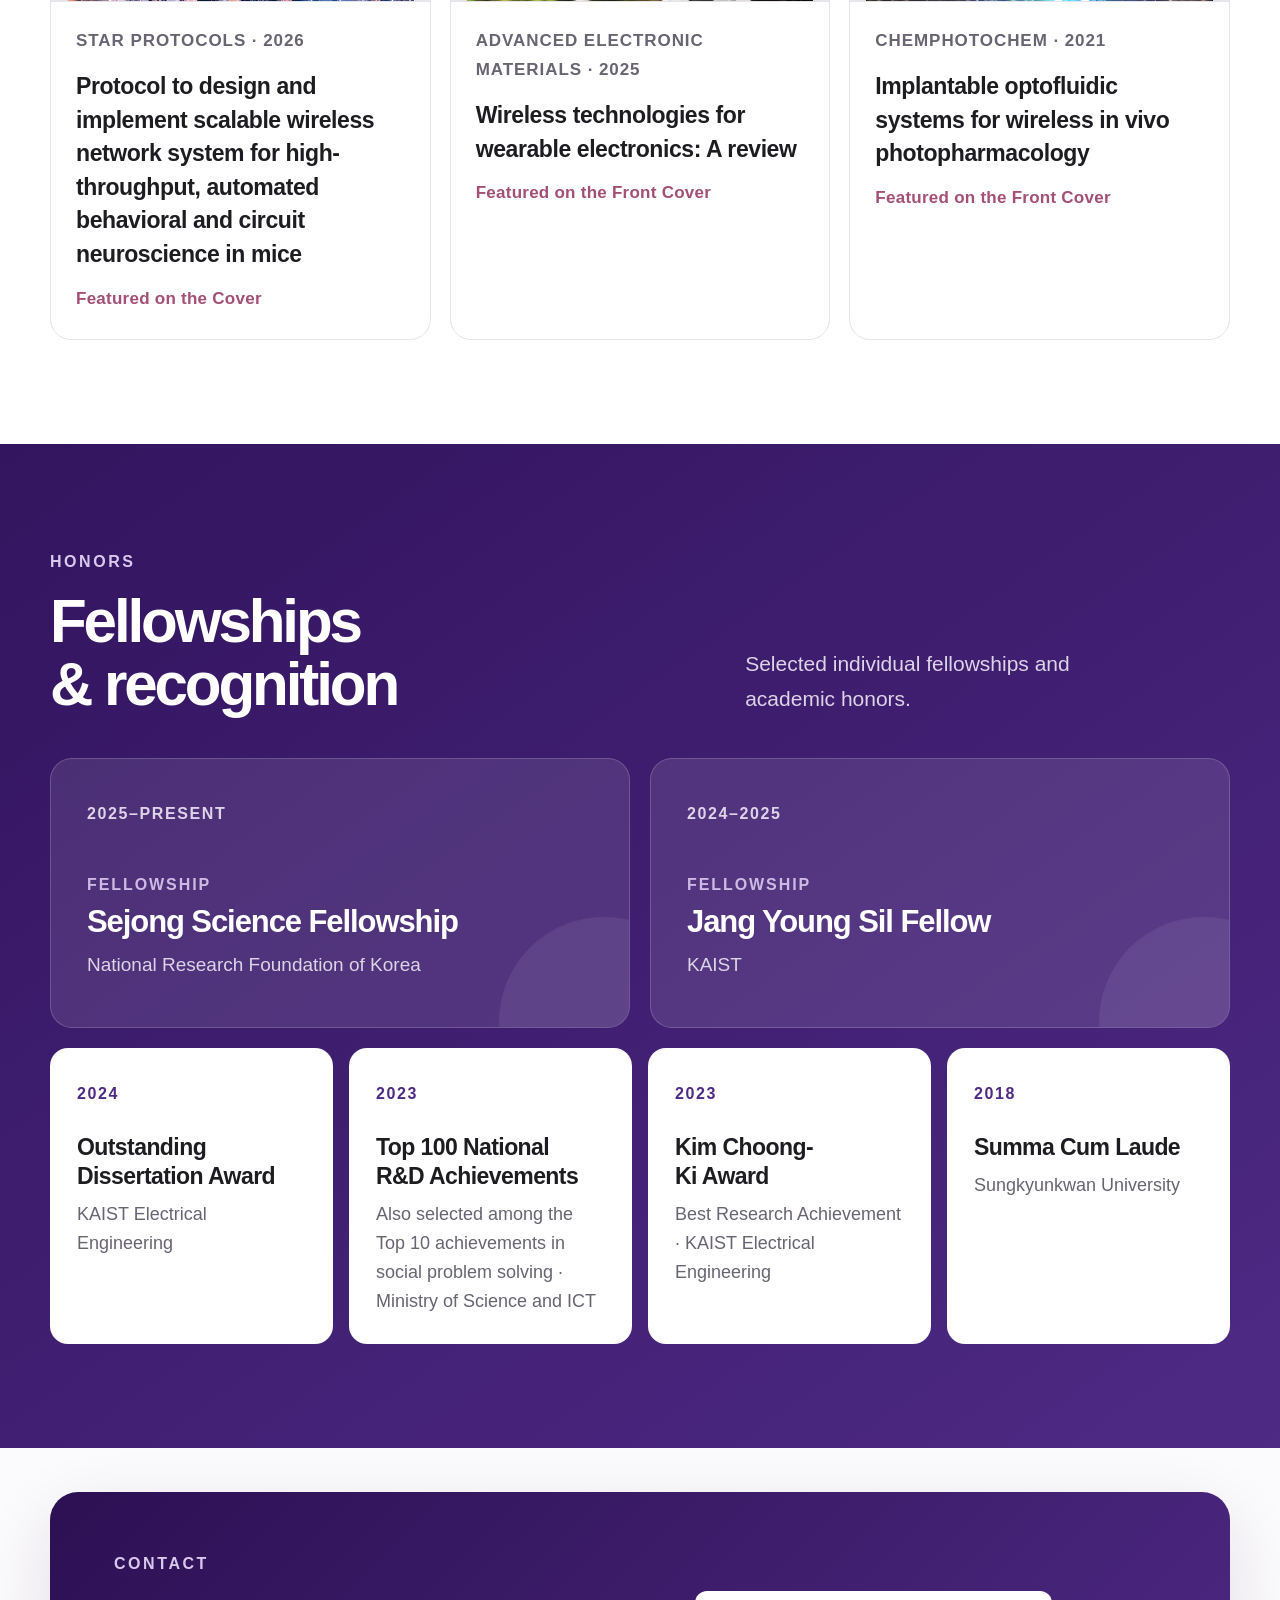
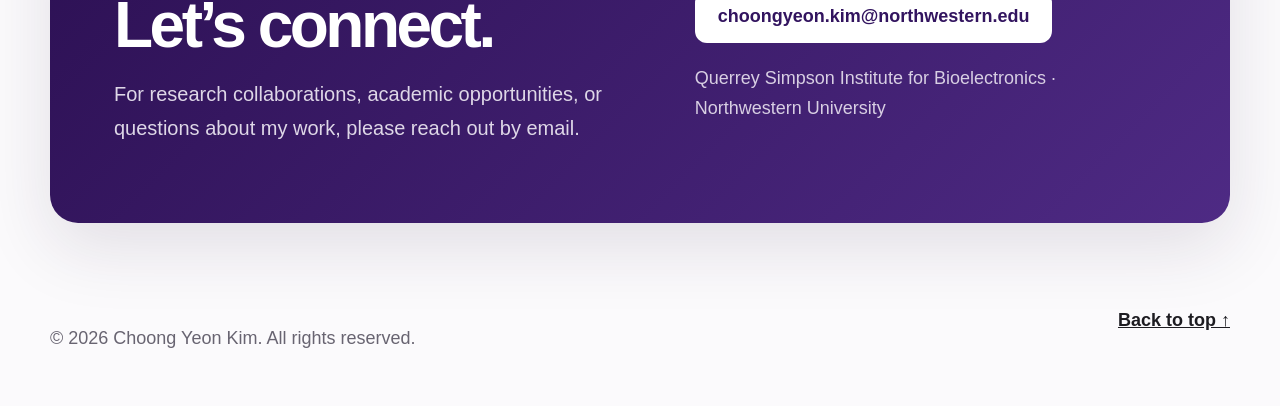
==== commit 2440676e: "Update print statement from 'Hello' to 'Goodbye'" ====
--- a/index.html
+++ b/index.html
@@ -910,7 +910,7 @@
 <div class="pub-year"><span class="pub-number">25</span></div>
 <div class="pub-main">
 <div class="journal-publication-meta">
-<p class="pub-journal">Advanced Healthcare Materials 15, e71745</p>
+<p class="pub-journal">Advanced Healthcare Materials 15(44), e71745</p>
 <time class="journal-publication-date" datetime="2026-11">Nov 2026</time>
 </div>
 <h5><a href="https://advanced.onlinelibrary.wiley.com/doi/10.1002/adhm.71745" rel="noopener noreferrer" target="_blank">NeuroVisio SyncPatch: A skin-conformal multimodal EMG-motion sensing platform for quantitative neuromuscular rehabilitation and performance monitoring</a></h5>
@@ -934,7 +934,7 @@
 <div class="pub-year"><span class="pub-number">23</span></div>
 <div class="pub-main">
 <div class="journal-publication-meta">
-<p class="pub-journal">Science Advances 12, eaee8648</p>
+<p class="pub-journal">Science Advances 12(31), eaee8648</p>
 <time class="journal-publication-date" datetime="2026-07">Jul 2026</time>
 </div>
 <h5><a href="https://www.science.org/doi/10.1126/sciadv.aee8648" rel="noopener noreferrer" target="_blank">IoT-enabled wireless neural implant for chronic, programmable neuropharmacology and optogenetics</a></h5>
